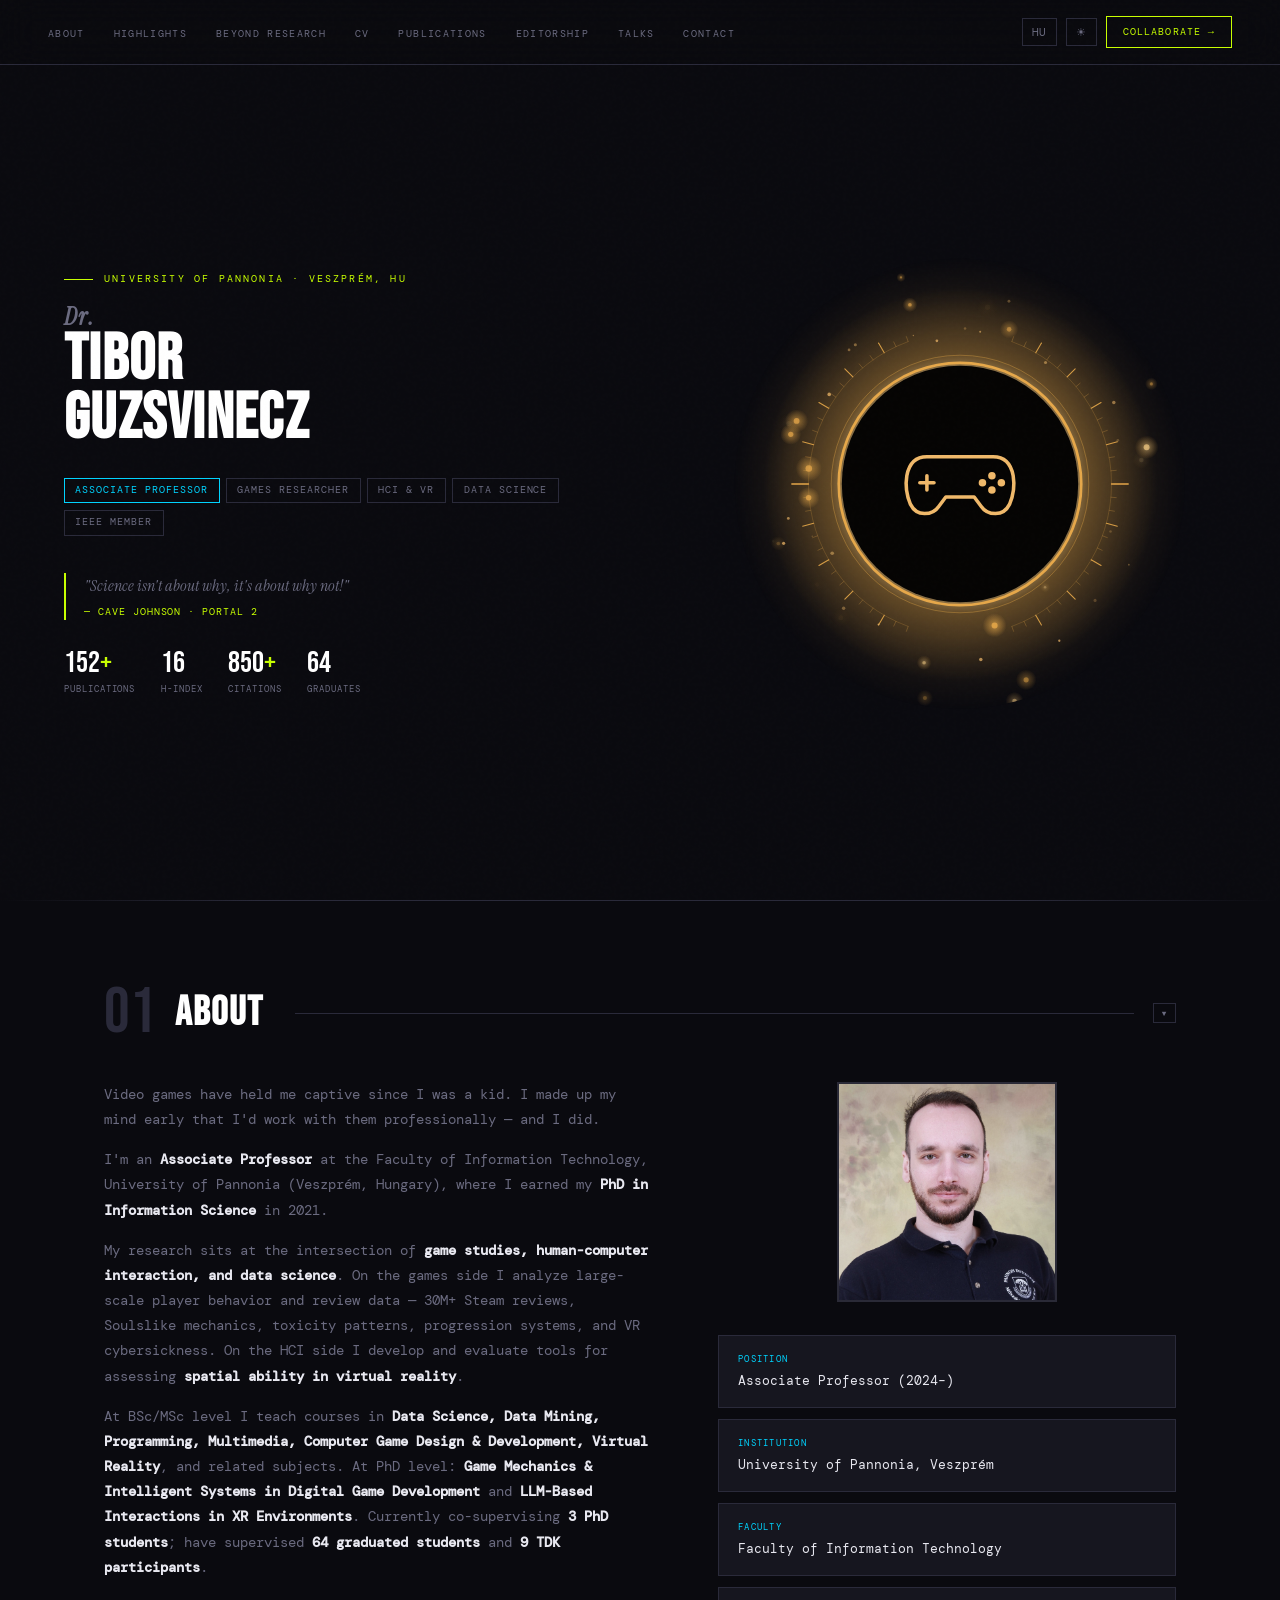
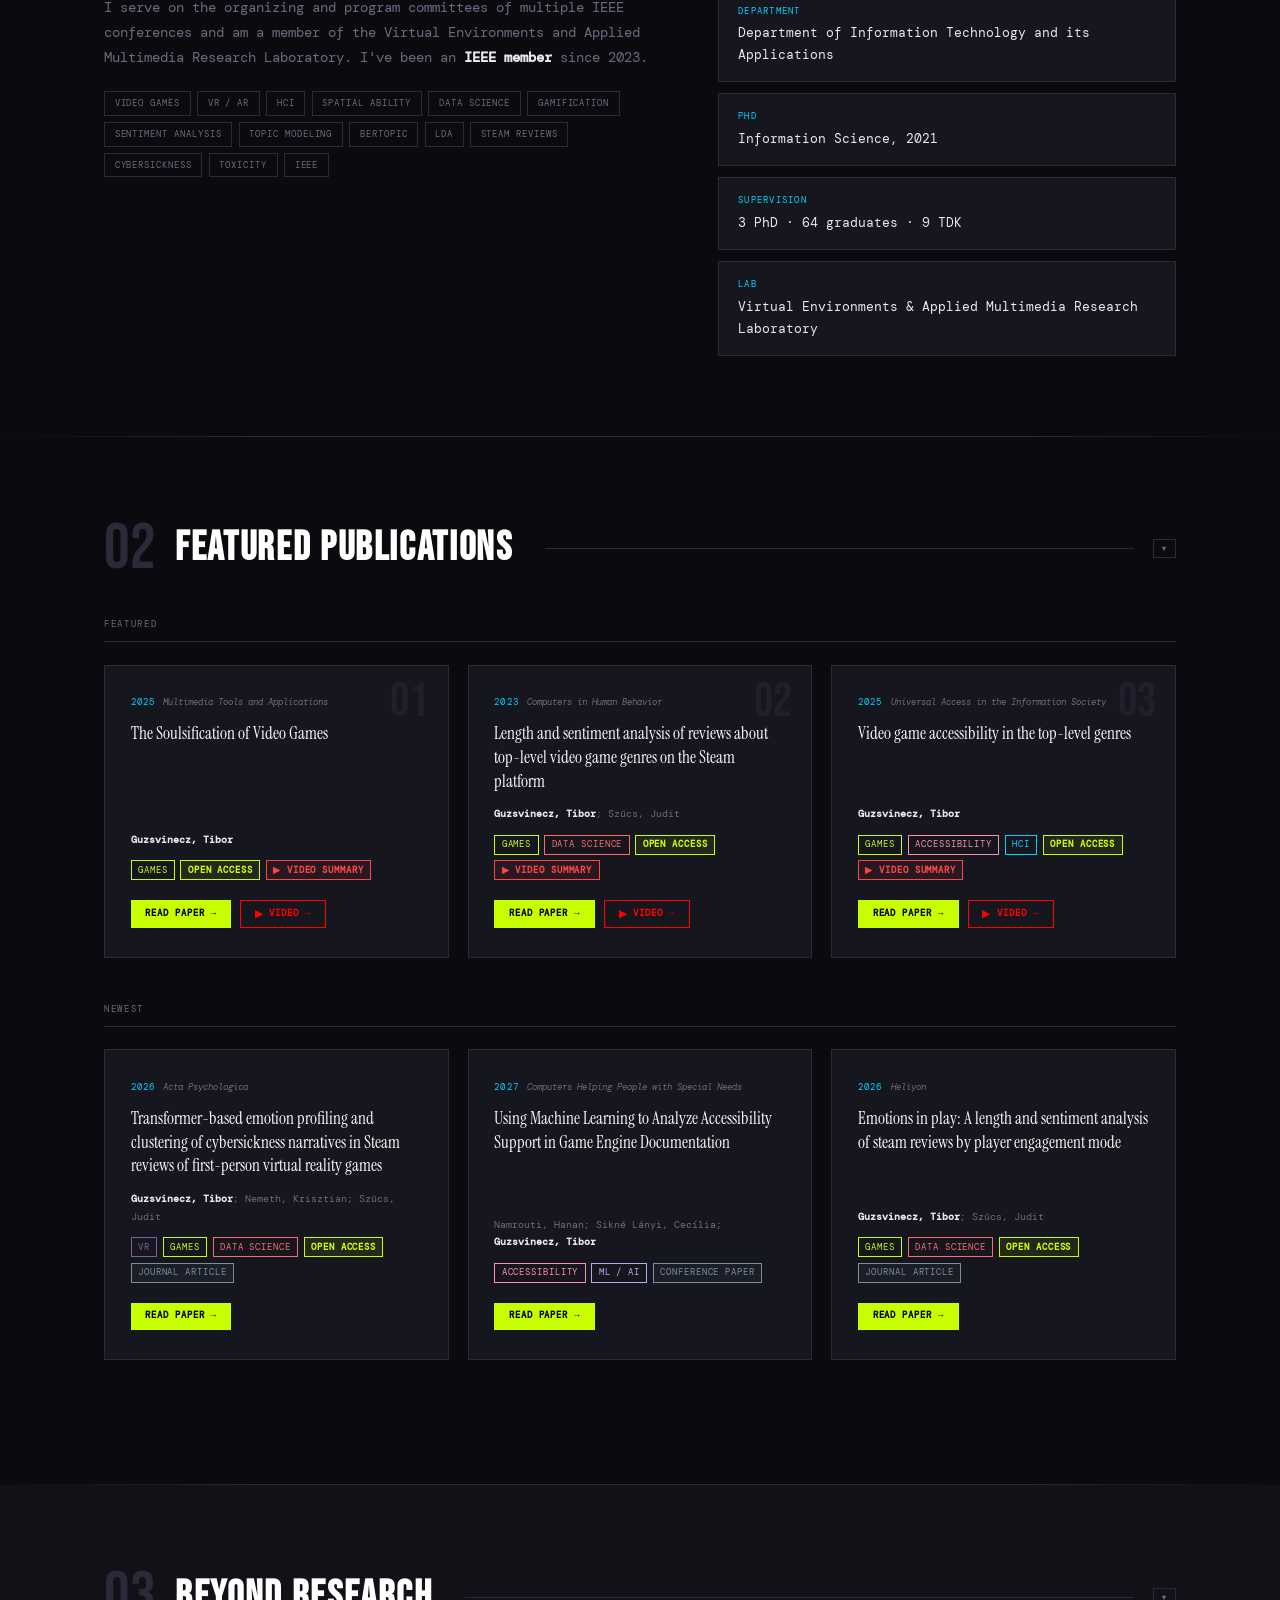
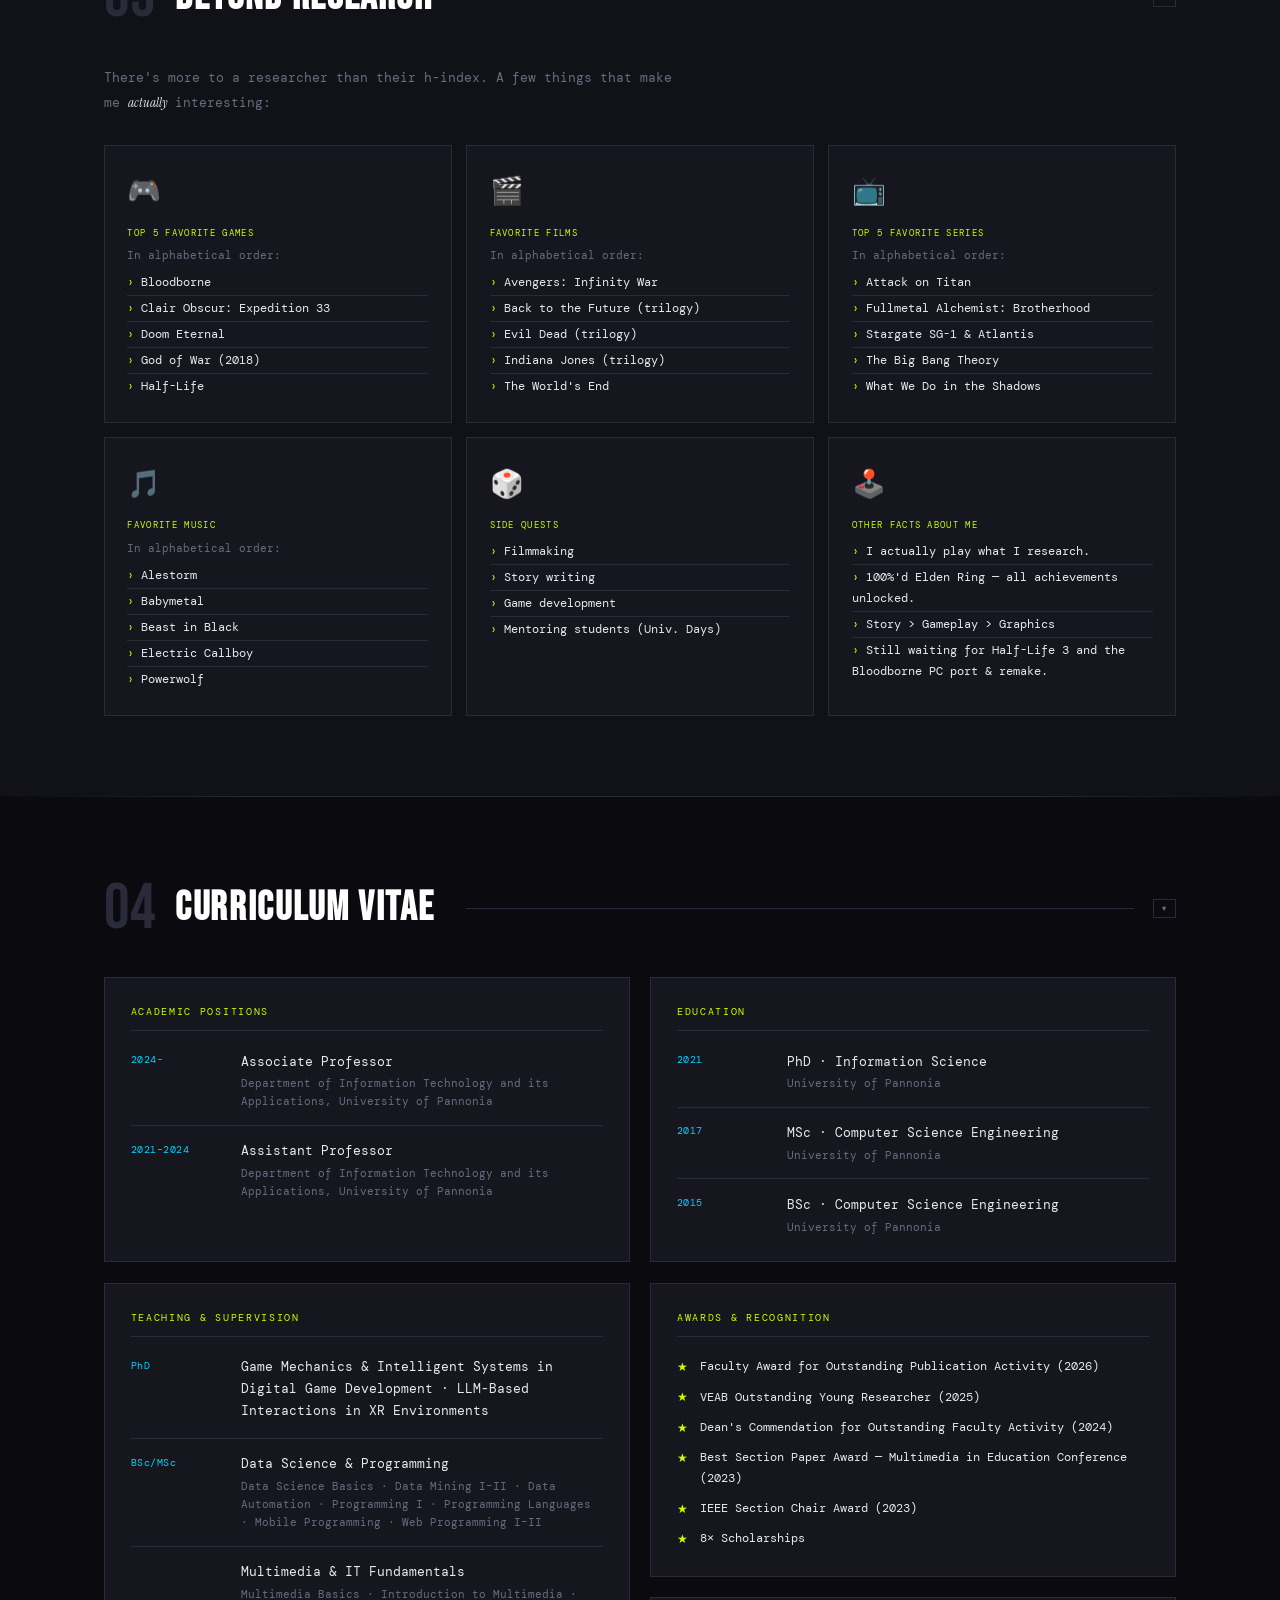
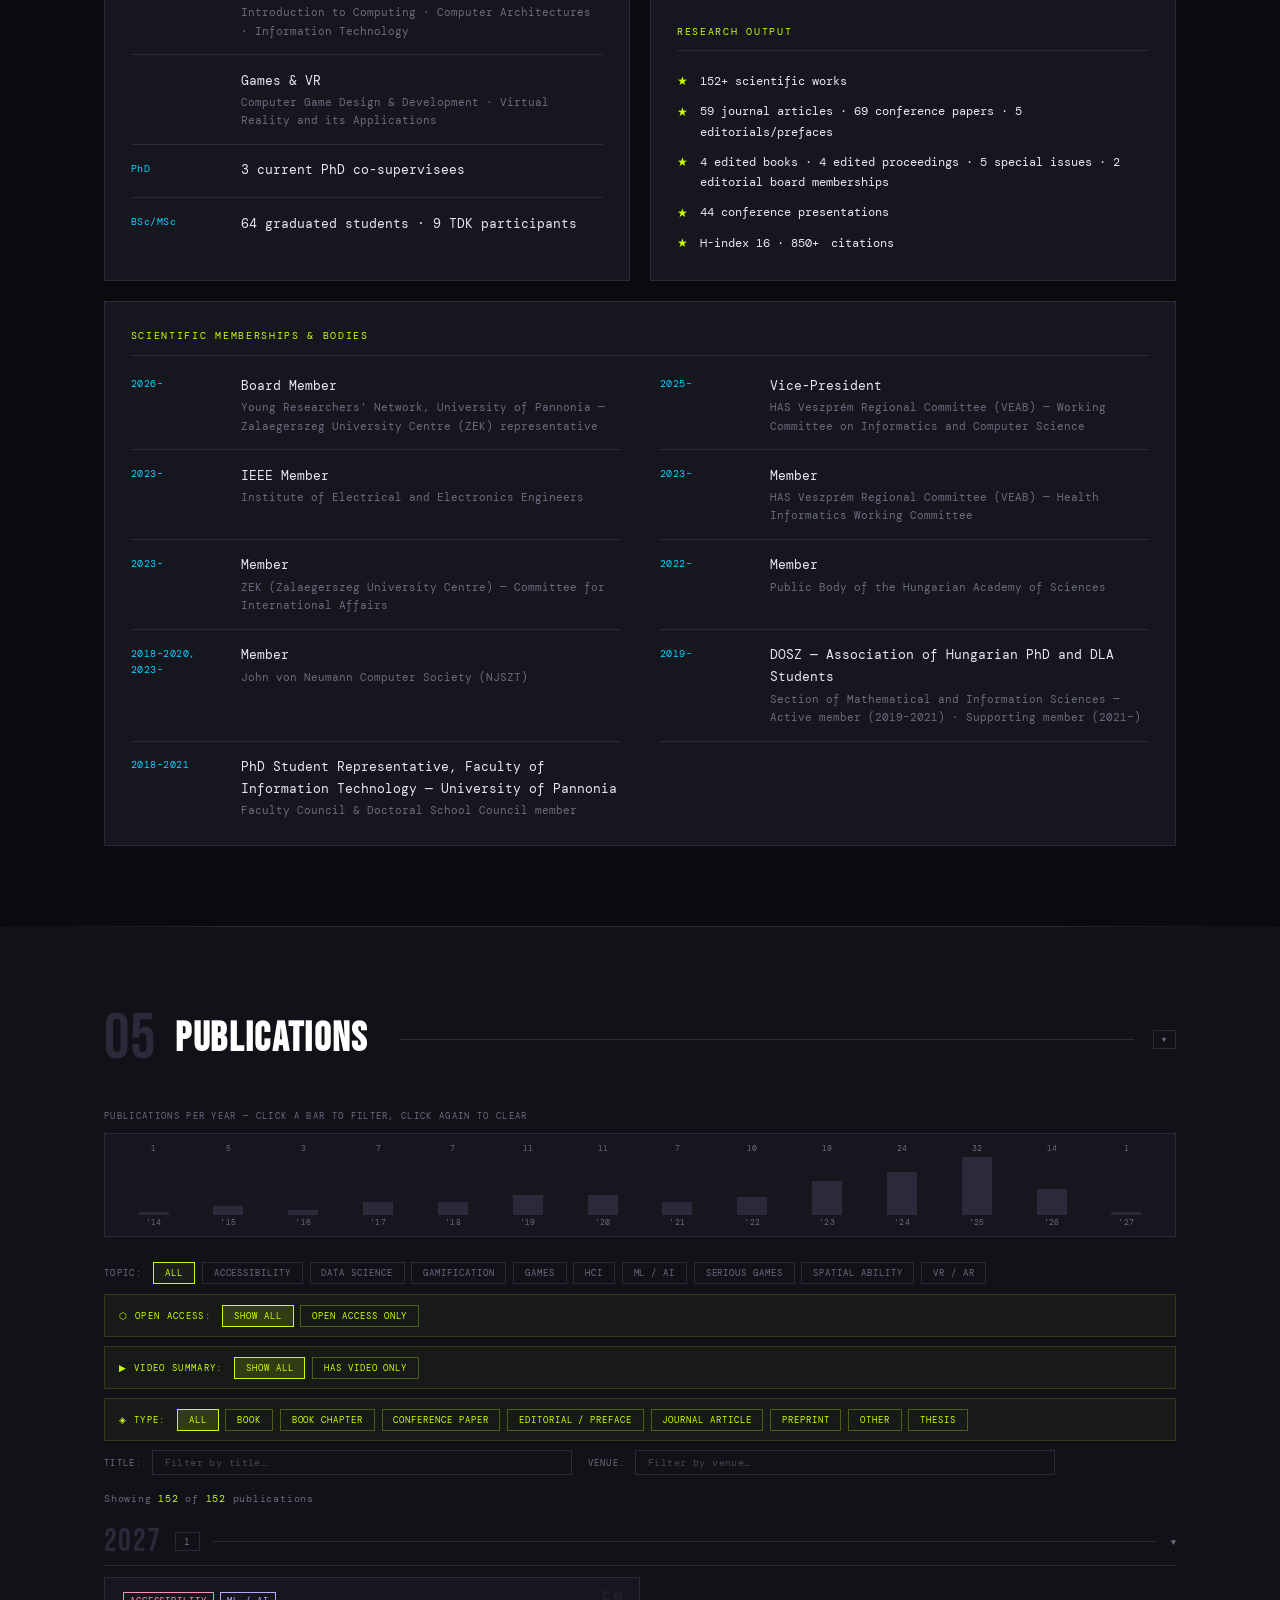
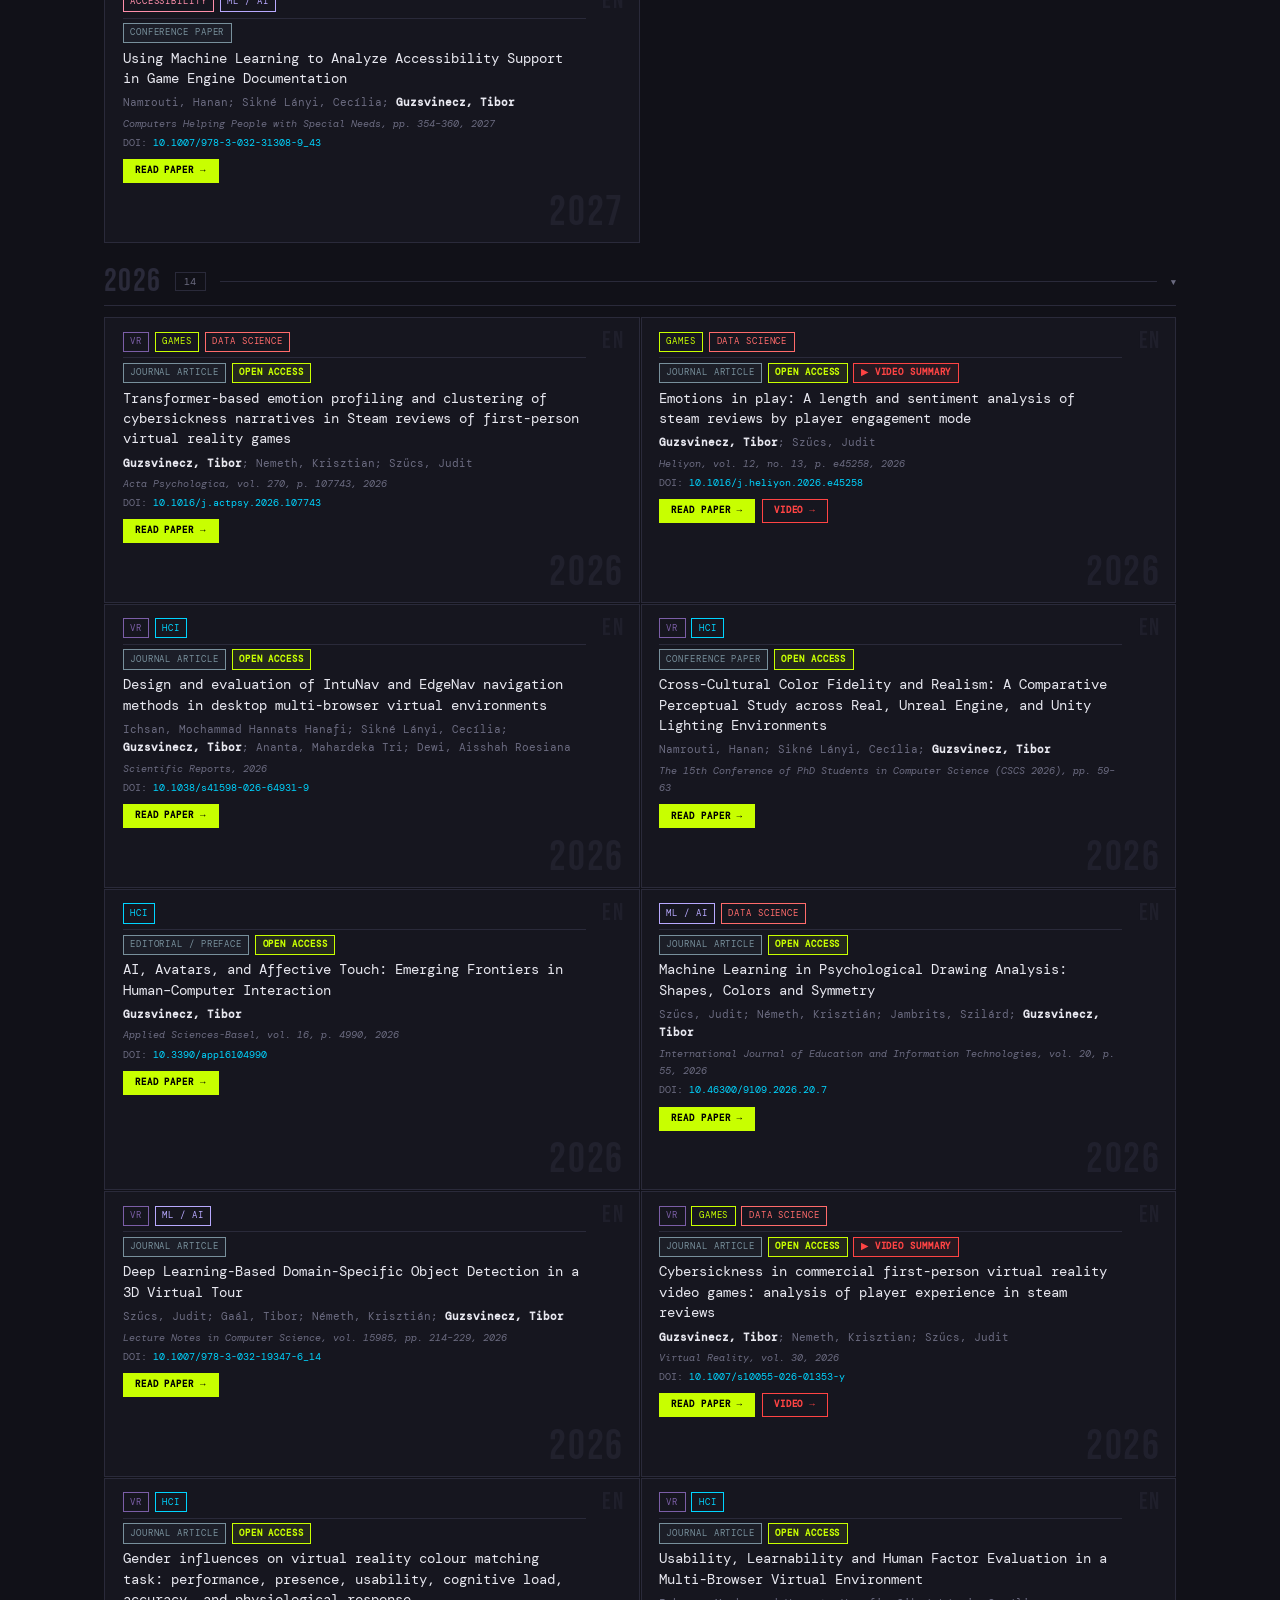
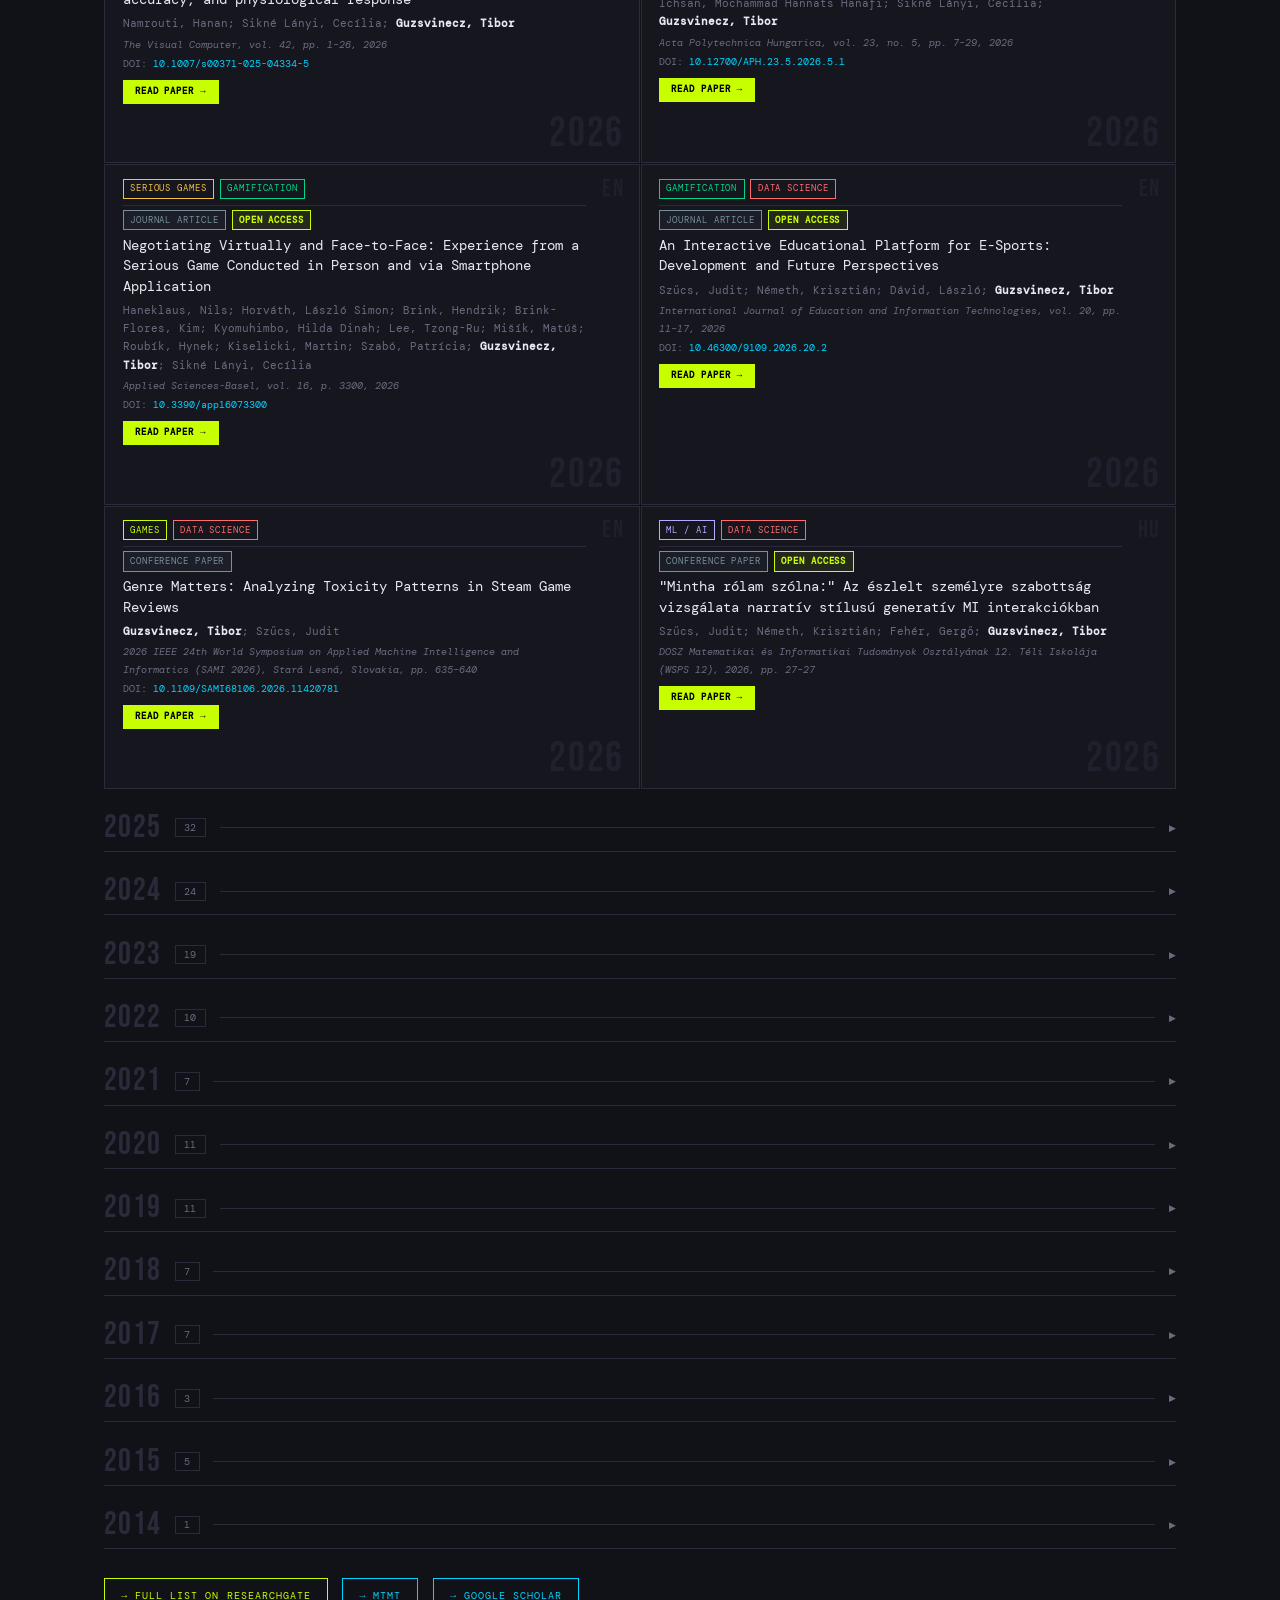
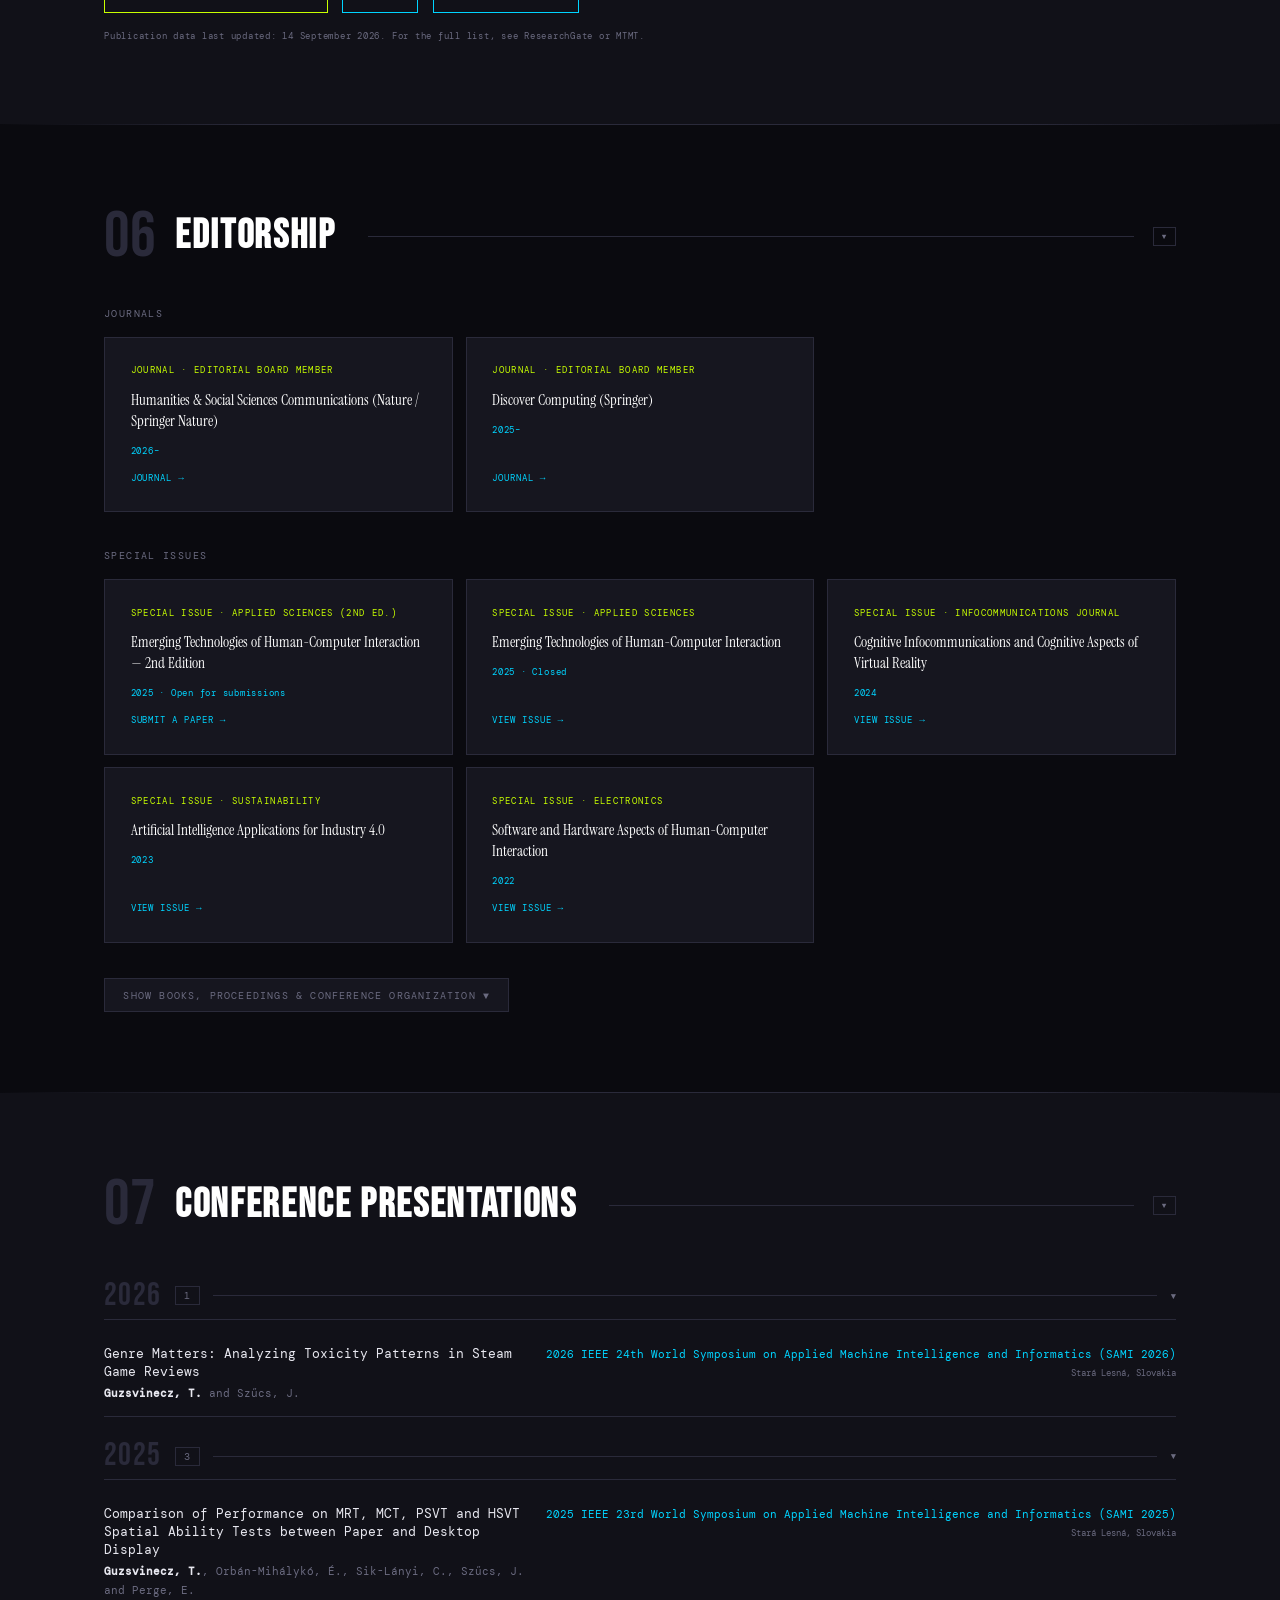
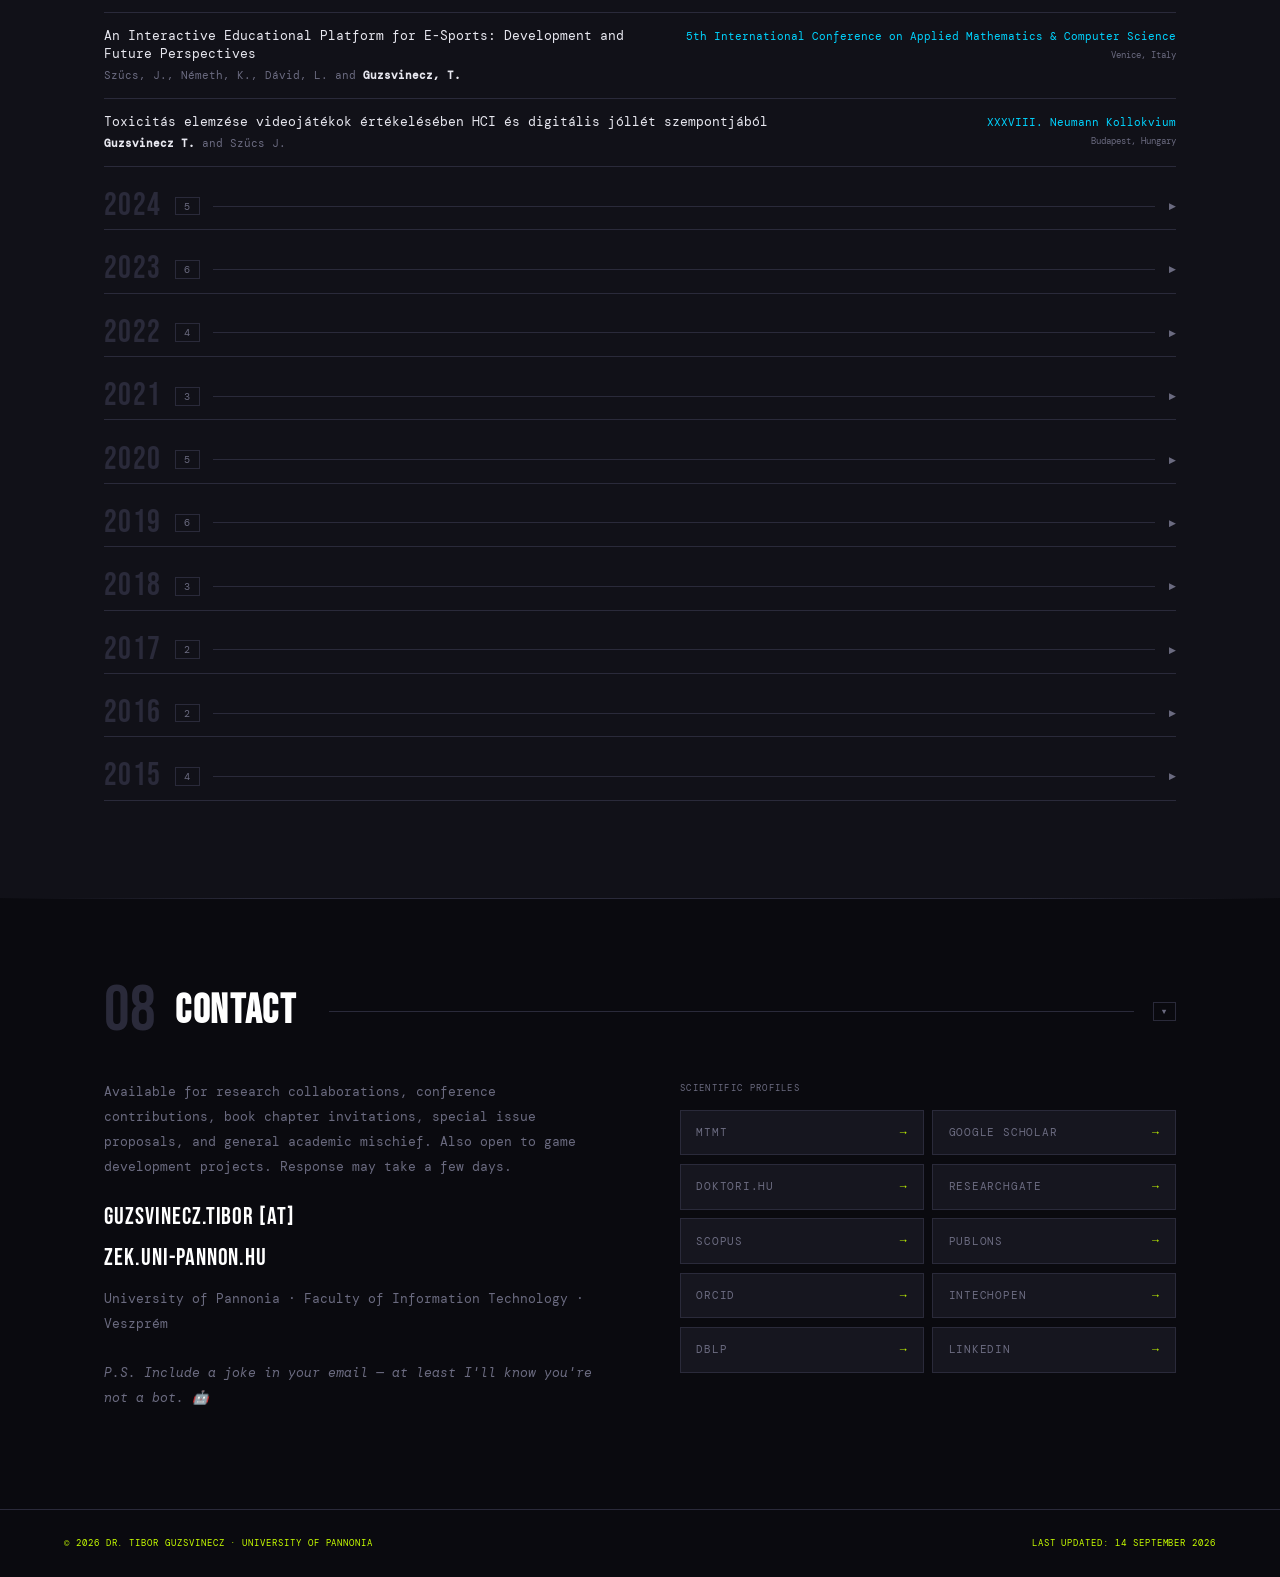
==== index.html @ 0a6af09b "Add files via upload" ====
<!DOCTYPE html>
<html lang="en" data-theme="dark" data-lang="en">
<head>
  <meta charset="UTF-8"/>
  <meta name="viewport" content="width=device-width,initial-scale=1.0"/>
  <meta name="description" content="Dr. Tibor Guzsvinecz — Associate Professor, University of Pannonia. Researcher in game studies, HCI, VR, and data science."/>
  <meta name="google-site-verification" content="VYPgA3GGvtpWsgCemNUv4t1YVIuUIQu7Yn3-zF-Onvo" />
  <link rel="canonical" href="https://guzsvinecz.com/"/>
  <meta property="og:type" content="profile"/>
  <meta property="og:title" content="Dr. Tibor Guzsvinecz — Games Researcher · HCI &amp; VR · Data Science"/>
  <meta property="og:description" content="Associate Professor, University of Pannonia. Researcher in game studies, HCI, VR, and data science."/>
  <meta property="og:url" content="https://guzsvinecz.com/"/>
  <meta property="og:image" content="https://guzsvinecz.com/GT.jpg"/>
  <meta name="twitter:card" content="summary"/>
  <meta name="twitter:title" content="Dr. Tibor Guzsvinecz — Games Researcher · HCI &amp; VR · Data Science"/>
  <meta name="twitter:description" content="Associate Professor, University of Pannonia. Researcher in game studies, HCI, VR, and data science."/>
  <meta name="twitter:image" content="https://guzsvinecz.com/GT.jpg"/>
  <script type="application/ld+json">
  {
    "@context": "https://schema.org",
    "@type": "Person",
    "name": "Tibor Guzsvinecz",
    "honorificPrefix": "Dr.",
    "jobTitle": "Associate Professor",
    "url": "https://guzsvinecz.com/",
    "image": "https://guzsvinecz.com/GT.jpg",
    "worksFor": {
      "@type": "CollegeOrUniversity",
      "name": "University of Pannonia",
      "department": "Faculty of Information Technology"
    },
    "alumniOf": {
      "@type": "CollegeOrUniversity",
      "name": "University of Pannonia"
    },
    "knowsAbout": ["game studies", "human-computer interaction", "virtual reality", "data science", "spatial ability", "video game accessibility", "sentiment analysis"],
    "sameAs": [
      "https://orcid.org/0000-0003-3273-313X",
      "https://scholar.google.com/citations?user=03Sg_PgAAAAJ",
      "https://www.scopus.com/authid/detail.uri?authorId=57024002200",
      "https://www.researchgate.net/profile/Tibor-Guzsvinecz",
      "https://dblp.org/pid/182/6084.html",
      "https://www.linkedin.com/in/tibor-guzsvinecz-3756172a2/",
      "https://m2.mtmt.hu/api/author/10060181",
      "https://doktori.hu/doktori-kepzes/szemelyek/24626/",
      "https://www.intechopen.com/profiles/530382",
      "https://publons.com/researcher/AAK-5708-2021"
    ]
  }
  </script>
  <title>Dr. Tibor Guzsvinecz</title>
  <link rel="preconnect" href="https://fonts.googleapis.com"/>
  <link rel="preconnect" href="https://fonts.gstatic.com" crossorigin/>
  <link href="https://fonts.googleapis.com/css2?family=Bebas+Neue&family=Cinzel:wght@600&family=DM+Mono:ital,wght@0,300;0,400;0,500;1,300&family=Instrument+Serif:ital@0;1&display=swap" rel="stylesheet"/>
  <link rel="stylesheet" href="style.css"/>
  <link rel="icon" href="favicon.svg" type="image/svg+xml"/>
  <script src="publications_data.js"></script>
</head>
<body>

<nav>
  <ul class="nav-links">
    <li><a href="#about"><span data-en>About</span><span data-hu>Rólam</span></a></li>
    <li><a href="#featured-pubs"><span data-en>Highlights</span><span data-hu>Kiemelt művek</span></a></li>
    <li><a href="#fun"><span data-en>Beyond Research</span><span data-hu>Kutatáson túl</span></a></li>
    <li><a href="#cv">CV</a></li>
    <li><a href="#publications"><span data-en>Publications</span><span data-hu>Publikációk</span></a></li>
    <li><a href="#editorship"><span data-en>Editorship</span><span data-hu>Szerkesztés</span></a></li>
    <li><a href="#talks"><span data-en>Talks</span><span data-hu>Előadások</span></a></li>
    <li><a href="#contact"><span data-en>Contact</span><span data-hu>Kapcsolat</span></a></li>
  </ul>
  <div class="nav-right">
    <button class="nav-hamburger" id="nav-hamburger" aria-label="Menu">☰</button>
    <button class="ctrl-btn" onclick="toggleLang()" id="lang-btn">HU</button>
    <button class="ctrl-btn" onclick="toggleTheme()" id="theme-btn">☀</button>
    <a class="nav-cta" href="#contact"><span data-en>Collaborate →</span><span data-hu>Együttműködés →</span></a>
  </div>
</nav>
<div class="nav-mobile-panel" id="nav-mobile-panel">
  <ul>
    <li><a href="#about" class="nav-mp-link"><span data-en>About</span><span data-hu>Rólam</span></a></li>
    <li><a href="#featured-pubs" class="nav-mp-link"><span data-en>Highlights</span><span data-hu>Kiemelt művek</span></a></li>
    <li><a href="#fun" class="nav-mp-link"><span data-en>Beyond Research</span><span data-hu>Kutatáson túl</span></a></li>
    <li><a href="#cv" class="nav-mp-link">CV</a></li>
    <li><a href="#publications" class="nav-mp-link"><span data-en>Publications</span><span data-hu>Publikációk</span></a></li>
    <li><a href="#editorship" class="nav-mp-link"><span data-en>Editorship</span><span data-hu>Szerkesztés</span></a></li>
    <li><a href="#talks" class="nav-mp-link"><span data-en>Talks</span><span data-hu>Előadások</span></a></li>
    <li><a href="#contact" class="nav-mp-link"><span data-en>Contact</span><span data-hu>Kapcsolat</span></a></li>
  </ul>
</div>

<!-- HERO -->
<section id="home">
  <div class="hero-left">
    <div class="hero-tag"><span data-en>University of Pannonia · Veszprém, HU</span><span data-hu>Pannon Egyetem · Veszprém</span></div>
    <h1 class="hero-name">
      <span class="dr">Dr.</span>
      <span data-en>TIBOR<br>GUZSVINECZ</span>
      <span data-hu>GUZSVINECZ<br>TIBOR</span>
    </h1>
    <div class="hero-roles">
      <span class="hero-role active"><span data-en>Associate Professor</span><span data-hu>Egyetemi docens</span></span>
      <span class="hero-role"><span data-en>Games Researcher</span><span data-hu>Játékkutató</span></span>
      <span class="hero-role">HCI &amp; VR</span>
      <span class="hero-role"><span data-en>Data Science</span><span data-hu>Adattudomány</span></span>
      <span class="hero-role">IEEE Member</span>
    </div>
    <blockquote class="hero-quote">"Science isn't about why, it's about why not!"<cite>— Cave Johnson · Portal 2</cite></blockquote>
    <div class="hero-stats">
      <div class="stat"><span class="stat-num" id="pub-stat-hero">—</span><span class="stat-label"><span data-en>Publications</span><span data-hu>Publikáció</span></span></div>
      <div class="stat"><span class="stat-num" id="stat-hindex">16</span><span class="stat-label">H-index</span></div>
      <div class="stat"><span class="stat-num" id="stat-cites">850<span>+</span></span><span class="stat-label"><span data-en>Citations</span><span data-hu>Hivatkozás</span></span></div>
      <div class="stat"><span class="stat-num" id="stat-grads">64</span><span class="stat-label"><span data-en>Graduates</span><span data-hu>Végzett hallg.</span></span></div>
    </div>
  </div>
  <div class="hero-right">
    <div class="hero-eclipse">
      <iframe src="eclipse_loop.html" loading="lazy" title="Dr. Guzsvinecz logo animation" allowtransparency="true"></iframe>
      <div class="hero-eclipse-label">HOMO · LUDENS · QUAERIT</div>
    </div>
  </div>
</section>

<div class="divider"></div>

<!-- ABOUT -->
<section id="about" class="sw">
  <div class="sh"><span class="sn">01</span><h2 class="st"><span data-en>ABOUT</span><span data-hu>RÓLAM</span></h2><div class="sl"></div></div>
  <div class="about-grid">
    <div class="ab">
      <span data-en>
        <p>Video games have held me captive since I was a kid. I made up my mind early that I'd work with them professionally — and I did.</p>
        <p>I'm an <strong>Associate Professor</strong> at the Faculty of Information Technology, University of Pannonia (Veszprém, Hungary), where I earned my <strong>PhD in Information Science</strong> in 2021.</p>
        <p>My research sits at the intersection of <strong>game studies, human-computer interaction, and data science</strong>. On the games side I analyze large-scale player behavior and review data — 30M+ Steam reviews, Soulslike mechanics, toxicity patterns, progression systems, and VR cybersickness. On the HCI side I develop and evaluate tools for assessing <strong>spatial ability in virtual reality</strong>.</p>
        <p>At BSc/MSc level I teach courses in <strong>Data Science, Data Mining, Programming, Multimedia, Computer Game Design &amp; Development, Virtual Reality</strong>, and related subjects. At PhD level: <strong>Game Mechanics &amp; Intelligent Systems in Digital Game Development</strong> and <strong>LLM-Based Interactions in XR Environments</strong>. Currently co-supervising <strong>3 PhD students</strong>; have supervised <strong>64 graduated students</strong> and <strong>9 TDK participants</strong>.</p>
        <p>I serve on the organizing and program committees of multiple IEEE conferences and am a member of the Virtual Environments and Applied Multimedia Research Laboratory. I've been an <strong>IEEE member</strong> since 2023.</p>
      </span>
      <span data-hu>
        <p>Gyerekkoromtól lekötöttek a videojátékok. Hamar eldöntöttem, hogy ezzel akarok foglalkozni professzionálisan — és sikerült.</p>
        <p>Egyetemi docens vagyok a Pannon Egyetem Műszaki Informatikai Karán (Veszprém), ahol 2021-ben szereztem <strong>a PhD fokozatom az informatikai tudományokból</strong>.</p>
        <p>Kutatásaim a <strong>játéktudomány, az ember-számítógép interakció és az adattudomány</strong> metszéspontján helyezkednek el. Játékok oldalán nagy adathalmazokat elemzek — 30M+ Steam értékelés, Soulslike mechanikák, toxicitásminták, progressziós rendszerek, VR cybersickness. HCI oldalán <strong>virtuális valóságban mért térbeli képességeket</strong> vizsgálok.</p>
        <p>Oktatott tárgyaim BSc/MSc szinten: <strong>Adattudomány, Adatbányászat, Programozás, Multimédia, Számítógépes játéktervezés és -fejlesztés, Virtuális valóság</strong> és kapcsolódó tárgyak. PhD szinten: <strong>Játékmechanikák és intelligens rendszerek a digitális játékfejlesztésben</strong> és <strong>LLM-alapú interakciók XR környezetben</strong>. Jelenleg <strong>3 PhD hallgató</strong> társtémavezetője vagyok; eddig <strong>64 végzett hallgatóm</strong> és <strong>9 TDK-zó hallgatóm</strong> volt.</p>
        <p>Több IEEE konferencia szervező- és programbizottságának tagja vagyok, és a Virtuális Környezetek és Alkalmazott Multimédia Kutatólaboratórium tagja. <strong>IEEE tag</strong>vagyok 2023 óta.</p>
      </span>
      <div class="tags">
        <span class="tag">Video Games</span><span class="tag">VR / AR</span><span class="tag">HCI</span><span class="tag">Spatial Ability</span><span class="tag">Data Science</span><span class="tag">Gamification</span><span class="tag">Sentiment Analysis</span><span class="tag">Topic Modeling</span><span class="tag">BERTopic</span><span class="tag">LDA</span><span class="tag">Steam Reviews</span><span class="tag">Cybersickness</span><span class="tag">Toxicity</span><span class="tag">IEEE</span>
      </div>
    </div>
    <div class="aside">
      <img class="about-photo" src="GT.jpg" alt="Dr. Tibor Guzsvinecz"/>
      <div class="ai"><div class="ai-l"><span data-en>Position</span><span data-hu>Beosztás</span></div><div class="ai-v"><span data-en>Associate Professor (2024–)</span><span data-hu>Egyetemi docens (2024–)</span></div></div>
      <div class="ai"><div class="ai-l"><span data-en>Institution</span><span data-hu>Intézmény</span></div><div class="ai-v"><span data-en>University of Pannonia, Veszprém</span><span data-hu>Pannon Egyetem, Veszprém</span></div></div>
      <div class="ai"><div class="ai-l"><span data-en>Faculty</span><span data-hu>Kar</span></div><div class="ai-v"><span data-en>Faculty of Information Technology</span><span data-hu>Műszaki Informatikai Kar</span></div></div>
      <div class="ai"><div class="ai-l"><span data-en>Department</span><span data-hu>Tanszék</span></div><div class="ai-v"><span data-en>Department of Information Technology and its Applications</span><span data-hu>Informatikai Rendszerek és Alkalmazásai Tanszék</span></div></div>
      <div class="ai"><div class="ai-l">PhD</div><div class="ai-v"><span data-en>Information Science, 2021</span><span data-hu>Informatikai tudományok, 2021</span></div></div>
      <div class="ai"><div class="ai-l"><span data-en>Supervision</span><span data-hu>Témavezetés</span></div><div class="ai-v" id="aside-supervision"><span data-en>3 PhD · 64 graduates · 9 TDK</span><span data-hu>3 PhD · 64 végzett · 9 TDK</span></div></div>
      <div class="ai"><div class="ai-l">Lab</div><div class="ai-v"><span data-en>Virtual Environments &amp; Applied Multimedia Research Laboratory</span><span data-hu>Virtuális Környezetek és Alkalmazott Multimédia Kutatólaboratórium</span></div></div>
    </div>
  </div>
</section>

<div class="divider"></div>

<!-- FEATURED PUBLICATIONS -->
<section id="featured-pubs" class="sw">
  <div class="sh"><span class="sn">02</span><h2 class="st"><span data-en>FEATURED PUBLICATIONS</span><span data-hu>KIEMELT PUBLIKÁCIÓK</span></h2><div class="sl"></div></div>
  <div class="fp-sublabel"><span data-en>Featured</span><span data-hu>Kiemelt</span></div>
  <div class="fp-grid">

    <div class="fp-card">
      <span class="fp-number">01</span>
      <div class="fp-meta">
        <span class="fp-year">2025</span>
        <span class="fp-venue">Multimedia Tools and Applications</span>
      </div>
      <div class="fp-title">The Soulsification of Video Games</div>
      <div class="fp-authors"><strong>Guzsvinecz, Tibor</strong></div>
      <div class="fp-tags">
        <span class="pt games">Games</span>
        <span class="pt oa">Open Access</span>
        <span class="pt vs">▶ Video Summary</span>
      </div>
      <div class="fp-actions">
        <a class="fp-read" href="https://doi.org/10.1007/s11042-024-19628-4" target="_blank"><span data-en>Read Paper →</span><span data-hu>Cikk olvasása →</span></a>
        <a class="fp-yt" href="https://youtu.be/UKjXXJNndeM">Video →</a>
      </div>
    </div>

    <div class="fp-card">
      <span class="fp-number">02</span>
      <div class="fp-meta">
        <span class="fp-year">2023</span>
        <span class="fp-venue">Computers in Human Behavior</span>
      </div>
      <div class="fp-title">Length and sentiment analysis of reviews about top-level video game genres on the Steam platform</div>
      <div class="fp-authors"><strong>Guzsvinecz, Tibor</strong>; Szűcs, Judit</div>
      <div class="fp-tags">
        <span class="pt games">Games</span>
        <span class="pt data">Data Science</span>
        <span class="pt oa">Open Access</span>
        <span class="pt vs">▶ Video Summary</span>
      </div>
      <div class="fp-actions">
        <a class="fp-read" href="https://doi.org/10.1016/j.chb.2023.107955" target="_blank"><span data-en>Read Paper →</span><span data-hu>Cikk olvasása →</span></a>
        <a class="fp-yt" href="https://youtu.be/QFf3oisQnmM">Video →</a>
      </div>
    </div>

    <div class="fp-card">
      <span class="fp-number">03</span>
      <div class="fp-meta">
        <span class="fp-year">2025</span>
        <span class="fp-venue">Universal Access in the Information Society</span>
      </div>
      <div class="fp-title">Video game accessibility in the top-level genres</div>
      <div class="fp-authors"><strong>Guzsvinecz, Tibor</strong></div>
      <div class="fp-tags">
        <span class="pt games">Games</span>
        <span class="pt accessibility">Accessibility</span>
        <span class="pt hci">HCI</span>
        <span class="pt oa">Open Access</span>
        <span class="pt vs">▶ Video Summary</span>
      </div>
      <div class="fp-actions">
        <a class="fp-read" href="https://link.springer.com/article/10.1007/s10209-024-01154-7" target="_blank"><span data-en>Read Paper →</span><span data-hu>Cikk olvasása →</span></a>
        <a class="fp-yt" href="https://youtu.be/GNatiTuoQNI">Video →</a>
      </div>
    </div>

  </div>
  <div class="fp-sublabel"><span data-en>Newest</span><span data-hu>Legújabb</span></div>
  <div class="fp-grid" id="newest-pub-list"></div>
</section>

<div class="divider"></div>

<!-- BEYOND RESEARCH -->
<div id="fun" class="swf"><div class="inner">
  <div class="sh"><span class="sn">03</span><h2 class="st"><span data-en>BEYOND RESEARCH</span><span data-hu>KUTATÁSON TÚL</span></h2><div class="sl"></div></div>
  <p style="color:var(--muted);font-size:.84rem;max-width:580px;margin-bottom:1.8rem;line-height:1.85">
    <span data-en>There's more to a researcher than their h-index. A few things that make me <em style="font-family:'Instrument Serif',serif;color:var(--text)">actually</em> interesting:</span>
    <span data-hu>Egy kutatónál több van, mint az h-indexe. Néhány dolog, ami <em style="font-family:'Instrument Serif',serif;color:var(--text)">valóban</em> érdekessé tesz:</span>
  </p>
  <div class="fun-grid">
    <div class="fun-card">
      <div class="fun-icon">🎮</div>
      <div class="fun-label"><span data-en>Top 5 Favorite Games</span><span data-hu>Top 5 kedvenc játék</span></div>
      <div class="fun-sub"><span data-en>In alphabetical order:</span><span data-hu>ABC sorrendben:</span></div>
      <ul class="fun-list"><li>Bloodborne</li><li>Clair Obscur: Expedition 33</li><li>Doom Eternal</li><li>God of War (2018)</li><li>Half-Life</li></ul>
    </div>
    <div class="fun-card">
      <div class="fun-icon">🎬</div>
      <div class="fun-label"><span data-en>Favorite Films</span><span data-hu>Kedvenc filmek</span></div>
      <div class="fun-sub"><span data-en>In alphabetical order:</span><span data-hu>ABC sorrendben:</span></div>
      <ul class="fun-list"><li>Avengers: Infinity War</li><li>Back to the Future (trilogy)</li><li>Evil Dead (trilogy)</li><li>Indiana Jones (trilogy)</li><li>The World's End</li></ul>
    </div>
    <div class="fun-card">
      <div class="fun-icon">📺</div>
      <div class="fun-label"><span data-en>Top 5 Favorite Series</span><span data-hu>Top 5 kedvenc sorozat</span></div>
      <div class="fun-sub"><span data-en>In alphabetical order:</span><span data-hu>ABC sorrendben:</span></div>
      <ul class="fun-list"><li>Attack on Titan</li><li>Fullmetal Alchemist: Brotherhood</li><li>Stargate SG-1 &amp; Atlantis</li><li>The Big Bang Theory</li><li>What We Do in the Shadows</li></ul>
    </div>
    <div class="fun-card">
      <div class="fun-icon">🎵</div>
      <div class="fun-label"><span data-en>Favorite Music</span><span data-hu>Kedvenc zene</span></div>
      <div class="fun-sub"><span data-en>In alphabetical order:</span><span data-hu>ABC sorrendben:</span></div>
      <ul class="fun-list"><li>Alestorm</li><li>Babymetal</li><li>Beast in Black</li><li>Electric Callboy</li><li>Powerwolf</li></ul>
    </div>
    <div class="fun-card">
      <div class="fun-icon">🎲</div>
      <div class="fun-label"><span data-en>Side Quests</span><span data-hu>Melléküldetések</span></div>
      <ul class="fun-list">
        <li><span data-en>Filmmaking</span><span data-hu>Filmkészítés</span></li>
        <li><span data-en>Story writing</span><span data-hu>Történetírás</span></li>
        <li><span data-en>Game development</span><span data-hu>Játékfejlesztés</span></li>
        <li><span data-en>Mentoring students (Univ. Days)</span><span data-hu>Hallgatók mentorálása (Egyetemi Napok)</span></li>
      </ul>
    </div>
    <div class="fun-card">
      <div class="fun-icon">🕹️</div>
      <div class="fun-label"><span data-en>Other facts about me</span><span data-hu>Más tények rólam</span></div>
      <ul class="fun-list">
        <li><span data-en>I actually play what I research.</span><span data-hu>Valójában játszom azokkal, amiket kutatok.</span></li>
        <li><span data-en>100%'d Elden Ring — all achievements unlocked.</span><span data-hu>100%-os Elden Ring — minden achievement megszerezve.</span></li>
        <li>Story &gt; Gameplay &gt; Graphics</li>
        <li><span data-en>Still waiting for Half-Life 3 and the Bloodborne PC port &amp; remake.</span><span data-hu>Még mindig várok a Half-Life 3-ra és a Bloodborne PC portra &amp; remake-re.</span></li>
      </ul>
    </div>
  </div>
</div></div>

<div class="divider"></div>

<!-- CV -->
<section id="cv" class="sw">
  <div class="sh"><span class="sn">04</span><h2 class="st"><span data-en>CURRICULUM VITAE</span><span data-hu>ÖNÉLETRAJZ</span></h2><div class="sl"></div></div>
  <div class="cv-grid">
    <div class="cv-block">
      <div class="cv-bt"><span data-en>Academic Positions</span><span data-hu>Akadémiai pozíciók</span></div>
      <div class="cv-e"><div class="cv-y">2024–</div><div><div class="cv-et"><span data-en>Associate Professor</span><span data-hu>Egyetemi docens</span></div><div class="cv-es"><span data-en>Department of Information Technology and its Applications, University of Pannonia</span><span data-hu>Informatikai Rendszerek és Alkalmazásai Tanszék, Pannon Egyetem</span></div></div></div>
      <div class="cv-e"><div class="cv-y">2021–2024</div><div><div class="cv-et"><span data-en>Assistant Professor</span><span data-hu>Adjunktus</span></div><div class="cv-es"><span data-en>Department of Information Technology and its Applications, University of Pannonia</span><span data-hu>Informatikai Rendszerek és Alkalmazásai Tanszék, Pannon Egyetem</span></div></div></div>
    </div>
    <div class="cv-block">
      <div class="cv-bt"><span data-en>Education</span><span data-hu>Végzettség</span></div>
      <div class="cv-e"><div class="cv-y">2021</div><div><div class="cv-et">PhD · <span data-en>Information Science</span><span data-hu>Informatikai tudományok</span></div><div class="cv-es"><span data-en>University of Pannonia</span><span data-hu>Pannon Egyetem</span></div></div></div>
	  <div class="cv-e"><div class="cv-y">2017</div><div><div class="cv-et">MSc · <span data-en>Computer Science Engineering</span><span data-hu>Okleveles mérnökinformatikus</span></div><div class="cv-es"><span data-en>University of Pannonia</span><span data-hu>Pannon Egyetem</span></div></div></div>
	  <div class="cv-e"><div class="cv-y">2015</div><div><div class="cv-et">BSc · <span data-en>Computer Science Engineering</span><span data-hu>Mérnökinformatikus</span></div><div class="cv-es"><span data-en>University of Pannonia</span><span data-hu>Pannon Egyetem</span></div></div></div>
    </div>
    <div class="cv-block">
      <div class="cv-bt"><span data-en>Teaching &amp; Supervision</span><span data-hu>Oktatás &amp; témavezetés</span></div>
      <div class="cv-e"><div class="cv-y">PhD</div><div><div class="cv-et"><span data-en>Game Mechanics &amp; Intelligent Systems in Digital Game Development · LLM-Based Interactions in XR Environments</span><span data-hu>Játékmechanikák és intelligens rendszerek a digitális játékfejlesztésben · LLM-alapú interakciók XR környezetben</span></div></div></div>
      <div class="cv-e"><div class="cv-y">BSc/MSc</div><div><div class="cv-et"><span data-en>Data Science &amp; Programming</span><span data-hu>Adattudomány &amp; programozás</span></div><div class="cv-es"><span data-en>Data Science Basics · Data Mining I–II · Data Automation · Programming I · Programming Languages · Mobile Programming · Web Programming I–II</span><span data-hu>A Data Science Alapjai · Adatbányászat I–II. · Adatautomatizálás · Programozás I. · Programozási nyelvek · Mobil programozás · Web programozás I–II.</span></div></div></div>
      <div class="cv-e"><div class="cv-y"></div><div><div class="cv-et"><span data-en>Multimedia &amp; IT Fundamentals</span><span data-hu>Multimédia &amp; IT alapok</span></div><div class="cv-es"><span data-en>Multimedia Basics · Introduction to Multimedia · Introduction to Computing · Computer Architectures · Information Technology</span><span data-hu>A multimédia alapjai · Bevezetés a multimédiába · Bevezetés a számítástechnikába · Számítógép-architektúrák · Információs Technológia</span></div></div></div>
      <div class="cv-e"><div class="cv-y"></div><div><div class="cv-et"><span data-en>Games &amp; VR</span><span data-hu>Játékok &amp; VR</span></div><div class="cv-es"><span data-en>Computer Game Design &amp; Development · Virtual Reality and its Applications</span><span data-hu>Számítógépes játéktervezés és -fejlesztés · Virtuális valóság és alkalmazásai</span></div></div></div>
      <div class="cv-e"><div class="cv-y">PhD</div><div><div class="cv-et" id="cv-phd-line"><span data-en>3 current PhD co-supervisees</span><span data-hu>3 aktív PhD társtémavezetett</span></div></div></div>
      <div class="cv-e"><div class="cv-y">BSc/MSc</div><div><div class="cv-et" id="cv-grad-line"><span data-en>64 graduated students · 9 TDK participants</span><span data-hu>64 végzett hallgató · 9 TDK-zó</span></div></div></div>
    </div>
    <div style="display:flex;flex-direction:column;gap:1.3rem">
      <div class="cv-block">
        <div class="cv-bt"><span data-en>Awards &amp; Recognition</span><span data-hu>Díjak &amp; elismerések</span></div>
        <div class="cv-aw">
          <div class="cv-aw-i"><span data-en>Faculty Award for Outstanding Publication Activity (2026)</span><span data-hu>Kari Publikációs Díj Kimagasló Publikációs Tevékenységért (2026)</span></div>
          <div class="cv-aw-i"><span data-en>VEAB Outstanding Young Researcher (2025)</span><span data-hu>VEAB Kiemelkedő Ifjú Kutatója (2025)</span></div>
          <div class="cv-aw-i"><span data-en>Dean's Commendation for Outstanding Faculty Activity (2024)</span><span data-hu>Dékáni dicséret kiemelkedő kari tevékenységéért (2024)</span></div>
          <div class="cv-aw-i"><span data-en>Best Section Paper Award — Multimedia in Education Conference (2023)</span><span data-hu>Legjobb szekciócikk díj — Multimédia az Oktatásban Konferencia (2023)</span></div>
          <div class="cv-aw-i"><span data-en>IEEE Section Chair Award (2023)</span><span data-hu>IEEE Section Chair Award (2023)</span></div>
          <div class="cv-aw-i"><span data-en>8× Scholarships</span><span data-hu>8× Ösztöndíj</span></div>
        </div>
      </div>
      <div class="cv-block">
        <div class="cv-bt"><span data-en>Research Output</span><span data-hu>Tudományos teljesítmény</span></div>
        <div class="cv-aw">
          <div class="cv-aw-i" id="cv-sci-works"><span data-en>— scientific works</span><span data-hu>— tudományos mű</span></div>
          <div class="cv-aw-i" id="cv-pub-breakdown"><span data-en>— journal articles · — conference papers · — editorials</span><span data-hu>— folyóiratcikk · — konferenciacikk · — szerkesztői</span></div>
          <div class="cv-aw-i" id="cv-edited-works"><span data-en>— edited books · — proceedings · — special issues</span><span data-hu>— szerk. könyv · — konferenciakötet · — különszám</span></div>
          <div class="cv-aw-i" id="cv-talks-count"><span data-en>— conference presentations</span><span data-hu>— konferencia-előadás</span></div>
          <div class="cv-aw-i" id="cv-hindex-line">H-index 16 · 850+ <span data-en>citations</span><span data-hu>hivatkozás</span></div>
        </div>
      </div>
    </div>
    <div class="cv-block cv-block-wide">
      <div class="cv-bt"><span data-en>Scientific Memberships &amp; Bodies</span><span data-hu>Tudományos testületek &amp; tagságok</span></div>
      <div class="cv-two-col">
        <div class="cv-e"><div class="cv-y">2026–</div><div><div class="cv-et"><span data-en>Board Member</span><span data-hu>Vezetőségi tag</span></div><div class="cv-es"><span data-en>Young Researchers&rsquo; Network, University of Pannonia — Zalaegerszeg University Centre (ZEK) representative</span><span data-hu>Pannon Egyetem Fiatal Kutatói Hálózat — a Zalaegerszegi Egyetemi Központ (ZEK) képviselője</span></div></div></div>
        <div class="cv-e"><div class="cv-y">2025–</div><div><div class="cv-et"><span data-en>Vice-President</span><span data-hu>Alelnök</span></div><div class="cv-es"><span data-en>HAS Veszprém Regional Committee (VEAB) — Working Committee on Informatics and Computer Science</span><span data-hu>MTA VEAB Informatikai és Számítástudományi Munkabizottság</span></div></div></div>
        <div class="cv-e"><div class="cv-y">2023–</div><div><div class="cv-et">IEEE Member</div><div class="cv-es">Institute of Electrical and Electronics Engineers</div></div></div>
        <div class="cv-e"><div class="cv-y">2023–</div><div><div class="cv-et"><span data-en>Member</span><span data-hu>Tag</span></div><div class="cv-es"><span data-en>HAS Veszprém Regional Committee (VEAB) — Health Informatics Working Committee</span><span data-hu>MTA VEAB Egészségügyi Informatika Munkabizottság</span></div></div></div>
        <div class="cv-e"><div class="cv-y">2023–</div><div><div class="cv-et"><span data-en>Member</span><span data-hu>Tag</span></div><div class="cv-es"><span data-en>ZEK (Zalaegerszeg University Centre) — Committee for International Affairs</span><span data-hu>ZEK Külügyi és Nemzetközi Bizottság</span></div></div></div>
        <div class="cv-e"><div class="cv-y">2022–</div><div><div class="cv-et"><span data-en>Member</span><span data-hu>Köztestületi tag</span></div><div class="cv-es"><span data-en>Public Body of the Hungarian Academy of Sciences</span><span data-hu>MTA</span></div></div></div>
        <div class="cv-e"><div class="cv-y">2018–2020, 2023–</div><div><div class="cv-et"><span data-en>Member</span><span data-hu>Tag</span></div><div class="cv-es"><span data-en>John von Neumann Computer Society (NJSZT)</span><span data-hu>Neumann János Számítógéptudományi Társaság (NJSZT)</span></div></div></div>
        <div class="cv-e"><div class="cv-y">2019–</div><div><div class="cv-et">DOSZ <span data-en>— Association of Hungarian PhD and DLA Students</span><span data-hu>Doktoranduszok Országos Szövetsége</span></div><div class="cv-es"><span data-en>Section of Mathematical and Information Sciences — Active member (2019–2021) · Supporting member (2021–)</span><span data-hu>Matematikai és Informatikai Tudományok Osztálya – aktív tag (2019–2021), pártoló tag (2021–)</span></div></div></div>
        <div class="cv-e"><div class="cv-y">2018–2021</div><div><div class="cv-et"><span data-en>PhD Student Representative, Faculty of Information Technology — University of Pannonia</span><span data-hu>MIK PhD képviselő — Pannon Egyetem Doktorandusz Önkormányzat</span></div><div class="cv-es"><span data-en>Faculty Council &amp; Doctoral School Council member</span><span data-hu>Kari Tanács és Doktori Iskola Tanács tagja</span></div></div></div>
      </div>
    </div>
  </div>
</section>

<div class="divider"></div>

<!-- PUBLICATIONS (rendered by JS from publications.json) -->
<div id="publications" class="swf"><div class="inner">
  <div class="sh"><span class="sn">05</span><h2 class="st"><span data-en>PUBLICATIONS</span><span data-hu>PUBLIKÁCIÓK</span></h2><div class="sl"></div></div>

  <div class="pub-chart-label"><span data-en>Publications per year — click a bar to filter, click again to clear</span><span data-hu>Publikációk évente — kattints egy oszlopra a szűréshez, újra kattintva törlöd</span></div>
  <div class="pub-chart" id="pub-chart"></div>

  <div class="pub-bar" id="bar-topic">
    <span class="pb-label"><span data-en>Topic:</span><span data-hu>Téma:</span></span>
    <button class="fb active" data-ft="all"><span data-en>All</span><span data-hu>Összes</span></button>
    <button class="fb" data-ft="accessibility"><span data-en>Accessibility</span><span data-hu>Akadálymentesség</span></button>
    <button class="fb" data-ft="data"><span data-en>Data Science</span><span data-hu>Adattudomány</span></button>
    <button class="fb" data-ft="gamification">Gamification</button>
    <button class="fb" data-ft="games"><span data-en>Games</span><span data-hu>Játékok</span></button>
    <button class="fb" data-ft="hci">HCI</button>
    <button class="fb" data-ft="ml">ML / AI</button>
    <button class="fb" data-ft="sg"><span data-en>Serious Games</span><span data-hu>Fejlesztő játékok</span></button>
    <button class="fb" data-ft="spatial"><span data-en>Spatial Ability</span><span data-hu>Térbeli képesség</span></button>
    <button class="fb" data-ft="vr">VR / AR</button>
  </div>

  <div class="pub-bar-oa">
    <span class="pb-label-oa">⬡ Open Access:</span>
    <button class="fb oa-btn active" data-fo="all"><span data-en>Show all</span><span data-hu>Összes</span></button>
    <button class="fb oa-btn" data-fo="oa"><span data-en>Open Access only</span><span data-hu>Csak Open Access</span></button>
  </div>
  <div class="pub-bar-oa">
    <span class="pb-label-oa">▶ Video Summary:</span>
    <button class="fb oa-btn active" data-fv="all"><span data-en>Show all</span><span data-hu>Összes</span></button>
    <button class="fb oa-btn" data-fv="vs"><span data-en>Has video only</span><span data-hu>Csak videóval</span></button>
  </div>
  <div class="pub-bar-oa">
    <span class="pb-label-oa">◈ <span data-en>Type:</span><span data-hu>Típus:</span></span>
    <button class="fb oa-btn active" data-ftype="all"><span data-en>All</span><span data-hu>Összes</span></button>
    <button class="fb oa-btn" data-ftype="book"><span data-en>Book</span><span data-hu>Könyv</span></button>
    <button class="fb oa-btn" data-ftype="incollection"><span data-en>Book Chapter</span><span data-hu>Könyvfejezet</span></button>
    <button class="fb oa-btn" data-ftype="inproceedings"><span data-en>Conference Paper</span><span data-hu>Konferenciaközlemény</span></button>
    <button class="fb oa-btn" data-ftype="editorial"><span data-en>Editorial / Preface</span><span data-hu>Szerkesztői Cikk / Előszó</span></button>
    <button class="fb oa-btn" data-ftype="article"><span data-en>Journal Article</span><span data-hu>Folyóiratcikk</span></button>
    <button class="fb oa-btn" data-ftype="preprint"><span data-en>Preprint</span><span data-hu>Preprint</span></button>
    <button class="fb oa-btn" data-ftype="misc"><span data-en>Other</span><span data-hu>Egyéb</span></button>
    <button class="fb oa-btn" data-ftype="mastersthesis"><span data-en>Thesis</span><span data-hu>Dolgozat</span></button>
  </div>

  <div class="pub-search-wrap">
    <label for="pub-search"><span data-en>Title:</span><span data-hu>Cím:</span></label>
    <input class="pub-search" id="pub-search" type="search" placeholder="Filter by title…" autocomplete="off" spellcheck="false"/>
    <button class="pub-search-clear" id="pub-search-clear" aria-label="Clear search">✕</button>
    <label for="pub-venue-search" style="margin-left:.4rem"><span data-en>Venue:</span><span data-hu>Folyóirat / Konf.:</span></label>
    <input class="pub-search" id="pub-venue-search" type="search" placeholder="Filter by venue…" autocomplete="off" spellcheck="false"/>
    <button class="pub-search-clear" id="pub-venue-clear" aria-label="Clear venue search">✕</button>
  </div>
  <div class="pub-count" id="pub-count"></div>
  <div class="pub-list" id="pub-list"><p style="color:var(--muted);padding:1rem">Loading publications…</p></div>

  <div class="pub-footer">
    <a class="pfl" href="https://www.researchgate.net/profile/Tibor-Guzsvinecz" target="_blank">→ Full list on ResearchGate</a>
    <a class="pfl alt" href="https://m2.mtmt.hu/api/author/10060181" target="_blank">→ MTMT</a>
    <a class="pfl alt" href="https://scholar.google.com/citations?user=03Sg_PgAAAAJ" target="_blank">→ Google Scholar</a>
  </div>
  <div class="updated">
    <span data-en>Publication data last updated: 14 September 2026. For the full list, see ResearchGate or MTMT.</span>
    <span data-hu>A publikációs adatok utolsó frissítése: 2026. szeptember 14. A teljes listáért lásd a ResearchGate-et vagy az MTMT-t.</span>
  </div>
</div></div>

<div class="divider"></div>

<!-- EDITORSHIP -->
<section id="editorship" class="sw">
  <div class="sh"><span class="sn">06</span><h2 class="st"><span data-en>EDITORSHIP</span><span data-hu>SZERKESZTŐI TEVÉKENYSÉG</span></h2><div class="sl"></div></div>
  <div class="eseclabel"><span data-en>Journals</span><span data-hu>Folyóiratok</span></div>
  <div class="edit-grid">
    <div class="ec"><div class="etype"><span data-en>Journal · Editorial Board Member</span><span data-hu>Folyóirat · Szerkesztőbizottsági tag</span></div><div class="etitle">Humanities &amp; Social Sciences Communications (Nature / Springer Nature)</div><div class="eyear">2026–</div><a class="elink" href="https://www.nature.com/palcomms/" target="_blank">Journal →</a></div>
    <div class="ec"><div class="etype"><span data-en>Journal · Editorial Board Member</span><span data-hu>Folyóirat · Szerkesztőbizottsági tag</span></div><div class="etitle">Discover Computing (Springer)</div><div class="eyear">2025–</div><a class="elink" href="https://link.springer.com/journal/10791" target="_blank">Journal →</a></div>
  </div>
  <div class="eseclabel" style="margin-top:2.2rem"><span data-en>Special Issues</span><span data-hu>Különszámok</span></div>
  <div class="edit-grid">
    <div class="ec"><div class="etype">Special Issue · Applied Sciences (2nd Ed.)</div><div class="etitle">Emerging Technologies of Human-Computer Interaction — 2nd Edition</div><div class="eyear">2025 · <span data-en>Open for submissions</span><span data-hu>Beküldés nyitva</span></div><a class="elink" href="https://www.mdpi.com/journal/applsci/special_issues/77U210K264" target="_blank">Submit a paper →</a></div>
    <div class="ec"><div class="etype">Special Issue · Applied Sciences</div><div class="etitle">Emerging Technologies of Human-Computer Interaction</div><div class="eyear">2025 · <span data-en>Closed</span><span data-hu>Lezárva</span></div><a class="elink" href="https://www.mdpi.com/journal/applsci/special_issues/627T226B9S" target="_blank">View issue →</a></div>
    <div class="ec"><div class="etype">Special Issue · Infocommunications Journal</div><div class="etitle">Cognitive Infocommunications and Cognitive Aspects of Virtual Reality</div><div class="eyear">2024</div><a class="elink" href="https://www.infocommunications.hu/special-issue" target="_blank">View issue →</a></div>
    <div class="ec"><div class="etype">Special Issue · Sustainability</div><div class="etitle">Artificial Intelligence Applications for Industry 4.0</div><div class="eyear">2023</div><a class="elink" href="https://www.mdpi.com/journal/sustainability/special_issues/DX549NE43W" target="_blank">View issue →</a></div>
    <div class="ec"><div class="etype">Special Issue · Electronics</div><div class="etitle">Software and Hardware Aspects of Human-Computer Interaction</div><div class="eyear">2022</div><a class="elink" href="https://www.mdpi.com/journal/electronics/special_issues/HCI_electronics" target="_blank">View issue →</a></div>
  </div>
  <button class="ed-more-btn" id="ed-more-btn" type="button">
    <span class="edm-closed"><span data-en>Show books, proceedings &amp; conference organization ▼</span><span data-hu>Könyvek, kötetek &amp; konferenciaszervezés megjelenítése ▼</span></span>
    <span class="edm-open"><span data-en>Hide books, proceedings &amp; conference organization ▲</span><span data-hu>Könyvek, kötetek &amp; konferenciaszervezés elrejtése ▲</span></span>
  </button>
  <div id="editorship-more">
  <div class="eseclabel" style="margin-top:2.2rem"><span data-en>Books &amp; Proceedings</span><span data-hu>Könyvek &amp; konferenciakötetetek</span></div>
  <div class="edit-grid">
    <div class="ec"><div class="etype">Book · IntechOpen</div><div class="etitle">Fundamentals and Future Trends of Image and Video Coding</div><div class="eyear">2026 · <span data-en>In preparation</span><span data-hu>Előkészületben</span></div><a class="elink" href="https://www.intechopen.com/welcome/1005629" target="_blank"><span data-en>Call for Chapters →</span><span data-hu>Fejezetek várhatók →</span></a></div>
    <div class="ec"><div class="etype">Book · IntechOpen</div><div class="etitle">From Pixels to Play — The Art and Science of Video Games</div><div class="eyear">2026</div><a class="elink" href="https://www.intechopen.com/books/1004656" target="_blank">Open Access →</a></div>
    <div class="ec"><div class="etype">Book · IntechOpen</div><div class="etitle">Game Theory — Computational Aspects and Applications</div><div class="eyear">2025</div><a class="elink" href="https://www.intechopen.com/books/1003417" target="_blank">View book →</a></div>
    <div class="ec"><div class="etype">Book · IntechOpen</div><div class="etitle">Level Up! Exploring Gamification's Impact on Research and Innovation</div><div class="eyear">2024</div><a class="elink" href="https://www.intechopen.com/books/1003441" target="_blank">Open Access →</a></div>
    <div class="ec"><div class="etype"><span data-en>Proceedings</span><span data-hu>Konferenciakötet</span></div><div class="etitle">WSPS 12 — 12th Winter School of PhD Students in Informatics and Mathematics</div><div class="eyear">2026</div><a class="elink" href="https://www.doszmito.hu/wp-content/uploads/2026/02/WSPS_12_online.pdf" target="_blank">Download PDF →</a></div>
    <div class="ec"><div class="etype"><span data-en>Proceedings</span><span data-hu>Konferenciakötet</span></div><div class="etitle">WSPS 11 — 11th Winter School of PhD Students in Informatics and Mathematics</div><div class="eyear">2025</div><a class="elink" href="http://doszmito.hu/wsps11.pdf" target="_blank">Download PDF →</a></div>
    <div class="ec"><div class="etype"><span data-en>Proceedings</span><span data-hu>Konferenciakötet</span></div><div class="etitle">WSPS 10 — 10th Winter School of PhD Students in Informatics and Mathematics</div><div class="eyear">2024</div><a class="elink" href="https://www.doszmito.hu/wp-content/uploads/2024/03/WSPS_X_online.pdf" target="_blank">Download PDF →</a></div>
    <div class="ec"><div class="etype"><span data-en>Proceedings</span><span data-hu>Konferenciakötet</span></div><div class="etitle">2nd PE-ZEK Professional E-Sports Days</div><div class="evenue">University of Pannonia, Zalaegerszeg</div><div class="eyear">2023</div><a class="elink" href="https://zek.uni-pannon.hu/images/doku_zek/pe_zek_esport_szakmai_napok_kiadvany_2023.pdf" target="_blank">Download PDF →</a></div>
  </div>
  <div class="eseclabel" style="margin-top:2.2rem"><span data-en>Conference Organization</span><span data-hu>Konferenciaszervezés</span></div>
  <div class="conf-list">
    <div class="ci"><div><div class="ci-name">17th IEEE International Conference on Cognitive Infocommunications (CogInfoCom 2026)</div><div class="ci-role"><span data-en>Organizing &amp; Program Committee</span><span data-hu>Szervező- és programbizottsági tag</span></div><a class="ci-link" href="https://scitope.com/coginfocom26/?page_id=32" target="_blank">Conference →</a></div><div class="ci-year">2026</div></div>
    <div class="ci"><div><div class="ci-name">16th IEEE International Conference on Cognitive Infocommunications (CogInfoCom 2025)</div><div class="ci-role"><span data-en>Organizing &amp; Program Committee</span><span data-hu>Szervező- és programbizottsági tag</span></div><a class="ci-link" href="https://scitope.com/coginfocom25/?page_id=32" target="_blank">Conference →</a></div><div class="ci-year">2025</div></div>
    <div class="ci"><div><div class="ci-name">15th IEEE International Conference on Cognitive Infocommunications (CogInfoCom 2024)</div><div class="ci-role"><span data-en>Organizing &amp; Program Committee</span><span data-hu>Szervező- és programbizottsági tag</span></div><a class="ci-link" href="https://scitope.com/coginfocom24/?page_id=32" target="_blank">Conference →</a></div><div class="ci-year">2024</div></div>
    <div class="ci"><div><div class="ci-name">Applied Information Science Conference (AINF 2023)</div><div class="ci-role"><span data-en>Program Committee</span><span data-hu>Programbizottsági tag</span></div><a class="ci-link" href="https://www.uniduna.hu/2-uncategorised/3217-applied_information_science" target="_blank">Conference →</a></div><div class="ci-year">2023</div></div>
    <div class="ci"><div><div class="ci-name">2nd IEEE International Conference on Cognitive Aspects of Virtual Reality (CVR 2023)</div><div class="ci-role"><span data-en>Organizing Committee</span><span data-hu>Szervezőbizottsági tag</span></div><a class="ci-link" href="https://scitope.com/cvr23/" target="_blank">Conference →</a></div><div class="ci-year">2023</div></div>
    <div class="ci"><div><div class="ci-name">II. PE-ZEK E-sport Szakmai Napok</div><div class="ci-role"><span data-en>Co-organizer · University of Pannonia, Zalaegerszeg</span><span data-hu>Társszervező · Pannon Egyetem ZEK</span></div></div><div class="ci-year">2023</div></div>
    <div class="ci"><div><div class="ci-name">14th IEEE International Conference on Cognitive Infocommunications (CogInfoCom 2023)</div><div class="ci-role"><span data-en>Organizing &amp; Program Committee</span><span data-hu>Szervező- és programbizottsági tag</span></div><a class="ci-link" href="https://scitope.com/coginfocom23/" target="_blank">Conference →</a></div><div class="ci-year">2023</div></div>
    <div class="ci"><div><div class="ci-name">13th IEEE International Conference on Cognitive Infocommunications (CogInfoCom 2022)</div><div class="ci-role"><span data-en>Organizing &amp; Program Committee</span><span data-hu>Szervező- és programbizottsági tag</span></div><a class="ci-link" href="https://scitope.com/coginfocom22/" target="_blank">Conference →</a></div><div class="ci-year">2022</div></div>
    <div class="ci"><div><div class="ci-name">1st IEEE International Conference on Internet of Digital Reality (IOD 2022)</div><div class="ci-role"><span data-en>Organizing Committee</span><span data-hu>Szervezőbizottsági tag</span></div><a class="ci-link" href="https://scitope.com/iod22/" target="_blank">Conference →</a></div><div class="ci-year">2022</div></div>
    <div class="ci"><div><div class="ci-name">7th Winter School of PhD Students in Informatics and Mathematics (WSPS 7)</div><div class="ci-role"><span data-en>Organization support</span><span data-hu>Szervezésben való közreműködés</span></div><a class="ci-link" href="https://www.doszmito.hu/wsps-7/" target="_blank">Event →</a></div><div class="ci-year">2021</div></div>
  </div>
  </div>
</section>

<div class="divider"></div>

<!-- TALKS -->
<div id="talks" class="swf"><div class="inner">
  <div class="sh"><span class="sn">07</span><h2 class="st"><span data-en>CONFERENCE PRESENTATIONS</span><span data-hu>KONFERENCIA-ELŐADÁSOK</span></h2><div class="sl"></div></div>
  <div id="talks-list"></div>
</div></div>

<div class="divider"></div>

<!-- CONTACT -->
<section id="contact" class="sw">
  <div class="sh"><span class="sn">08</span><h2 class="st"><span data-en>CONTACT</span><span data-hu>KAPCSOLAT</span></h2><div class="sl"></div></div>
  <div class="cg">
    <div class="cl">
      <p data-en>Available for research collaborations, conference contributions, book chapter invitations, special issue proposals, and general academic mischief. Also open to game development projects. Response may take a few days.</p>
      <p data-hu>Kutatási együttműködések, konferenciabeküldések, könyvfejezet-meghívások, különszám-javaslatok és egyéb tudományos kalandok ügyében kereshetsz. Játékfejlesztési projektekre is nyitott vagyok. Valószínűleg csak néhány nap múlva válaszok a levelekre.</p>
      <a class="cem" id="contact-email" href="#">guzsvinecz.tibor [at]<br>zek.uni-pannon.hu</a>
      <p class="cnote" data-en>University of Pannonia · Faculty of Information Technology · Veszprém<br><br><em>P.S. Include a joke in your email — at least I'll know you're not a bot. 🤖</em></p>
      <p class="cnote" data-hu>Pannon Egyetem · Műszaki Informatikai Kar · Veszprém<br><br><em>U.i. Írj egy viccet az e-mailbe — legalább tudom, hogy nem spam. 🤖</em></p>
    </div>
    <div>
      <div style="font-size:.59rem;letter-spacing:.14em;text-transform:uppercase;color:var(--muted);margin-bottom:.85rem"><span data-en>Scientific Profiles</span><span data-hu>Tudományos profilok</span></div>
      <div class="pg">
        <a class="plink" href="https://m2.mtmt.hu/api/author/10060181" target="_blank">MTMT <span class="parr">→</span></a>
        <a class="plink" href="https://scholar.google.com/citations?user=03Sg_PgAAAAJ" target="_blank">Google Scholar <span class="parr">→</span></a>
        <a class="plink" href="https://doktori.hu/doktori-kepzes/szemelyek/24626/" target="_blank">Doktori.hu <span class="parr">→</span></a>
        <a class="plink" href="https://www.researchgate.net/profile/Tibor-Guzsvinecz" target="_blank">ResearchGate <span class="parr">→</span></a>
        <a class="plink" href="https://www.scopus.com/authid/detail.uri?authorId=57024002200" target="_blank">Scopus <span class="parr">→</span></a>
        <a class="plink" href="https://publons.com/researcher/AAK-5708-2021" target="_blank">Publons <span class="parr">→</span></a>
        <a class="plink" href="https://orcid.org/0000-0003-3273-313X" target="_blank">ORCID <span class="parr">→</span></a>
        <a class="plink" href="https://www.intechopen.com/profiles/530382" target="_blank">IntechOpen <span class="parr">→</span></a>
        <a class="plink" href="https://dblp.org/pid/182/6084.html" target="_blank">DBLP <span class="parr">→</span></a>
        <a class="plink" href="https://www.linkedin.com/in/tibor-guzsvinecz-3756172a2/" target="_blank">LinkedIn <span class="parr">→</span></a>
      </div>
    </div>
  </div>
</section>

<footer>
  <div class="fc"><span data-en>© 2026 Dr. Tibor Guzsvinecz <span>·</span> University of Pannonia</span><span data-hu>© 2026 Dr. Guzsvinecz Tibor <span>·</span> Pannon Egyetem</span></div>
  <div class="fc"><span data-en>Last updated: 14 September 2026</span><span data-hu>Utolsó frissítés: 2026. szeptember 14.</span></div>
</footer>

<script>
// ── THEME & LANG ──
function toggleTheme(){
  const r=document.documentElement,b=document.getElementById('theme-btn');
  r.getAttribute('data-theme')==='dark'?(r.setAttribute('data-theme','light'),b.textContent='☾'):(r.setAttribute('data-theme','dark'),b.textContent='☀');
}
function toggleLang(){
  const r=document.documentElement,b=document.getElementById('lang-btn');
  r.getAttribute('data-lang')==='en'?(r.setAttribute('data-lang','hu'),b.textContent='EN'):(r.setAttribute('data-lang','en'),b.textContent='HU');
}

// ── SITE-WIDE STATS — SINGLE SOURCE OF TRUTH (update these numbers HERE only) ──
const SITE_STATS={hIndex:16,citations:850,citationsPlus:true,graduates:64,tdk:9,phdStudents:3};
function fillStats(){
  const S=SITE_STATS, plus=S.citationsPlus?'+':'';
  const put=(id,html)=>{const el=document.getElementById(id);if(el)el.innerHTML=html;};
  put('stat-hindex',String(S.hIndex));
  put('stat-cites',`${S.citations}<span>${plus}</span>`);
  put('stat-grads',String(S.graduates));
  put('aside-supervision',`<span data-en>${S.phdStudents} PhD · ${S.graduates} graduates · ${S.tdk} TDK</span><span data-hu>${S.phdStudents} PhD · ${S.graduates} végzett · ${S.tdk} TDK</span>`);
  put('cv-phd-line',`<span data-en>${S.phdStudents} current PhD co-supervisees</span><span data-hu>${S.phdStudents} aktív PhD társtémavezetett</span>`);
  put('cv-grad-line',`<span data-en>${S.graduates} graduated students · ${S.tdk} TDK participants</span><span data-hu>${S.graduates} végzett hallgató · ${S.tdk} TDK-zó</span>`);
  put('cv-hindex-line',`H-index ${S.hIndex} · ${S.citations}${plus} <span data-en>citations</span><span data-hu>hivatkozás</span>`);
}

// ── TAG LABELS ──
const TAG_LABEL={vr:'VR',games:'Games',hci:'HCI',data:'Data Science',spatial:'Spatial Ability',
  gamification:'Gamification',accessibility:'Accessibility',ml:'ML / AI',sg:'Serious Games',editorial:'Editorial'};
const TAG_CLASS={vr:'vr',games:'games',hci:'hci',data:'data',spatial:'spatial',
  gamification:'gamification',accessibility:'accessibility',ml:'ml',sg:'sg',editorial:'editorial'};

// ── PUB TYPE LABELS ──
const TYPE_LABEL={
  article:'Journal Article', inproceedings:'Conference Paper',
  incollection:'Book Chapter', book:'Book', chapter:'Book Chapter',
  misc:'Other', mastersthesis:'Thesis', other:'Other', preprint:'Preprint'
};
const TYPE_LABEL_HU={
  article:'Folyóiratcikk', inproceedings:'Konferenciaközlemény',
  incollection:'Könyvfejezet', book:'Könyv', chapter:'Könyvfejezet',
  misc:'Egyéb', mastersthesis:'Dolgozat', other:'Egyéb', preprint:'Preprint'
};


// ── HIGHLIGHT AUTHOR ──
function hilite(s){
  return s.replace(/Guzsvinecz, Tibor/g,'<strong>Guzsvinecz, Tibor</strong>');
}

// ── BUILD PUBLICATION HTML ──
function buildPub(p){
  const tags = (p.tags||[]).filter(t=>t!=='editorial').map(t=>`<span class="pt ${TAG_CLASS[t]||''}">${TAG_LABEL[t]||t}</span>`).join('');
  const oa = p.oa ? '<span class="pt oa">Open Access</span>' : '';
  const vs = p.video_summary ? '<span class="pt vs">▶ Video Summary</span>' : '';
  const isEditorial = (p.tags||[]).includes('editorial');
  const typeLabelEn = isEditorial ? 'Editorial / Preface' : (TYPE_LABEL[p.type] || p.type);
  const typeLabelHu = isEditorial ? 'Szerkesztői Cikk / Előszó' : (TYPE_LABEL_HU[p.type] || p.type);
  const typeBadge = `<span class="pt tbadge${p.type==='preprint'?' preprint':''}"><span data-en>${typeLabelEn}</span><span data-hu>${typeLabelHu}</span></span>`;
  const badges = [typeBadge, oa, vs].filter(Boolean).join('');
  const badgesRow = badges ? `<div class="pm pm-badges">${badges}</div>` : '';
  const doi = p.doi ? `<div class="pdoi">DOI: <a href="https://doi.org/${p.doi}" target="_blank">${p.doi}</a></div>` : '';
  const url = p.read_url || (p.doi ? `https://doi.org/${p.doi}` : null);
  const btn = url ? `<a class="pl" href="${url}" target="_blank"><span data-en>Read Paper →</span><span data-hu>Cikk olvasása →</span></a>` : '';
  const ytBtn = p.video_summary ? `<a class="pl" href="${p.video_summary}" target="_blank" style="background:transparent;color:#ff4444;border-color:#ff4444;margin-left:.4rem">Video →</a>` : '';
  const reviewedBtn = p.reviewed_url ? `<a class="pl reviewed" href="${p.reviewed_url}" target="_blank"><span data-en>Reviewed Version →</span><span data-hu>Lektorált verzió →</span></a>` : '';
  const ptype = (p.tags||[]).includes('editorial') ? 'editorial' :
    p.type==='article'       ? 'article' :
    p.type==='inproceedings' ? 'inproceedings' :
    (p.type==='incollection'||p.type==='chapter') ? 'incollection' :
    p.type==='book'          ? 'book' :
    p.type==='mastersthesis' ? 'mastersthesis' :
    p.type==='preprint'      ? 'preprint' : 'misc';
  const lang = (p.lang||'en').toUpperCase();
  const venLower = (p.venue||'').toLowerCase();
  return `<div class="pub-item" data-t="${(p.tags||[]).join(' ')}" data-y="${p.year}" data-ptype="${ptype}" data-lang="${lang}" data-ven="${venLower}" ${p.oa?'data-oa="1"':''} ${p.video_summary?'data-vs="1"':''}>
  <div class="pub-lang">${lang}</div>
  <div class="pub-item-inner">
  <div class="pm">${tags}</div>
  ${badgesRow}
  <div class="ptitle">${p.title}</div>
  <div class="pauth">${hilite(p.authors)}</div>
  <div class="pven">${p.venue}</div>
  ${doi}
  ${btn}${reviewedBtn}${ytBtn}
  </div>
  <div class="pyr">${p.year}</div>
</div>`;
}

// ── YEAR-GROUPED RENDERING ──
function renderPubGroups(pubs){
  const byYear={};
  pubs.forEach(p=>{(byYear[p.year]=byYear[p.year]||[]).push(p);});
  const years=Object.keys(byYear).map(Number).sort((a,b)=>b-a);
  const openYears=years.slice(0,2); // newest 2 years expanded by default
  document.getElementById('pub-list').innerHTML=years.map(y=>{
    const open=openYears.includes(y);
    return `<div class="pyg${open?'':' pyg-collapsed'}" data-year="${y}">
      <button class="pyg-head" type="button" aria-expanded="${open}">
        <span class="pyg-year">${y}</span>
        <span class="pyg-count" data-total="${byYear[y].length}">${byYear[y].length}</span>
        <span class="pyg-line"></span>
        <span class="pyg-arrow">${open?'▼':'▶'}</span>
      </button>
      <div class="pyg-body">${byYear[y].map(buildPub).join('')}</div>
    </div>`;
  }).join('');
  wirePygHeads(document.getElementById('pub-list'));
}

// ── SHARED COLLAPSE WIRING (pubs + talks) ──
function wirePygHeads(root){
  root.querySelectorAll('.pyg-head').forEach(h=>{
    if(h.dataset.wired) return;
    h.dataset.wired='1';
    h.addEventListener('click',()=>{
      const g=h.parentElement;
      const collapsed=g.classList.toggle('pyg-collapsed');
      h.setAttribute('aria-expanded',String(!collapsed));
      h.querySelector('.pyg-arrow').textContent=collapsed?'▶':'▼';
    });
  });
}

// ── PUBS-PER-YEAR CHART ──
function renderChart(){
  const el=document.getElementById('pub-chart');
  if(!el) return;
  const counts={};
  allPubs.forEach(p=>{counts[p.year]=(counts[p.year]||0)+1;});
  const years=Object.keys(counts).map(Number).sort((a,b)=>a-b);
  const max=Math.max(...years.map(y=>counts[y]));
  el.innerHTML=years.map(y=>{
    const h=Math.max(6,Math.round(counts[y]/max*100));
    return `<button class="pych-bar" type="button" data-year="${y}" title="${y}: ${counts[y]}">
      <span class="pych-n">${counts[y]}</span>
      <span class="pych-track"><span class="pych-fill" style="height:${h}%"></span></span>
      <span class="pych-y">'${String(y).slice(2)}</span>
    </button>`;
  }).join('');
  el.querySelectorAll('.pych-bar').forEach(b=>b.addEventListener('click',()=>{
    const y=b.dataset.year;
    aY=(aY===y)?'all':y; // click again = clear filter
    applyF();
  }));
}
function updateChart(){
  document.querySelectorAll('.pych-bar').forEach(b=>
    b.classList.toggle('active', aY!=='all' && b.dataset.year===aY));
}

// ── FILTER STATE ──
let aT=new Set(['all']), aY='all', aO='all', aV='all', aPt='all', aQ='', aVen='', allPubs=[];

function applyF(){
  let visible=0;
  document.querySelectorAll('.pub-item').forEach(el=>{
    const tOk = aT.has('all') ? true : Array.from(aT).some(t=>(el.dataset.t||'').split(' ').includes(t));
    const yOk = aY==='all'||el.dataset.y===aY;
    const oOk = aO==='all'||(aO==='oa'&&el.dataset.oa==='1');
    const vOk = aV==='all'||(aV==='vs'&&el.dataset.vs==='1');
    const ptOk = aPt==='all'||el.dataset.ptype===aPt;
    const qOk = aQ===''||(el.querySelector('.ptitle')||{textContent:''}).textContent.toLowerCase().includes(aQ);
    const venOk = aVen===''||(el.dataset.ven||'').includes(aVen);
    const show = tOk&&yOk&&oOk&&vOk&&ptOk&&qOk&&venOk;
    el.style.display = show?'':'none';
    if(show) visible++;
  });
  const tot=allPubs.length;
  document.getElementById('pub-count').innerHTML =
    `Showing <span>${visible}</span> of <span>${tot}</span> publications`;
  // Year groups: hide empty ones, update counts, force-open while filtering
  const filtersActive=!(aT.has('all')&&aY==='all'&&aO==='all'&&aV==='all'&&aPt==='all'&&aQ===''&&aVen==='');
  document.querySelectorAll('#pub-list .pyg').forEach(g=>{
    let vis=0;
    g.querySelectorAll('.pub-item').forEach(el=>{if(el.style.display!=='none')vis++;});
    const c=g.querySelector('.pyg-count');
    if(c) c.textContent = String(vis)===c.dataset.total ? c.dataset.total : `${vis}/${c.dataset.total}`;
    g.style.display = vis===0?'none':'';
    g.classList.toggle('pyg-open-forced', filtersActive&&vis>0);
  });
  updateChart();
}

// ── WIRE FILTERS ──
function wireFilters(){
  // Topic: multi-select
  document.querySelectorAll('[data-ft]').forEach(btn=>{
    btn.addEventListener('click',()=>{
      const val=btn.dataset.ft;
      if(val==='all'){
        aT=new Set(['all']);
        document.querySelectorAll('[data-ft]').forEach(b=>b.classList.remove('active'));
        btn.classList.add('active');
      } else {
        aT.delete('all');
        document.querySelector('[data-ft="all"]').classList.remove('active');
        if(aT.has(val)){aT.delete(val);btn.classList.remove('active');}
        else{aT.add(val);btn.classList.add('active');}
        if(aT.size===0){aT=new Set(['all']);document.querySelector('[data-ft="all"]').classList.add('active');}
      }
      applyF();
    });
  });
  // Open Access: single select
  document.querySelectorAll('[data-fo]').forEach(btn=>{
    btn.addEventListener('click',()=>{
      document.querySelectorAll('[data-fo]').forEach(b=>b.classList.remove('active'));
      btn.classList.add('active'); aO=btn.dataset.fo; applyF();
    });
  });
  // Video Summary: single select
  document.querySelectorAll('[data-fv]').forEach(btn=>{
    btn.addEventListener('click',()=>{
      document.querySelectorAll('[data-fv]').forEach(b=>b.classList.remove('active'));
      btn.classList.add('active'); aV=btn.dataset.fv; applyF();
    });
  });
  // Type: single select
  document.querySelectorAll('[data-ftype]').forEach(btn=>{
    btn.addEventListener('click',()=>{
      document.querySelectorAll('[data-ftype]').forEach(b=>b.classList.remove('active'));
      btn.classList.add('active'); aPt=btn.dataset.ftype; applyF();
    });
  });
  // Search by title
  const searchEl=document.getElementById('pub-search');
  const clearBtn=document.getElementById('pub-search-clear');
  if(searchEl){
    searchEl.addEventListener('input',()=>{
      aQ=searchEl.value.trim().toLowerCase();
      clearBtn.classList.toggle('visible',aQ!=='');
      applyF();
    });
    clearBtn.addEventListener('click',()=>{
      searchEl.value=''; aQ='';
      clearBtn.classList.remove('visible');
      applyF();
    });
  }
  // Search by venue
  const venEl=document.getElementById('pub-venue-search');
  const venClear=document.getElementById('pub-venue-clear');
  if(venEl){
    venEl.addEventListener('input',()=>{
      aVen=venEl.value.trim().toLowerCase();
      venClear.classList.toggle('visible',aVen!=='');
      applyF();
    });
    venClear.addEventListener('click',()=>{
      venEl.value=''; aVen='';
      venClear.classList.remove('visible');
      applyF();
    });
  }
}

// ── TALKS DATA ──
const talks = [
  {yr:2026, items:[
    {t:"Genre Matters: Analyzing Toxicity Patterns in Steam Game Reviews",a:"<strong>Guzsvinecz, T.</strong> and Szűcs, J.",c:"2026 IEEE 24th World Symposium on Applied Machine Intelligence and Informatics (SAMI 2026)",l:"Stará Lesná, Slovakia"},
  ]},
  {yr:2025, items:[
    {t:"Comparison of Performance on MRT, MCT, PSVT and HSVT Spatial Ability Tests between Paper and Desktop Display",a:"<strong>Guzsvinecz, T.</strong>, Orbán-Mihálykó, É., Sik-Lányi, C., Szűcs, J. and Perge, E.",c:"2025 IEEE 23rd World Symposium on Applied Machine Intelligence and Informatics (SAMI 2025)",l:"Stará Lesná, Slovakia"},
    {t:"An Interactive Educational Platform for E-Sports: Development and Future Perspectives",a:"Szűcs, J., Németh, K., Dávid, L. and <strong>Guzsvinecz, T.</strong>",c:"5th International Conference on Applied Mathematics &amp; Computer Science",l:"Venice, Italy"},
	{t:"Toxicitás elemzése videojátékok értékelésében HCI és digitális jóllét szempontjából",a:"<strong>Guzsvinecz T.</strong> and Szűcs J.",c:"XXXVIII. Neumann Kollokvium",l:"Budapest, Hungary"},
  ]},
  {yr:2024, items:[
    {t:"Development of a Virtual Reality Application for Neck Exercises",a:"Kertész, D., Szűcs, J. and <strong>Guzsvinecz, T.</strong>",c:"2024 IEEE 7th Cando-EPE",l:"Budapest, Hungary"},
    {t:"Investigation of Sentiments in Virtual Reality Game Reviews",a:"<strong>Guzsvinecz, T.</strong> and Szűcs, J.",c:"15th IEEE International Conference on Cognitive Infocommunications (CogInfoCom 2024)",l:"Tokyo, Japan"},
    {t:"Towards Understanding Player Experience between Classic and Unfair 2D Platform Video Games",a:"Csali, T., Szűcs, J. and <strong>Guzsvinecz, T.</strong>",c:"15th IEEE International Conference on Cognitive Infocommunications (CogInfoCom 2024)",l:"Tokyo, Japan"},
    {t:"A Preliminary Analysis of E-sports Game Reviews",a:"Szűcs, J. and <strong>Guzsvinecz, T.</strong>",c:"18th IEEE International Symposium on Applied Computational Intelligence and Informatics (SACI 2024)",l:"Timisoara, Romania"},
    {t:"Towards Understanding Exocentric Distance Estimation Skills of University Students in VR",a:"<strong>Guzsvinecz, T.</strong>, Szűcs, J. and Perge, E.",c:"2024 IEEE 22nd World Symposium on Applied Machine Intelligence and Informatics (SAMI 2024)",l:"Stará Lesná, Slovakia"},
  ]},
  {yr:2023, items:[
    {t:"Egocentrikus és Exocentrikus Távolságok Vizsgálata Virtuális Környezetben",a:"<strong>Guzsvinecz T.</strong>, Szűcs J., Perge E.",c:"XXXVI. Neumann Kollokvium",l:"Veszprém, Hungary"},
    {t:"Virtuális Valóság Alapú Játék Fejlesztése Nyakrehabilitációs Célra",a:"Kertész D., Szűcs J., <strong>Guzsvinecz T.</strong>",c:"XXXVI. Neumann Kollokvium",l:"Veszprém, Hungary"},
    {t:"Hanghatás Alapú Akadálymentesítési Vizsgálat Virtuális Környezetben",a:"Szelinger A., <strong>Guzsvinecz T.</strong>",c:"XXXVI. Neumann Kollokvium",l:"Veszprém, Hungary"},
    {t:"How Egocentric Distance Estimation Changes in VR by Using a Desktop Display or the Gear VR",a:"<strong>Guzsvinecz, T.</strong>, Szűcs, J. and Perge, E.",c:"12th International Conference on Applied Informatics (ICAI 2023)",l:"Eger, Hungary"},
    {t:"An Overview of Display Parameters and Devices that Affect Egocentric Distance Estimation in VR",a:"<strong>Guzsvinecz, T.</strong>, Szűcs, J. and Perge, E.",c:"9th Winter School for PhD Students in Informatics and Mathematics (WSPS IX)",l:"Zalaegerszeg, Hungary"},
	{t:"Az egocentrikus és exocentrikus távolságok kapcsolata az e-sporttal",a:"<strong>Guzsvinecz T.</strong> and Szűcs J.",c:"II. PE ZEK E-Sport Szakmai Napok",l:"Zalaegerszeg, Hungary"},
  ]},
  {yr:2022, items:[
    {t:"Psychophysical Examination of Memory Colors using a Web Application — A Pilot Study",a:"Sik-Lanyi, C., Domotor, A., Halmosi, B., Szűcs, J. and <strong>Guzsvinecz, T.</strong>",c:"2022 13th IEEE International Conference on Cognitive Infocommunications (CogInfoCom 2022)",l:"Online"},
    {t:"An Overview of Received Results on MRT, MCT, and PSVT Spatial Ability Tests in Virtual Environments",a:"<strong>Guzsvinecz, T.</strong>, Orbán-Mihálykó, É., Sik-Lanyi, C. and Perge, E.",c:"2022 IEEE 1st International Conference on Internet of Digital Reality (IoD 2022)",l:"Online"},
    {t:"Development of a Negotiation-based Serious Game in VR to Help Teach Responsible Consumption and Production",a:"Gyetvai, L. et al. (incl. <strong>Guzsvinecz, T.</strong>)",c:"2022 1st IEEE International Conference on Cognitive Aspects of Virtual Reality (CVR 2022)",l:"Online"},
	{t:"Affecting Spatial Skills with Virtual Environments and Display Devices",a:"<strong>Guzsvinecz, T.</strong>, Orban-Mihalyko, E., Perge, E., Sik-Lanyi, C. and Szucs, J.",c:"14th International Conference on Disability, Virtual Reality & Associated Technologies (ICDVRAT 2022)",l:"Ponta Delgada, Azores, Portugal"},
  ]},
  {yr:2021, items:[
    {t:"The Virtual Reality Sound-based Spatial Orientation Project",a:"<strong>Guzsvinecz, T.</strong>, Szabó, M., Halmosi, B. and Sikné Lányi, C.",c:"12th IEEE International Conference on Cognitive Infocommunications (CogInfoCom 2021)",l:"Online"},
    {t:"Overtaker — A VR-Based Serious Game for Practicing Distance Estimation",a:"Rethalmi, D., Elgendy, M., Sik-Lanyi, C. and <strong>Guzsvinecz, T.</strong>",c:"12th IEEE International Conference on Cognitive Infocommunications (CogInfoCom 2021)",l:"Online"},
    {t:"A térbeli készséget fejlesztő virtuális valóság alapú teszteken töltött idők meghatározása",a:"<strong>Guzsvinecz T.</strong>, Orbán-Mihálykó É., Sikné Lányi C., Perge E.",c:"XXXIV. Neumann Kollokvium",l:"Online"},
  ]},
  {yr:2020, items:[
    {t:"Preliminary Results of Evaluating a Prediction-Based Algorithm for Movement Pattern Recognition and Classification",a:"<strong>Guzsvinecz, T.</strong>, Szűcs, V. and Magyar, A.",c:"2020 11th IEEE International Conference on Cognitive Infocommunications (CogInfoCom 2020)",l:"Online"},
    {t:"Test Software Development of Size and Contrast Effect Research",a:"Sik-Lanyi, C., <strong>Guzsvinecz, T.</strong>, Doszkocs, N., Meszaros, I. M. and Somogyi, G. L.",c:"2020 11th IEEE International Conference on Cognitive Infocommunications (CogInfoCom 2020)",l:"Online"},
    {t:"Háromdimenziós virtuális környezet fejlesztése hanghatás alapú HCI és akadálymentesítési vizsgálatra",a:"<strong>Guzsvinecz T.</strong>, Szabó M., Sikné Lányi C.",c:"XXXIII. Neumann Kollokvium",l:"Online"},
    {t:"Comparing the Reflection and Refraction of Light Phenomena in Reality to their Counterparts in a VR Environment Rendered by Cycles",a:"<strong>Guzsvinecz, T.</strong> and Medvegy, T.",c:"Pannonian Conference on Advances in Information Technology (PCIT 2020)",l:"Veszprém, Hungary"},
    {t:"Improvements on Spatial Ability Tests Using Virtual Reality",a:"<strong>Guzsvinecz, T.</strong>, Sikné Lányi, C., Orbán-Mihálykó, É. and Perge, E.",c:"7th Winter School of PhD Students in Informatics and Mathematics (WSPS 7)",l:"Veszprém, Hungary"},
  ]},
  {yr:2019, items:[
    {t:"Indoor Navigation for People with Visual Impairment using Augmented Reality Markers",a:"Elgendy, M., Herperger, M., <strong>Guzsvinecz, T.</strong> and Sikné Lányi, C.",c:"2019 10th IEEE International Conference on Cognitive Infocommunications (CogInfoCom 2019)",l:"Naples, Italy"},
    {t:"Preparing Spatial Ability Tests in a Virtual Reality Application",a:"<strong>Guzsvinecz, T.</strong>, Szeles, M., Perge, E. and Sik-Lanyi, C.",c:"2019 10th IEEE International Conference on Cognitive Infocommunications (CogInfoCom 2019)",l:"Naples, Italy"},
    {t:"Development of Colour Vision Test Game for Android Devices",a:"Szűcs, V., <strong>Guzsvinecz, T.</strong>, Bor, D. and Sik-Lanyi, C.",c:"12th International Conference on Disability, Virtual Reality and Associated Technologies with ITAG (ICCHP/ITAG 2019)",l:"Nottingham, UK"},
    {t:"Open World Memory Game",a:"<strong>Guzsvinecz, T.</strong>, Ruzsonyi, B., Szűcs, V. and Sikné Lányi, C.",c:"12th International Conference on Disability, Virtual Reality and Associated Technologies with ITAG (ICCHP/ITAG 2019)",l:"Nottingham, UK"},
    {t:"Designing Gamified Virtual Reality Applications with Sensors — A Gamification Study",a:"<strong>Guzsvinecz, T.</strong>, Szűcs, V. and Sik-Lanyi, C.",c:"Pannonian Conference on Advances in Information Technology (PCIT 2019)",l:"Veszprém, Hungary"},
    {t:"A Brief Review on the Challenges of Internet of Things and their Solutions",a:"<strong>Guzsvinecz, T.</strong>, Medvegy, T. and Szűcs, V.",c:"Pannonian Conference on Advances in Information Technology (PCIT 2019)",l:"Veszprém, Hungary"},
  ]},
  {yr:2018, items:[
    {t:"Developing a Virtual Reality Application for the Improvement of Depth Perception",a:"<strong>Guzsvinecz, T.</strong>, Kovacs, C., Reich, D., Szucs, V. and Sik-Lanyi, C.",c:"2018 IEEE 9th International Conference on Cognitive Infocommunications (CogInfoCom 2018)",l:"Budapest, Hungary"},
    {t:"Development of a Wingsuit-style Gamified Application",a:"<strong>Guzsvinecz, T.</strong>, Jandas, B., Szucs, V. and Sik-Lanyi, C.",c:"XXXI. Neumann Kollokvium",l:"Szeged, Hungary"},
    {t:"Serious Games in Movement Rehabilitation and in the Diagnosis of Visual Problems",a:"<strong>Guzsvinecz, T.</strong>, Szucs, V., Elgendy, M. and Sik-Lanyi, C.",c:"5th Winter School of PhD Students in Informatics and Mathematics (WSPS 5)",l:"Debrecen, Hungary"},
  ]},
  {yr:2017, items:[
    {t:'"Sliders" Android Game — Improving Logical Skills of People with Disabilities',a:"<strong>Guzsvinecz, T.</strong>, Koszegi-Vigh, D., Szucs, V. and Sik-Lanyi, C.",c:"14th Association for the Advancement of Assistive Technology in Europe (AAATE) Conference",l:"Sheffield, UK"},
    {t:"Development of Mathematical Skills Developing Game Software",a:"Hajdics, G., <strong>Guzsvinecz, T.</strong>, Szucs, V. and Sik-Lanyi, C.",c:"14th Association for the Advancement of Assistive Technology in Europe (AAATE) Conference",l:"Sheffield, UK",l:"Sheffield, UK"},
  ]},
  {yr:2016, items:[
    {t:"Android Games for Developing Fine Coordination of Movement Skills",a:"<strong>Guzsvinecz, T.</strong>, Szucs, V., Paxian, S. and Sik-Lanyi, C.",c:"International Conference on Computers Helping People with Special Needs (ICCHP 2016)",l:"Linz, Austria"},
    {t:"Adaptív szabályozó interfész tervezése Kinect szenzoros mozgásrehabilitációs alkalmazáshoz",a:"<strong>Guzsvinecz T.</strong>, Magyar A., Sikné Lányi C., Szücs V.",c:"XXIX. Neumann Kollokvium",l:"Szeged, Hungary"},
  ]},
  {yr:2015, items:[
    {t:"Developing Movement Recognition Application with the Use of Shimmer Sensor and Microsoft Kinect Sensor",a:"<strong>Guzsvinecz, T.</strong>, Szücs, V. and Sikné Lányi, C.",c:"13th Association for the Advancement of Assistive Technology in Europe (AAATE) Conference",l:"Budapest, Hungary"},
    {t:"Developing Algorithmic Thinking — Learning Techniques via Visualization Methods",a:"<strong>Guzsvinecz, T.</strong>, Galgoczy, A. and Szücs, V.",c:"TIIKM 1st Annual International Conference on Education",l:"Beijing, China"},
    {t:"Mozgásfelismerő alkalmazás Shimmer- és Microsoft Kinect szenzor vezérléssel",a:"Szücs V., <strong>Guzsvinecz T.</strong>, Paxián Sz., Sikné Lányi C.",c:"XXVIII. Neumann Kollokvium",l:"Veszprém, Hungary"},
    {t:"Világítástechnikai kutatások és fejlesztések a támogató technológiákban",a:"<strong>Guzsvinecz T.</strong>, Szücs V., Sikné Lányi C.",c:"XIV. Lux et Color Vesprimiensis Szimpózium",l:"Veszprém, Hungary"},
  ]},
];

// ── RENDER TALKS ──
function renderTalks(){
  const container = document.getElementById('talks-list');
  container.innerHTML = talks.map(({yr,items},i)=>{
    const open=i<2; // newest 2 years expanded by default
    return `<div class="pyg pyg--list${open?'':' pyg-collapsed'}" data-year="${yr}">
      <button class="pyg-head" type="button" aria-expanded="${open}">
        <span class="pyg-year">${yr}</span>
        <span class="pyg-count">${items.length}</span>
        <span class="pyg-line"></span>
        <span class="pyg-arrow">${open?'▼':'▶'}</span>
      </button>
      <div class="pyg-body">${items.map(({t,a,c,l})=>`
      <div class="ti">
        <div><div class="ti-t">${t}</div><div class="ti-a">${a}</div></div>
        <div class="ti-vw"><div class="ti-c">${c}</div><div class="ti-l">${l}</div></div>
      </div>`).join('')}</div>
    </div>`;
  }).join('');
  wirePygHeads(container);
}

// ── CV DYNAMIC STATS ──
function updateCVStats(){
  const nArticles    = allPubs.filter(p=>p.type==='article').length;
  const nProceedings = allPubs.filter(p=>p.type==='inproceedings').length;
  const nEditorial   = allPubs.filter(p=>(p.tags||[]).includes('editorial')).length;

  // Count from editorship DOM (pattern-based, order-independent)
  let nBooks=0, nEProcs=0, nSpecialIssues=0, nEditorialBoards=0;
  document.querySelectorAll('.edit-grid .ec').forEach(ec=>{
    const t = ec.querySelector('.etype')?.textContent||'';
    if(/Editorial Board/i.test(t)) nEditorialBoards++;
    else if(/Special Issue/i.test(t)) nSpecialIssues++;
    else if(/Book/i.test(t)) nBooks++;
    else if(/Proceedings|Konferenciakötet/i.test(t)) nEProcs++;
  });

  // Count talks
  const nTalks = talks.reduce((s,yr)=>s+yr.items.length, 0);

  const lang = document.documentElement.getAttribute('data-lang')||'en';
  const set = (id, en, hu) => {
    const el = document.getElementById(id);
    if(el) el.innerHTML = `<span data-en>${en}</span><span data-hu>${hu}</span>`;
  };

  set('cv-sci-works',
    `${allPubs.length}+ scientific works`,
    `${allPubs.length}+ tudományos mű`);
  set('cv-pub-breakdown',
    `${nArticles} journal articles · ${nProceedings} conference papers · ${nEditorial} editorials/prefaces`,
    `${nArticles} folyóiratcikk · ${nProceedings} konferenciacikk · ${nEditorial} szerkesztői/előszó`);
  set('cv-edited-works',
    `${nBooks} edited books · ${nEProcs} edited proceedings · ${nSpecialIssues} special issues · ${nEditorialBoards} editorial board memberships`,
    `${nBooks} szerk. könyv · ${nEProcs} konferenciakötet · ${nSpecialIssues} különszám · ${nEditorialBoards} szerkesztőbizottsági tagság`);
  set('cv-talks-count',
    `${nTalks} conference presentations`,
    `${nTalks} konferencia-előadás`);
}

// ── MAIN INIT ──
// ── EMAIL OBFUSCATION ──
(function(){
  const eU='guzsvinecz.tibor', eD='zek.uni-pannon.hu';
  const el=document.getElementById('contact-email');
  if(el){ el.href='mailto:'+eU+'@'+eD; }
})();

// ── NEWEST PUBLICATIONS ──
function buildNewestCard(p){
  const tags=(p.tags||[]).filter(t=>t!=='editorial').map(t=>`<span class="pt ${TAG_CLASS[t]||''}">${TAG_LABEL[t]||t}</span>`).join('');
  const oa=p.oa?'<span class="pt oa">Open Access</span>':'';
  const typeLabelEn=(p.tags||[]).includes('editorial')?'Editorial / Preface':(TYPE_LABEL[p.type]||p.type);
  const typeLabelHu=(p.tags||[]).includes('editorial')?'Szerkesztői Cikk / Előszó':(TYPE_LABEL_HU[p.type]||p.type);
  const typeBadge=`<span class="pt tbadge"><span data-en>${typeLabelEn}</span><span data-hu>${typeLabelHu}</span></span>`;
  const url=p.read_url||(p.doi?`https://doi.org/${p.doi}`:null);
  const auth=p.authors.replace(/Guzsvinecz, Tibor/g,'<strong>Guzsvinecz, Tibor</strong>');
  const venueShort=p.venue.split(',')[0];
  return `<div class="fp-card">
    <div class="fp-meta"><span class="fp-year">${p.year}</span><span class="fp-venue">${venueShort}</span></div>
    <div class="fp-title">${p.title}</div>
    <div class="fp-authors">${auth}</div>
    <div class="fp-tags">${tags}${oa}${typeBadge}</div>
    ${url?`<div class="fp-actions"><a class="fp-read" href="${url}" target="_blank"><span data-en>Read Paper →</span><span data-hu>Cikk olvasása →</span></a></div>`:''}
  </div>`;
}
function renderNewest(pubs){
  const el=document.getElementById('newest-pub-list');
  if(!el) return;
  el.innerHTML=pubs.slice(0,3).map(buildNewestCard).join('');
}

function renderAllPubs(){
  renderPubGroups(allPubs);
  renderChart();
  renderNewest(allPubs);
  applyF();
  document.getElementById('pub-stat-hero').innerHTML = allPubs.length+'<span>+</span>';
  updateCVStats();
}

async function init(){
  renderTalks();
  wireFilters();
  if(window.PUBS_DATA){
    allPubs = window.PUBS_DATA;
    renderAllPubs();
  } else {
    try {
      const res = await fetch('publications.json');
      allPubs = await res.json();
      renderAllPubs();
    } catch(e){
      document.getElementById('pub-list').innerHTML =
        '<p style="color:var(--muted);padding:1rem">Could not load publications. Make sure publications.json is in the same folder.</p>';
    }
  }
}

// ── EDITORSHIP SHOW MORE ──
(function(){
  const btn=document.getElementById('ed-more-btn');
  const more=document.getElementById('editorship-more');
  if(!btn||!more) return;
  btn.addEventListener('click',()=>{
    const open=btn.classList.toggle('open');
    more.classList.toggle('open',open);
  });
})();

// ── MOBILE MENU ──
(function(){
  const ham=document.getElementById('nav-hamburger');
  const panel=document.getElementById('nav-mobile-panel');
  if(!ham||!panel) return;
  ham.addEventListener('click',e=>{e.stopPropagation();panel.classList.toggle('open');ham.textContent=panel.classList.contains('open')?'✕':'☰';});
  document.querySelectorAll('.nav-mp-link').forEach(a=>a.addEventListener('click',()=>{panel.classList.remove('open');ham.textContent='☰';}));
  document.addEventListener('click',e=>{if(!panel.contains(e.target)&&e.target!==ham){panel.classList.remove('open');ham.textContent='☰';}});
})();

// ── COLLAPSIBLE SECTIONS ──
function initCollapsible(){
  document.querySelectorAll('.sh').forEach(sh=>{
    const btn=document.createElement('button');
    btn.className='collapse-btn';
    btn.setAttribute('aria-label','Toggle section');
    btn.textContent='▼';
    sh.appendChild(btn);
    btn.addEventListener('click',e=>{
      e.stopPropagation();
      const parent=sh.parentElement;
      const collapsed=parent.classList.toggle('sec-collapsed');
      btn.textContent=collapsed?'▶':'▼';
    });
  });
}

document.addEventListener('DOMContentLoaded', ()=>{fillStats();init();initCollapsible();});
</script>
</body>
</html>
---- style.css ----
/* ── TOKENS ── */
:root[data-theme="dark"]{--bg:#0a0a0f;--surface:#111118;--card:#16161f;--border:#2a2a3a;--accent:#c8ff00;--accent2:#00d4ff;--text:#e8e8f0;--muted:#6b6b80;--white:#ffffff;--nav-bg:rgba(10,10,15,.9)}
:root[data-theme="light"]{--bg:#f4f4ef;--surface:#eaeae4;--card:#ffffff;--border:#d0d0c8;--accent:#5a8a00;--accent2:#0077aa;--text:#1a1a2e;--muted:#6b6b80;--white:#1a1a2e;--nav-bg:rgba(244,244,239,.94)}

/* ── RESET ── */
*,*::before,*::after{box-sizing:border-box;margin:0;padding:0}
html{scroll-behavior:smooth;background:var(--bg)}
body{background:var(--bg);color:var(--text);font-family:'DM Mono',monospace;font-size:.9rem;line-height:1.7;overflow-x:hidden;transition:background .3s,color .3s}
a{color:inherit;text-decoration:none}
::selection{background:var(--accent);color:#000}
::-webkit-scrollbar{width:4px}::-webkit-scrollbar-track{background:var(--bg)}::-webkit-scrollbar-thumb{background:var(--border);border-radius:2px}
body::before{content:'';position:fixed;inset:0;background-image:url("data:image/svg+xml,%3Csvg viewBox='0 0 256 256' xmlns='http://www.w3.org/2000/svg'%3E%3Cfilter id='n'%3E%3CfeTurbulence type='fractalNoise' baseFrequency='0.9' numOctaves='4' stitchTiles='stitch'/%3E%3C/filter%3E%3Crect width='100%25' height='100%25' filter='url(%23n)' opacity='0.04'/%3E%3C/svg%3E");pointer-events:none;z-index:9999;opacity:.35}

/* ── NAV ── */
nav{position:fixed;top:0;left:0;right:0;z-index:100;display:flex;align-items:center;justify-content:space-between;padding:1rem 3rem;background:var(--nav-bg);backdrop-filter:blur(20px);border-bottom:1px solid var(--border)}
.nav-links{display:flex;gap:1.8rem;list-style:none}
.nav-links a{font-size:.65rem;letter-spacing:.13em;text-transform:uppercase;color:var(--muted);transition:color .2s;position:relative}
.nav-links a::after{content:'';position:absolute;bottom:-3px;left:0;width:0;height:1px;background:var(--accent);transition:width .3s cubic-bezier(.16,1,.3,1)}
.nav-links a:hover{color:var(--text)}.nav-links a:hover::after{width:100%}
.nav-right{display:flex;gap:.6rem;align-items:center}
.nav-hamburger{display:none;background:transparent;border:none;color:var(--muted);font-size:1.3rem;cursor:pointer;padding:.2rem .3rem;line-height:1;transition:color .2s}
.nav-hamburger:hover{color:var(--accent)}
.nav-mobile-panel{display:none;position:fixed;top:53px;left:0;right:0;z-index:99;background:var(--nav-bg);backdrop-filter:blur(20px);border-bottom:1px solid var(--border);padding:.8rem 1.5rem 1.2rem}
.nav-mobile-panel.open{display:block}
.nav-mobile-panel ul{list-style:none;display:flex;flex-direction:column;gap:.1rem}
.nav-mobile-panel ul li a{display:block;font-size:.7rem;letter-spacing:.13em;text-transform:uppercase;color:var(--muted);padding:.55rem 0;border-bottom:1px solid var(--border);transition:color .2s}
.nav-mobile-panel ul li:last-child a{border-bottom:none}
.nav-mobile-panel ul li a:hover{color:var(--accent)}
.nav-cta{font-size:.65rem;letter-spacing:.1em;text-transform:uppercase;padding:.4rem 1rem;border:1px solid var(--accent);color:var(--accent);transition:background .2s,color .2s;cursor:pointer;background:transparent;font-family:'DM Mono',monospace}
.nav-cta:hover{background:var(--accent);color:#000}
.ctrl-btn{font-size:.68rem;background:transparent;border:1px solid var(--border);color:var(--muted);cursor:pointer;padding:.36rem .58rem;transition:border-color .2s,color .2s;font-family:'DM Mono',monospace}
.ctrl-btn:hover{border-color:var(--accent);color:var(--accent)}

/* ── HERO ── */
#home{min-height:100vh;display:grid;grid-template-columns:minmax(0,880px) minmax(0,720px);justify-content:center;position:relative;padding-top:68px}
.hero-eclipse{aspect-ratio:1/1;width:min(510px,92%);position:relative;z-index:1;}
.hero-eclipse iframe{width:100%;height:100%;border:0;display:block;}
.hero-eclipse-label{position:absolute;bottom:10%;left:0;right:0;text-align:center;font-family:'Cinzel',Georgia,serif;font-size:clamp(.55rem,.75vw,.75rem);font-weight:600;letter-spacing:.42em;text-indent:.42em;color:#f0b96a;text-shadow:0 0 14px rgba(230,168,74,.55),0 0 28px rgba(230,168,74,.25);opacity:0;transition:opacity .55s ease;pointer-events:none;z-index:2;}
.hero-eclipse:hover .hero-eclipse-label{opacity:1;}
.hero-left{display:flex;flex-direction:column;justify-content:center;padding:4rem 3rem 4rem 4rem;z-index:1}
.hero-tag{font-size:.62rem;letter-spacing:.22em;text-transform:uppercase;color:var(--accent);margin-bottom:1.1rem;display:flex;align-items:center;gap:.7rem}
.hero-tag::before{content:'';width:1.8rem;height:1px;background:var(--accent)}
.hero-name{font-family:'Bebas Neue',sans-serif;font-size:clamp(2.8rem,5vw,5.5rem);line-height:.92;letter-spacing:.02em;color:var(--white);margin-bottom:.7rem}
.hero-name .dr{font-family:'Instrument Serif',serif;font-style:italic;font-size:.38em;color:var(--muted);display:block;margin-bottom:.12em}
.hero-roles{display:flex;flex-wrap:wrap;gap:.4rem;margin:1.1rem 0 1.3rem}
.hero-role{font-size:.62rem;letter-spacing:.1em;text-transform:uppercase;padding:.22rem .65rem;border:1px solid var(--border);color:var(--muted)}
.hero-role.active{border-color:var(--accent2);color:var(--accent2)}
.hero-quote{font-family:'Instrument Serif',serif;font-style:italic;font-size:1rem;color:var(--muted);margin:1rem 0 1.8rem;padding-left:1.1rem;border-left:2px solid var(--accent);max-width:380px;line-height:1.6}
.hero-quote cite{display:block;font-size:.62rem;font-style:normal;font-family:'DM Mono',monospace;letter-spacing:.1em;color:var(--accent);margin-top:.35rem;text-transform:uppercase}
.hero-stats{display:flex;gap:1.6rem}
.stat{display:flex;flex-direction:column}
.stat-num{font-family:'Bebas Neue',sans-serif;font-size:1.9rem;color:var(--white);line-height:1}
.stat-num span{color:var(--accent)}
.stat-label{font-size:.59rem;letter-spacing:.1em;text-transform:uppercase;color:var(--muted);margin-top:.12rem}
.hero-right{display:flex;align-items:center;justify-content:center;padding:4rem 3rem}
.about-photo{width:100%;max-width:220px;aspect-ratio:1;object-fit:cover;object-position:center top;border:2px solid var(--border);filter:grayscale(20%);display:block;margin:0 auto 1.4rem;transition:filter .4s}
.about-photo:hover{filter:grayscale(0%)}

/* ── LAYOUT ── */
.divider{width:100%;height:1px;background:linear-gradient(90deg,transparent,var(--border) 20%,var(--border) 80%,transparent)}
.sw{padding:5rem 4rem;max-width:1200px;margin:0 auto}
.swf{padding:5rem 0;background:var(--surface)}
.swf>.inner{max-width:1200px;margin:0 auto;padding:0 4rem}
.sh{display:flex;align-items:center;gap:1.2rem;margin-bottom:2.3rem}
.collapse-btn{background:transparent;border:1px solid var(--border);color:var(--muted);cursor:pointer;font-size:.48rem;padding:.2rem .5rem;margin-left:auto;flex-shrink:0;transition:all .2s;font-family:'DM Mono',monospace;letter-spacing:.08em;line-height:1.4}
.collapse-btn:hover{border-color:var(--accent);color:var(--accent)}
.sec-collapsed>*:not(.sh){display:none!important}
.sn{font-family:'Bebas Neue',sans-serif;font-size:4rem;color:var(--border);line-height:1;flex-shrink:0}
.st{font-family:'Bebas Neue',sans-serif;font-size:clamp(1.7rem,3.2vw,2.8rem);color:var(--white);letter-spacing:.04em;line-height:1}
.sl{flex:1;height:1px;background:var(--border);margin-left:.8rem}

/* ── ABOUT ── */
.about-grid{display:grid;grid-template-columns:1.2fr 1fr;gap:4rem;align-items:start}
.ab p{color:var(--muted);margin-bottom:.95rem;font-size:.85rem;line-height:1.85}
.ab p strong{color:var(--text)}
.tags{display:flex;flex-wrap:wrap;gap:.4rem;margin-top:1.3rem}
.tag{font-size:.59rem;letter-spacing:.1em;text-transform:uppercase;padding:.2rem .6rem;border:1px solid var(--border);color:var(--muted);transition:border-color .2s,color .2s;cursor:default}
.tag:hover{border-color:var(--accent);color:var(--accent)}
.aside{display:flex;flex-direction:column;gap:.7rem}
.ai{background:var(--card);border:1px solid var(--border);padding:.95rem 1.2rem;transition:border-color .3s}
.ai:hover{border-color:var(--accent2)}
.ai-l{font-size:.57rem;letter-spacing:.14em;text-transform:uppercase;color:var(--accent2);margin-bottom:.2rem}
.ai-v{font-size:.8rem;color:var(--text)}

/* ── FEATURED PUBLICATIONS ── */
.fp-grid{display:grid;grid-template-columns:repeat(3,1fr);gap:1.2rem;margin-top:.5rem}
.fp-card{background:var(--card);border:1px solid var(--border);padding:1.8rem 1.6rem;display:flex;flex-direction:column;gap:.75rem;position:relative;overflow:hidden;transition:border-color .3s,transform .3s}
.fp-card::before{content:'';position:absolute;top:0;left:0;right:0;height:3px;background:linear-gradient(90deg,var(--accent),var(--accent2));transform:scaleX(0);transform-origin:left;transition:transform .4s cubic-bezier(.16,1,.3,1)}
.fp-card:hover{border-color:var(--accent);transform:translateY(-4px)}.fp-card:hover::before{transform:scaleX(1)}
.fp-number{font-family:'Bebas Neue',sans-serif;font-size:3rem;color:var(--border);line-height:1;position:absolute;top:.8rem;right:1.2rem;opacity:.5}
.fp-meta{display:flex;flex-wrap:wrap;gap:.5rem;align-items:center}
.fp-year{font-size:.59rem;letter-spacing:.12em;text-transform:uppercase;color:var(--accent2);font-family:'DM Mono',monospace}
.fp-venue{font-size:.59rem;color:var(--muted);font-style:italic;flex:1}
.fp-title{font-family:'Instrument Serif',serif;font-size:1.05rem;color:var(--white);line-height:1.4;flex:1}
.fp-authors{font-size:.65rem;color:var(--muted)}
.fp-authors strong{color:var(--text)}
.fp-sublabel{font-size:.58rem;letter-spacing:.18em;text-transform:uppercase;color:var(--muted);margin-bottom:1.4rem;padding-bottom:.5rem;border-bottom:1px solid var(--border)}
.fp-sublabel+.fp-grid{margin-bottom:2.8rem}
.fp-tags{display:flex;flex-wrap:wrap;gap:.35rem}
.fp-actions{display:flex;flex-wrap:wrap;gap:.55rem;margin-top:auto;padding-top:.5rem}
.fp-read{display:inline-flex;align-items:center;gap:.3rem;font-size:.58rem;letter-spacing:.1em;text-transform:uppercase;color:#000;background:var(--accent);padding:.28rem .85rem;border:1px solid var(--accent);font-family:'DM Mono',monospace;font-weight:600;transition:background .2s,color .2s}
.fp-read:hover{background:transparent;color:var(--accent)}
.fp-yt{display:inline-flex;align-items:center;gap:.35rem;font-size:.58rem;letter-spacing:.1em;text-transform:uppercase;color:#ff0000;padding:.28rem .85rem;border:1px solid #ff0000;font-family:'DM Mono',monospace;font-weight:600;transition:background .2s,color .2s}
.fp-yt:hover{background:#ff0000;color:#fff}
.fp-yt::before{content:'▶';font-size:.6rem}
@media(max-width:900px){.fp-grid{grid-template-columns:1fr}}

/* ── FUN / BEYOND RESEARCH ── */
.fun-grid{display:grid;grid-template-columns:repeat(3,1fr);gap:.9rem}
.fun-card{background:var(--card);border:1px solid var(--border);padding:1.4rem;transition:border-color .3s,transform .3s;position:relative;overflow:hidden}
.fun-card::before{content:'';position:absolute;top:0;left:0;right:0;height:2px;background:linear-gradient(90deg,var(--accent),var(--accent2));transform:scaleX(0);transform-origin:left;transition:transform .4s cubic-bezier(.16,1,.3,1)}
.fun-card:hover{transform:translateY(-3px)}.fun-card:hover::before{transform:scaleX(1)}
.fun-icon{font-size:1.7rem;margin-bottom:.65rem}
.fun-label{font-size:.59rem;letter-spacing:.14em;text-transform:uppercase;color:var(--accent);margin-bottom:.35rem}
.fun-val{font-size:.83rem;color:var(--text);line-height:1.5}
.fun-sub{font-size:.68rem;color:var(--muted);margin-top:.25rem}
.fun-list{list-style:none;margin-top:.35rem}
.fun-list li{font-size:.78rem;color:var(--text);padding:.12rem 0;border-bottom:1px solid var(--border)}
.fun-list li:last-child{border-bottom:none}
.fun-list li::before{content:'› ';color:var(--accent)}

/* ── CV ── */
.cv-grid{display:grid;grid-template-columns:1fr 1fr;gap:1.3rem}
.cv-block{background:var(--card);border:1px solid var(--border);padding:1.6rem}
.cv-bt{font-size:.62rem;letter-spacing:.17em;text-transform:uppercase;color:var(--accent);margin-bottom:1.2rem;padding-bottom:.6rem;border-bottom:1px solid var(--border)}
.cv-e{display:grid;grid-template-columns:6rem 1fr;gap:.9rem;margin-bottom:.9rem;padding-bottom:.9rem;border-bottom:1px solid var(--border)}
.cv-e:last-child{border-bottom:none;margin-bottom:0;padding-bottom:0}
.cv-y{font-size:.62rem;color:var(--accent2);letter-spacing:.05em;padding-top:.08rem}
.cv-et{font-size:.8rem;color:var(--text);margin-bottom:.12rem}
.cv-es{font-size:.67rem;color:var(--muted)}
.cv-aw{display:flex;flex-direction:column;gap:.55rem}
.cv-aw-i{display:flex;align-items:flex-start;gap:.75rem;font-size:.77rem;color:var(--text)}
.cv-aw-i::before{content:'★';color:var(--accent);flex-shrink:0;margin-top:.04rem}
.cv-block-wide{grid-column:1/-1}
.cv-two-col{display:grid;grid-template-columns:1fr 1fr;gap:0 2.5rem}

/* ── PUBLICATIONS ── */
.pub-bar{display:flex;flex-wrap:wrap;gap:.42rem;margin-bottom:.6rem;align-items:center}
.pub-bar-oa{display:flex;flex-wrap:wrap;gap:.42rem;margin-bottom:.55rem;align-items:center;padding:.6rem .9rem;background:rgba(200,255,0,.04);border:1px solid rgba(200,255,0,.15)}
.pub-bar-oa:last-of-type{margin-bottom:1.2rem;background:rgba(255,68,68,.04);border-color:rgba(255,68,68,.2)}
.pub-bar-oa:last-of-type .pb-label-oa{color:#ff4444}
.pub-bar-oa:last-of-type .fb.oa-btn{border-color:rgba(255,68,68,.35);color:#ff4444}
.pub-bar-oa:last-of-type .fb.oa-btn.active,.pub-bar-oa:last-of-type .fb.oa-btn:hover{background:rgba(255,68,68,.13);border-color:#ff4444;color:#ff4444}
:root[data-theme="light"] .pub-bar-oa{background:rgba(90,138,0,.05);border-color:rgba(90,138,0,.2)}
:root[data-theme="light"] .pub-bar-oa:last-of-type{background:rgba(200,50,50,.05);border-color:rgba(200,50,50,.2)}
.pb-label{font-size:.59rem;letter-spacing:.14em;text-transform:uppercase;color:var(--muted);margin-right:.3rem;flex-shrink:0}
.pb-label-oa{font-size:.59rem;letter-spacing:.14em;text-transform:uppercase;color:var(--accent);margin-right:.3rem;flex-shrink:0}
.fb{font-family:'DM Mono',monospace;font-size:.59rem;letter-spacing:.1em;text-transform:uppercase;padding:.25rem .68rem;border:1px solid var(--border);background:transparent;color:var(--muted);cursor:pointer;transition:all .2s}
.fb:hover,.fb.active{border-color:var(--accent);color:var(--accent);background:rgba(200,255,0,.06)}
.fb.oa-btn{border-color:rgba(200,255,0,.3);color:var(--accent)}
.fb.oa-btn.active,.fb.oa-btn:hover{background:rgba(200,255,0,.15);border-color:var(--accent)}
:root[data-theme="light"] .fb.oa-btn{border-color:rgba(90,138,0,.4);color:var(--accent)}
.fsep{width:1px;height:1.3rem;background:var(--border);margin:0 .28rem;flex-shrink:0}
.pub-search-wrap{display:flex;align-items:center;gap:.6rem;margin-bottom:1rem}
.pub-search-wrap label{font-size:.59rem;letter-spacing:.14em;text-transform:uppercase;color:var(--muted);white-space:nowrap;flex-shrink:0}
.pub-search{font-family:'DM Mono',monospace;font-size:.65rem;padding:.32rem .75rem;border:1px solid var(--border);background:transparent;color:var(--fg);width:100%;max-width:420px;letter-spacing:.04em;transition:border-color .2s,box-shadow .2s;outline:none}
.pub-search::placeholder{color:var(--muted);opacity:.6}
.pub-search:focus{border-color:var(--accent);box-shadow:0 0 0 2px rgba(200,255,0,.08)}
.pub-search-clear{font-family:'DM Mono',monospace;font-size:.59rem;padding:.25rem .5rem;border:1px solid var(--border);background:transparent;color:var(--muted);cursor:pointer;transition:all .2s;flex-shrink:0;display:none}
.pub-search-clear.visible{display:block}
.pub-search-clear:hover{border-color:var(--accent);color:var(--accent)}
.pub-count{font-size:.6rem;color:var(--muted);margin-bottom:.8rem;letter-spacing:.08em}
.pub-count span{color:var(--accent)}
.pub-list{display:block}
/* ── YEAR GROUPS ── */
.pyg{margin-bottom:1.1rem}
.pyg-head{width:100%;display:flex;align-items:center;gap:.85rem;background:transparent;border:none;border-bottom:1px solid var(--border);padding:.35rem 0 .45rem;cursor:pointer;font-family:'DM Mono',monospace;margin-bottom:.7rem;text-align:left}
.pyg-year{font-family:'Bebas Neue',sans-serif;font-size:2rem;color:var(--border);line-height:1;letter-spacing:.04em;transition:color .2s}
.pyg-head:hover .pyg-year{color:var(--accent)}
.pyg-count{font-size:.6rem;color:var(--muted);border:1px solid var(--border);padding:.12rem .5rem;letter-spacing:.08em}
.pyg-line{flex:1;height:1px;background:var(--border)}
.pyg-arrow{font-size:.55rem;color:var(--muted)}
.pyg-head:hover .pyg-arrow{color:var(--accent)}
.pyg-body{display:grid;grid-template-columns:repeat(3,1fr);gap:1px;align-items:start}
.pyg-collapsed .pyg-body{display:none}
.pyg-open-forced .pyg-body{display:grid!important}
.pyg-open-forced .pyg-arrow{opacity:.35}
.pyg--list .pyg-body{display:block}
.pyg--list.pyg-collapsed .pyg-body{display:none}
/* ── PUBS/YEAR CHART ── */
.pub-chart-label{font-size:.59rem;letter-spacing:.14em;text-transform:uppercase;color:var(--muted);margin-bottom:.55rem}
.pub-chart{display:flex;align-items:stretch;gap:.4rem;height:104px;margin-bottom:1.6rem;padding:.7rem .9rem .55rem;background:var(--card);border:1px solid var(--border)}
.pych-bar{flex:1;display:flex;flex-direction:column;align-items:center;gap:.22rem;background:transparent;border:none;cursor:pointer;padding:0;font-family:'DM Mono',monospace;min-width:0}
.pych-track{flex:1;width:100%;display:flex;align-items:flex-end;justify-content:center}
.pych-fill{width:100%;max-width:30px;background:var(--border);transition:background .2s}
.pych-bar:hover .pych-fill,.pych-bar.active .pych-fill{background:var(--accent)}
.pych-n{font-size:.53rem;color:var(--muted);line-height:1}
.pych-y{font-size:.53rem;letter-spacing:.04em;color:var(--muted);line-height:1}
.pych-bar:hover .pych-n,.pych-bar.active .pych-n,.pych-bar:hover .pych-y,.pych-bar.active .pych-y{color:var(--accent)}
.pub-item{background:var(--card);border:1px solid var(--border);padding:.85rem 1.1rem;transition:background .2s;height:100%;position:relative;overflow:hidden}
.pub-item:hover{background:var(--surface)}
.pm{display:flex;gap:.36rem;margin-bottom:.35rem;flex-wrap:wrap}
.pt{font-size:.56rem;letter-spacing:.1em;text-transform:uppercase;padding:.09rem .4rem;border:1px solid var(--border);color:var(--muted)}
.pt.vr{border-color:#7b5ea7;color:#7b5ea7}
.pt.games{border-color:var(--accent);color:var(--accent)}
.pt.hci{border-color:var(--accent2);color:var(--accent2)}
.pt.data{border-color:#ff6b6b;color:#ff6b6b}
.pt.spatial{border-color:#ffa500;color:#ffa500}
.pt.gamification{border-color:#00d48a;color:#00d48a}
.pt.accessibility{border-color:#ff8fab;color:#ff8fab}
.pt.ml{border-color:#b8a9ff;color:#b8a9ff}
.pt.sg{border-color:#f0c040;color:#f0c040}
.pt.preprint{border-color:#ff9f43;color:#ff9f43;font-weight:600;background:rgba(255,159,67,.07)}
.pt.vs{border-color:#ff4444;color:#ff4444;font-weight:600;background:rgba(255,68,68,.07)}
.pt.oa{border-color:var(--accent);color:var(--accent);font-weight:600;background:rgba(200,255,0,.08)}
.pm-badges{display:flex;gap:.36rem;margin-top:.3rem;padding-top:.28rem;border-top:1px solid var(--border);flex-wrap:wrap}
:root[data-theme="light"] .pt.oa{background:rgba(90,138,0,.09)}
.ptitle{font-size:.85rem;color:var(--text);line-height:1.5;margin-bottom:.25rem}
.pauth{font-size:.67rem;color:var(--muted)}.pauth strong{color:var(--text)}
.pven{font-size:.65rem;color:var(--muted);font-style:italic;margin-top:.2rem}
.pdoi{font-size:.62rem;color:var(--muted);margin-top:.15rem}
.pdoi a{color:var(--accent2);transition:color .2s}.pdoi a:hover{color:var(--accent)}
.pyr{font-family:'Bebas Neue',sans-serif;font-size:2.6rem;color:var(--border);letter-spacing:.04em;line-height:1;position:absolute;bottom:.5rem;right:.9rem;opacity:.55;pointer-events:none}
.pub-lang{font-family:'Bebas Neue',sans-serif;font-size:1.5rem;color:var(--border);letter-spacing:.06em;line-height:1;position:absolute;top:.7rem;right:.9rem;opacity:.45;pointer-events:none}
.pub-item-inner{padding-bottom:2.8rem;padding-right:2.2rem}
.pl{display:inline-flex;align-items:center;gap:.3rem;font-size:.58rem;letter-spacing:.1em;text-transform:uppercase;color:#000;background:var(--accent);padding:.2rem .7rem;margin-top:.45rem;transition:background .2s,color .2s;border:1px solid var(--accent);font-family:'DM Mono',monospace;font-weight:600}
.pl:hover{background:transparent;color:var(--accent)}
.pl.reviewed{background:transparent;color:#00d4ff;border-color:#00d4ff}.pl.reviewed:hover{background:#00d4ff;color:#000}
.pub-footer{display:flex;gap:.9rem;flex-wrap:wrap;margin-top:1.8rem}
.pfl{display:inline-flex;align-items:center;gap:.45rem;font-size:.64rem;letter-spacing:.1em;text-transform:uppercase;color:var(--accent);padding:.5rem 1rem;border:1px solid var(--accent);transition:background .2s,color .2s}
.pfl:hover{background:var(--accent);color:#000}
.pfl.alt{color:var(--accent2);border-color:var(--accent2)}.pfl.alt:hover{background:var(--accent2);color:#000}
.updated{font-size:.59rem;color:var(--muted);letter-spacing:.08em;margin-top:.9rem}

/* ── EDITORSHIP ── */
.edit-grid{display:grid;grid-template-columns:repeat(3,1fr);gap:.8rem;margin-bottom:2.2rem}
.ec{background:var(--card);border:1px solid var(--border);padding:1.6rem;display:flex;flex-direction:column;gap:.7rem;transition:border-color .3s,transform .3s;position:relative;overflow:hidden}
.ec::before{content:'';position:absolute;top:0;left:0;right:0;height:2px;background:linear-gradient(90deg,var(--accent),var(--accent2));transform:scaleX(0);transform-origin:left;transition:transform .4s cubic-bezier(.16,1,.3,1)}
.ec:hover{transform:translateY(-3px)}.ec:hover::before{transform:scaleX(1)}
.etype{font-size:.56rem;letter-spacing:.15em;text-transform:uppercase;color:var(--accent)}
.etitle{font-family:'Instrument Serif',serif;font-size:.93rem;color:var(--white);line-height:1.4}
.evenue{font-size:.67rem;color:var(--muted)}
.eyear{font-size:.59rem;color:var(--accent2);letter-spacing:.08em}
.elink{font-size:.59rem;letter-spacing:.1em;text-transform:uppercase;color:var(--accent2);display:inline-flex;align-items:center;gap:.32rem;margin-top:auto;transition:gap .2s}
.elink:hover{gap:.55rem}
.eseclabel{font-size:.62rem;letter-spacing:.14em;text-transform:uppercase;color:var(--muted);margin-bottom:.9rem}
/* ── EDITORSHIP SHOW MORE ── */
#editorship-more{display:none}
#editorship-more.open{display:block}
.ed-more-btn{font-family:'DM Mono',monospace;font-size:.62rem;letter-spacing:.12em;text-transform:uppercase;padding:.6rem 1.15rem;border:1px solid var(--border);background:var(--card);color:var(--muted);cursor:pointer;transition:border-color .2s,color .2s;margin-top:.4rem;display:block}
.ed-more-btn:hover{border-color:var(--accent);color:var(--accent)}
.ed-more-btn .edm-open{display:none}
.ed-more-btn.open .edm-open{display:inline}
.ed-more-btn.open .edm-closed{display:none}

/* ── CONFERENCE ORGANIZATION ── */
.conf-list{display:flex;flex-direction:column;gap:.55rem}
.ci{background:var(--card);border:1px solid var(--border);padding:.95rem 1.4rem;display:grid;grid-template-columns:1fr auto;gap:1rem;align-items:center;transition:border-color .2s}
.ci:hover{border-color:var(--accent2)}
.ci-name{font-size:.82rem;color:var(--text)}
.ci-role{font-size:.62rem;color:var(--muted);margin-top:.18rem}
.ci-year{font-family:'Bebas Neue',sans-serif;font-size:1.15rem;color:var(--border)}
.ci-link{font-size:.59rem;letter-spacing:.1em;text-transform:uppercase;color:var(--accent2);display:inline-flex;gap:.28rem;margin-top:.28rem;transition:gap .2s}
.ci-link:hover{gap:.45rem}

/* ── TALKS ── */
.tyg{margin-bottom:2rem}
.tyl{font-family:'Bebas Neue',sans-serif;font-size:2.6rem;color:var(--border);margin-bottom:.55rem;line-height:1}
.ti{padding:.85rem 0;border-bottom:1px solid var(--border);display:grid;grid-template-columns:1fr auto;gap:1rem;align-items:start;transition:padding-left .2s}
.ti:hover{padding-left:.5rem}
.ti-t{font-size:.8rem;color:var(--text);margin-bottom:.22rem;line-height:1.4}
.ti-a{font-size:.67rem;color:var(--muted)}.ti-a strong{color:var(--text)}
.ti-vw{text-align:right;display:flex;flex-direction:column;gap:.12rem;align-items:flex-end;min-width:160px}
.ti-c{font-size:.67rem;color:var(--accent2)}
.ti-l{font-size:.59rem;color:var(--muted)}

/* ── CONTACT ── */
.cg{display:grid;grid-template-columns:1fr 1fr;gap:5rem;margin-top:.5rem}
.cl p{color:var(--muted);margin-bottom:1.1rem;line-height:1.85;font-size:.84rem}
.cem{font-family:'Bebas Neue',sans-serif;font-size:1.5rem;color:var(--white);letter-spacing:.04em;display:block;margin-bottom:1.4rem;transition:color .2s}
.cem:hover{color:var(--accent)}
.cnote{font-size:.7rem;color:var(--muted);margin-top:-.9rem}
.pg{display:grid;grid-template-columns:1fr 1fr;gap:.55rem}
.plink{display:flex;align-items:center;justify-content:space-between;padding:.75rem .95rem;background:var(--card);border:1px solid var(--border);font-size:.7rem;letter-spacing:.07em;color:var(--muted);text-transform:uppercase;transition:border-color .2s,color .2s}
.plink:hover{border-color:var(--accent);color:var(--white)}
.parr{color:var(--accent);font-size:.72rem}

/* ── FOOTER ── */
footer{padding:1.6rem 4rem;display:flex;justify-content:space-between;align-items:center;border-top:1px solid var(--border)}
.fc{font-size:.59rem;letter-spacing:.1em;text-transform:uppercase;color:var(--muted)}
.fc span{color:var(--accent)}

/* ── ANIMATIONS ── */
@keyframes fadeUp{from{opacity:0;transform:translateY(18px)}to{opacity:1;transform:translateY(0)}}
.hero-tag{animation:fadeUp .6s cubic-bezier(.16,1,.3,1) .1s both}
.hero-name{animation:fadeUp .6s cubic-bezier(.16,1,.3,1) .2s both}
.hero-roles{animation:fadeUp .6s cubic-bezier(.16,1,.3,1) .3s both}
.hero-quote{animation:fadeUp .6s cubic-bezier(.16,1,.3,1) .35s both}
.hero-stats{animation:fadeUp .6s cubic-bezier(.16,1,.3,1) .4s both}
.hero-right{animation:fadeUp .8s cubic-bezier(.16,1,.3,1) .25s both}

/* ── I18N ── */
[data-lang="en"] [data-hu]{display:none}
[data-lang="hu"] [data-en]{display:none}

/* ── TABLET ── */
@media(max-width:1300px) and (min-width:901px){
  .pyg-body{grid-template-columns:repeat(2,1fr)}
}

/* ── EDITORIAL TAG ── */
.pt.editorial{border-color:#80cbc4;color:#80cbc4}
/* ── TYPE BADGE ── */
.pt.tbadge{border-color:#78909c;color:#78909c;background:rgba(120,144,156,.07)}

/* ── PER-TAG ACTIVE COLORS (topic filter buttons match their tag colors) ── */
.fb[data-ft="accessibility"].active{border-color:#ff8fab;color:#ff8fab;background:rgba(255,143,171,.1)}
.fb[data-ft="data"].active{border-color:#ff6b6b;color:#ff6b6b;background:rgba(255,107,107,.1)}
.fb[data-ft="editorial"].active{border-color:#80cbc4;color:#80cbc4;background:rgba(128,203,196,.1)}
.fb[data-ft="gamification"].active{border-color:#00d48a;color:#00d48a;background:rgba(0,212,138,.08)}
.fb[data-ft="games"].active{border-color:var(--accent);color:var(--accent);background:rgba(200,255,0,.1)}
.fb[data-ft="hci"].active{border-color:var(--accent2);color:var(--accent2);background:rgba(0,212,255,.08)}
.fb[data-ft="ml"].active{border-color:#b8a9ff;color:#b8a9ff;background:rgba(184,169,255,.1)}
.fb[data-ft="sg"].active{border-color:#f0c040;color:#f0c040;background:rgba(240,192,64,.1)}
.fb[data-ft="spatial"].active{border-color:#ffa500;color:#ffa500;background:rgba(255,165,0,.1)}
.fb[data-ft="vr"].active{border-color:#7b5ea7;color:#7b5ea7;background:rgba(123,94,167,.1)}

/* ── MOBILE ── */
@media(max-width:900px){
  nav{padding:1rem 1.5rem}.nav-links{display:none}.nav-hamburger{display:block}
  #home{grid-template-columns:1fr;grid-template-rows:auto auto}.hero-right{display:flex;justify-content:center;padding:1rem 1.5rem 2rem;order:2}.hero-eclipse{width:min(220px,70%)!important}.hero-left{padding:3.5rem 1.5rem 1rem;order:1}
  .sw{padding:3.5rem 1.5rem}.swf>.inner{padding:0 1.5rem}
  .about-grid,.cv-grid,.cg,.fun-grid{grid-template-columns:1fr;gap:1.3rem}
  .cv-block-wide{grid-column:1}
  .cv-two-col{grid-template-columns:1fr}
  .edit-grid{grid-template-columns:1fr}
  .pyg-body{grid-template-columns:1fr}
  .pub-chart{gap:.18rem;padding:.6rem .5rem .45rem}.pych-n{font-size:.45rem}.pych-y{font-size:.45rem}
  footer{flex-direction:column;gap:.7rem;text-align:center;padding:1.4rem 1.5rem}
}
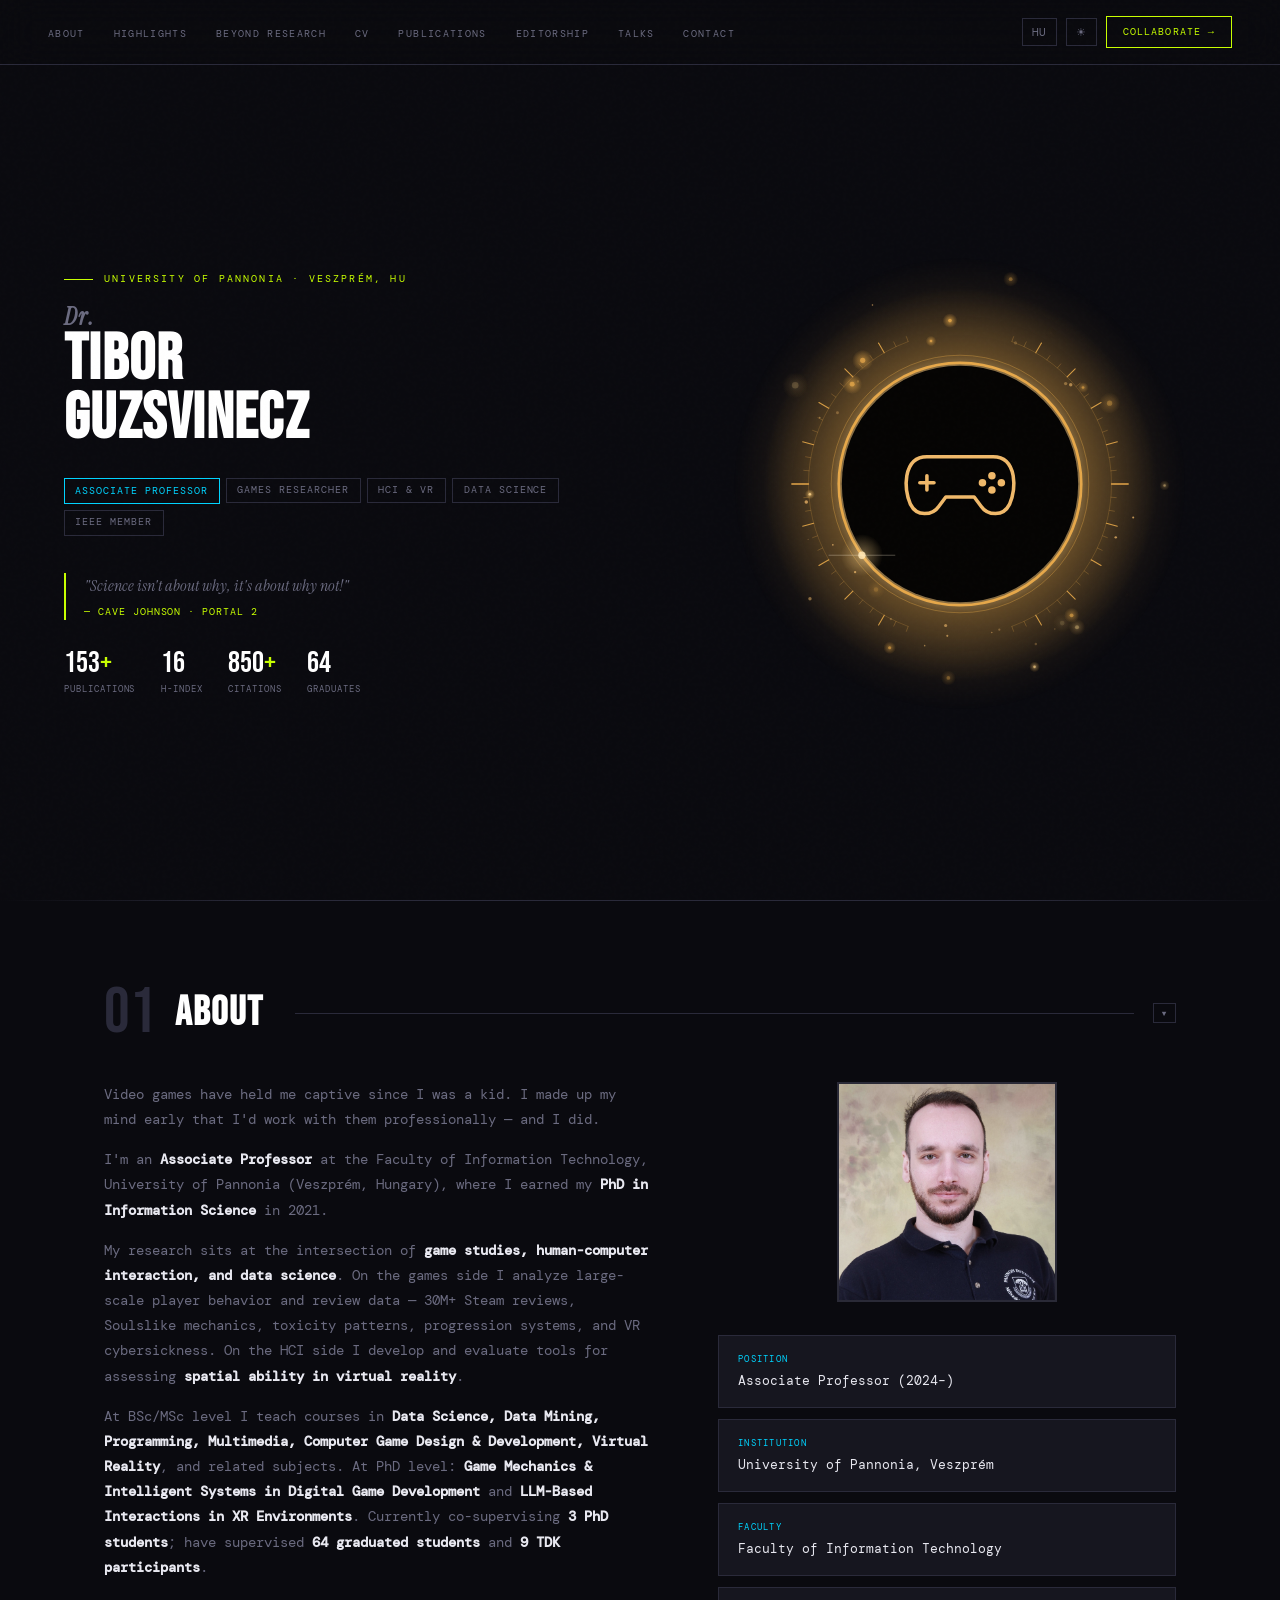
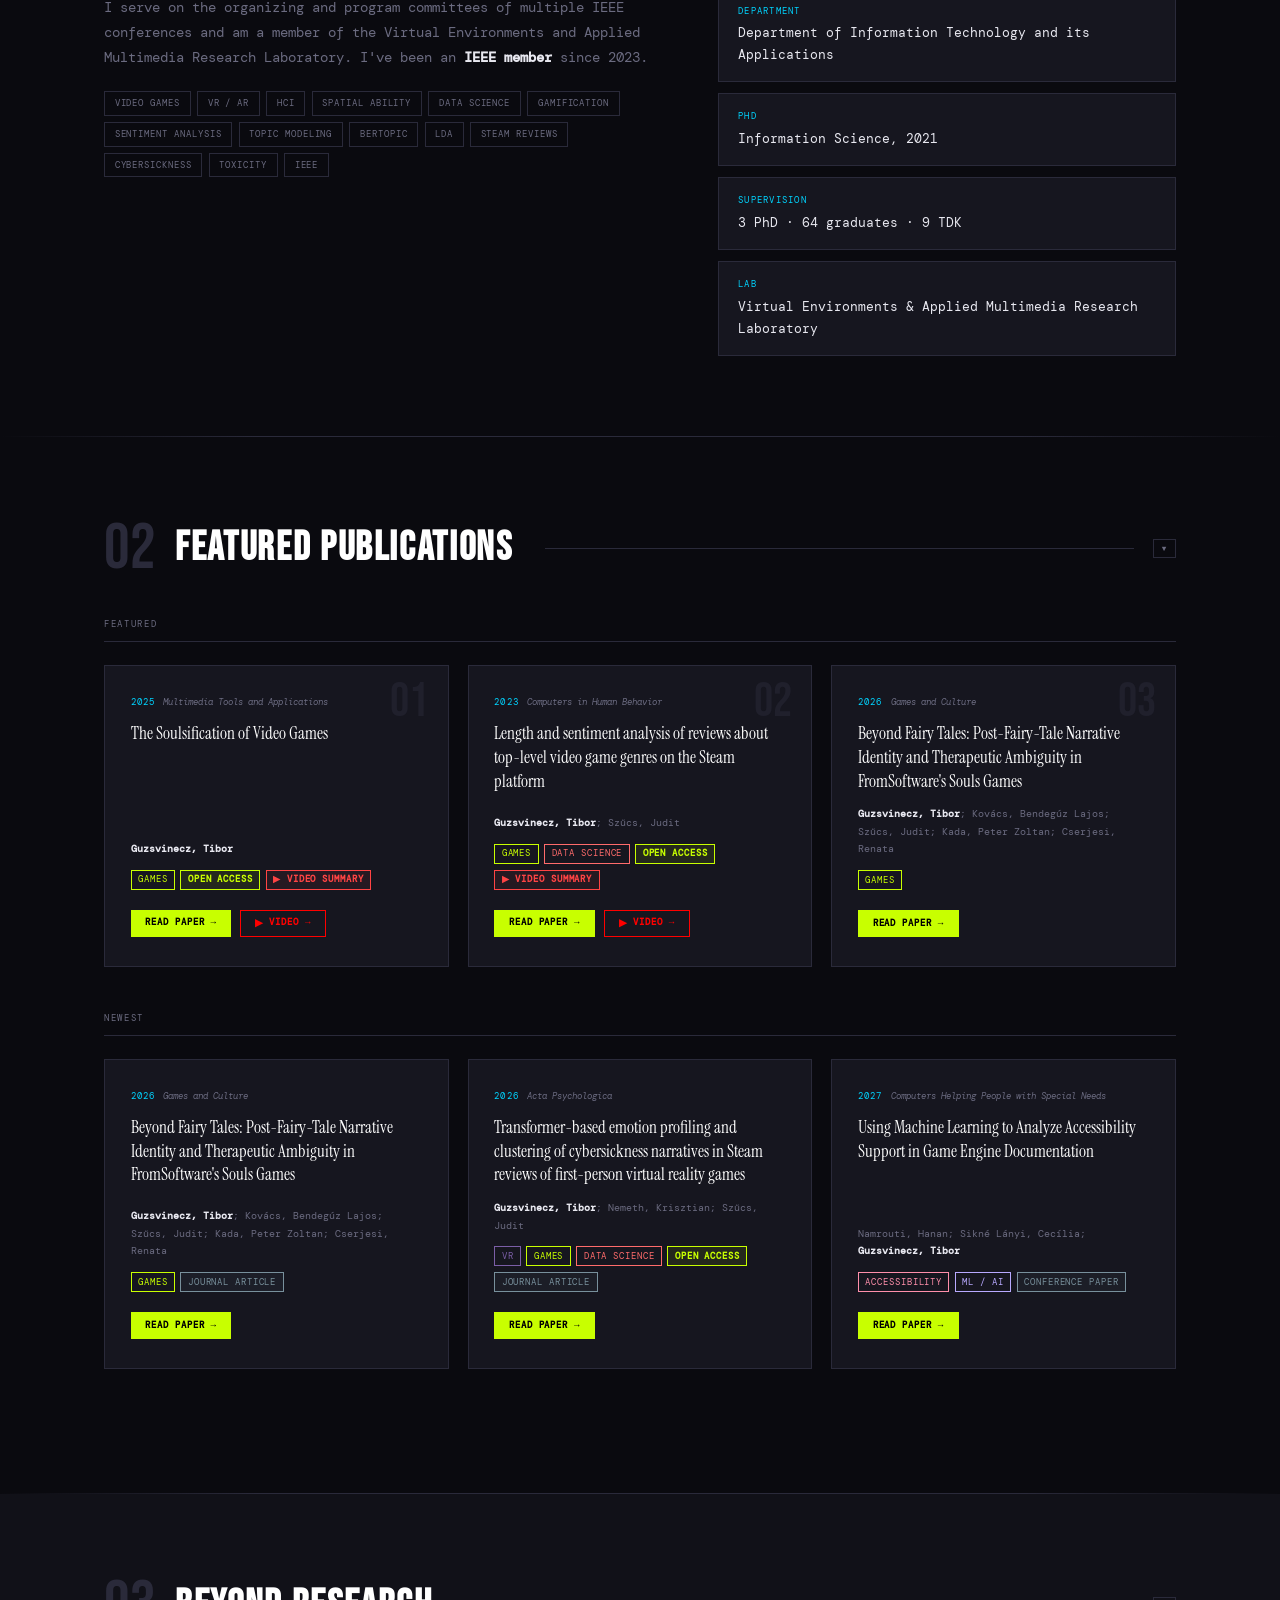
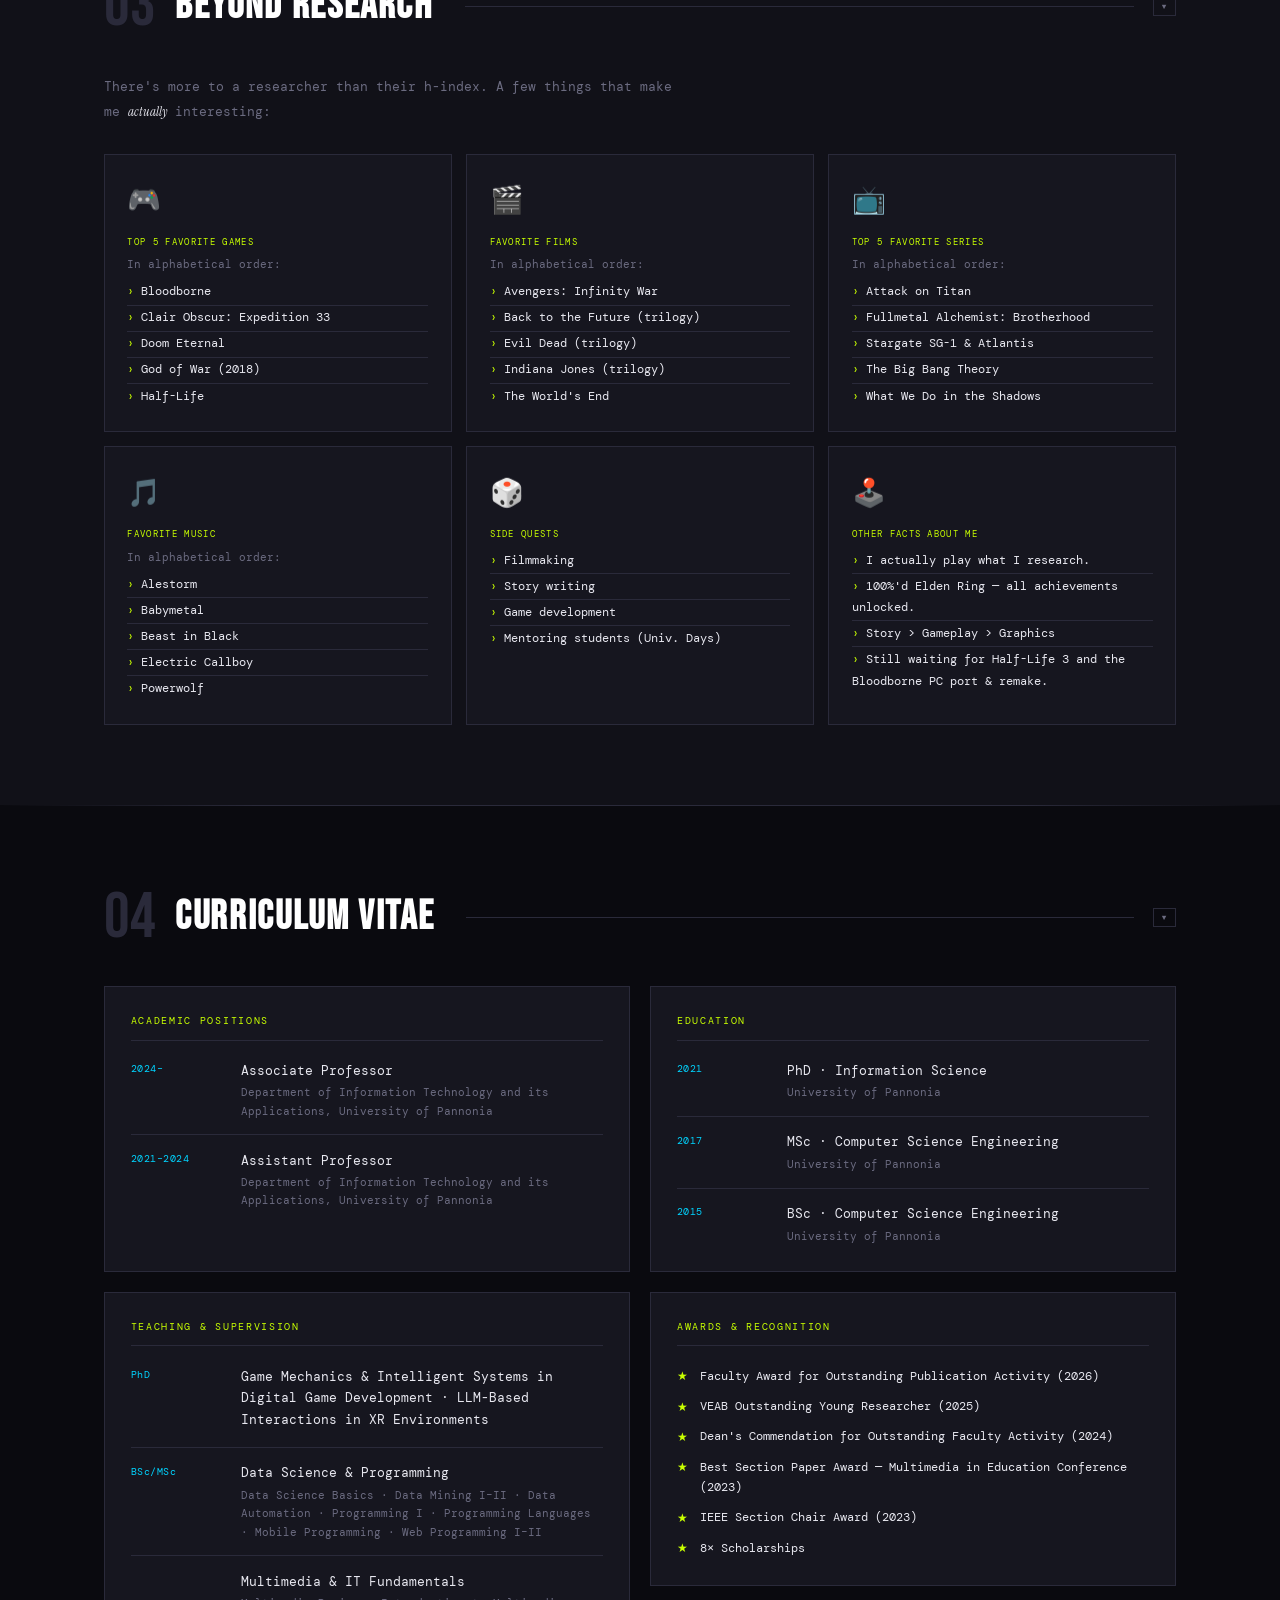
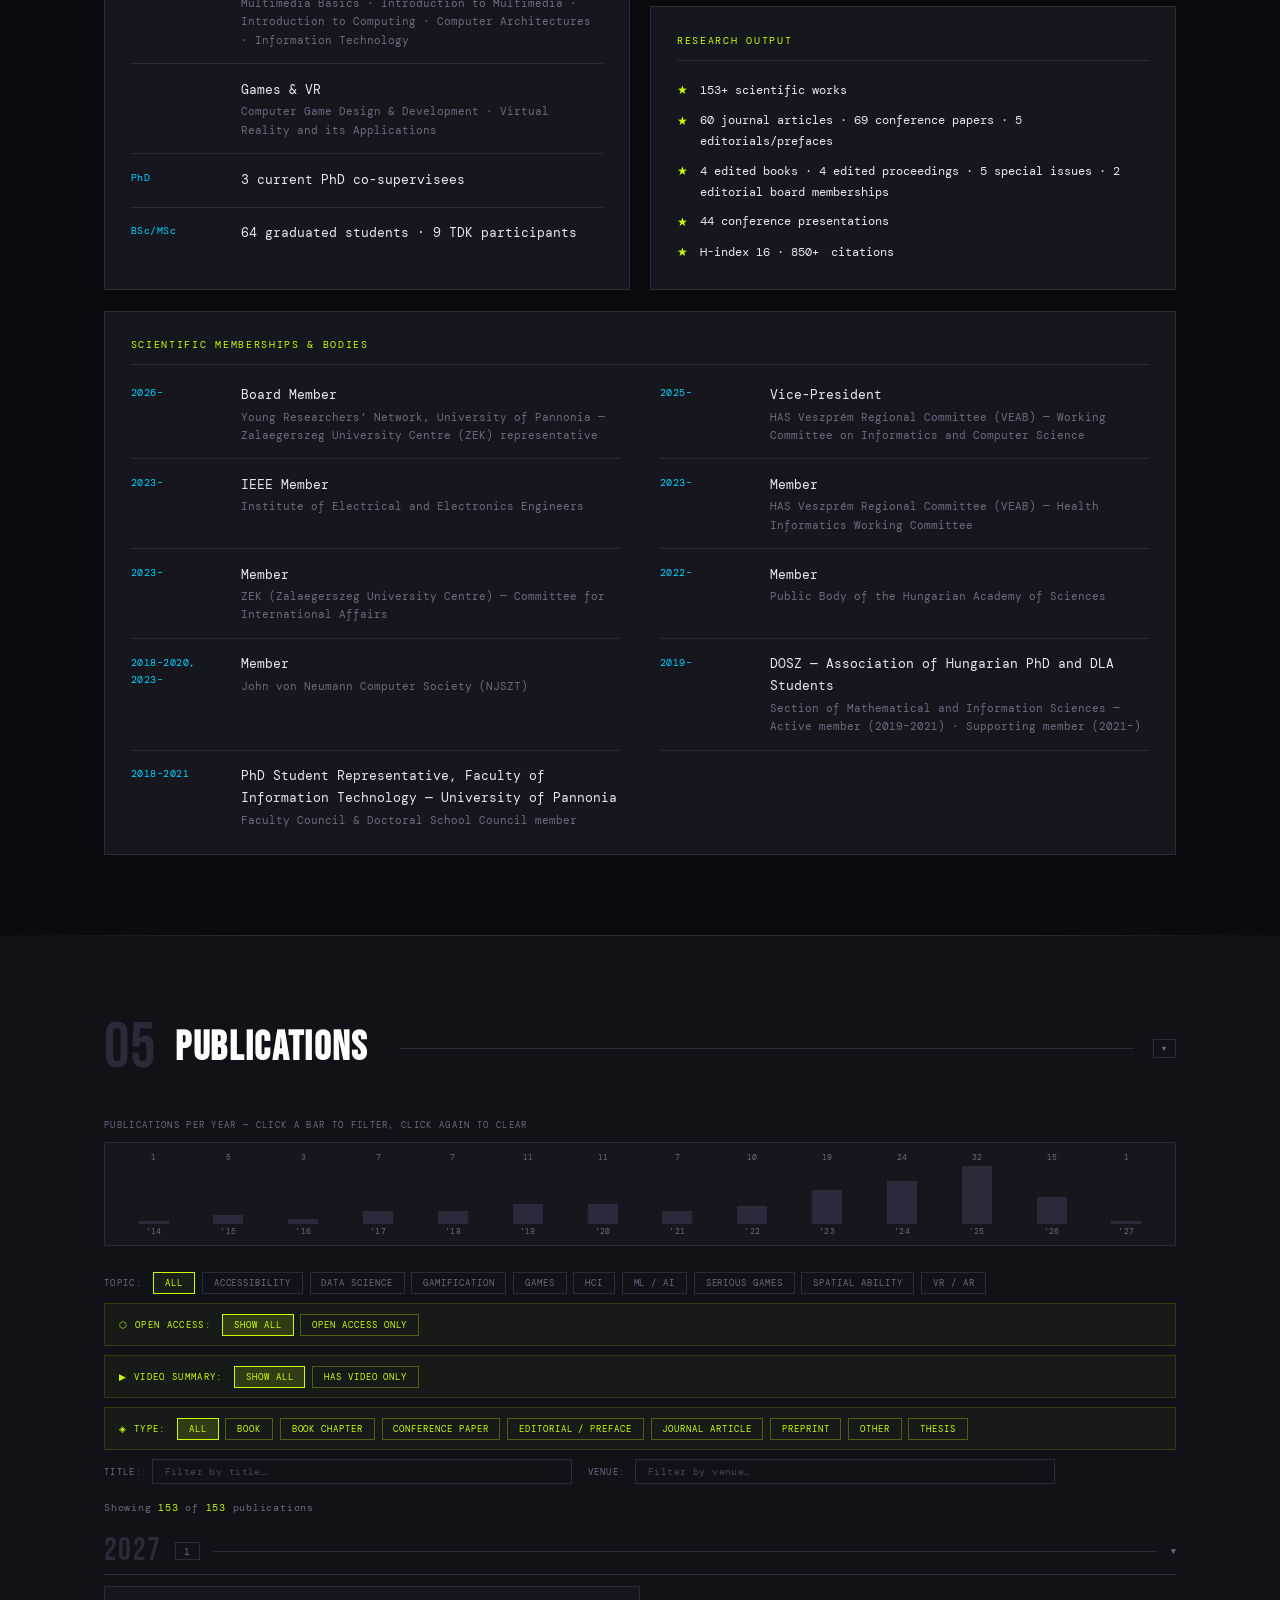
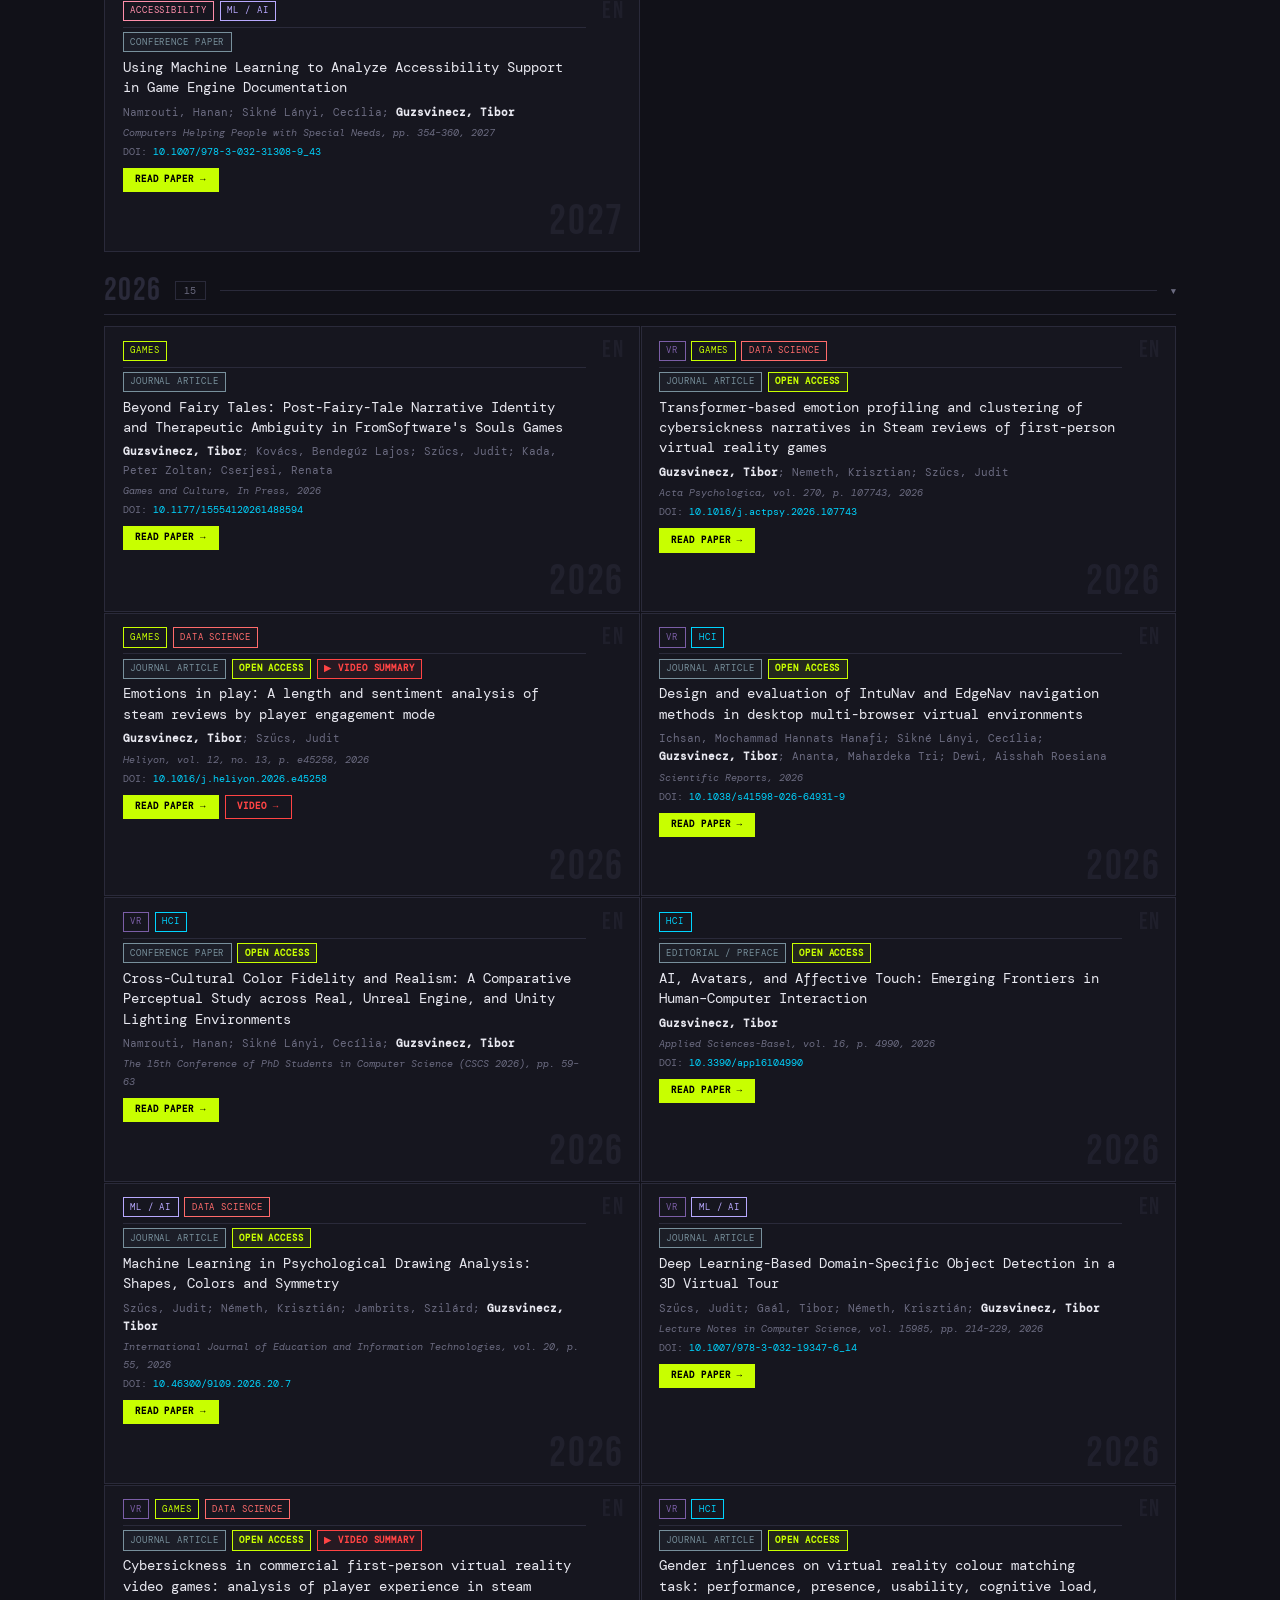
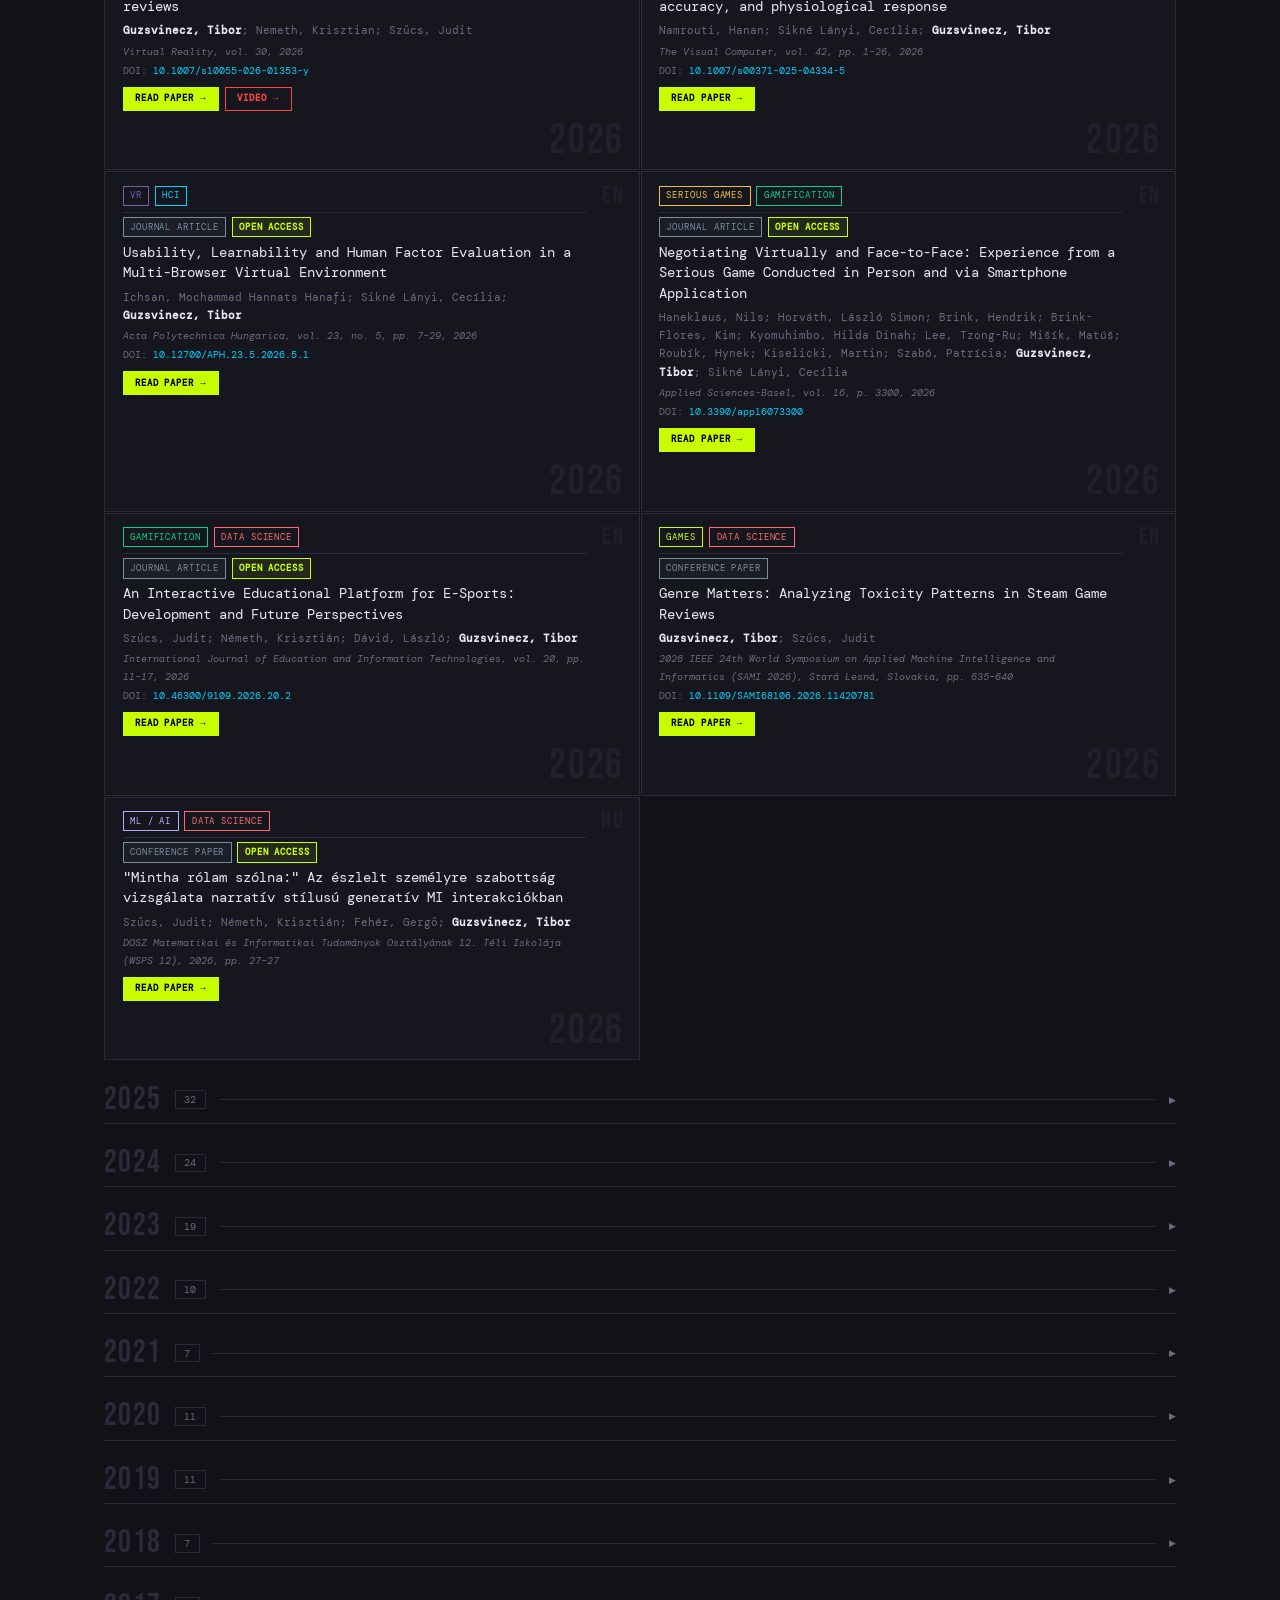
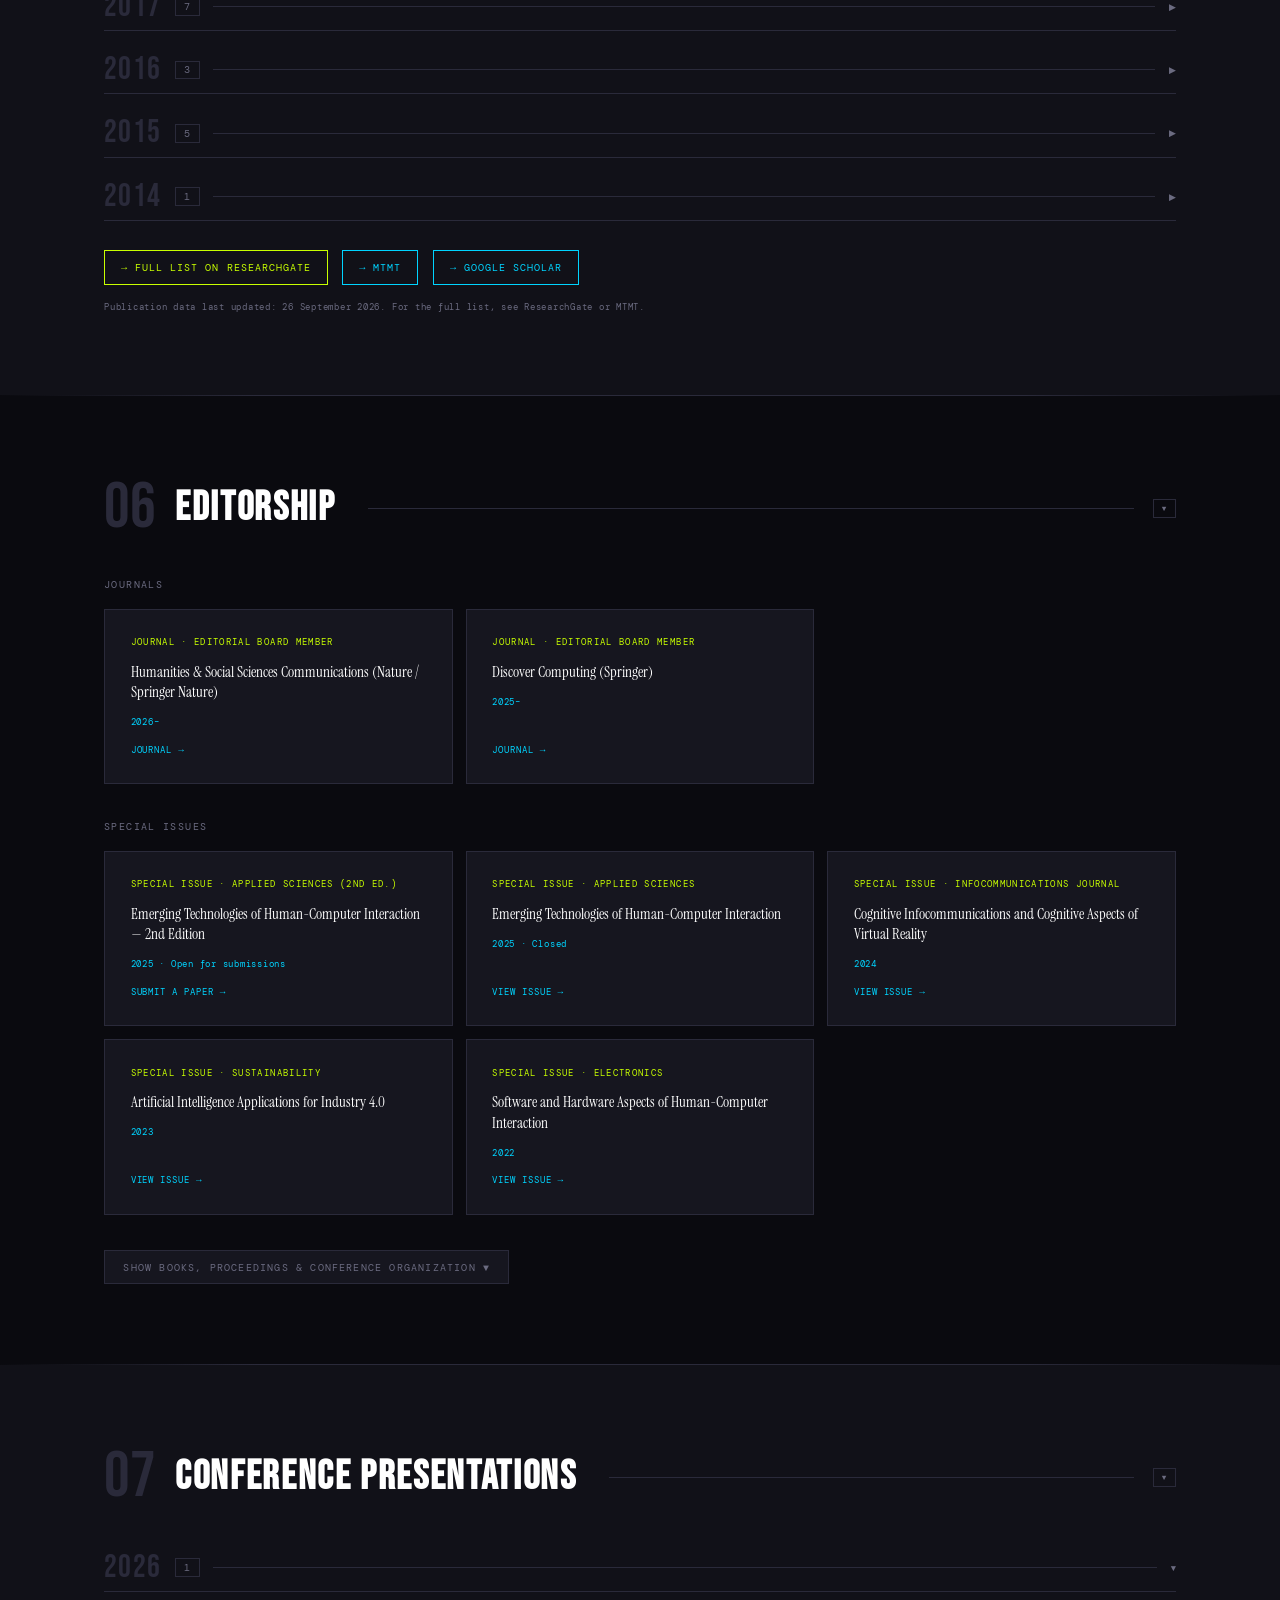
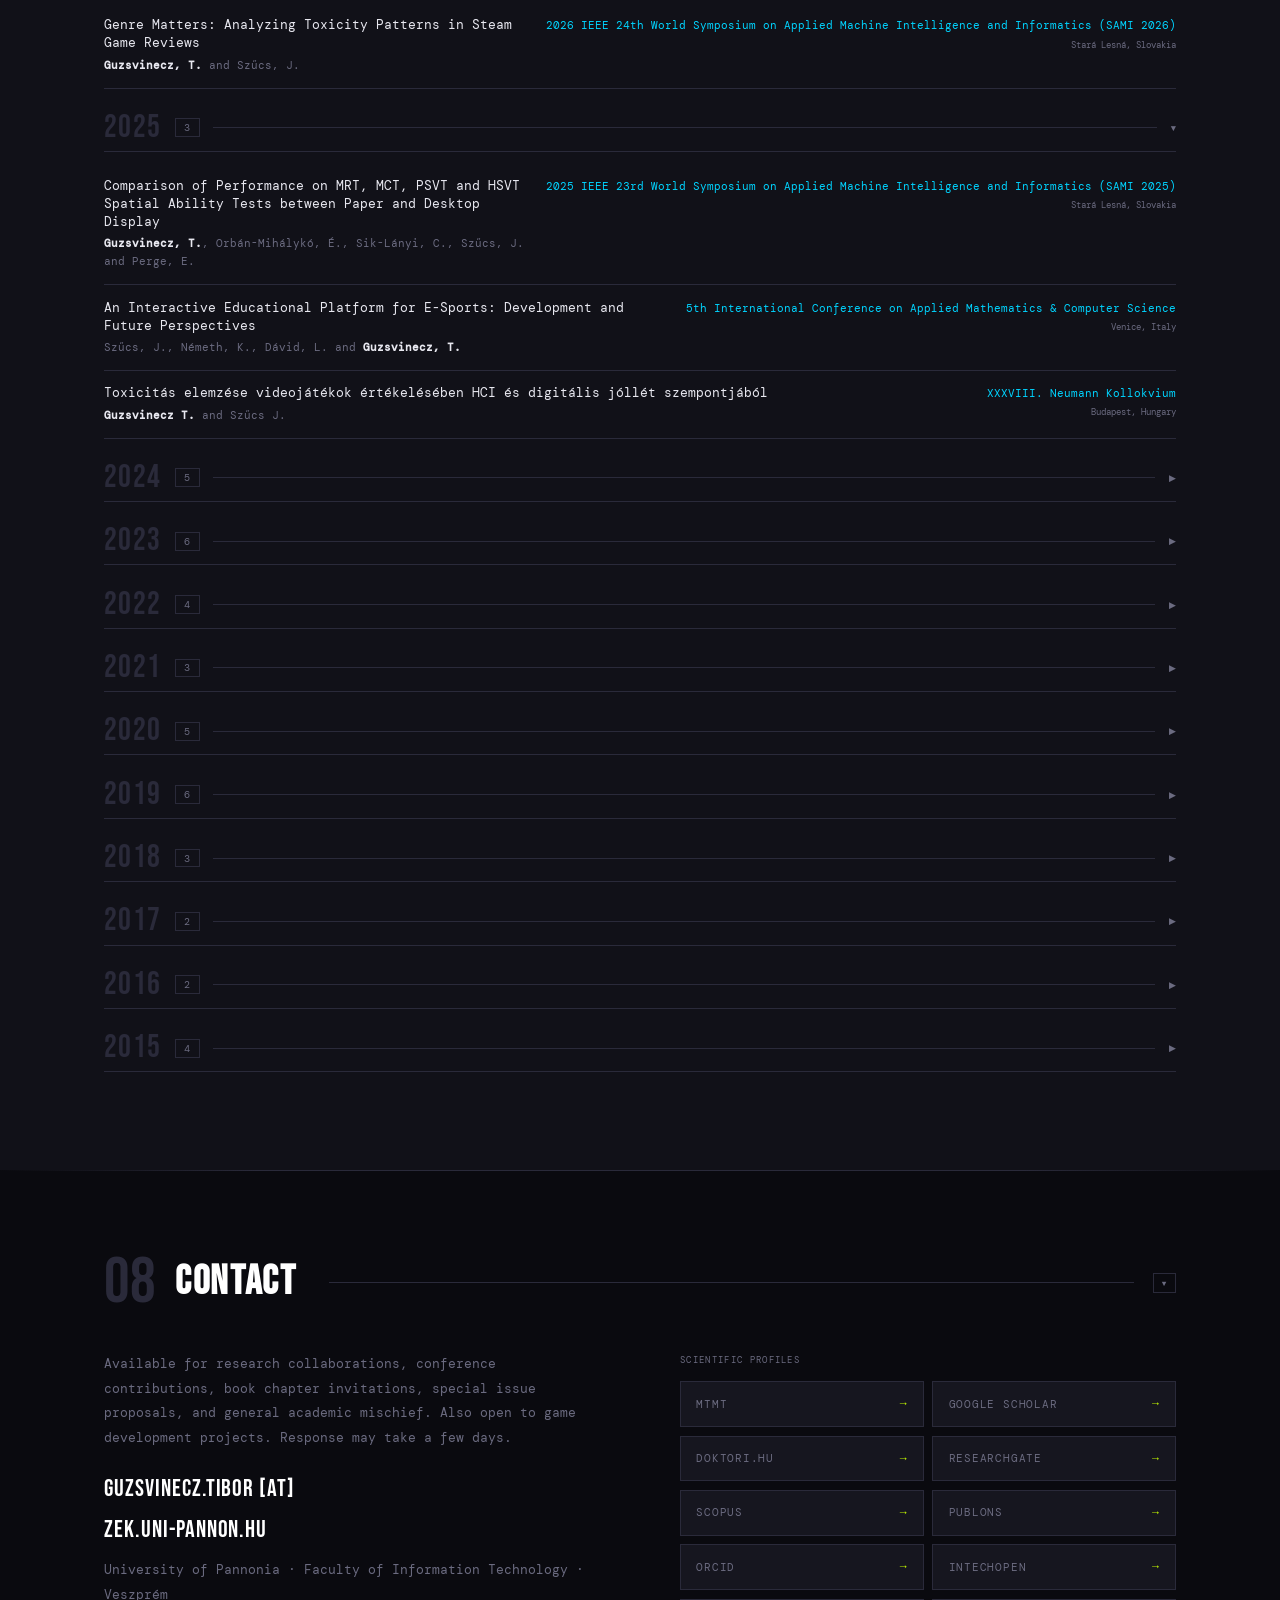
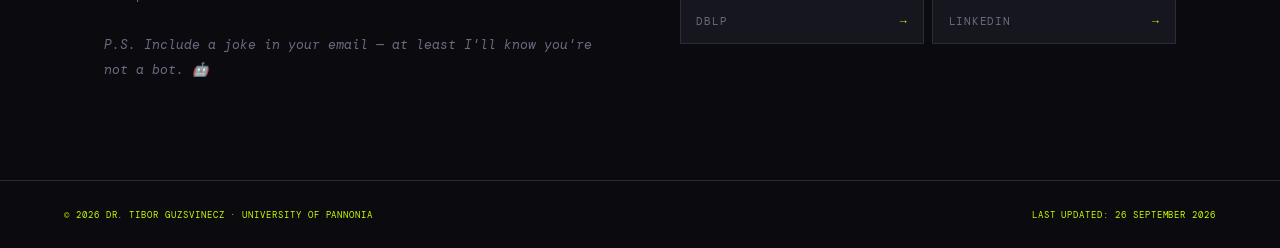
==== commit 5edbff48: "Add Beyond Fairy Tales (Games and Culture, in press); feature it in place of Video game accessibilit" ====
--- a/index.html
+++ b/index.html
@@ -209,21 +209,16 @@
     <div class="fp-card">
       <span class="fp-number">03</span>
       <div class="fp-meta">
-        <span class="fp-year">2025</span>
-        <span class="fp-venue">Universal Access in the Information Society</span>
-      </div>
-      <div class="fp-title">Video game accessibility in the top-level genres</div>
-      <div class="fp-authors"><strong>Guzsvinecz, Tibor</strong></div>
+        <span class="fp-year">2026</span>
+        <span class="fp-venue">Games and Culture</span>
+      </div>
+      <div class="fp-title">Beyond Fairy Tales: Post-Fairy-Tale Narrative Identity and Therapeutic Ambiguity in FromSoftware's Souls Games</div>
+      <div class="fp-authors"><strong>Guzsvinecz, Tibor</strong>; Kovács, Bendegúz Lajos; Szűcs, Judit; Kada, Peter Zoltan; Cserjesi, Renata</div>
       <div class="fp-tags">
         <span class="pt games">Games</span>
-        <span class="pt accessibility">Accessibility</span>
-        <span class="pt hci">HCI</span>
-        <span class="pt oa">Open Access</span>
-        <span class="pt vs">▶ Video Summary</span>
       </div>
       <div class="fp-actions">
-        <a class="fp-read" href="https://link.springer.com/article/10.1007/s10209-024-01154-7" target="_blank"><span data-en>Read Paper →</span><span data-hu>Cikk olvasása →</span></a>
-        <a class="fp-yt" href="https://youtu.be/GNatiTuoQNI">Video →</a>
+        <a class="fp-read" href="https://doi.org/10.1177/15554120261488594" target="_blank"><span data-en>Read Paper →</span><span data-hu>Cikk olvasása →</span></a>
       </div>
     </div>
 
@@ -418,8 +413,8 @@
     <a class="pfl alt" href="https://scholar.google.com/citations?user=03Sg_PgAAAAJ" target="_blank">→ Google Scholar</a>
   </div>
   <div class="updated">
-    <span data-en>Publication data last updated: 14 September 2026. For the full list, see ResearchGate or MTMT.</span>
-    <span data-hu>A publikációs adatok utolsó frissítése: 2026. szeptember 14. A teljes listáért lásd a ResearchGate-et vagy az MTMT-t.</span>
+    <span data-en>Publication data last updated: 26 September 2026. For the full list, see ResearchGate or MTMT.</span>
+    <span data-hu>A publikációs adatok utolsó frissítése: 2026. szeptember 26. A teljes listáért lásd a ResearchGate-et vagy az MTMT-t.</span>
   </div>
 </div></div>
 
@@ -514,7 +509,7 @@
 
 <footer>
   <div class="fc"><span data-en>© 2026 Dr. Tibor Guzsvinecz <span>·</span> University of Pannonia</span><span data-hu>© 2026 Dr. Guzsvinecz Tibor <span>·</span> Pannon Egyetem</span></div>
-  <div class="fc"><span data-en>Last updated: 14 September 2026</span><span data-hu>Utolsó frissítés: 2026. szeptember 14.</span></div>
+  <div class="fc"><span data-en>Last updated: 26 September 2026</span><span data-hu>Utolsó frissítés: 2026. szeptember 26.</span></div>
 </footer>
 
 <script>
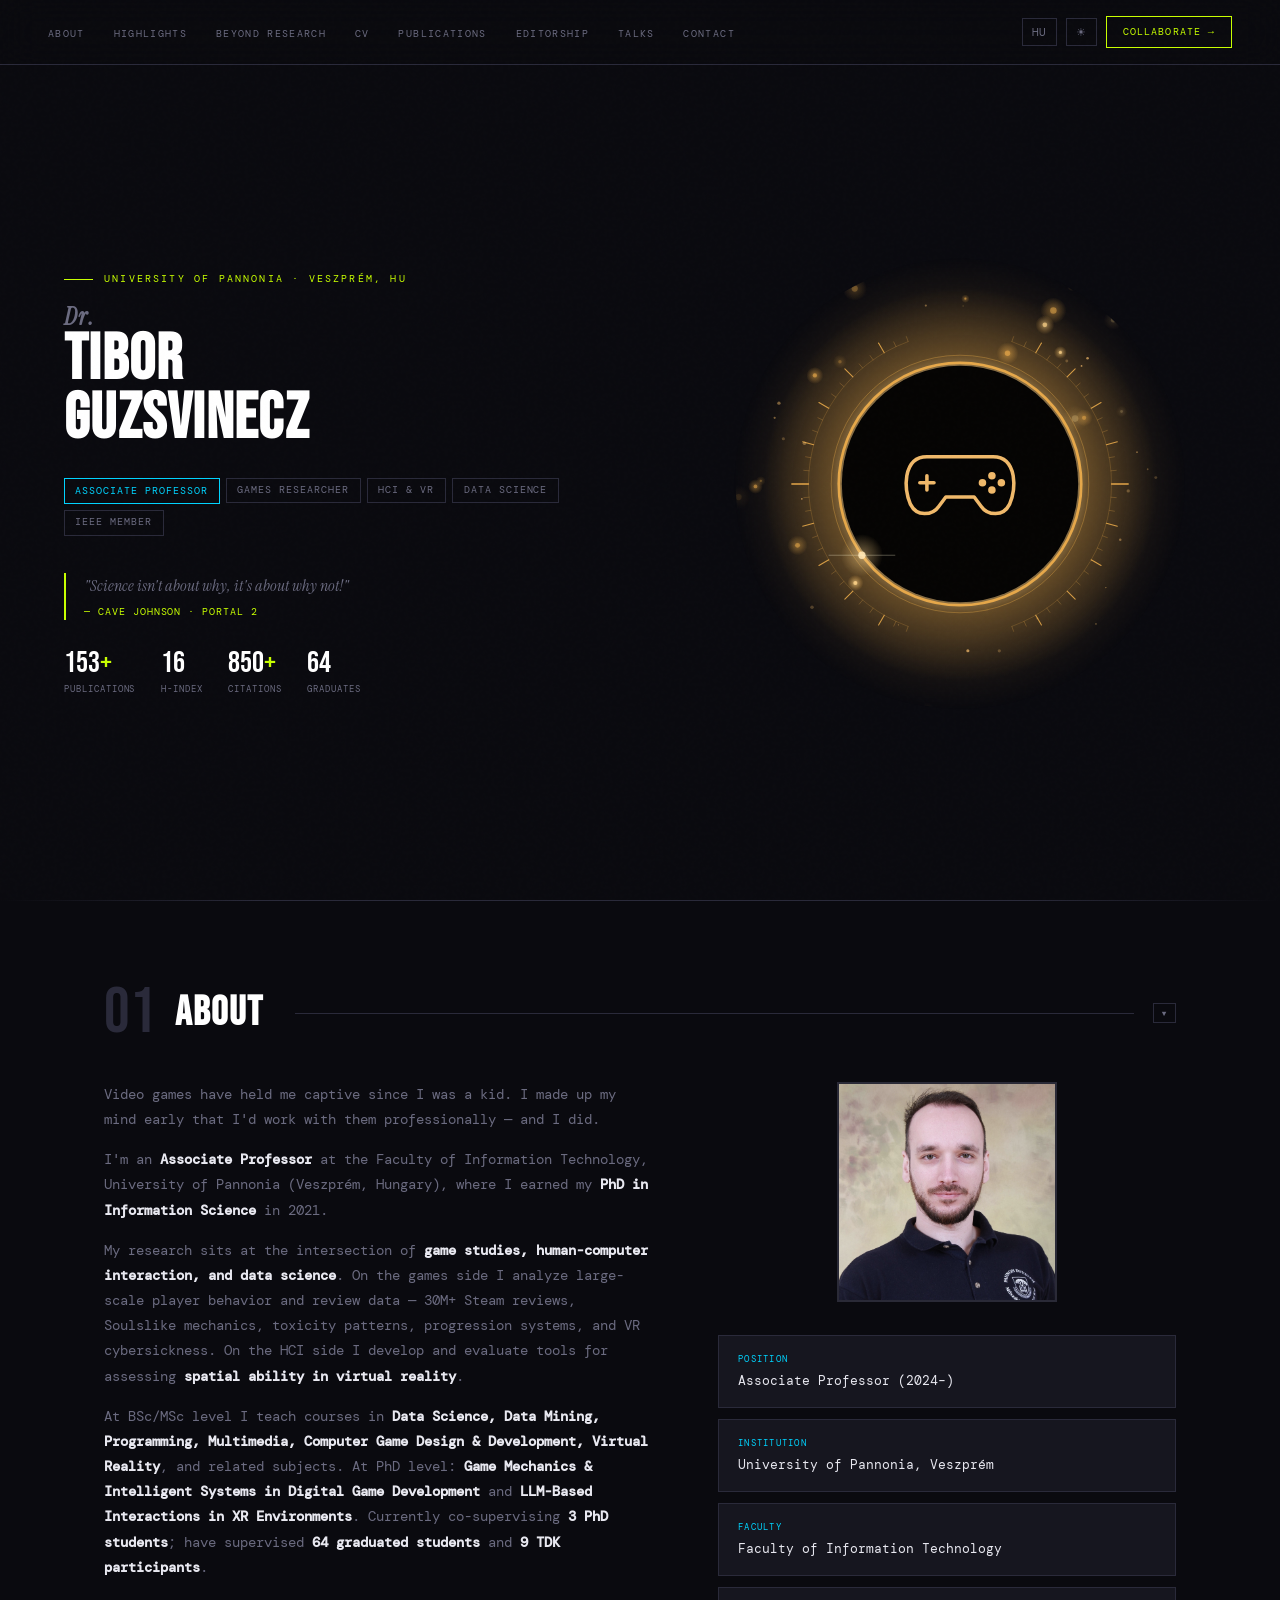
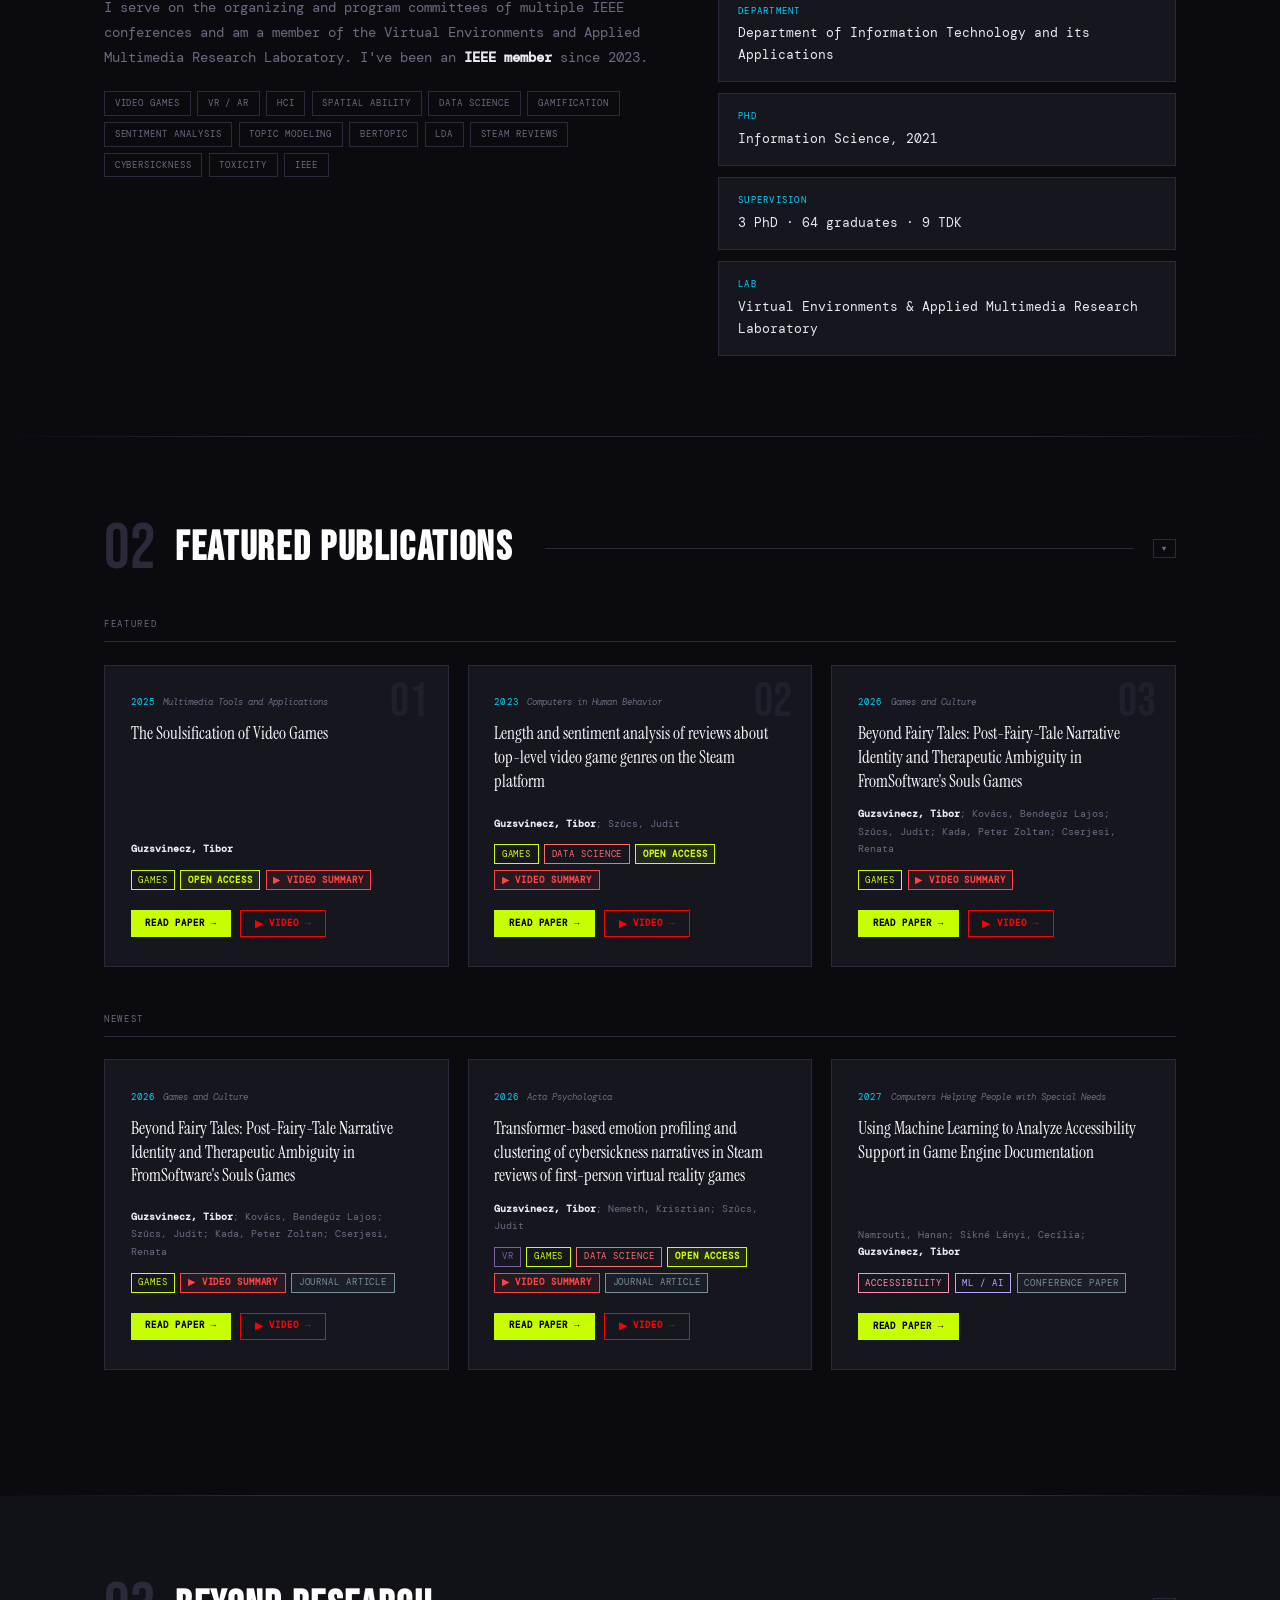
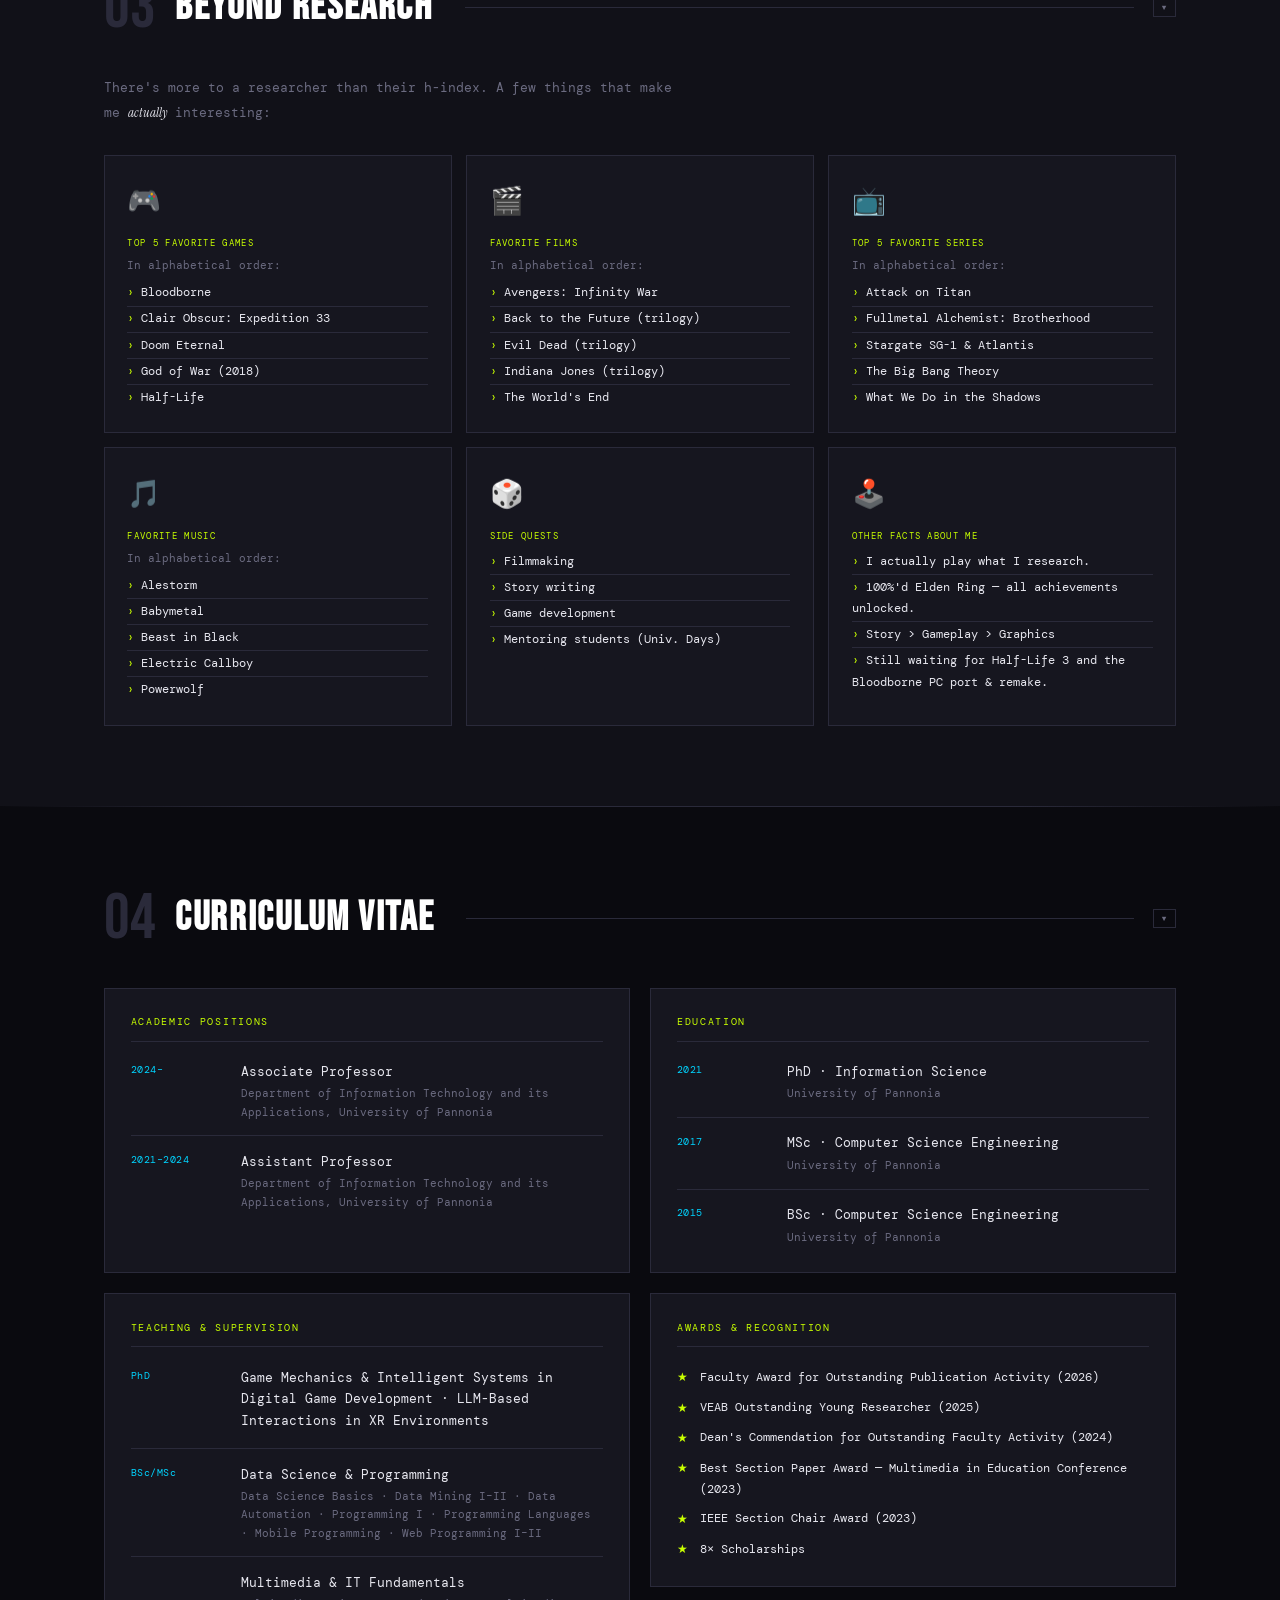
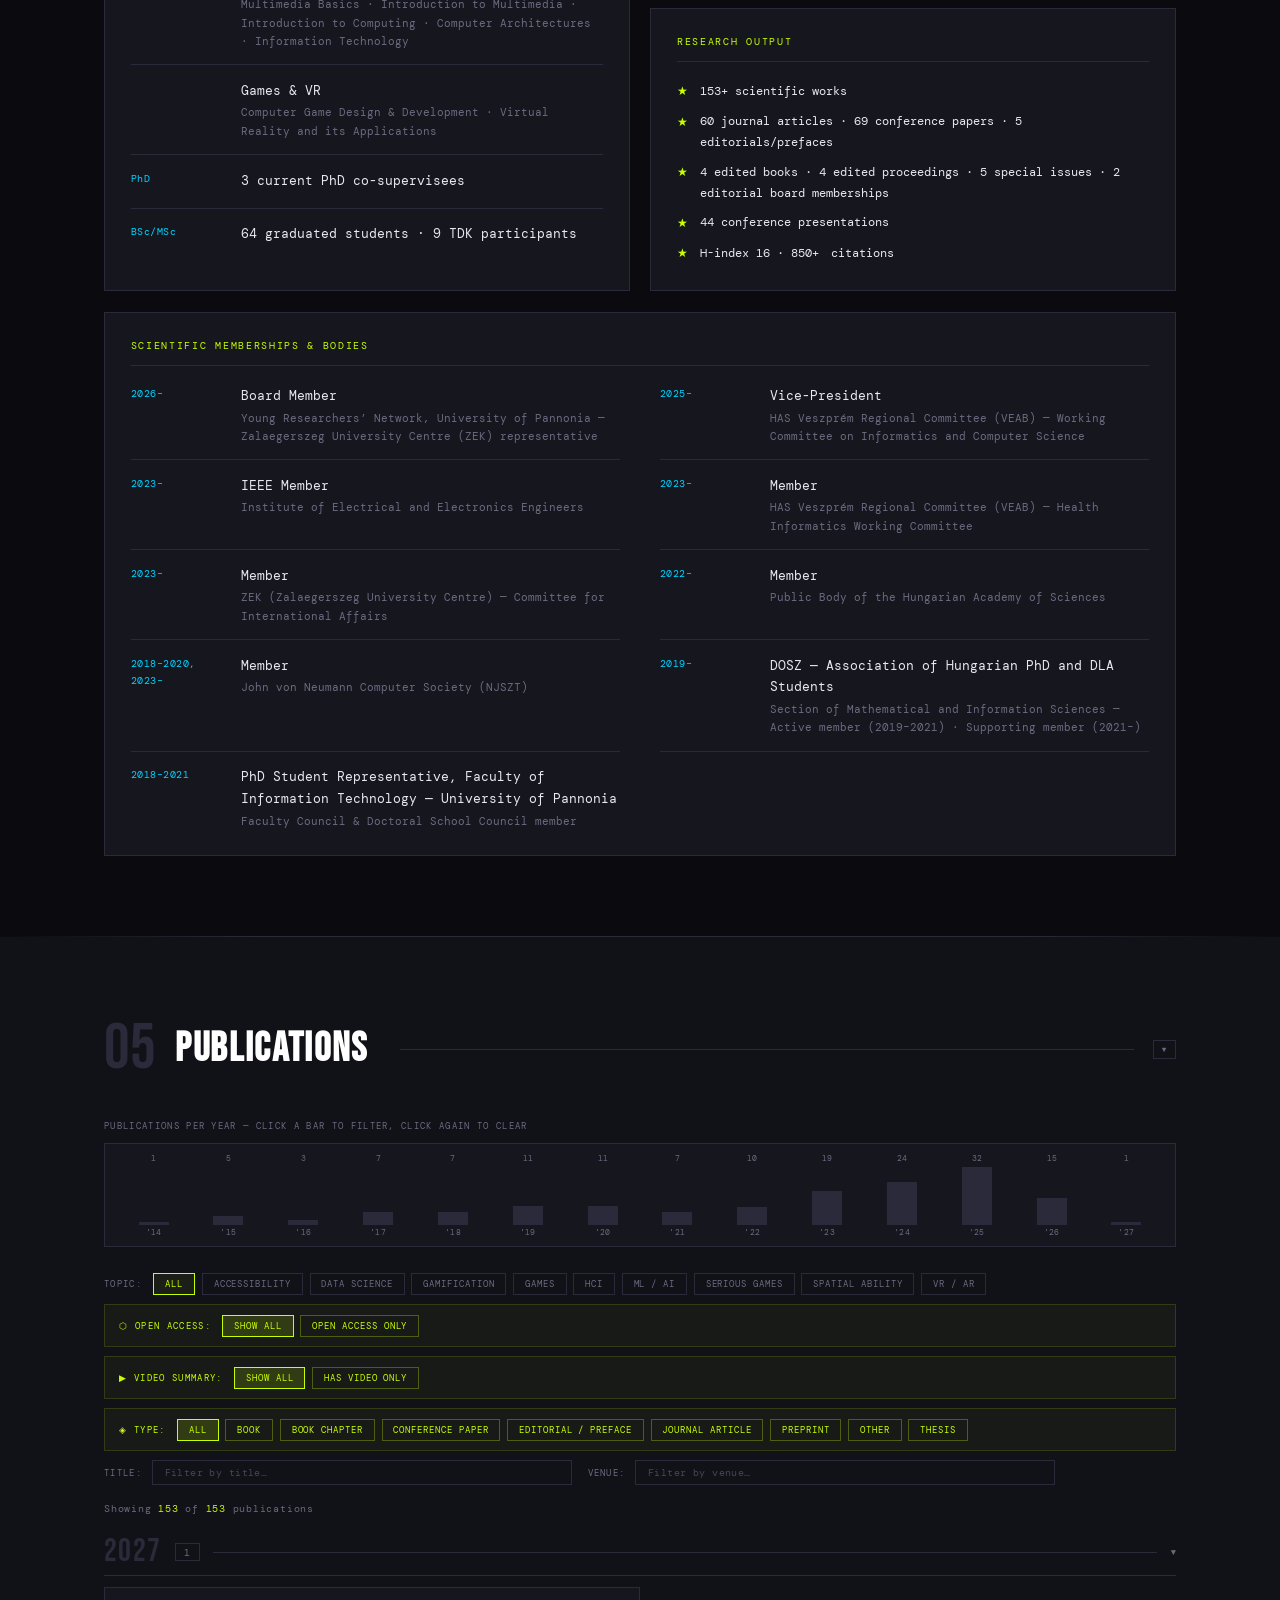
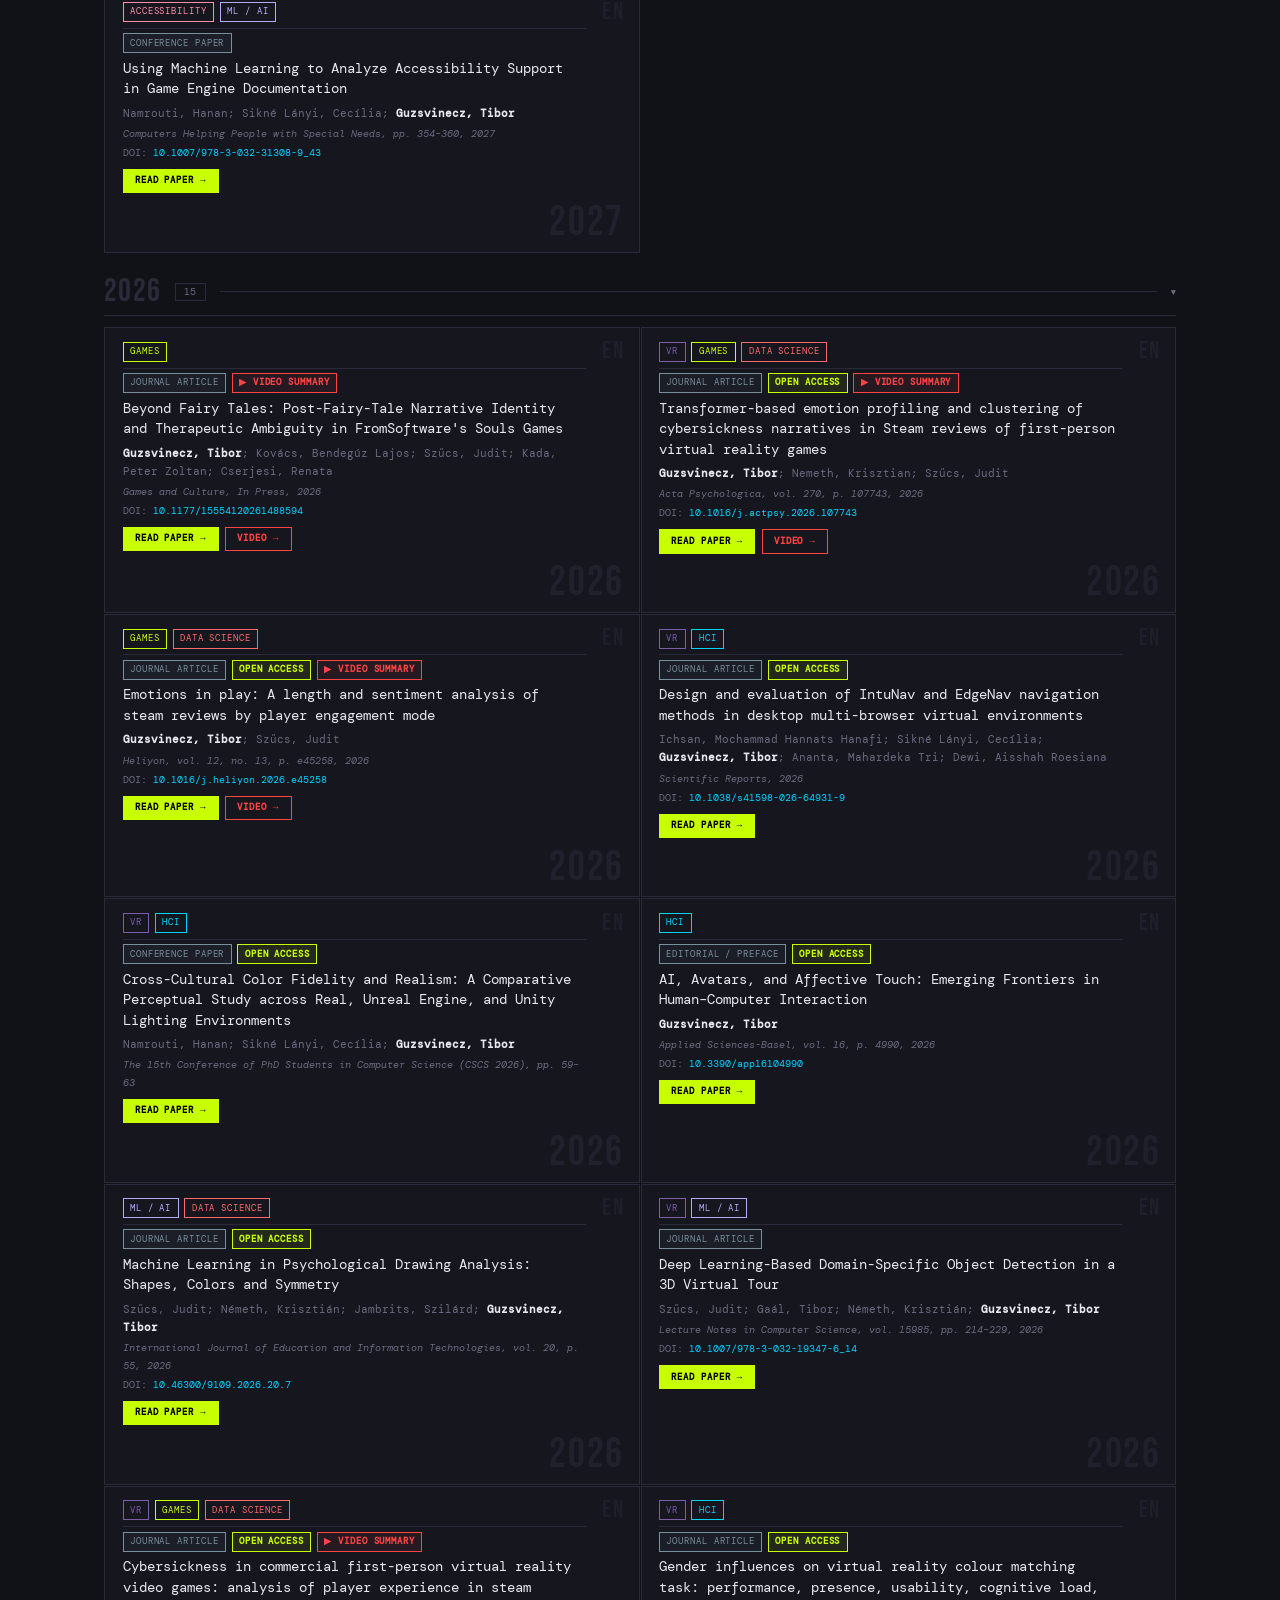
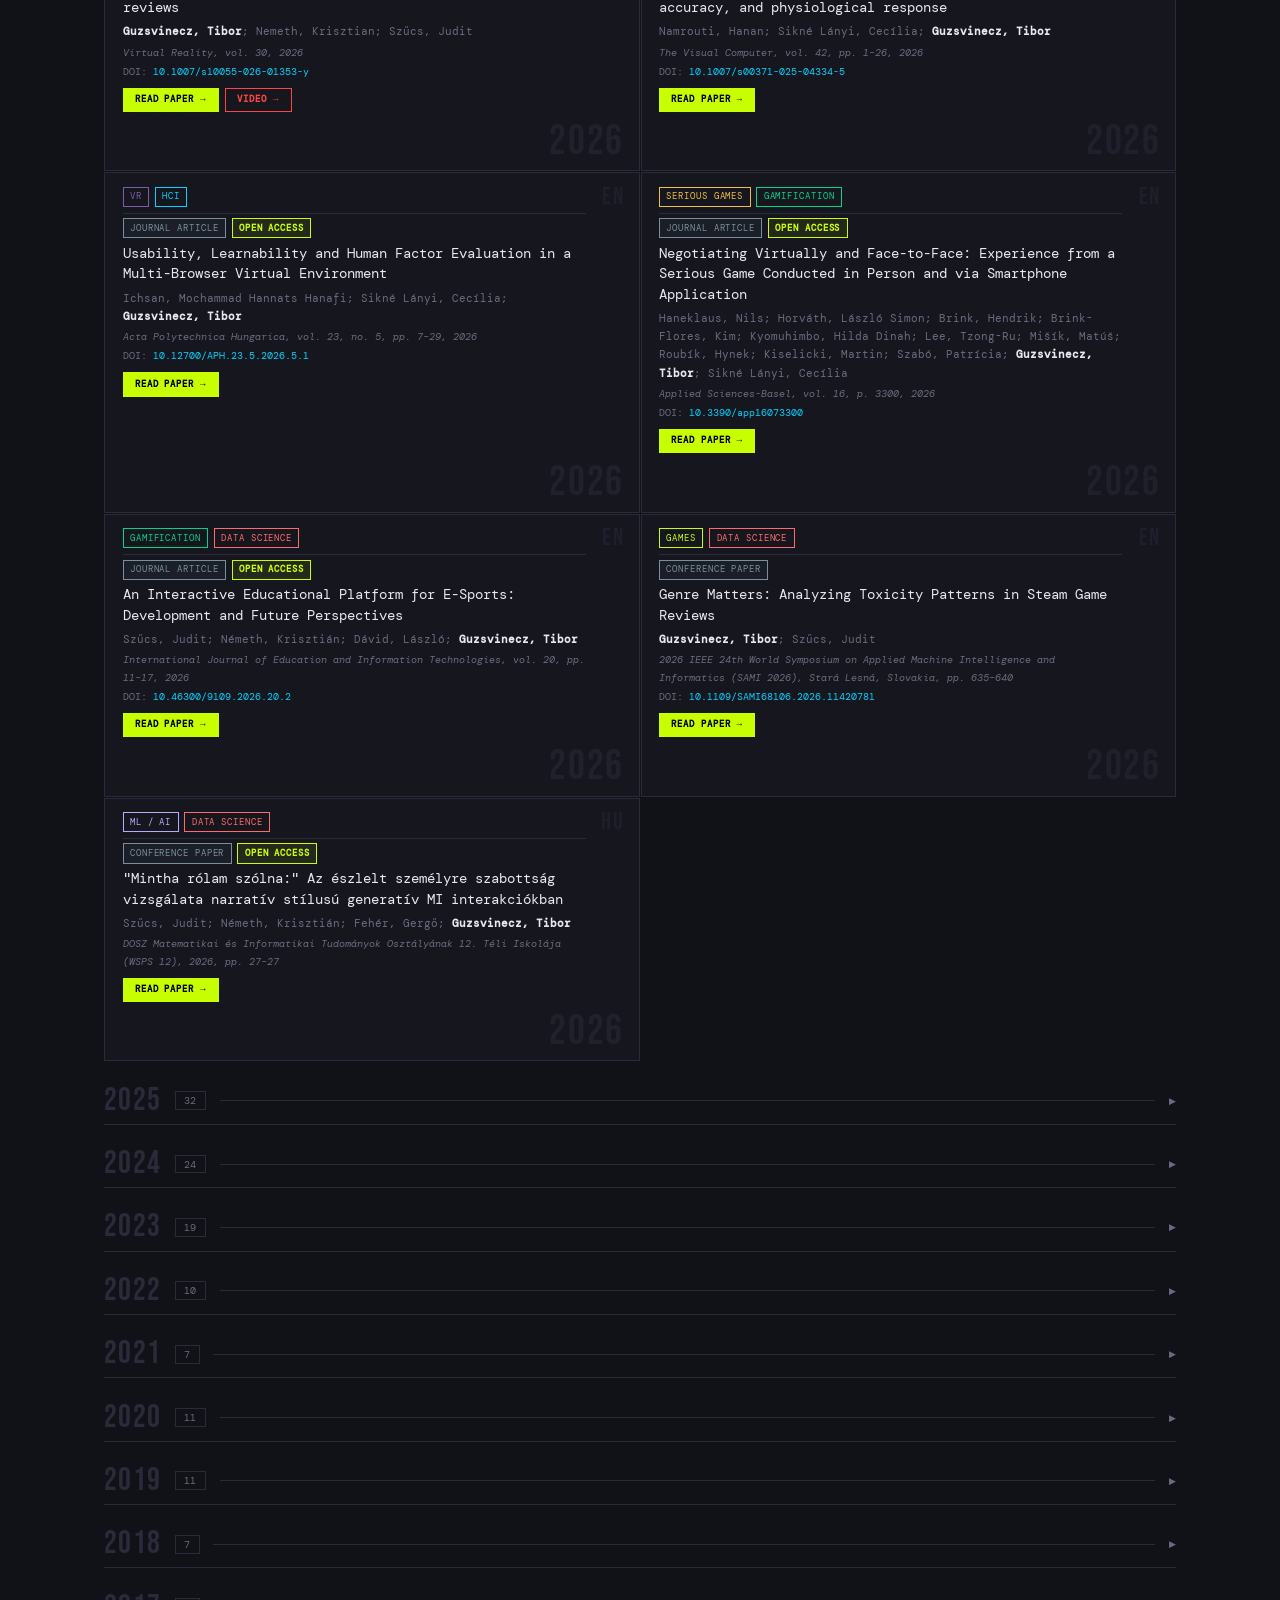
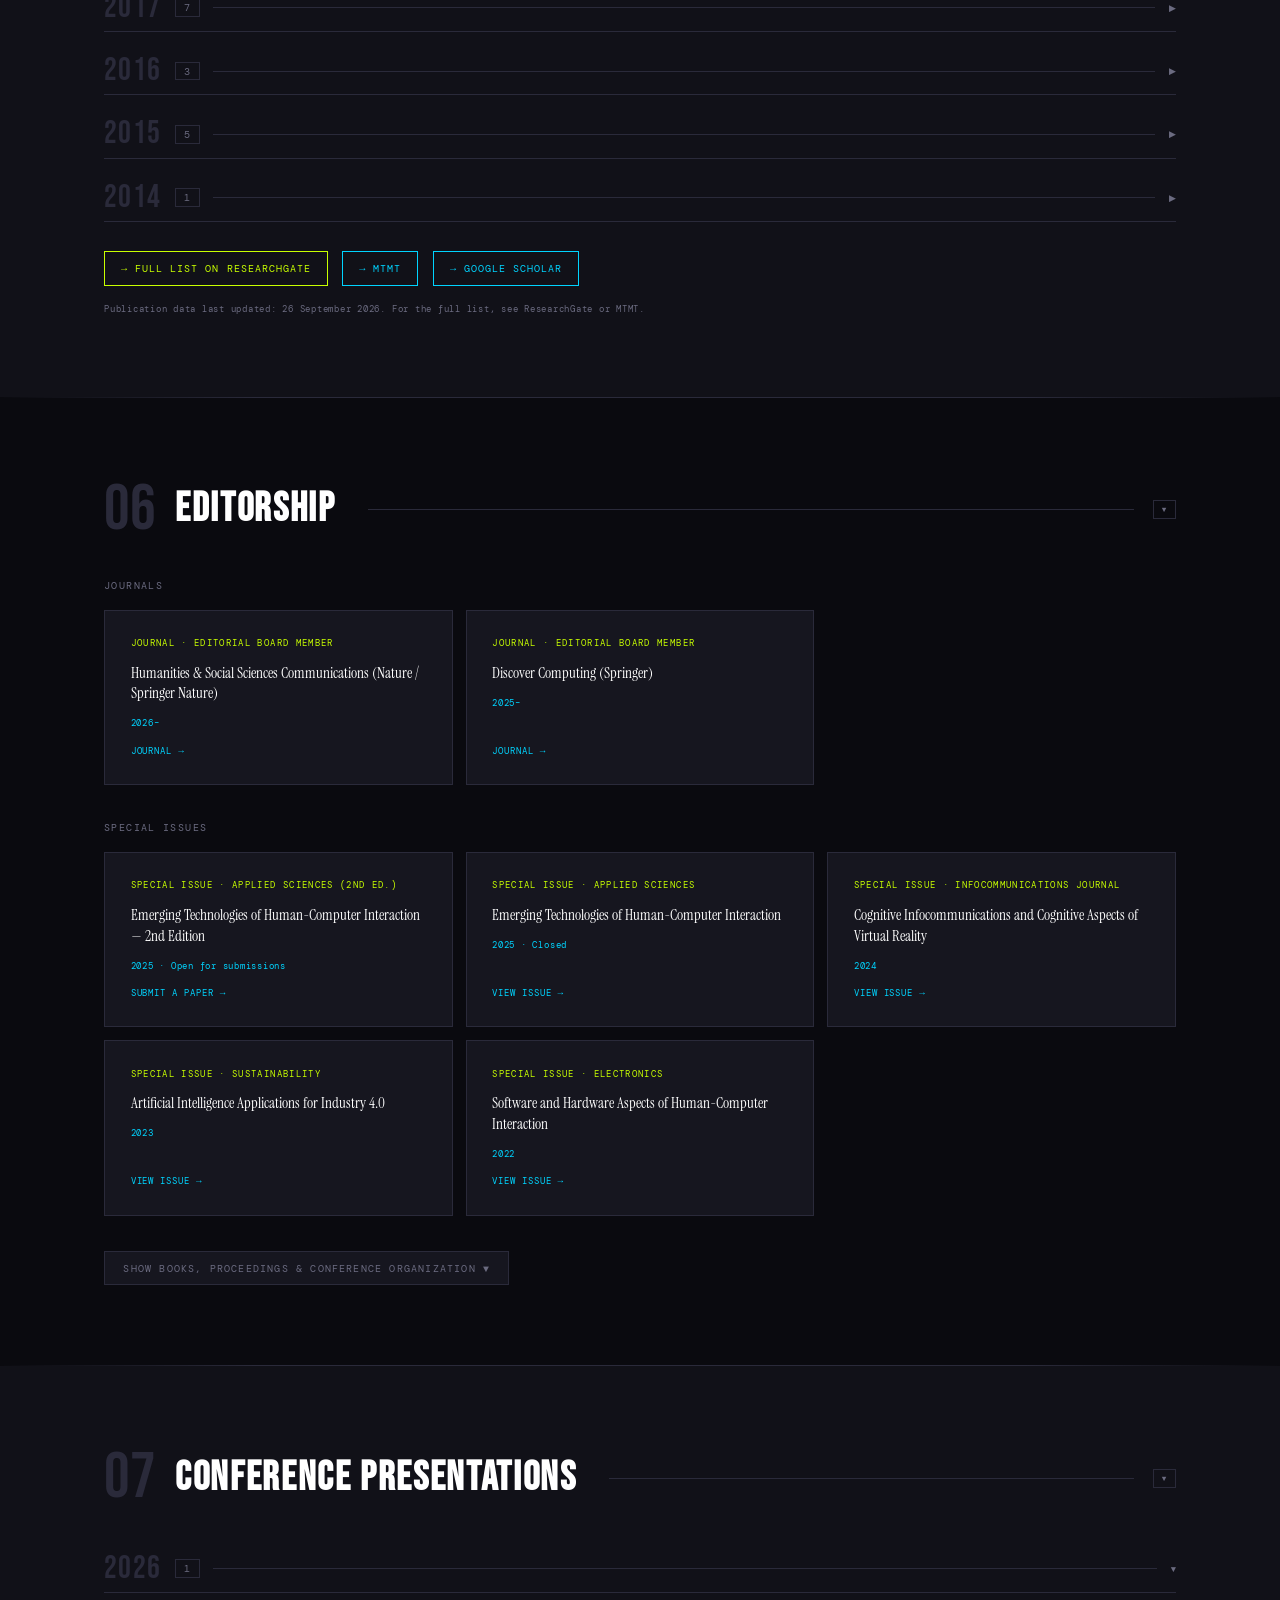
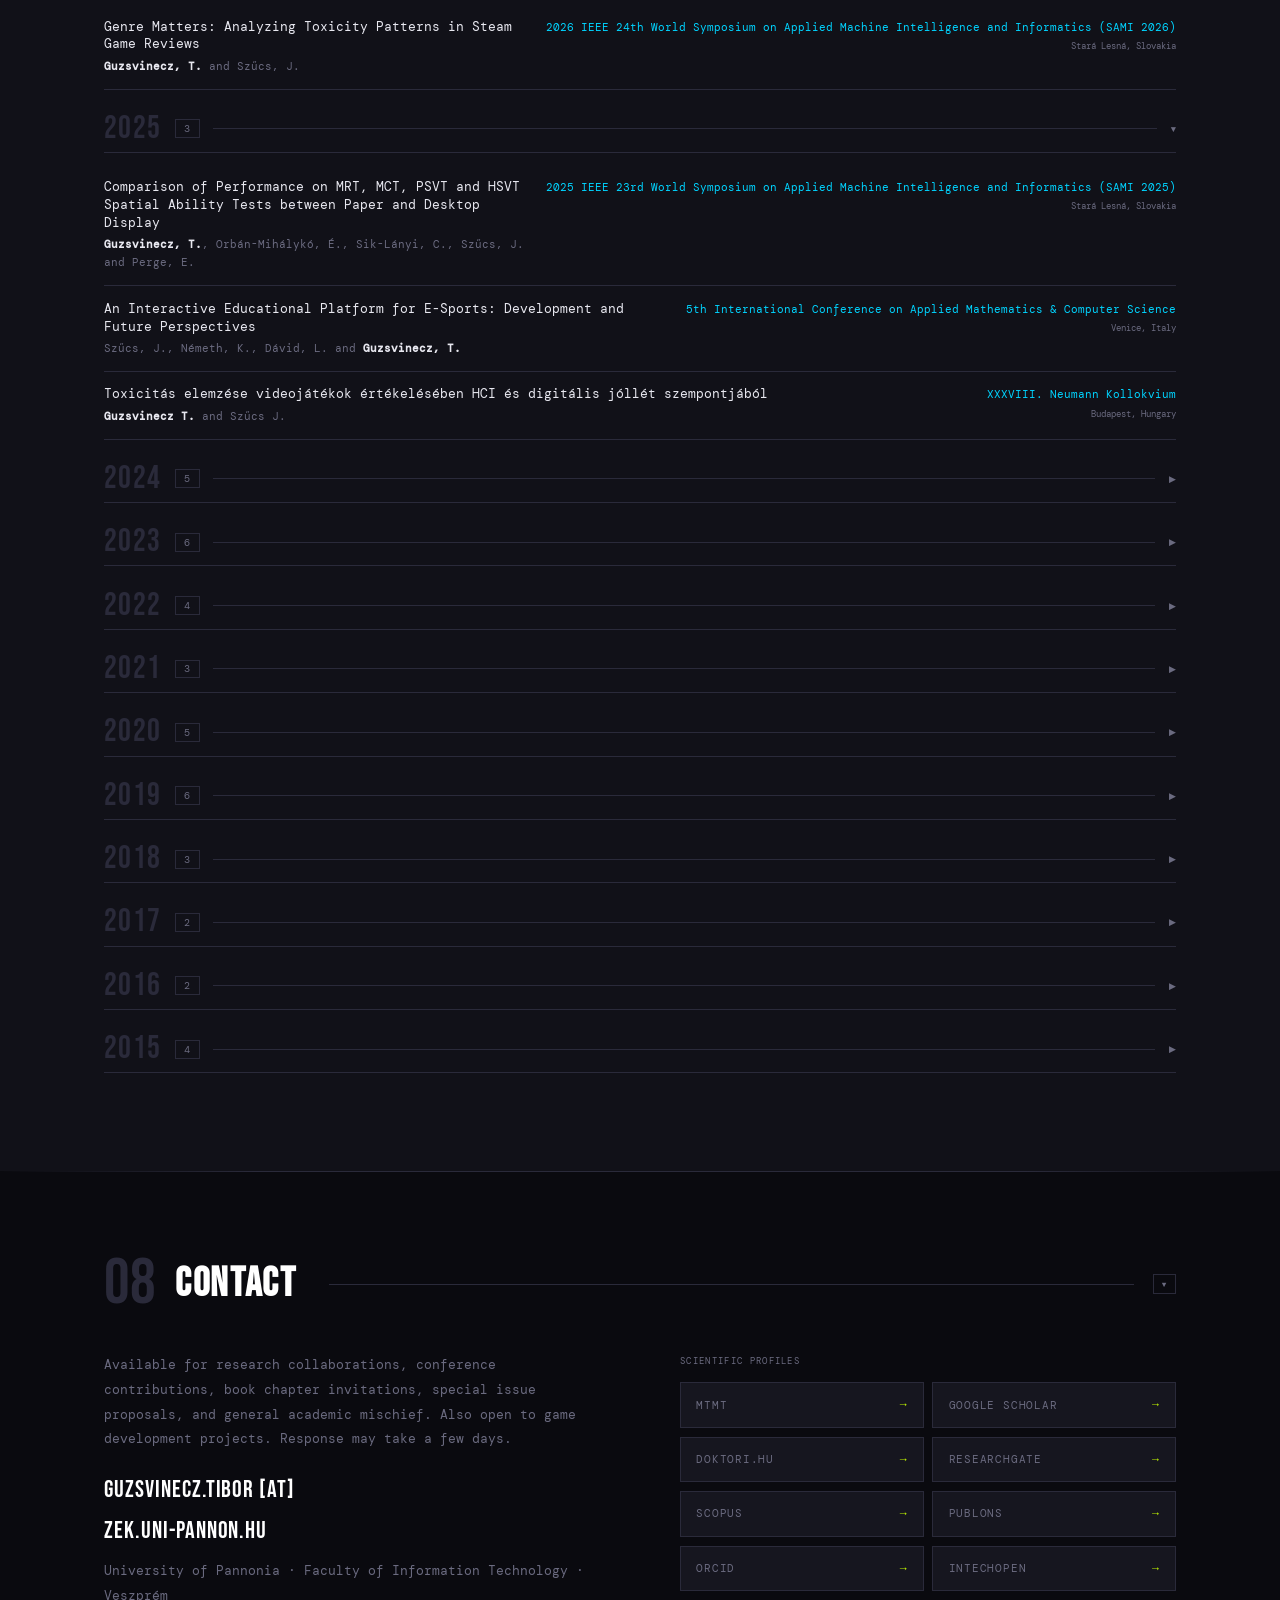
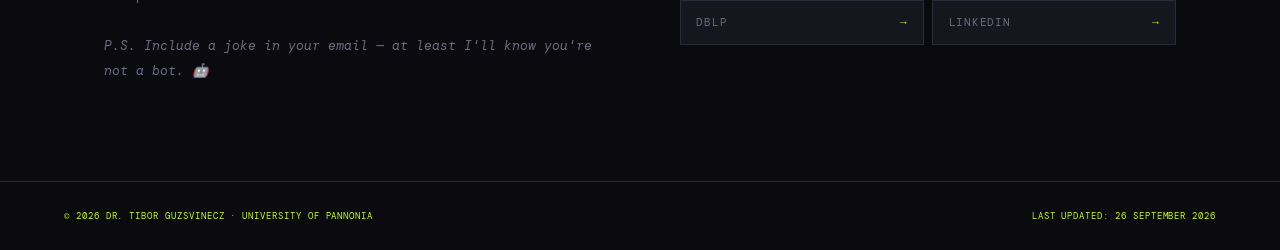
==== commit 3f67955e: "Add video summaries (Beyond Fairy Tales, Transformer cybersickness, Pathways to Mastery, Dark Souls " ====
--- a/index.html
+++ b/index.html
@@ -216,9 +216,11 @@
       <div class="fp-authors"><strong>Guzsvinecz, Tibor</strong>; Kovács, Bendegúz Lajos; Szűcs, Judit; Kada, Peter Zoltan; Cserjesi, Renata</div>
       <div class="fp-tags">
         <span class="pt games">Games</span>
+        <span class="pt vs">▶ Video Summary</span>
       </div>
       <div class="fp-actions">
         <a class="fp-read" href="https://doi.org/10.1177/15554120261488594" target="_blank"><span data-en>Read Paper →</span><span data-hu>Cikk olvasása →</span></a>
+        <a class="fp-yt" href="https://youtu.be/Z_q_afvXNTU">Video →</a>
       </div>
     </div>
 
@@ -924,8 +926,8 @@
     <div class="fp-meta"><span class="fp-year">${p.year}</span><span class="fp-venue">${venueShort}</span></div>
     <div class="fp-title">${p.title}</div>
     <div class="fp-authors">${auth}</div>
-    <div class="fp-tags">${tags}${oa}${typeBadge}</div>
-    ${url?`<div class="fp-actions"><a class="fp-read" href="${url}" target="_blank"><span data-en>Read Paper →</span><span data-hu>Cikk olvasása →</span></a></div>`:''}
+    <div class="fp-tags">${tags}${oa}${p.video_summary?'<span class="pt vs">▶ Video Summary</span>':''}${typeBadge}</div>
+    ${(url||p.video_summary)?`<div class="fp-actions">${url?`<a class="fp-read" href="${url}" target="_blank"><span data-en>Read Paper →</span><span data-hu>Cikk olvasása →</span></a>`:''}${p.video_summary?`<a class="fp-yt" href="${p.video_summary}" target="_blank">Video →</a>`:''}</div>`:''}
   </div>`;
 }
 function renderNewest(pubs){
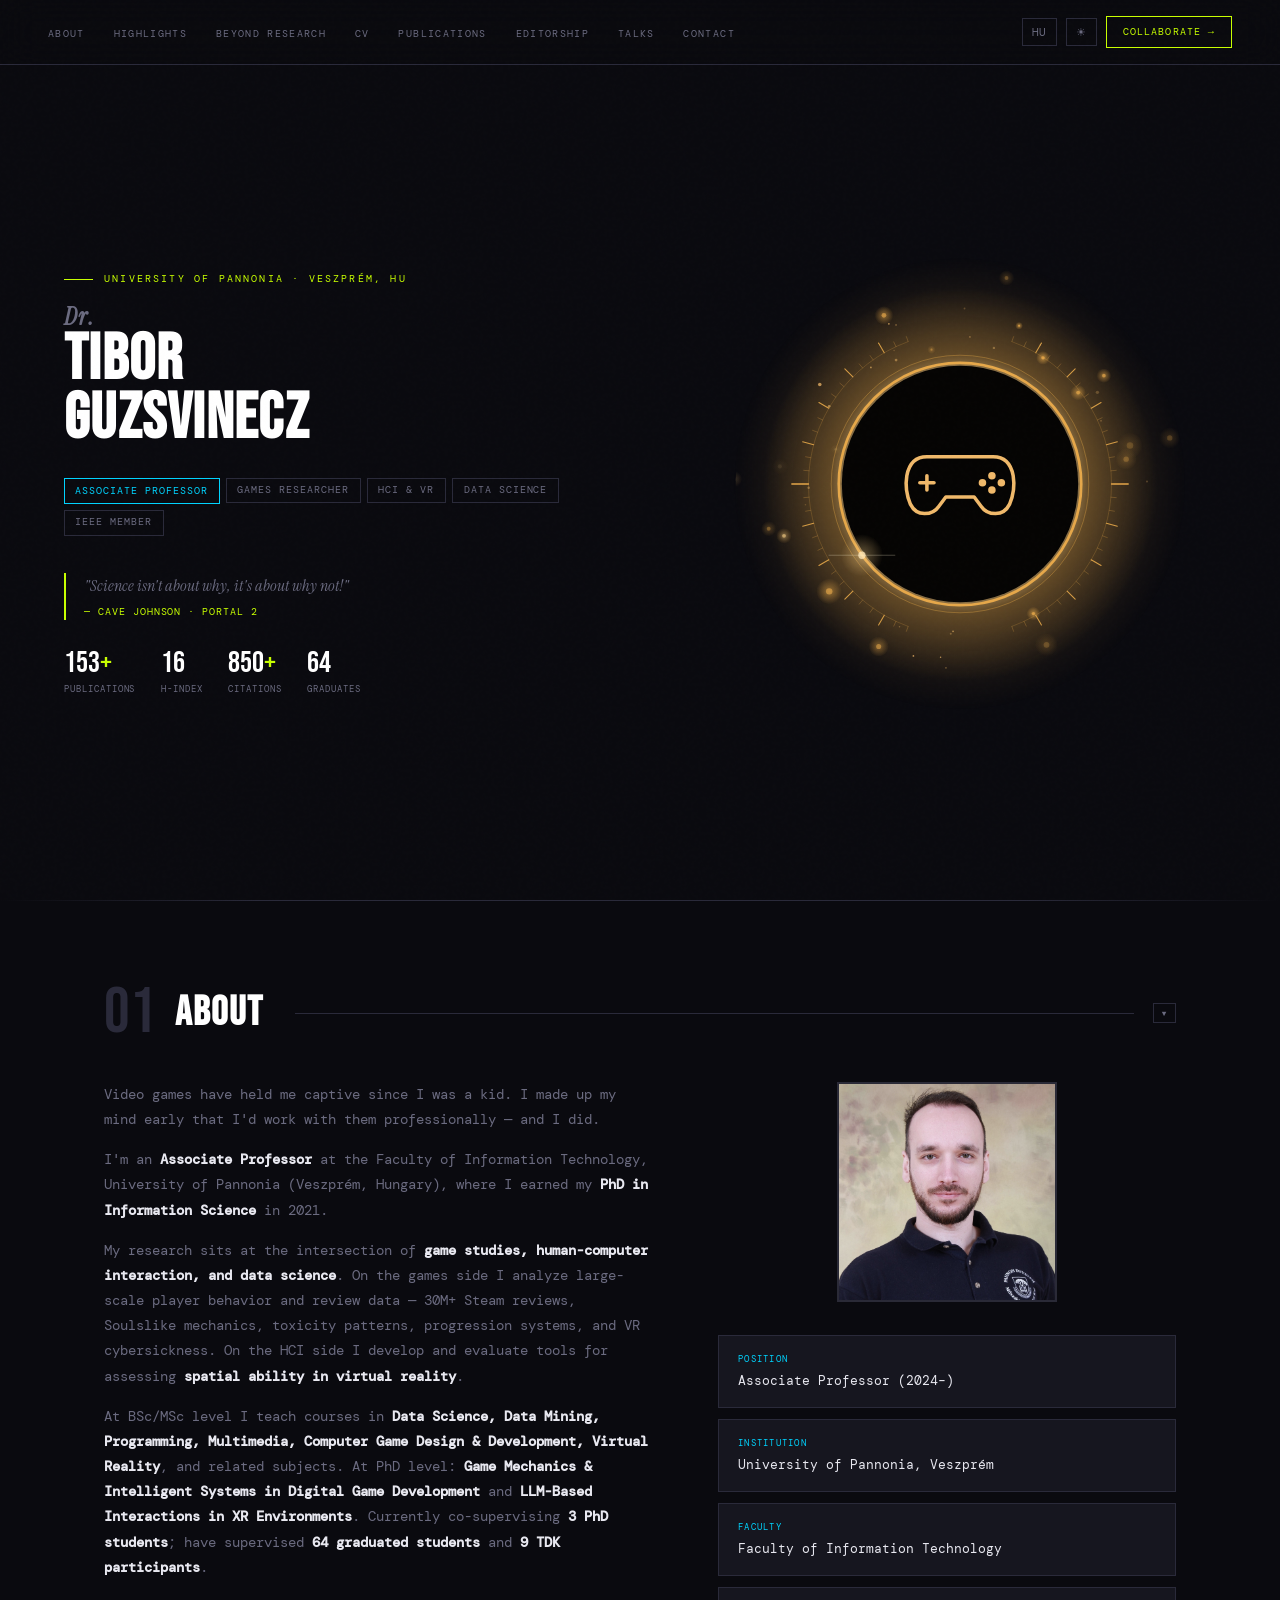
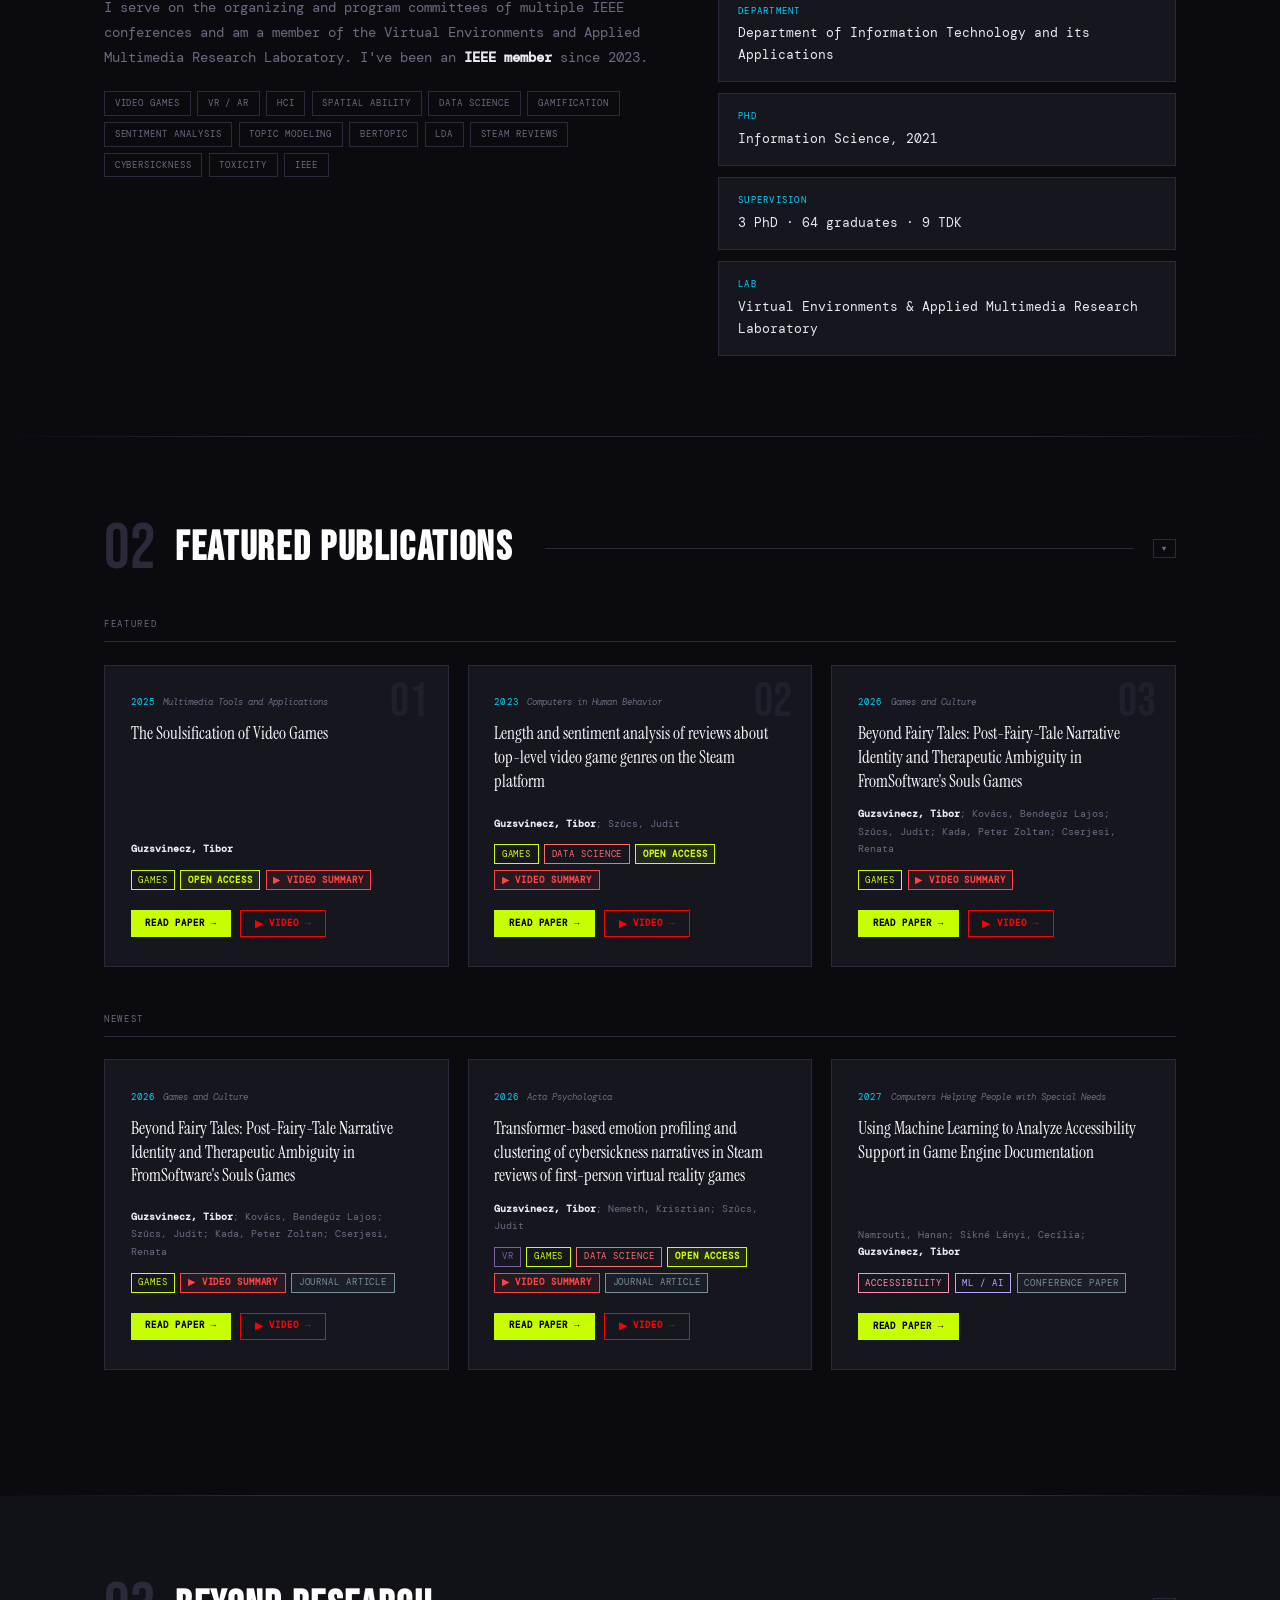
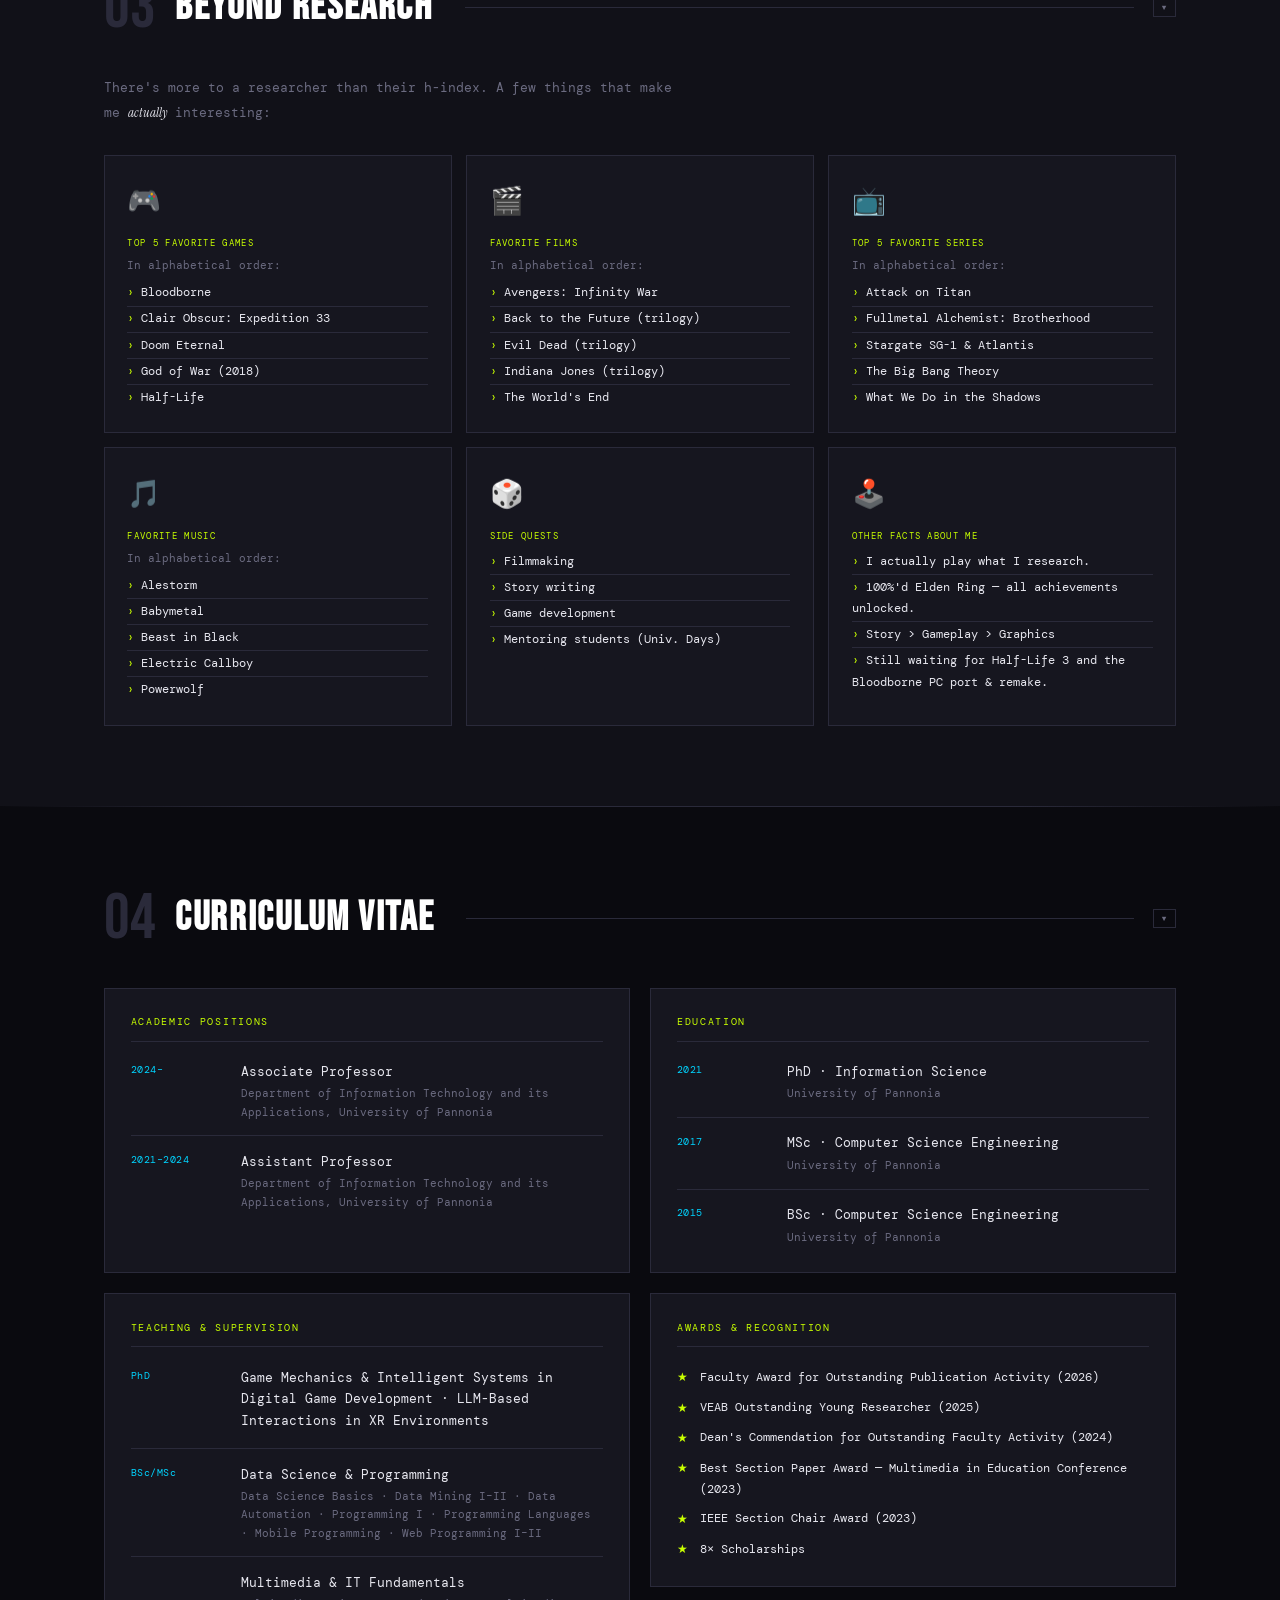
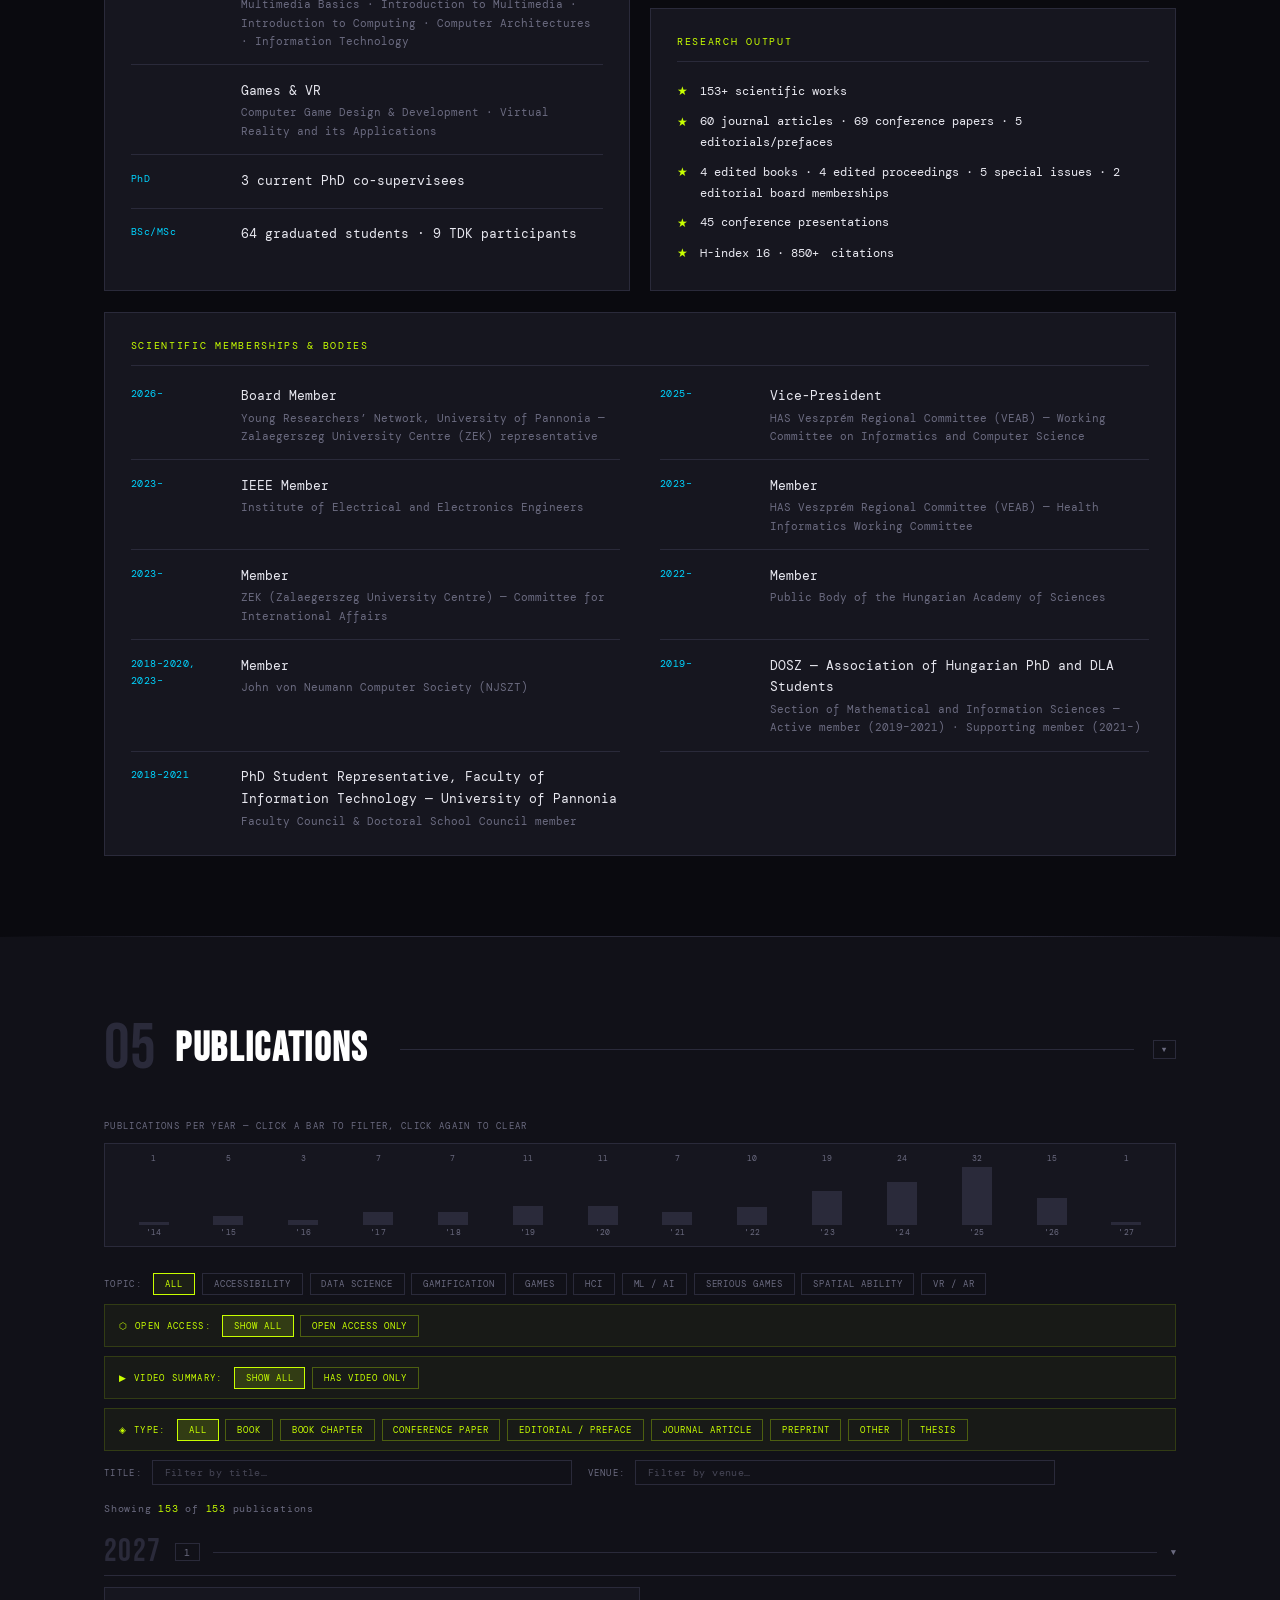
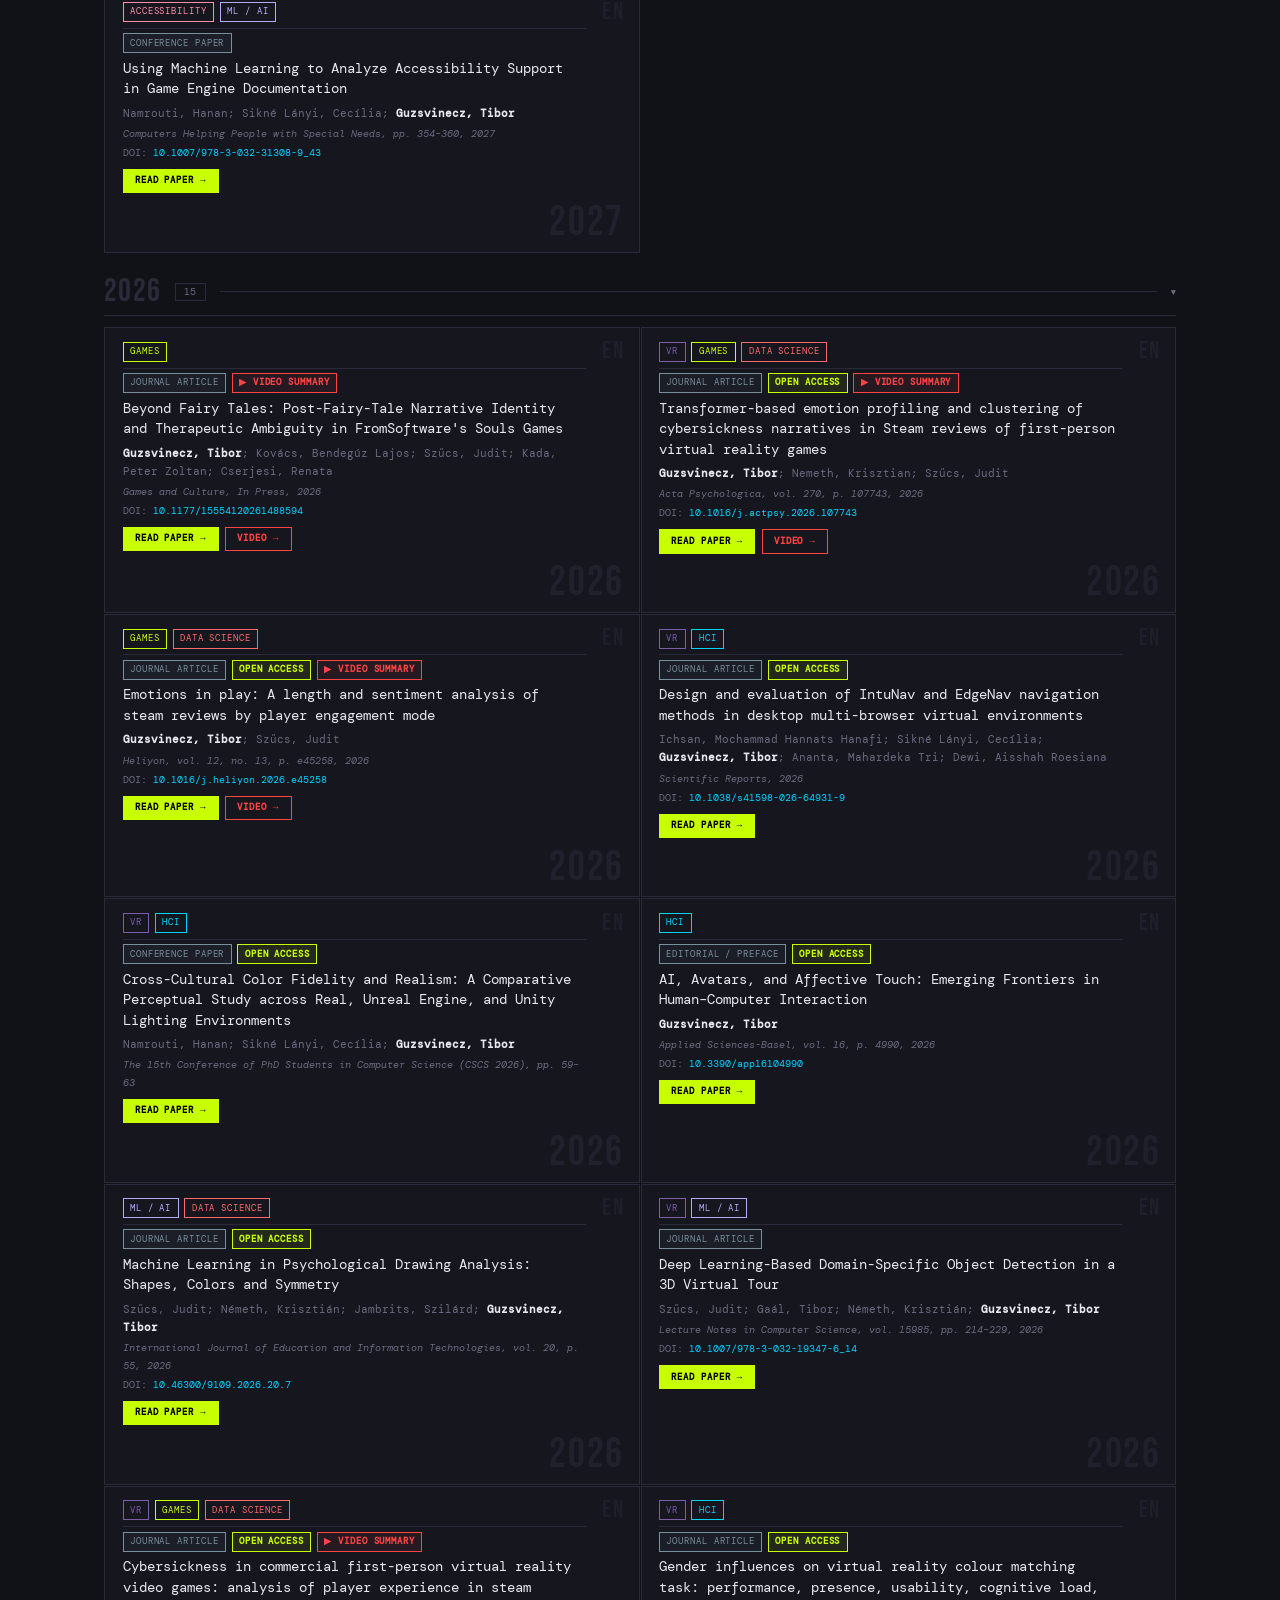
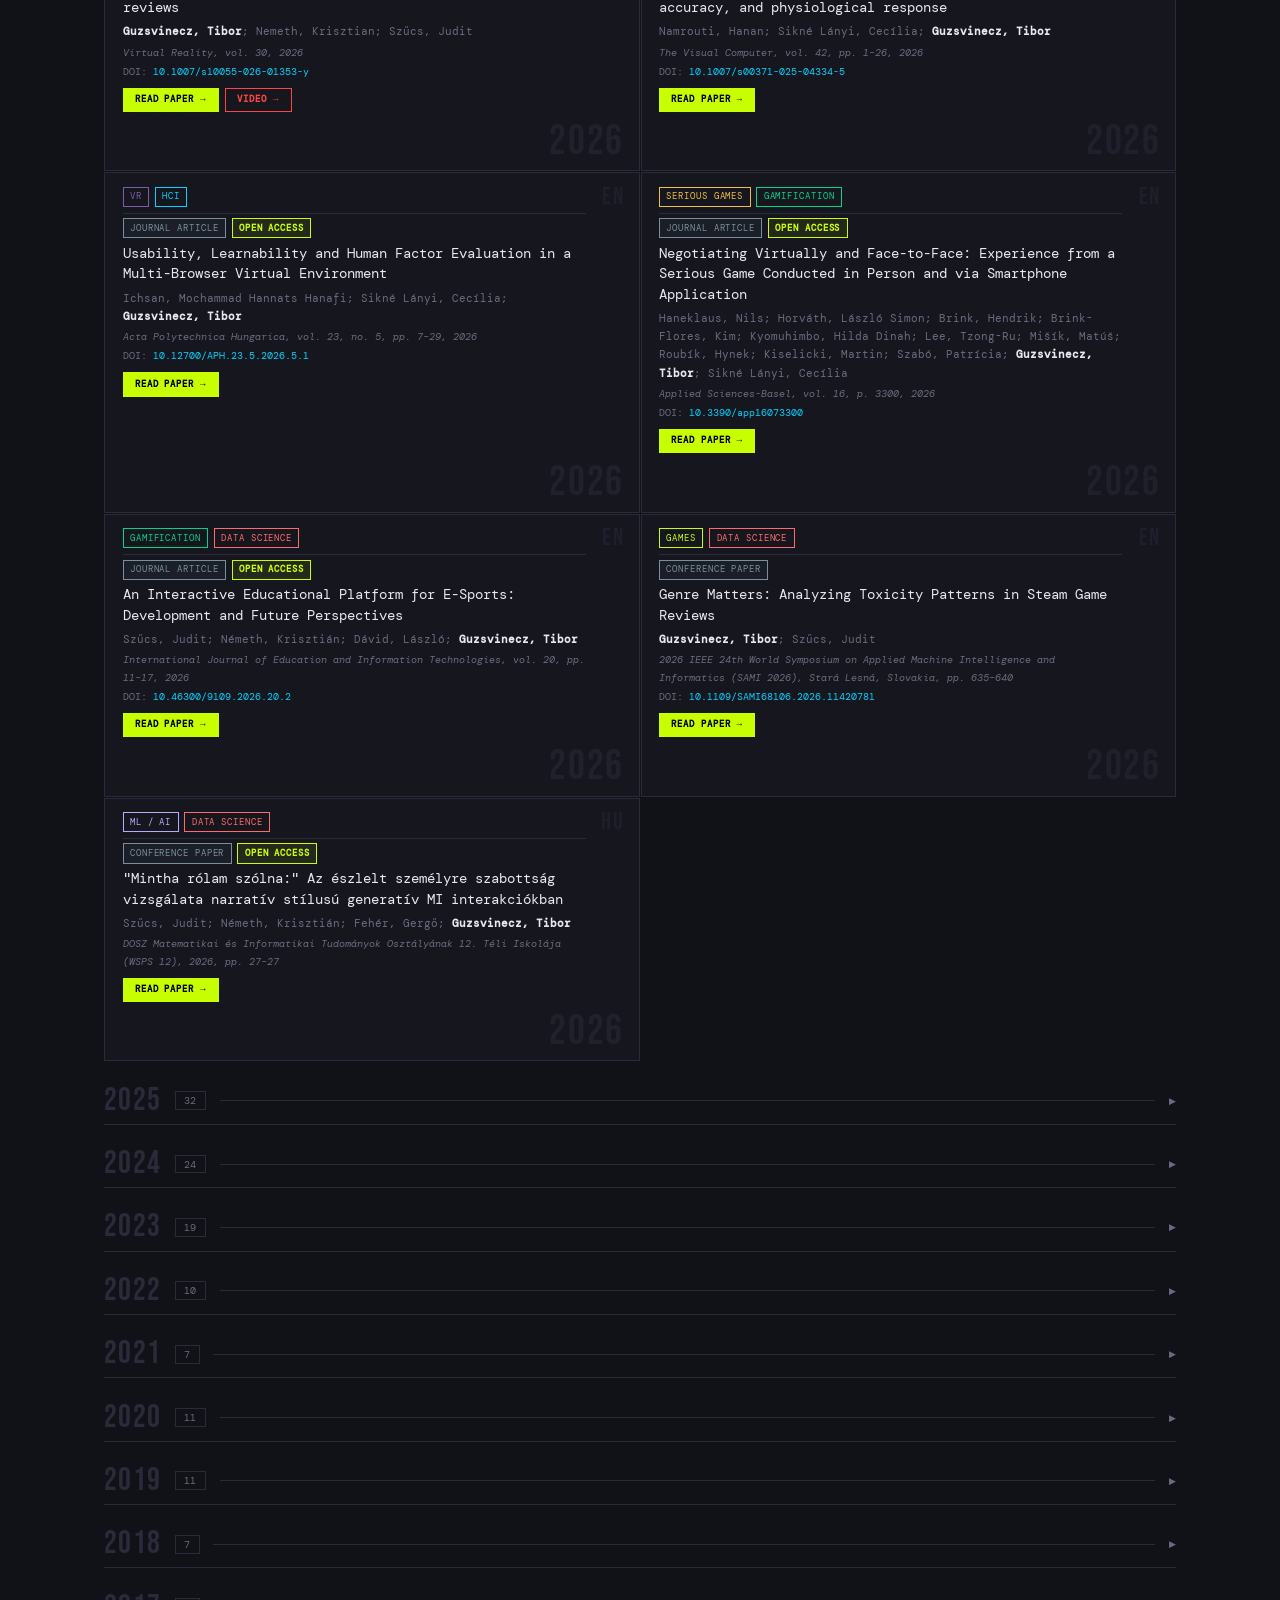
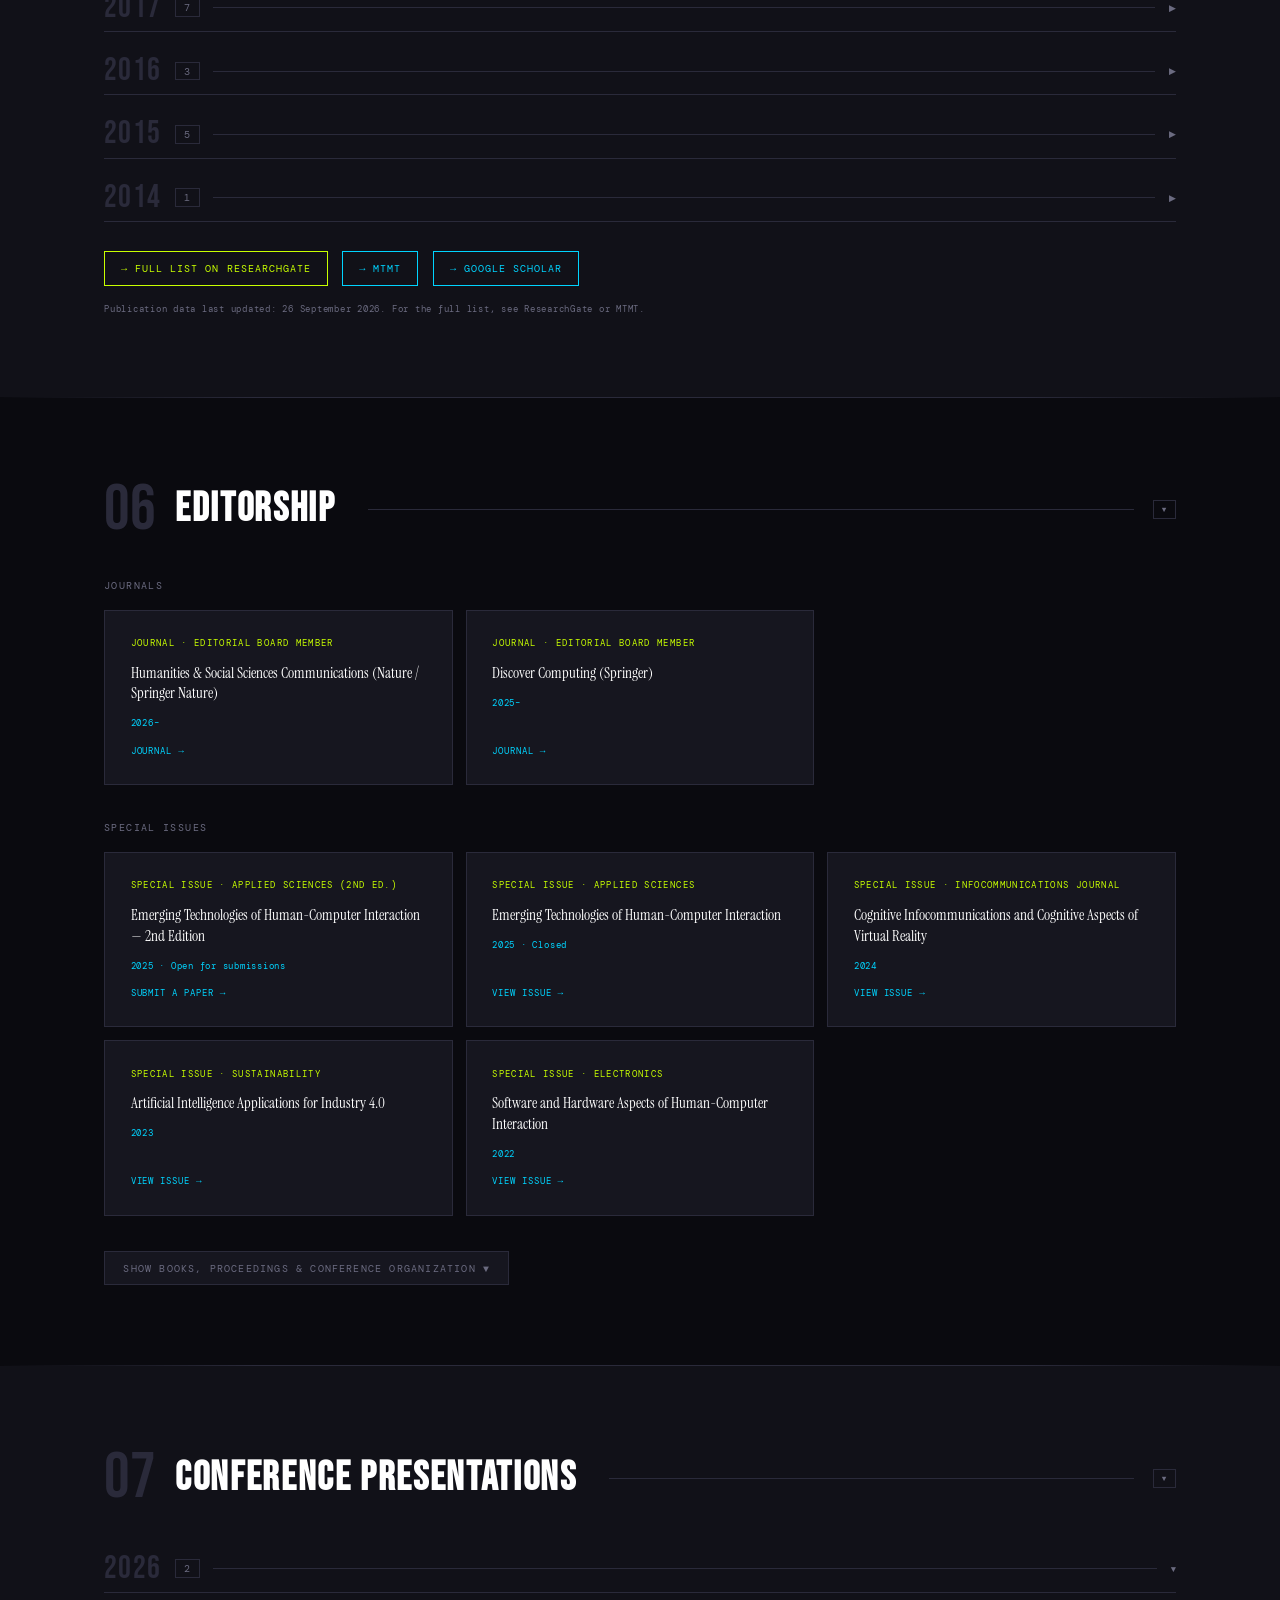
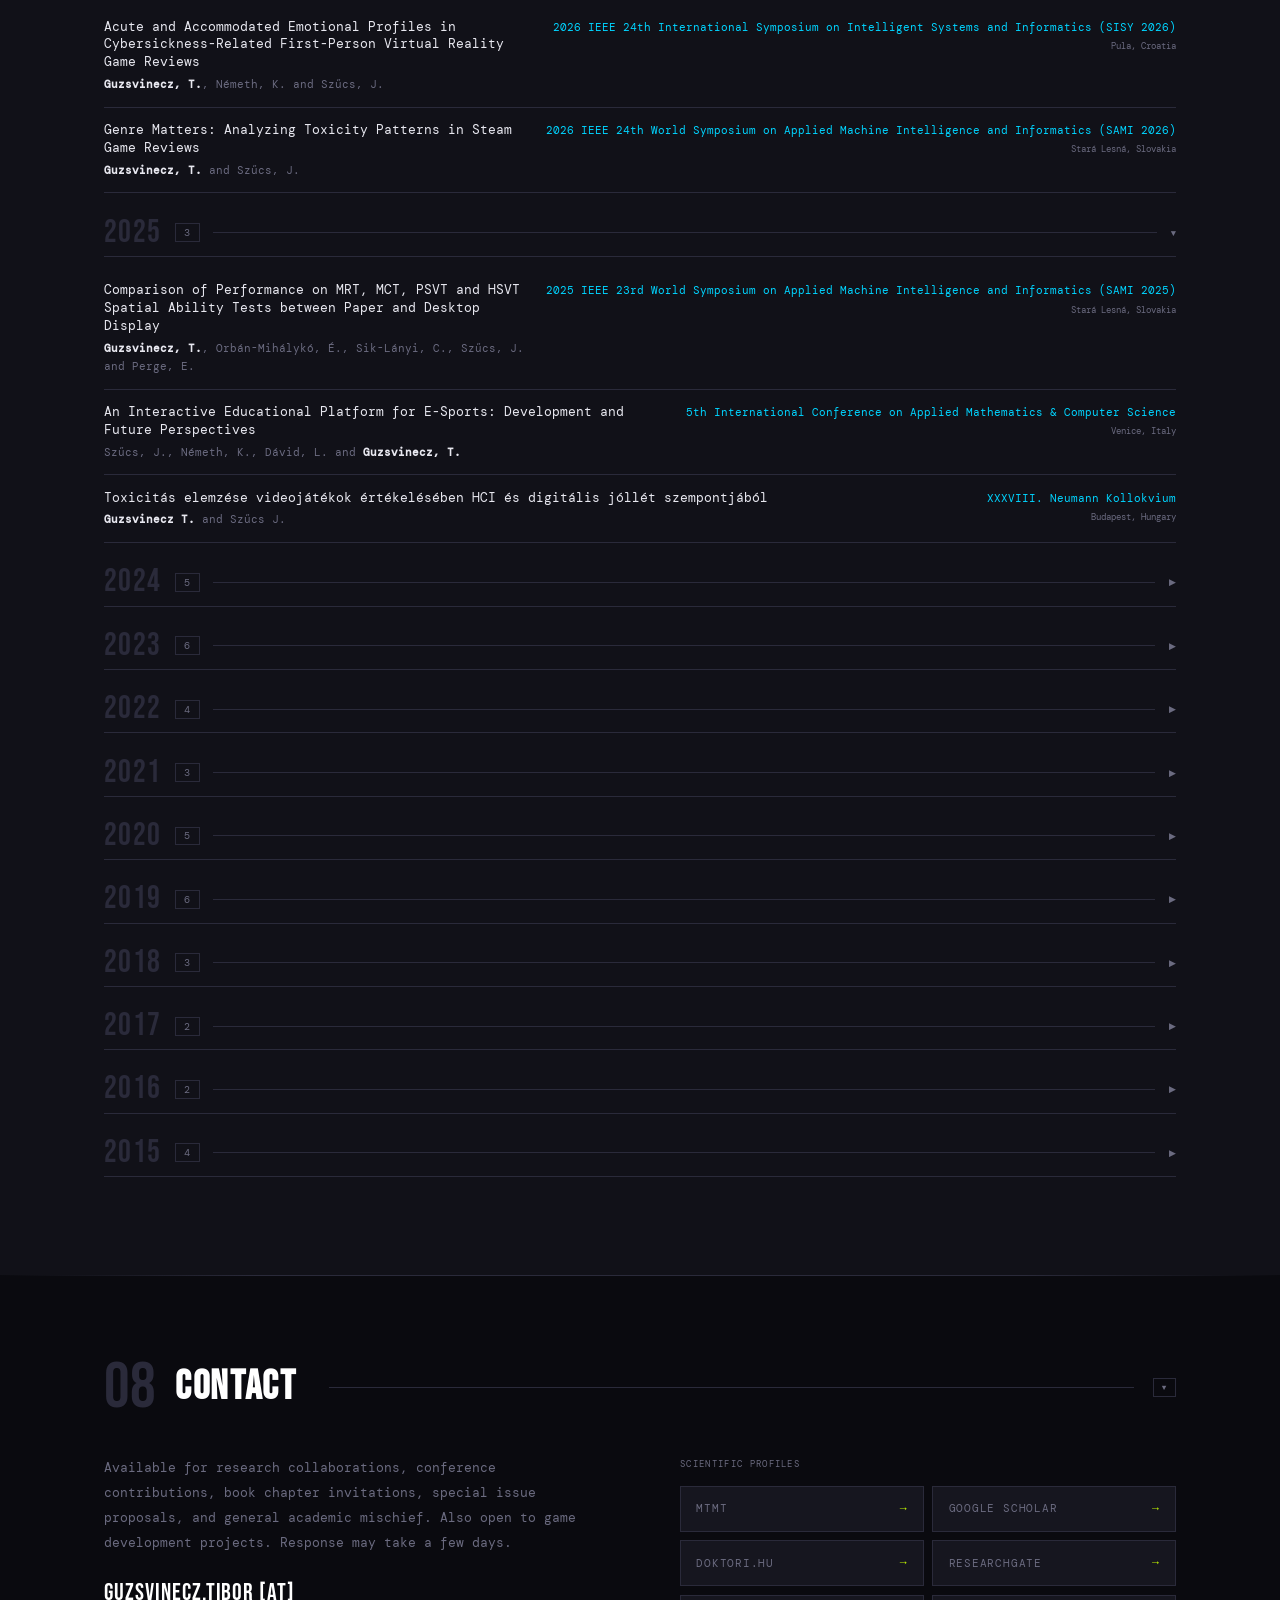
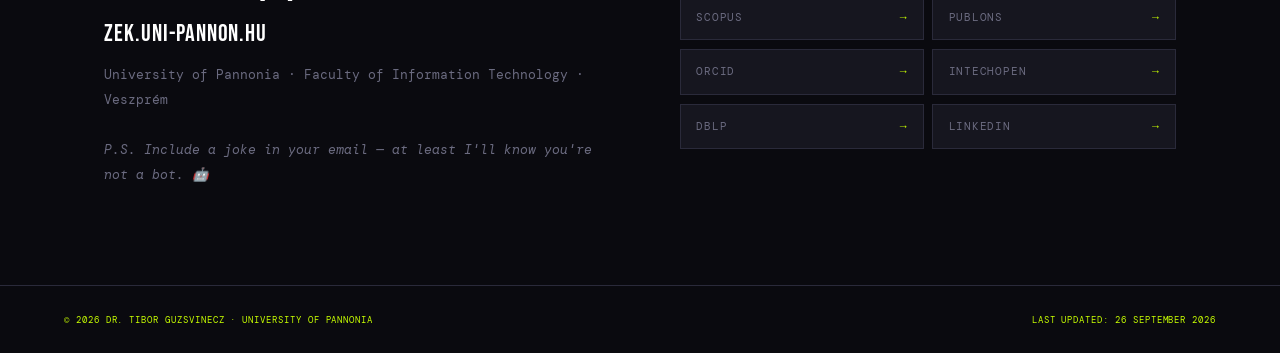
==== commit 14ce7044: "Add SISY 2026 talk (Pula, Croatia) Co-Authored-By: Claude Opus 5.5 <noreply@anthropic.com> Claude-Se" ====
--- a/index.html
+++ b/index.html
@@ -774,6 +774,7 @@
 // ── TALKS DATA ──
 const talks = [
   {yr:2026, items:[
+    {t:"Acute and Accommodated Emotional Profiles in Cybersickness-Related First-Person Virtual Reality Game Reviews",a:"<strong>Guzsvinecz, T.</strong>, Németh, K. and Szűcs, J.",c:"2026 IEEE 24th International Symposium on Intelligent Systems and Informatics (SISY 2026)",l:"Pula, Croatia"},
     {t:"Genre Matters: Analyzing Toxicity Patterns in Steam Game Reviews",a:"<strong>Guzsvinecz, T.</strong> and Szűcs, J.",c:"2026 IEEE 24th World Symposium on Applied Machine Intelligence and Informatics (SAMI 2026)",l:"Stará Lesná, Slovakia"},
   ]},
   {yr:2025, items:[
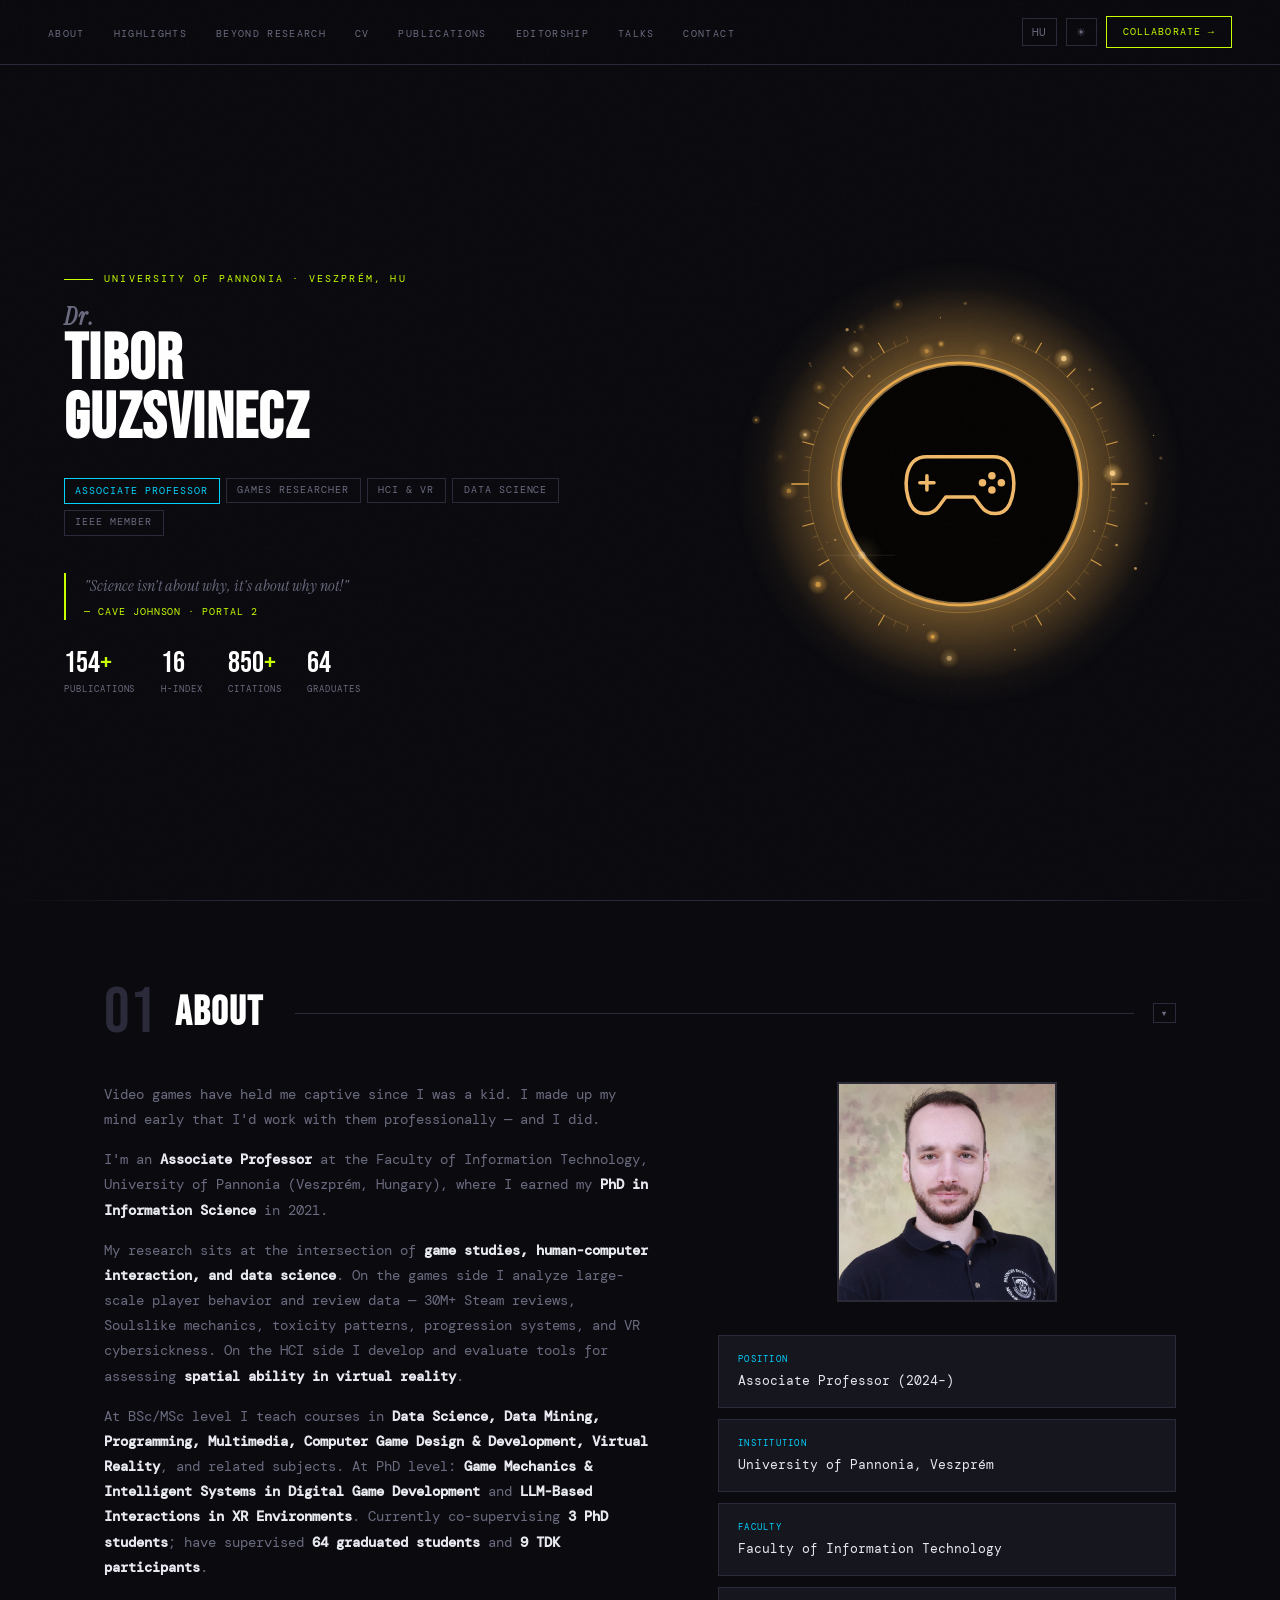
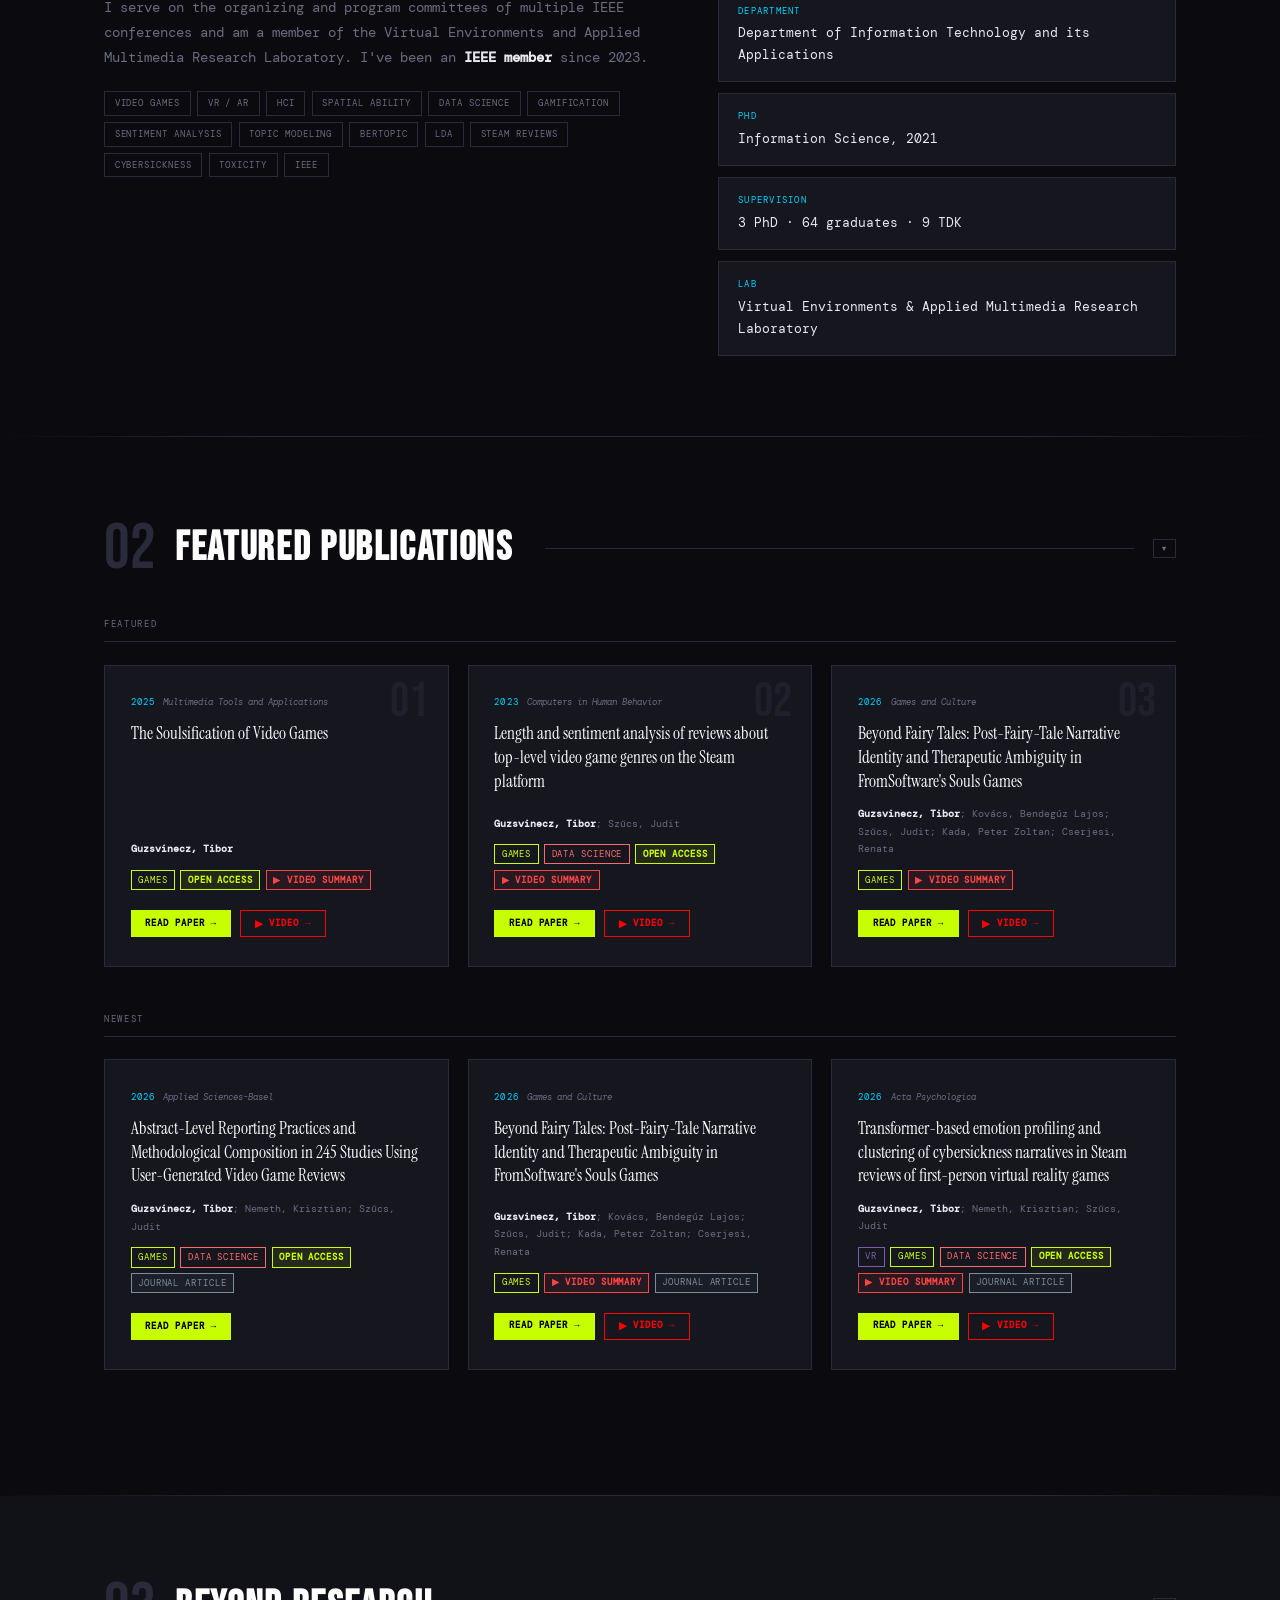
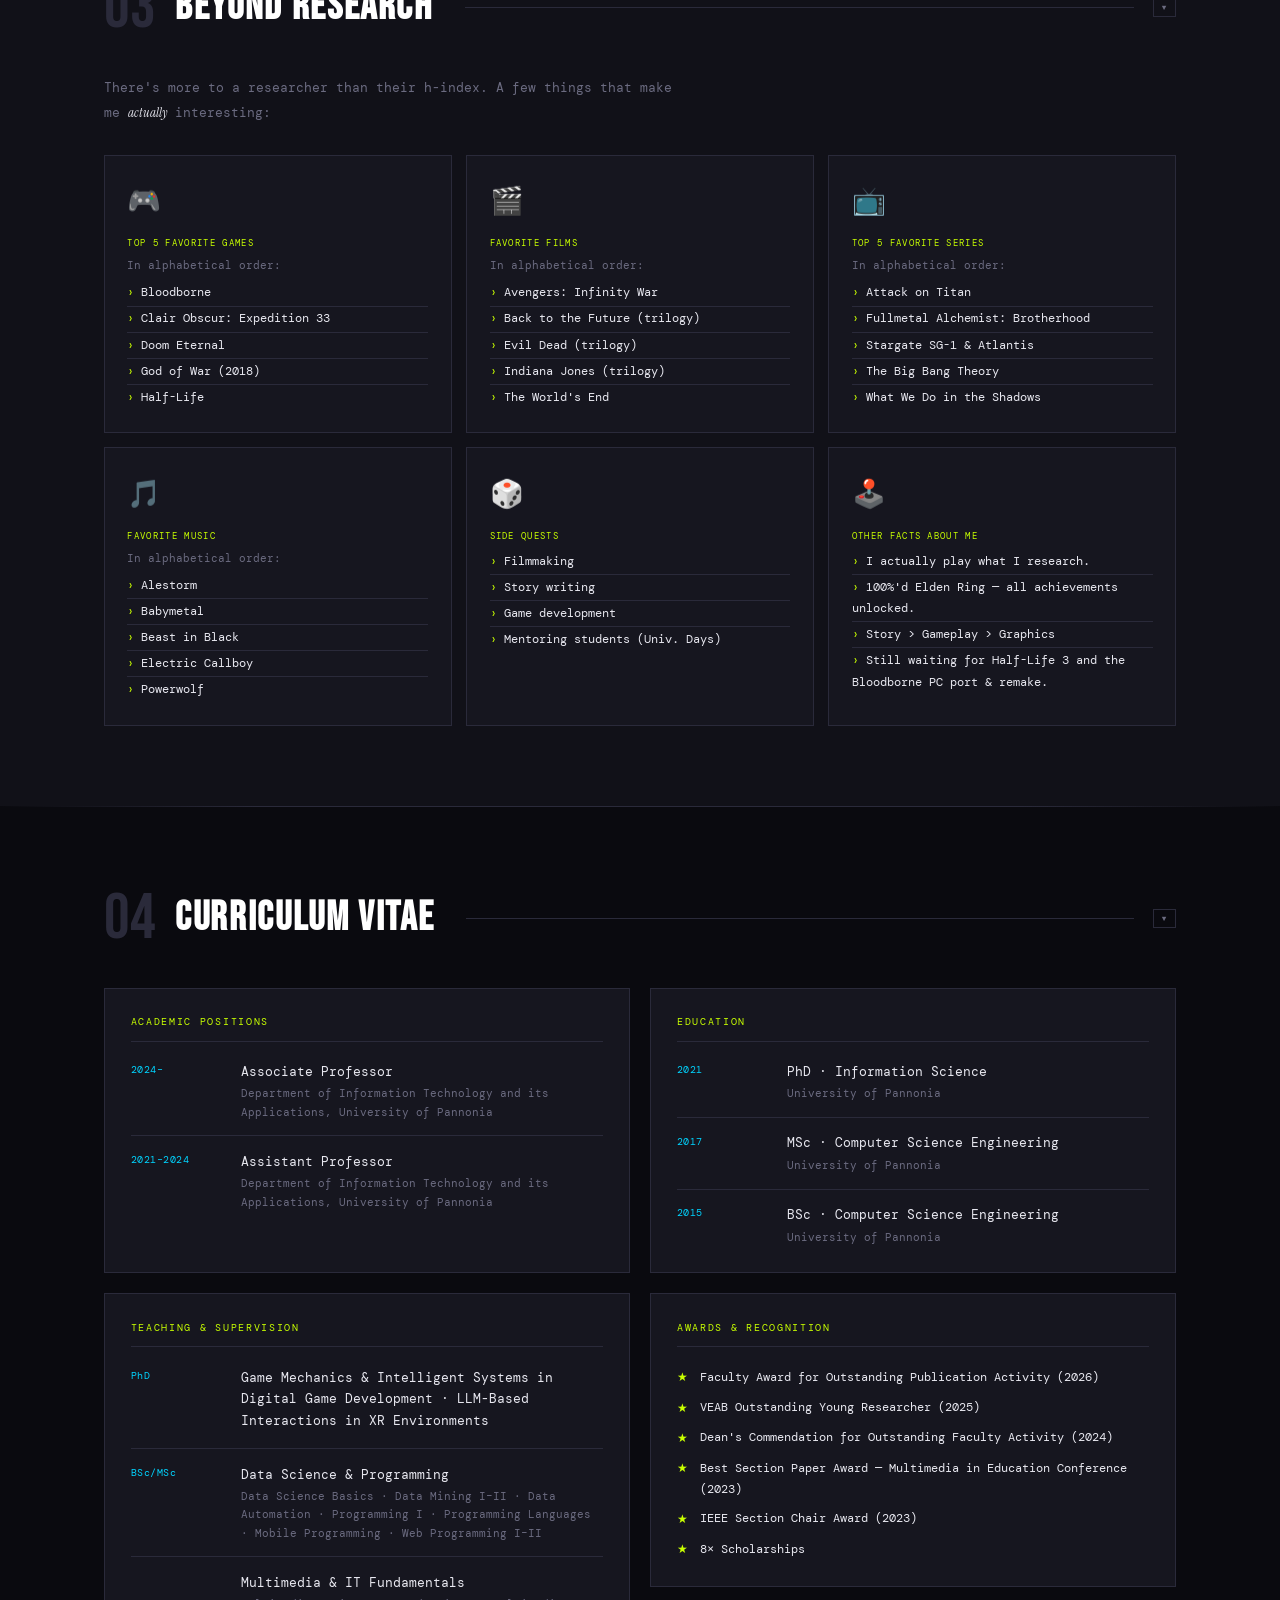
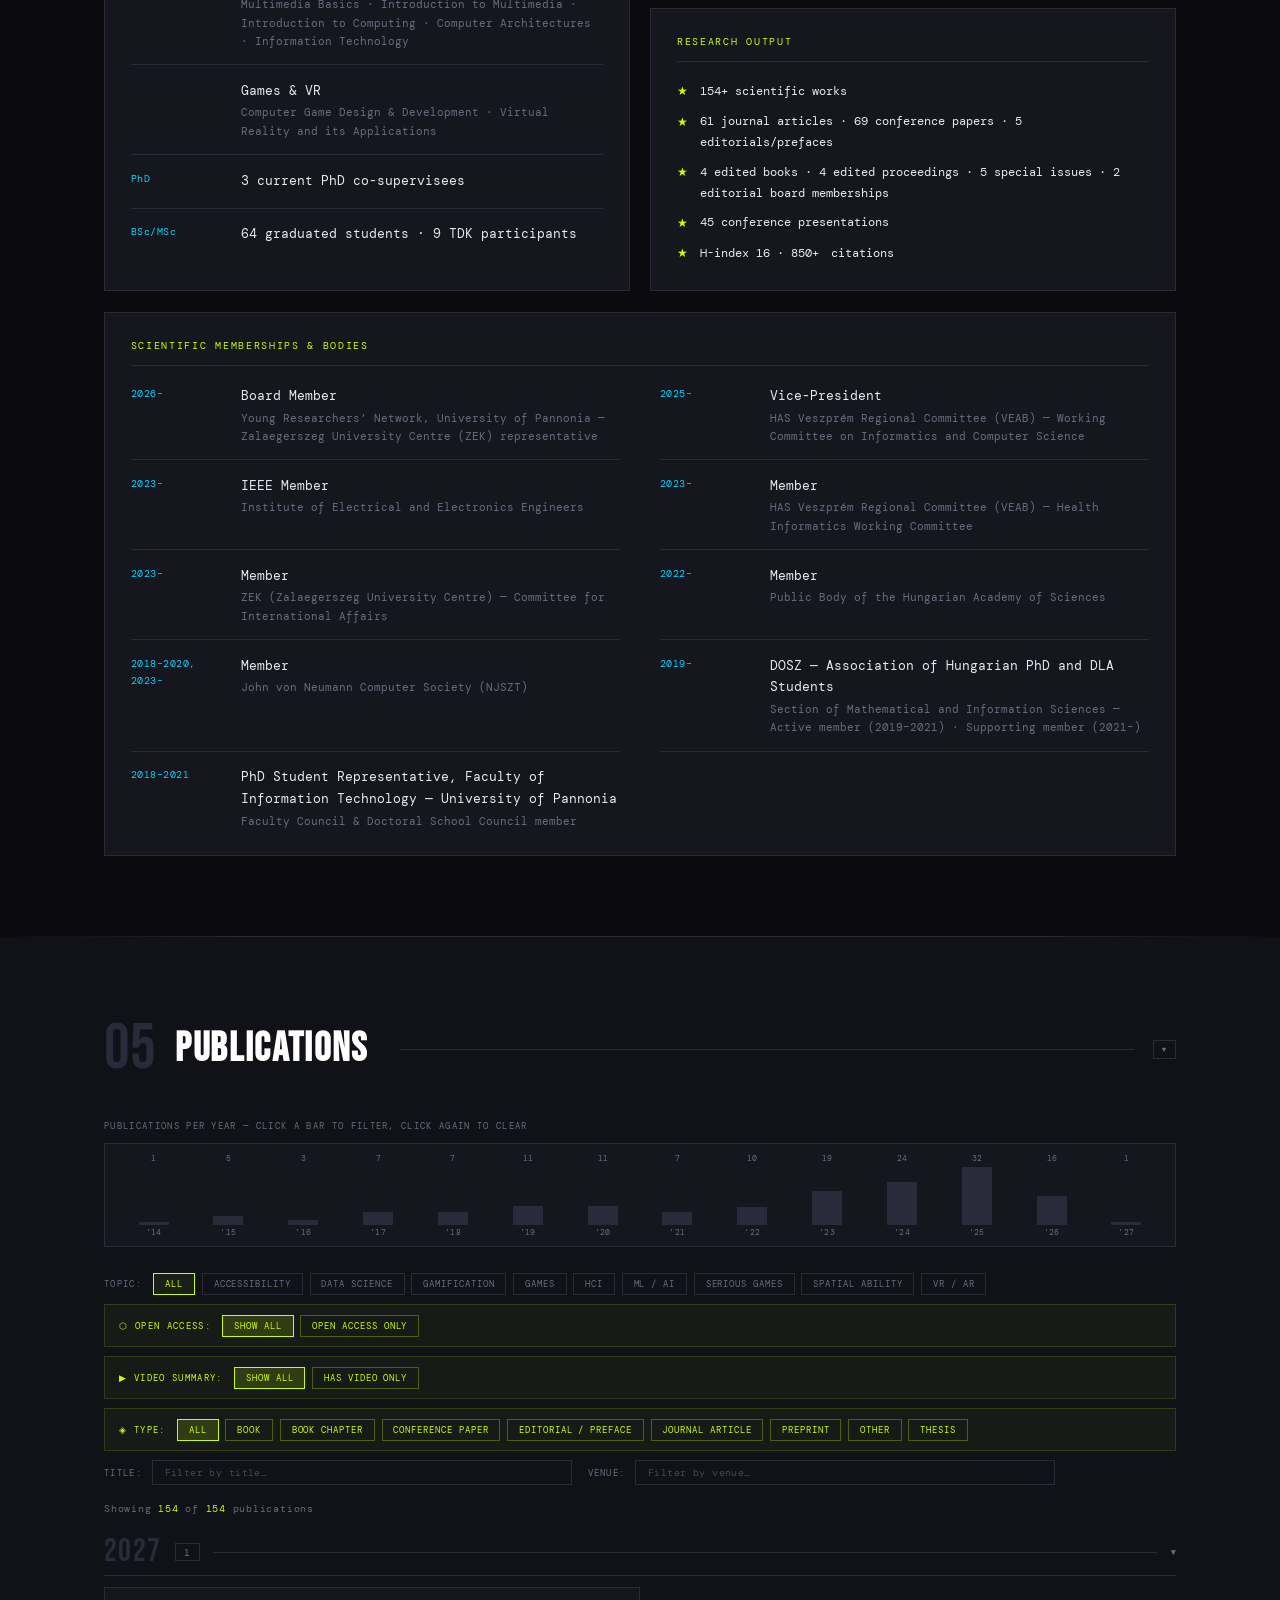
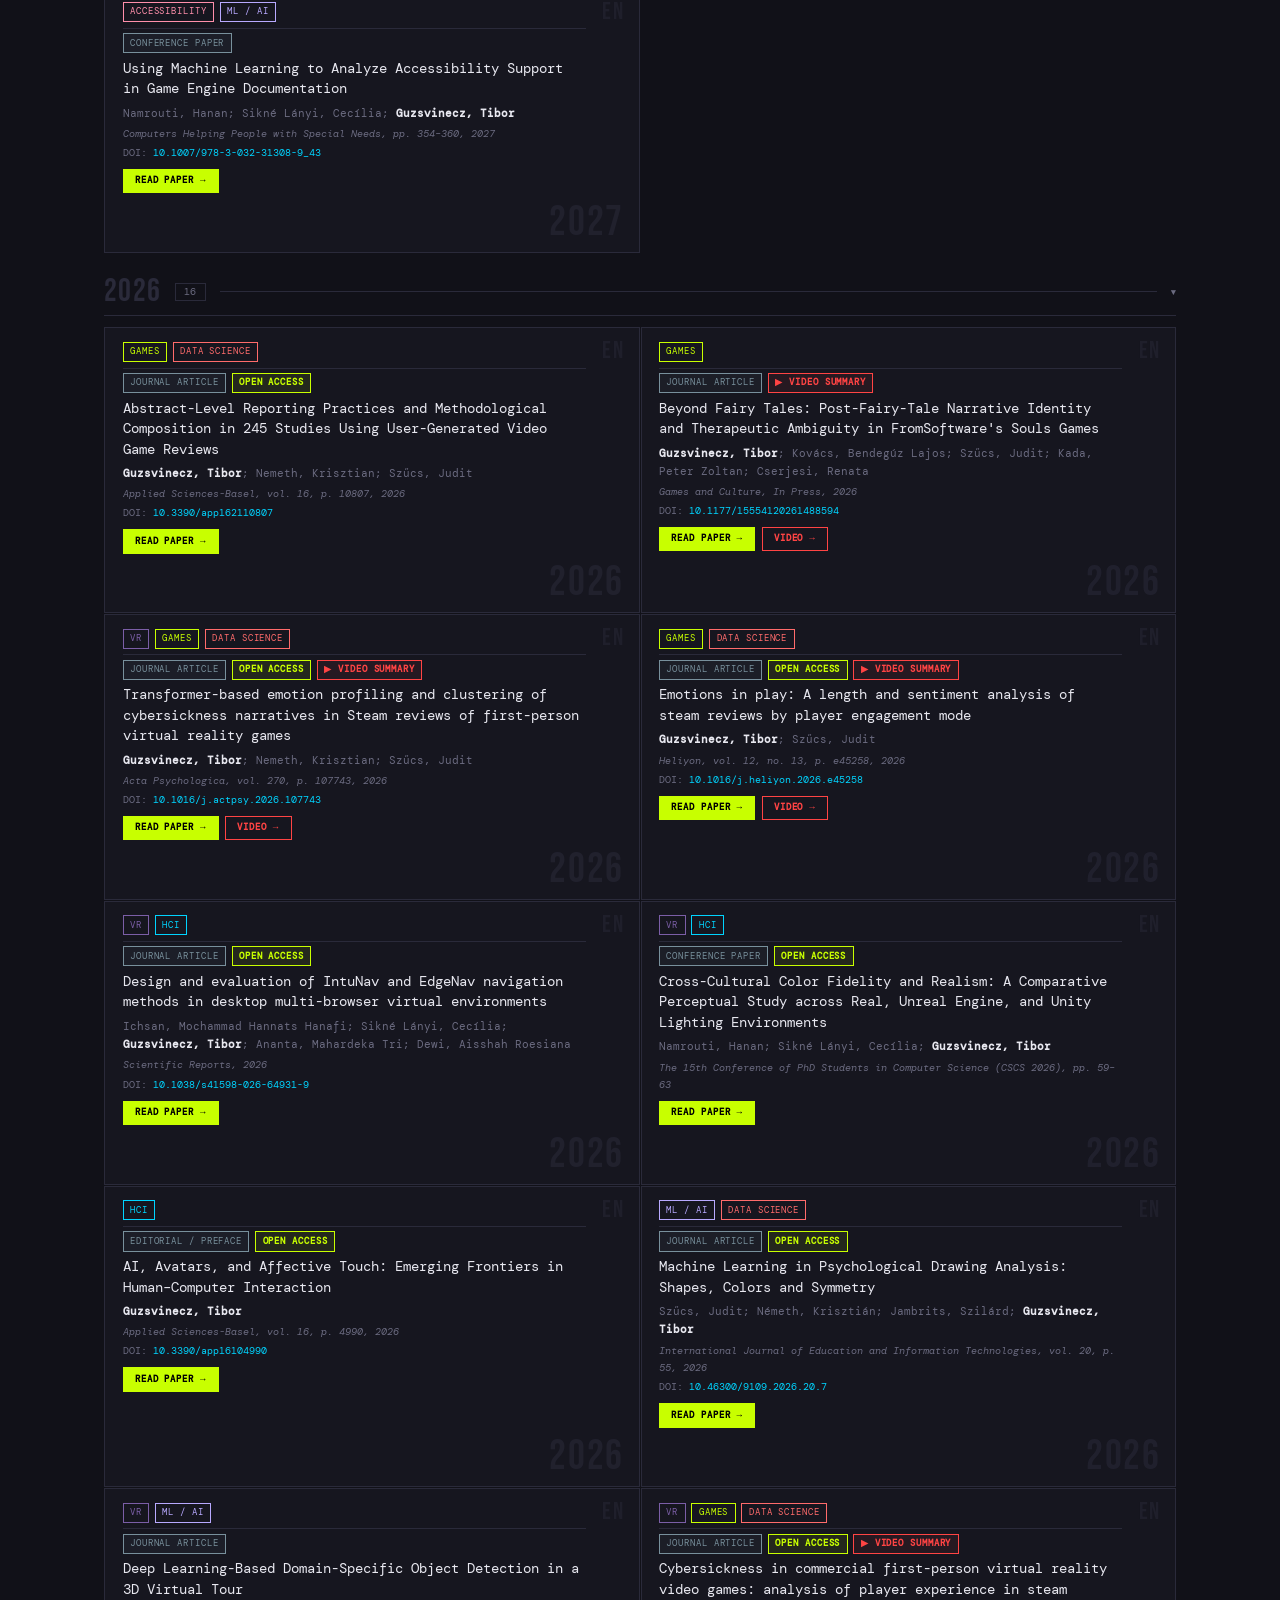
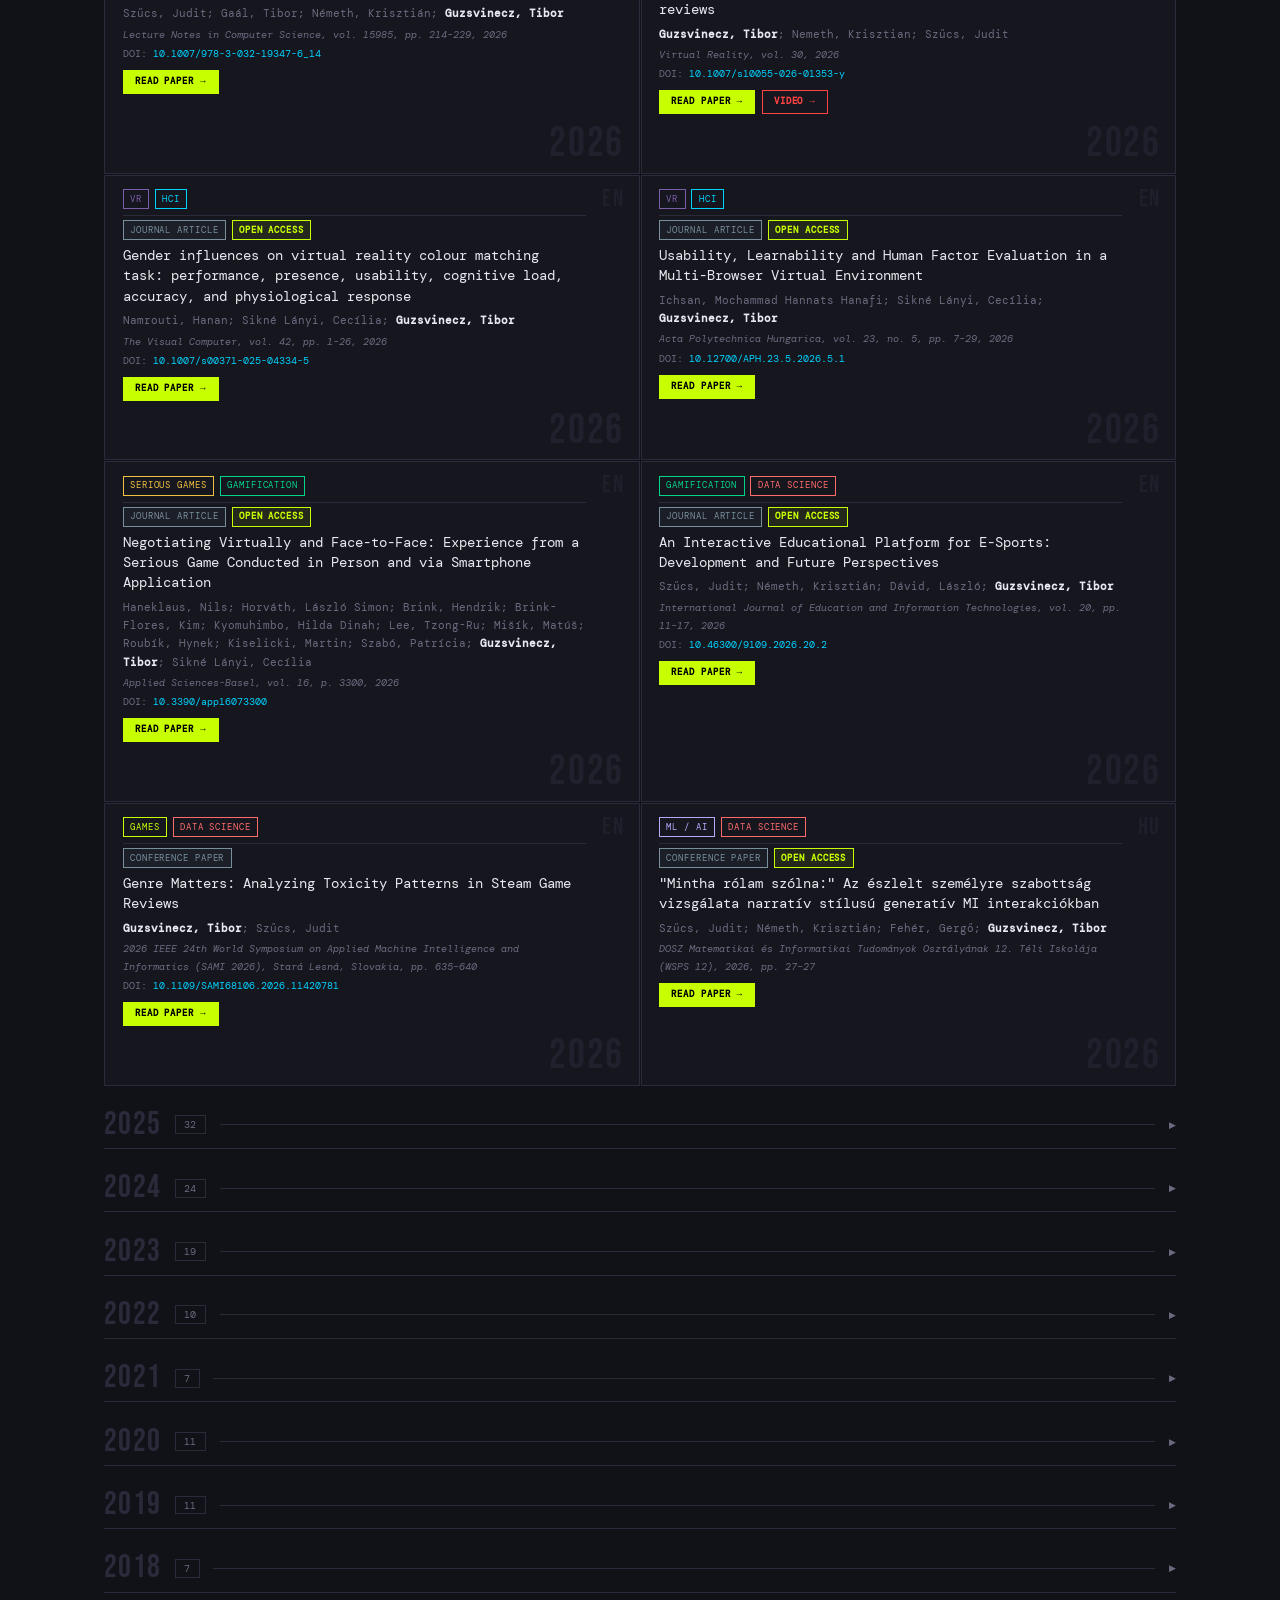
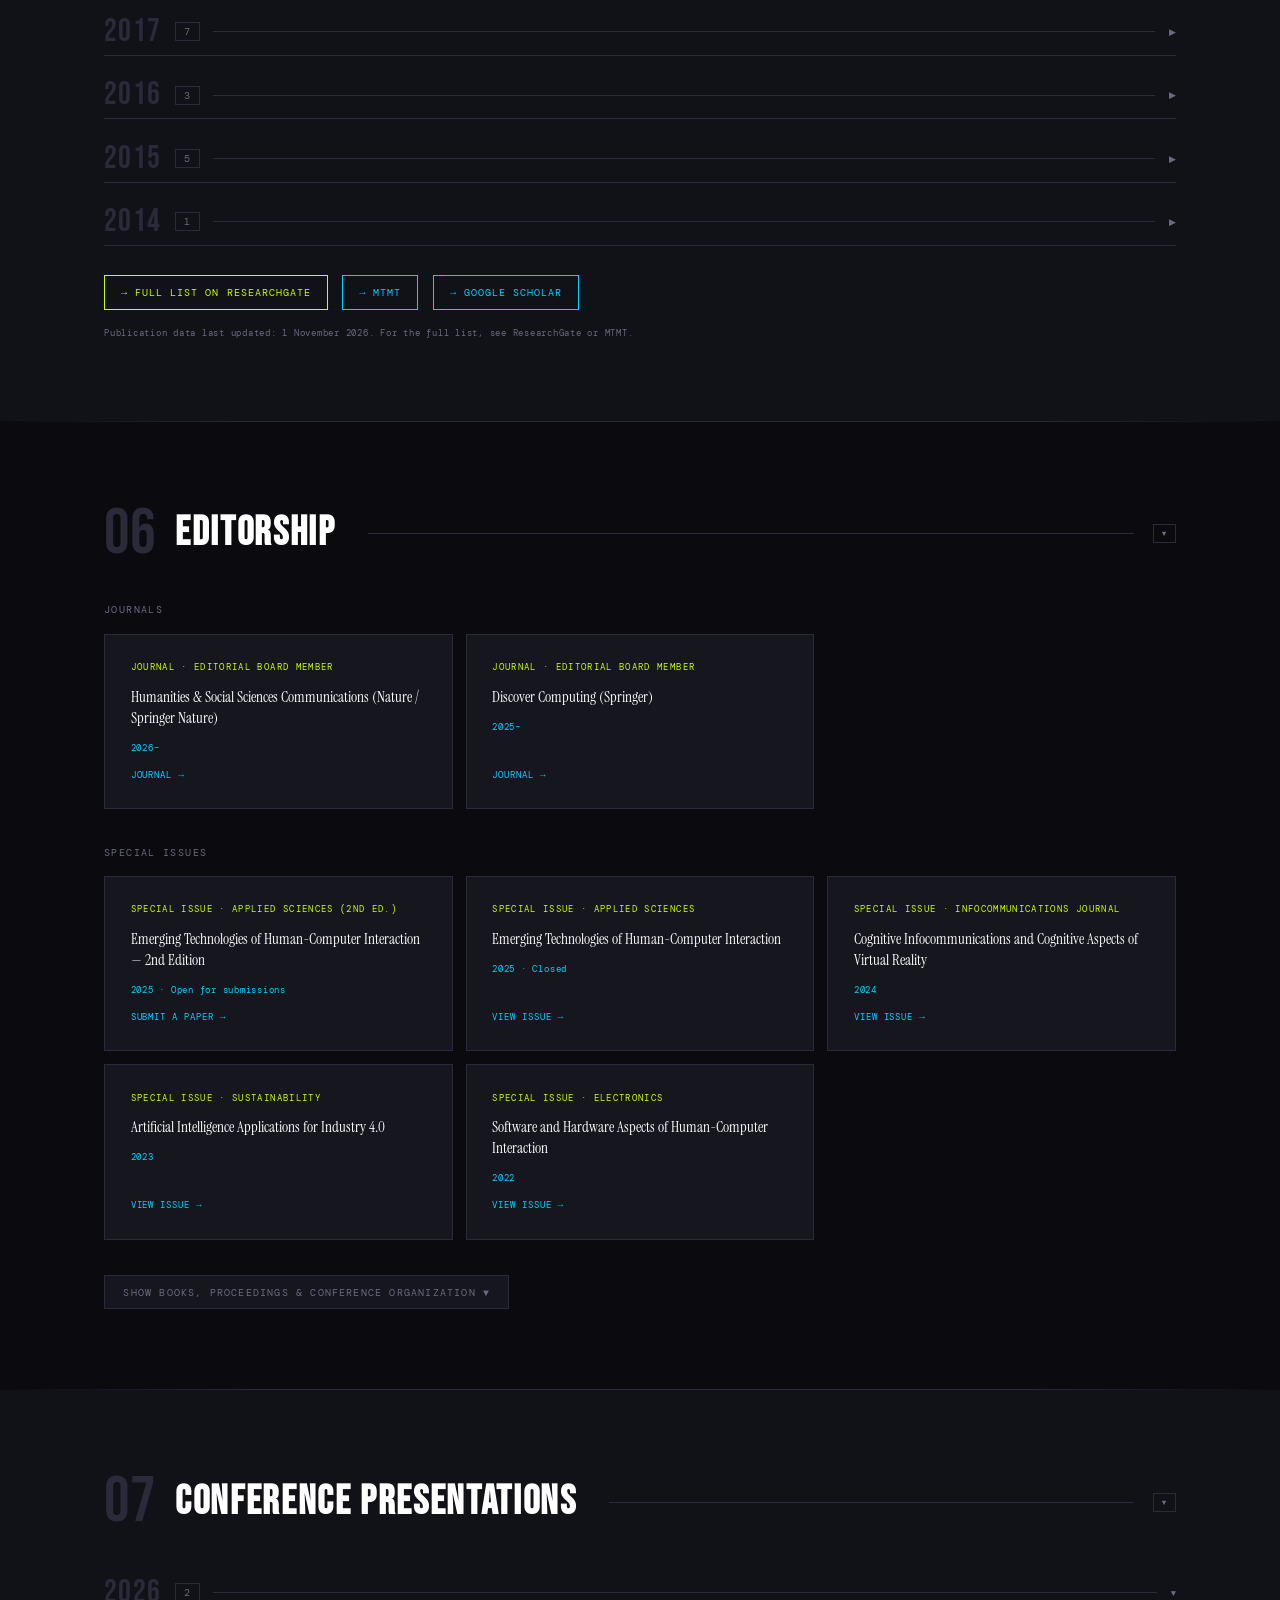
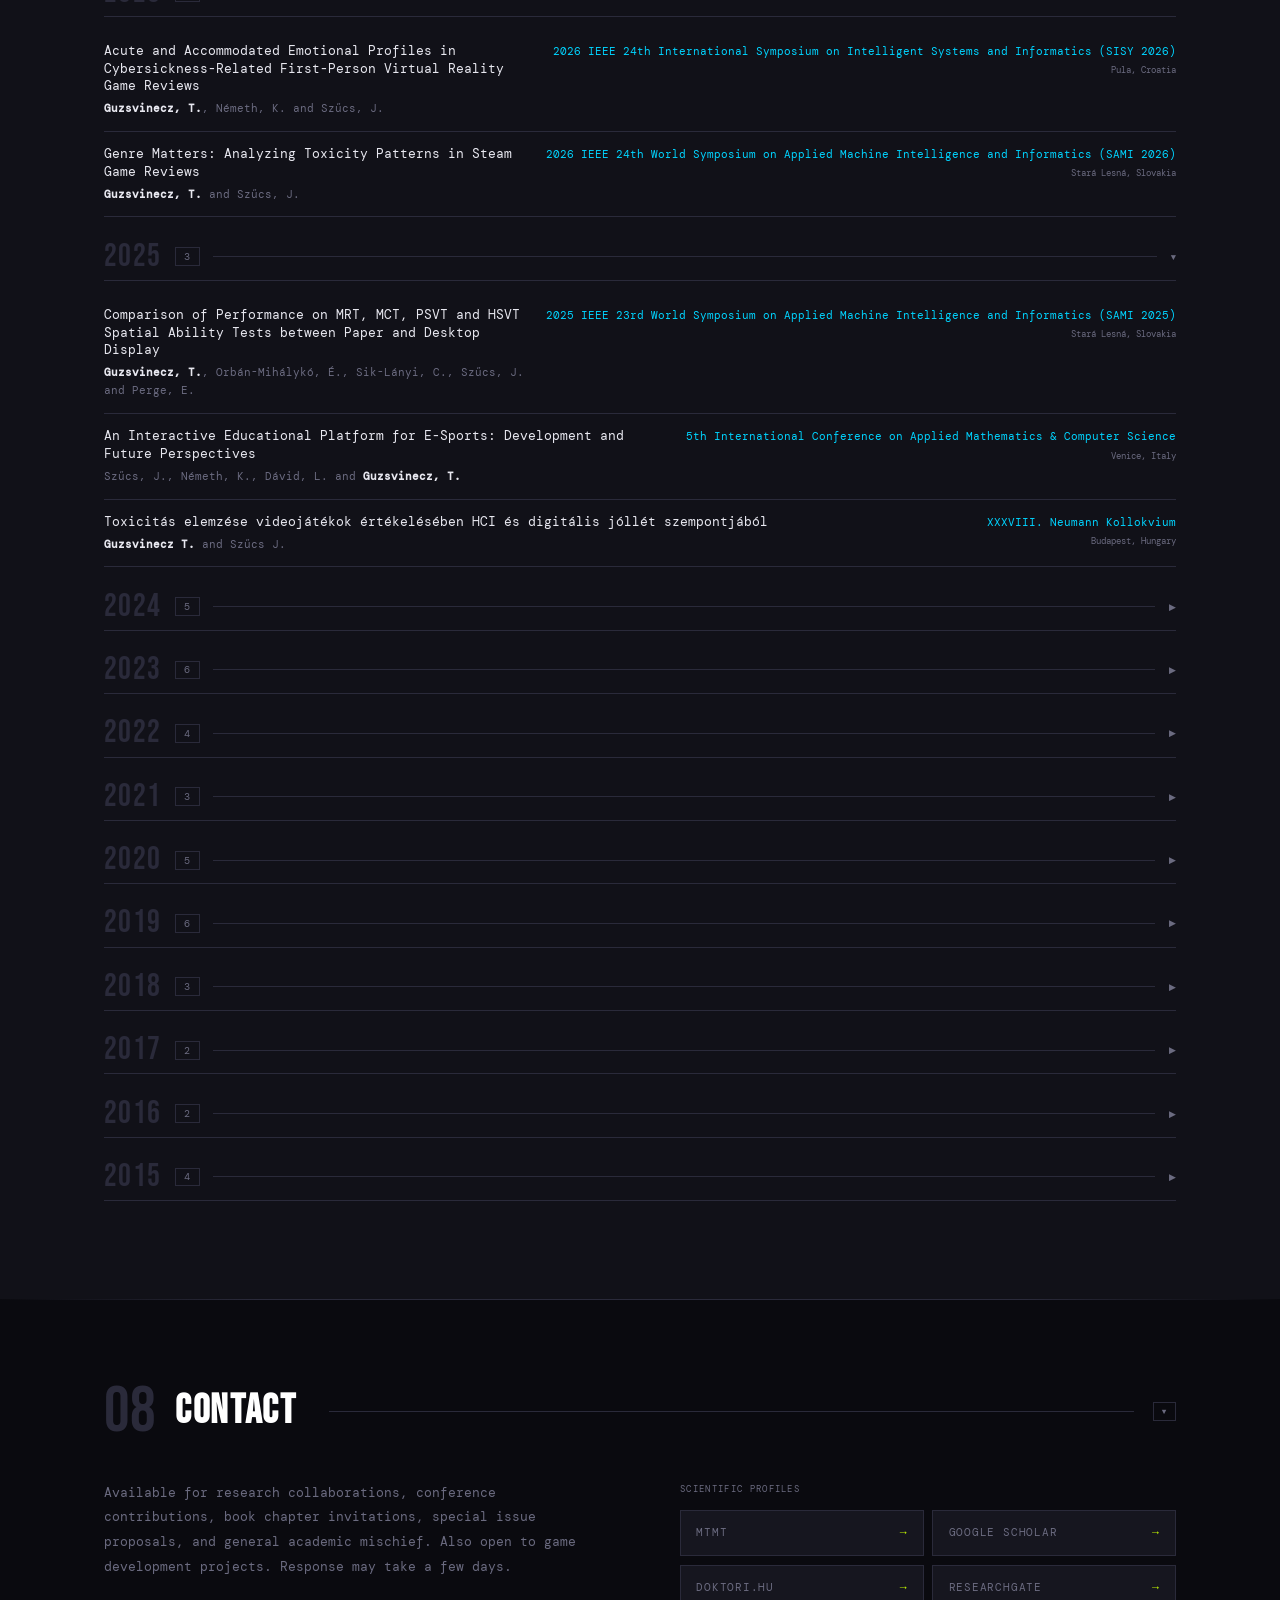
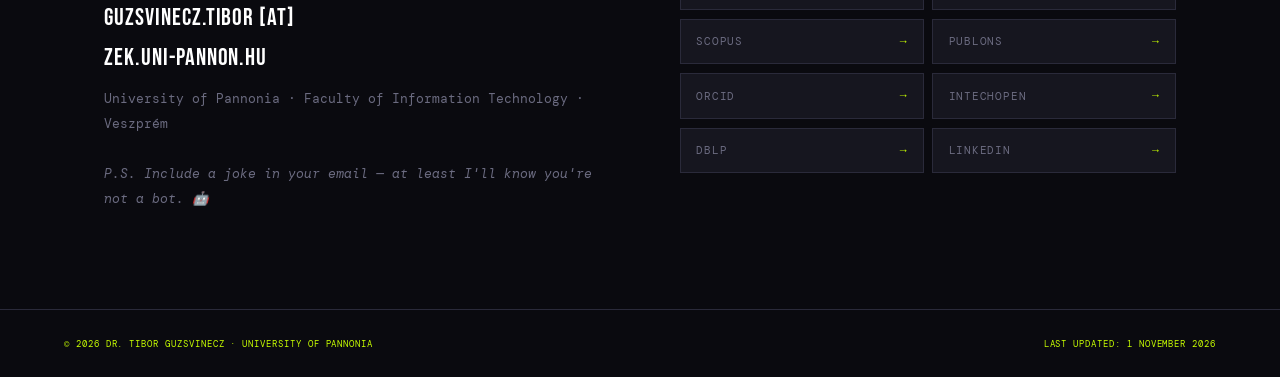
==== commit 7721c4cd: "Add files via upload" ====
--- a/index.html
+++ b/index.html
@@ -415,8 +415,8 @@
     <a class="pfl alt" href="https://scholar.google.com/citations?user=03Sg_PgAAAAJ" target="_blank">→ Google Scholar</a>
   </div>
   <div class="updated">
-    <span data-en>Publication data last updated: 26 September 2026. For the full list, see ResearchGate or MTMT.</span>
-    <span data-hu>A publikációs adatok utolsó frissítése: 2026. szeptember 26. A teljes listáért lásd a ResearchGate-et vagy az MTMT-t.</span>
+    <span data-en>Publication data last updated: 1 November 2026. For the full list, see ResearchGate or MTMT.</span>
+    <span data-hu>A publikációs adatok utolsó frissítése: 2026. november 1. A teljes listáért lásd a ResearchGate-et vagy az MTMT-t.</span>
   </div>
 </div></div>
 
@@ -511,7 +511,7 @@
 
 <footer>
   <div class="fc"><span data-en>© 2026 Dr. Tibor Guzsvinecz <span>·</span> University of Pannonia</span><span data-hu>© 2026 Dr. Guzsvinecz Tibor <span>·</span> Pannon Egyetem</span></div>
-  <div class="fc"><span data-en>Last updated: 26 September 2026</span><span data-hu>Utolsó frissítés: 2026. szeptember 26.</span></div>
+  <div class="fc"><span data-en>Last updated: 1 November 2026</span><span data-hu>Utolsó frissítés: 2026. november 1.</span></div>
 </footer>
 
 <script>
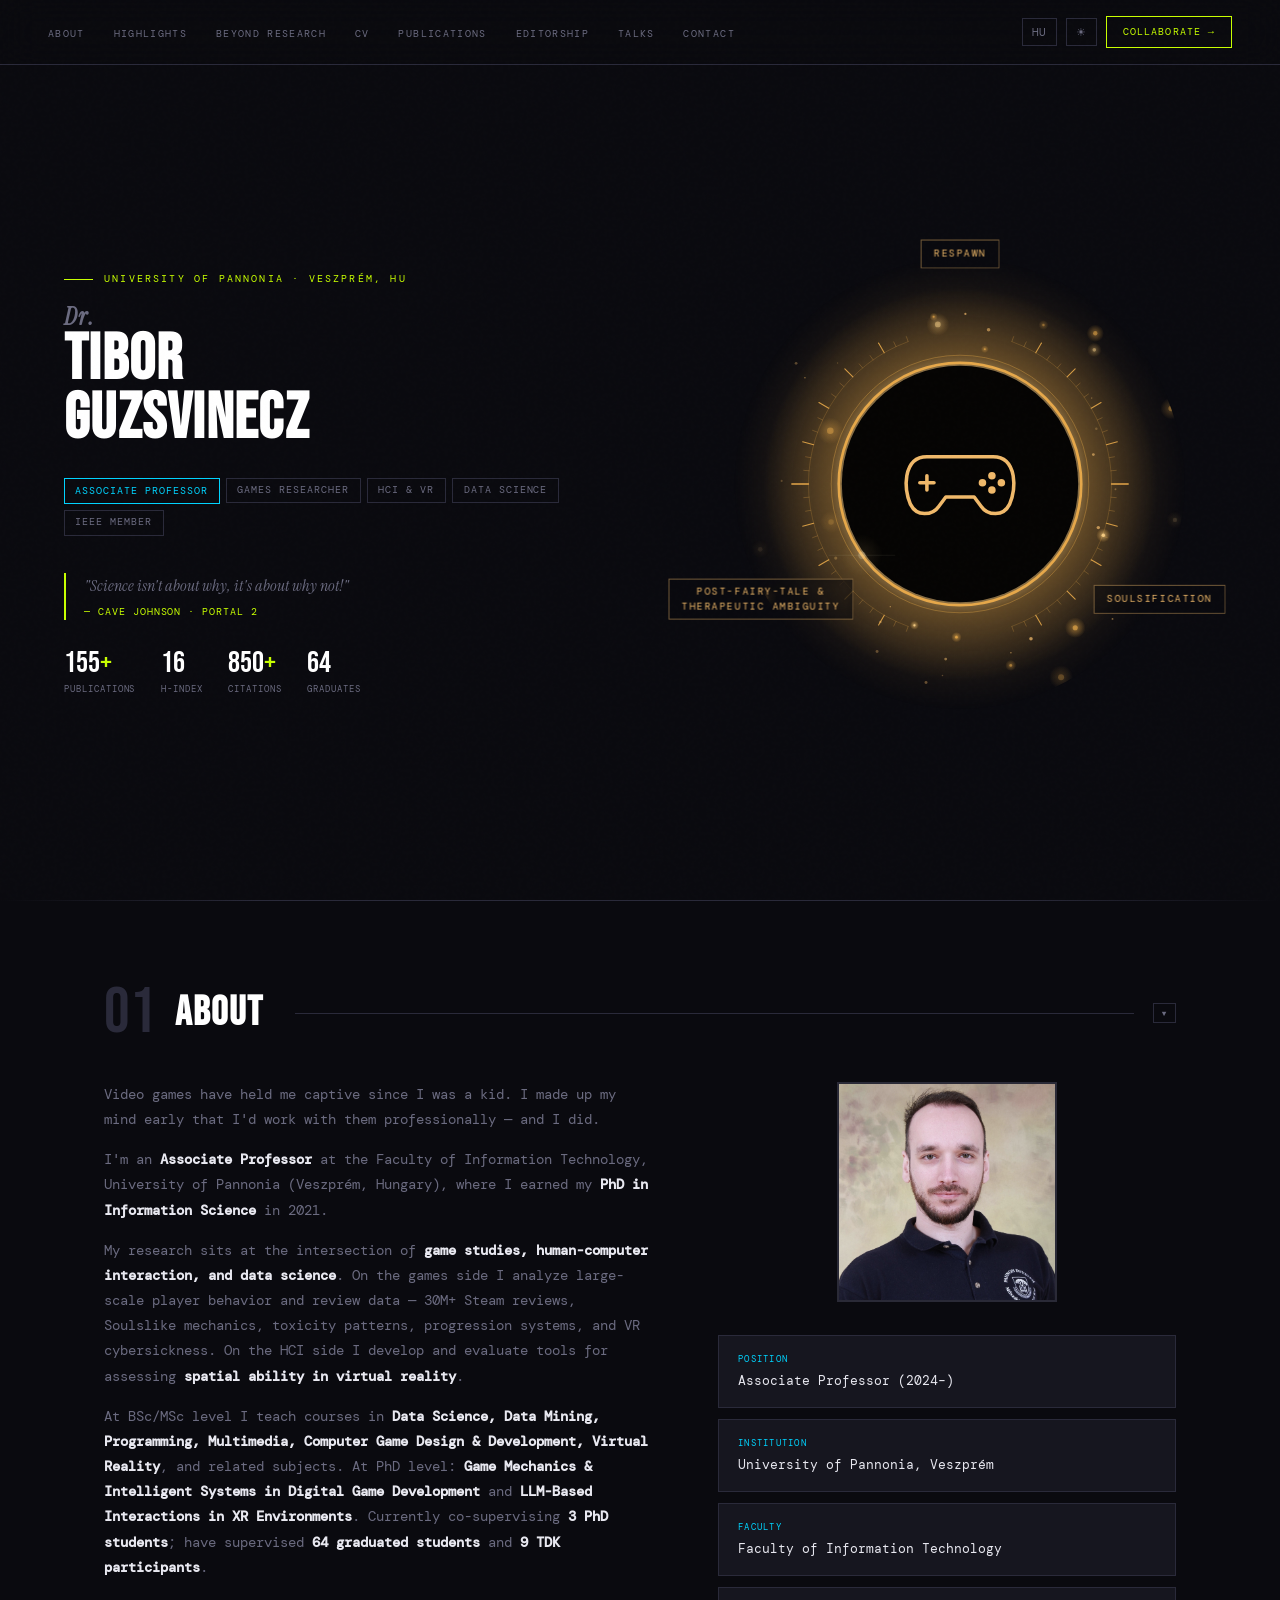
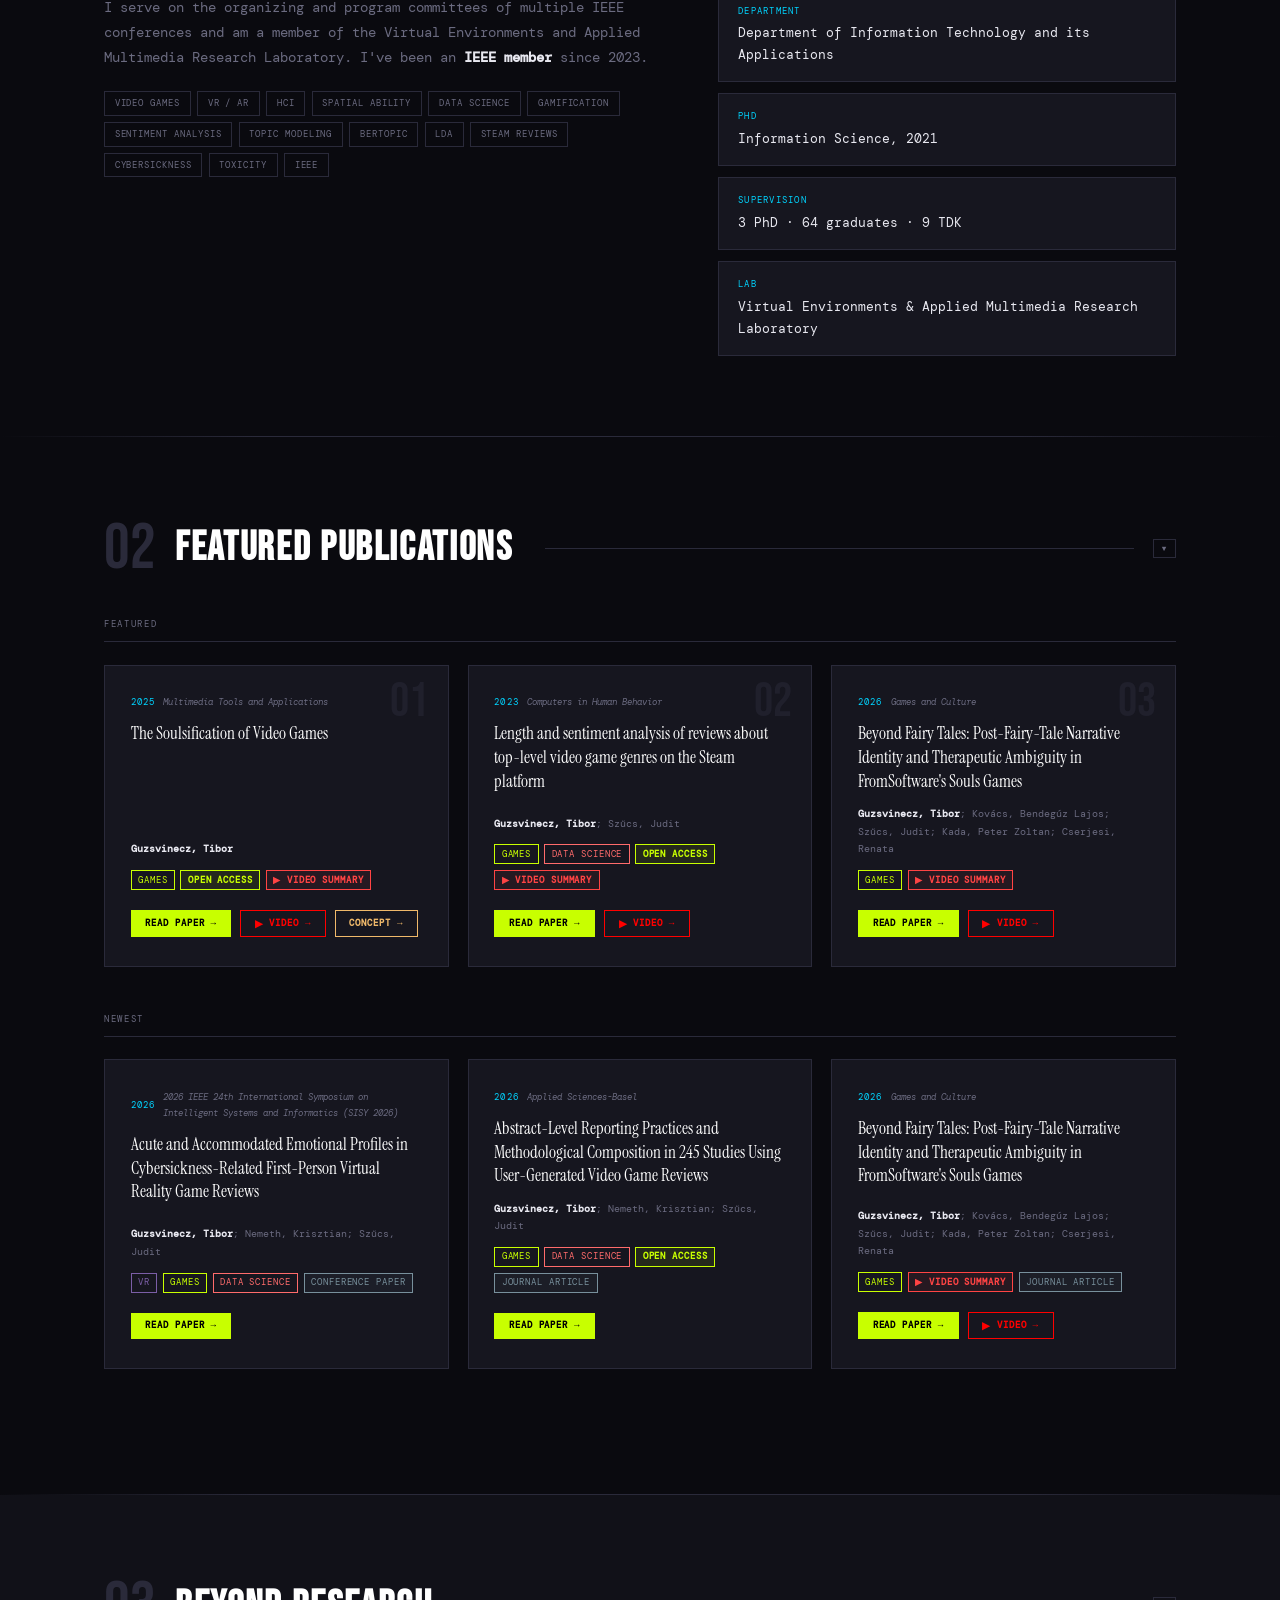
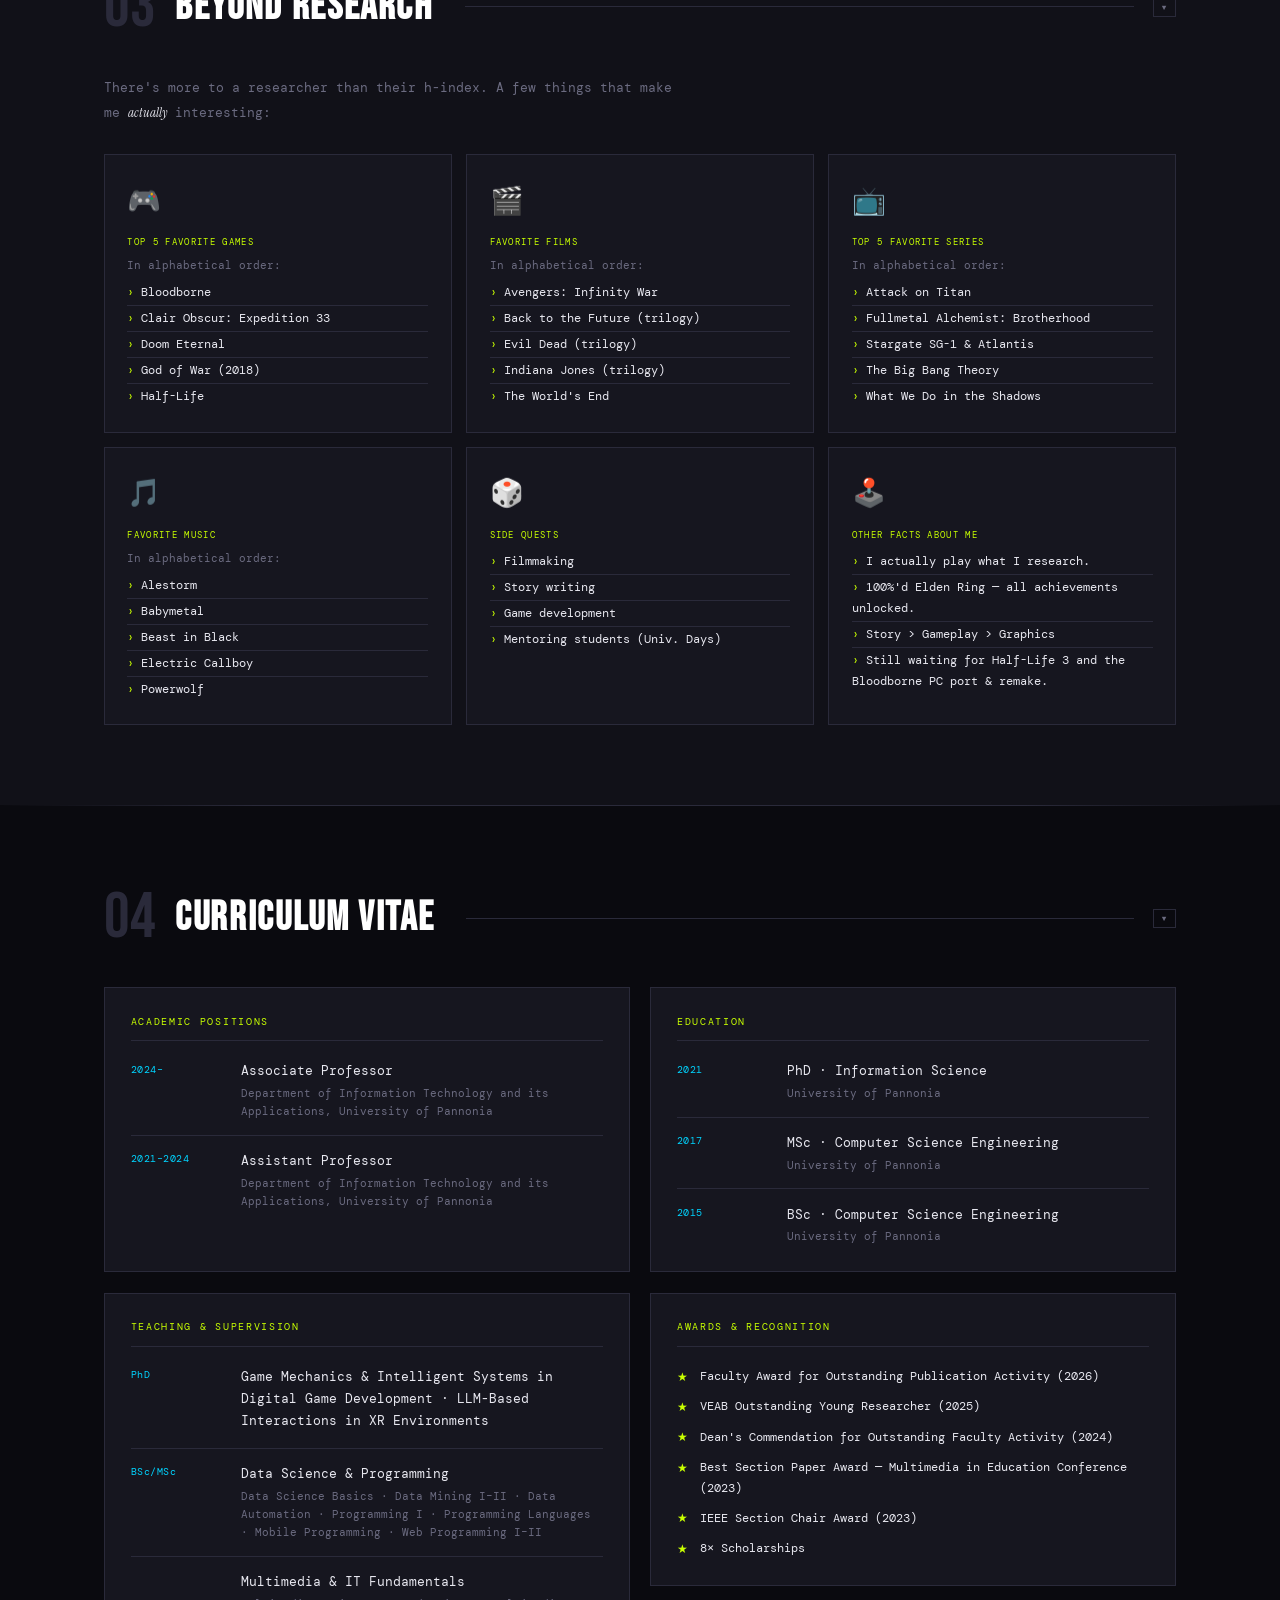
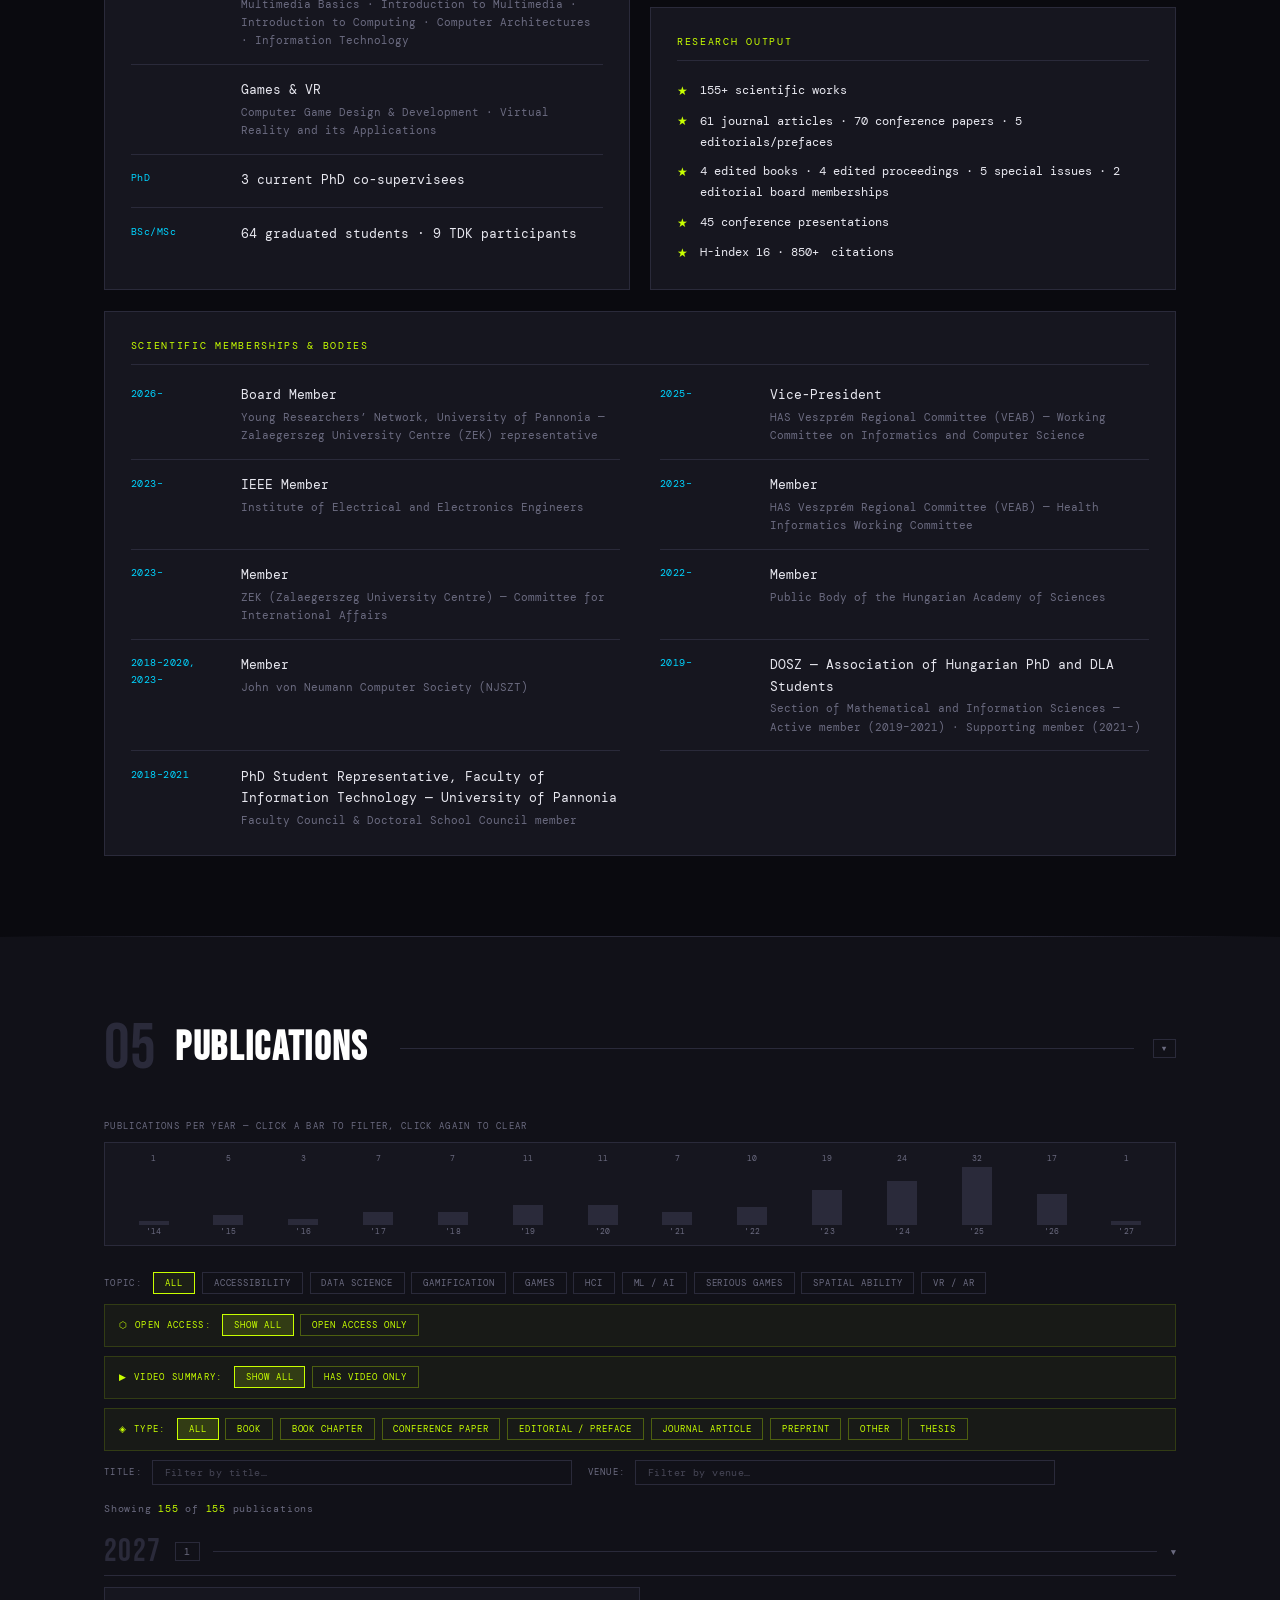
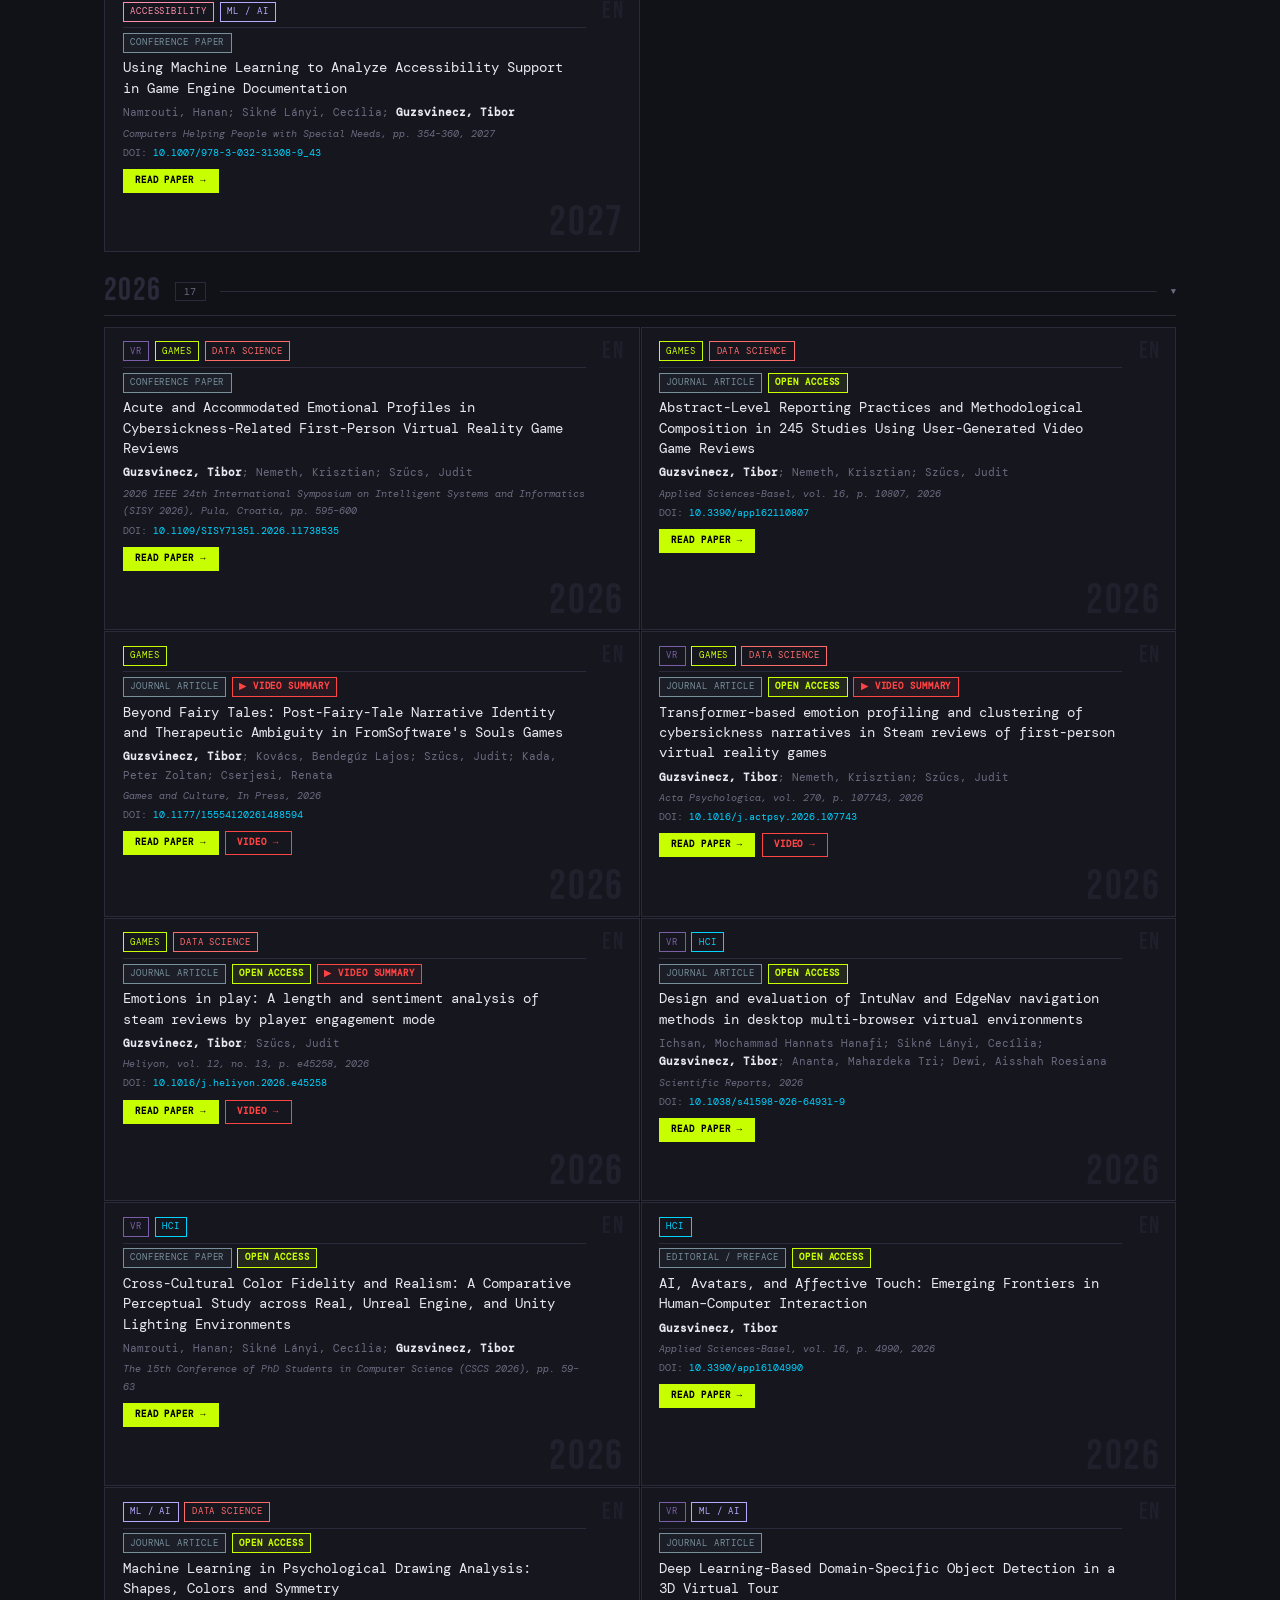
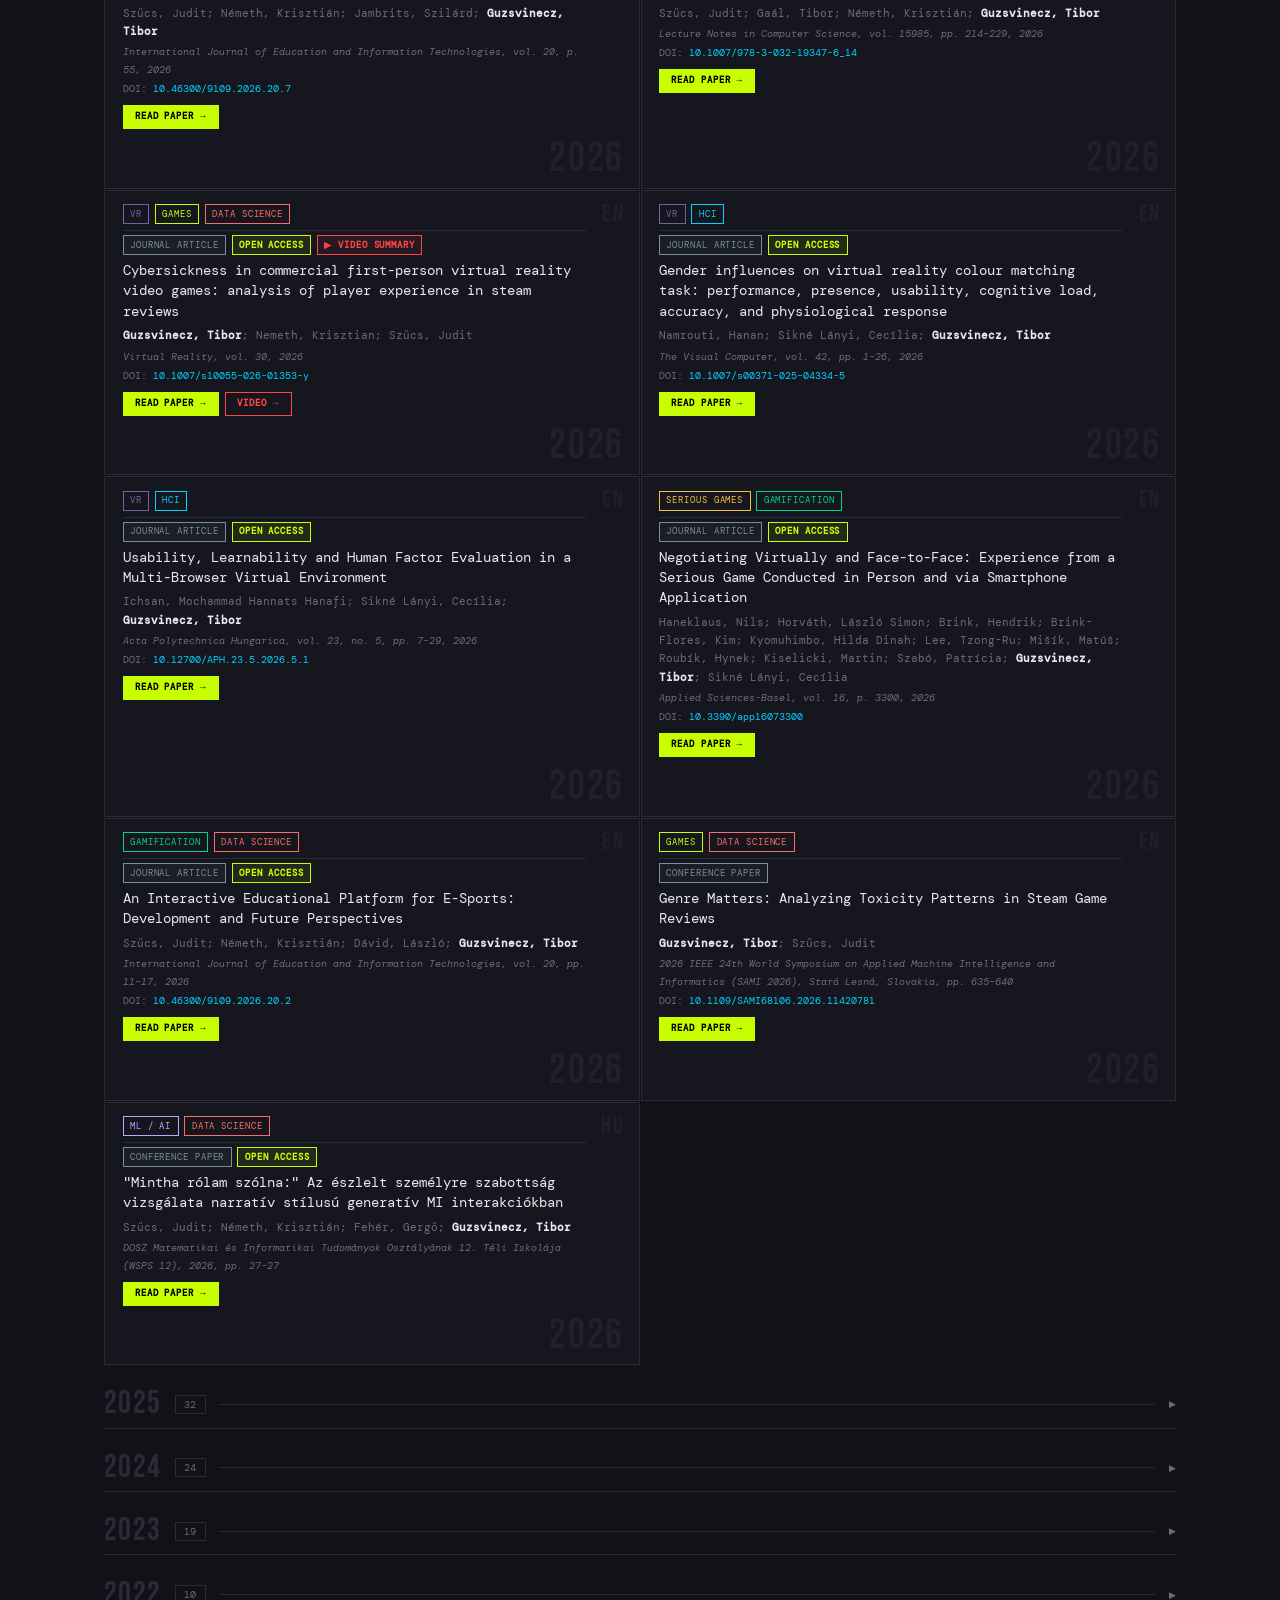
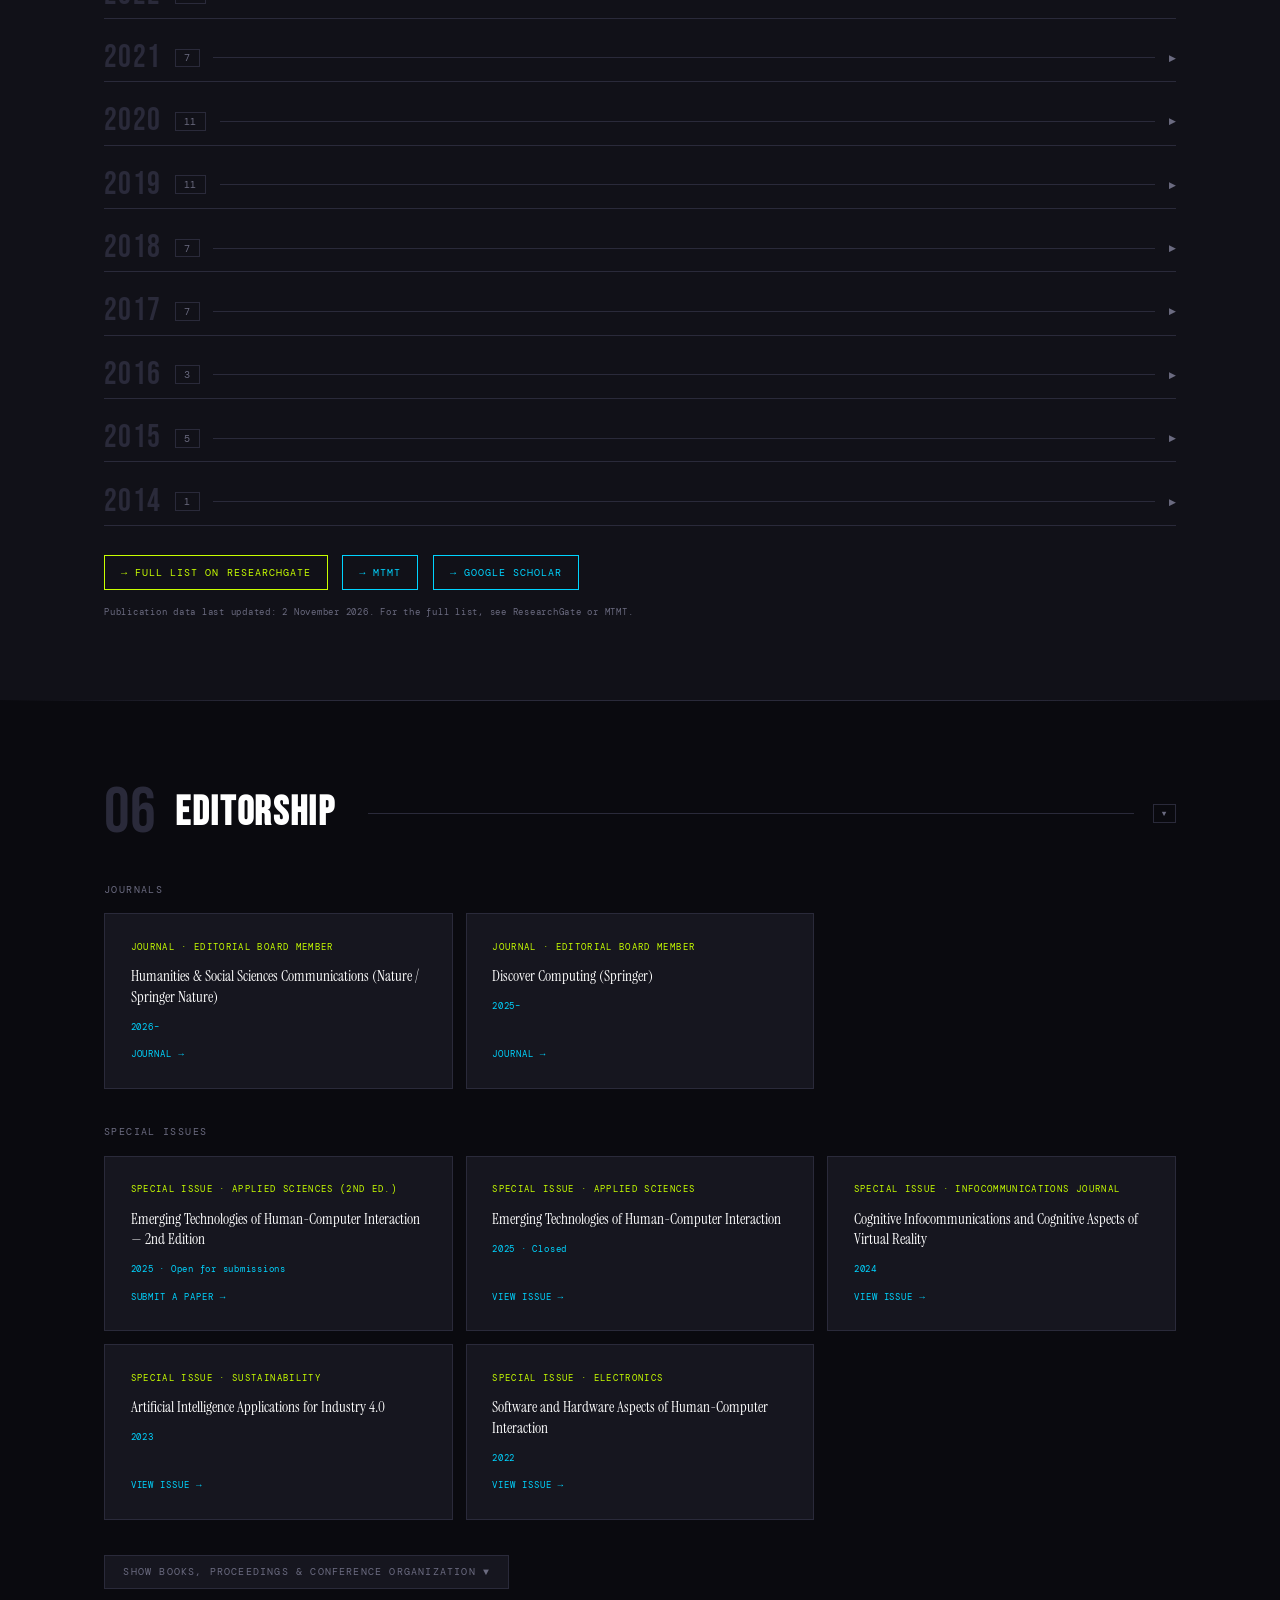
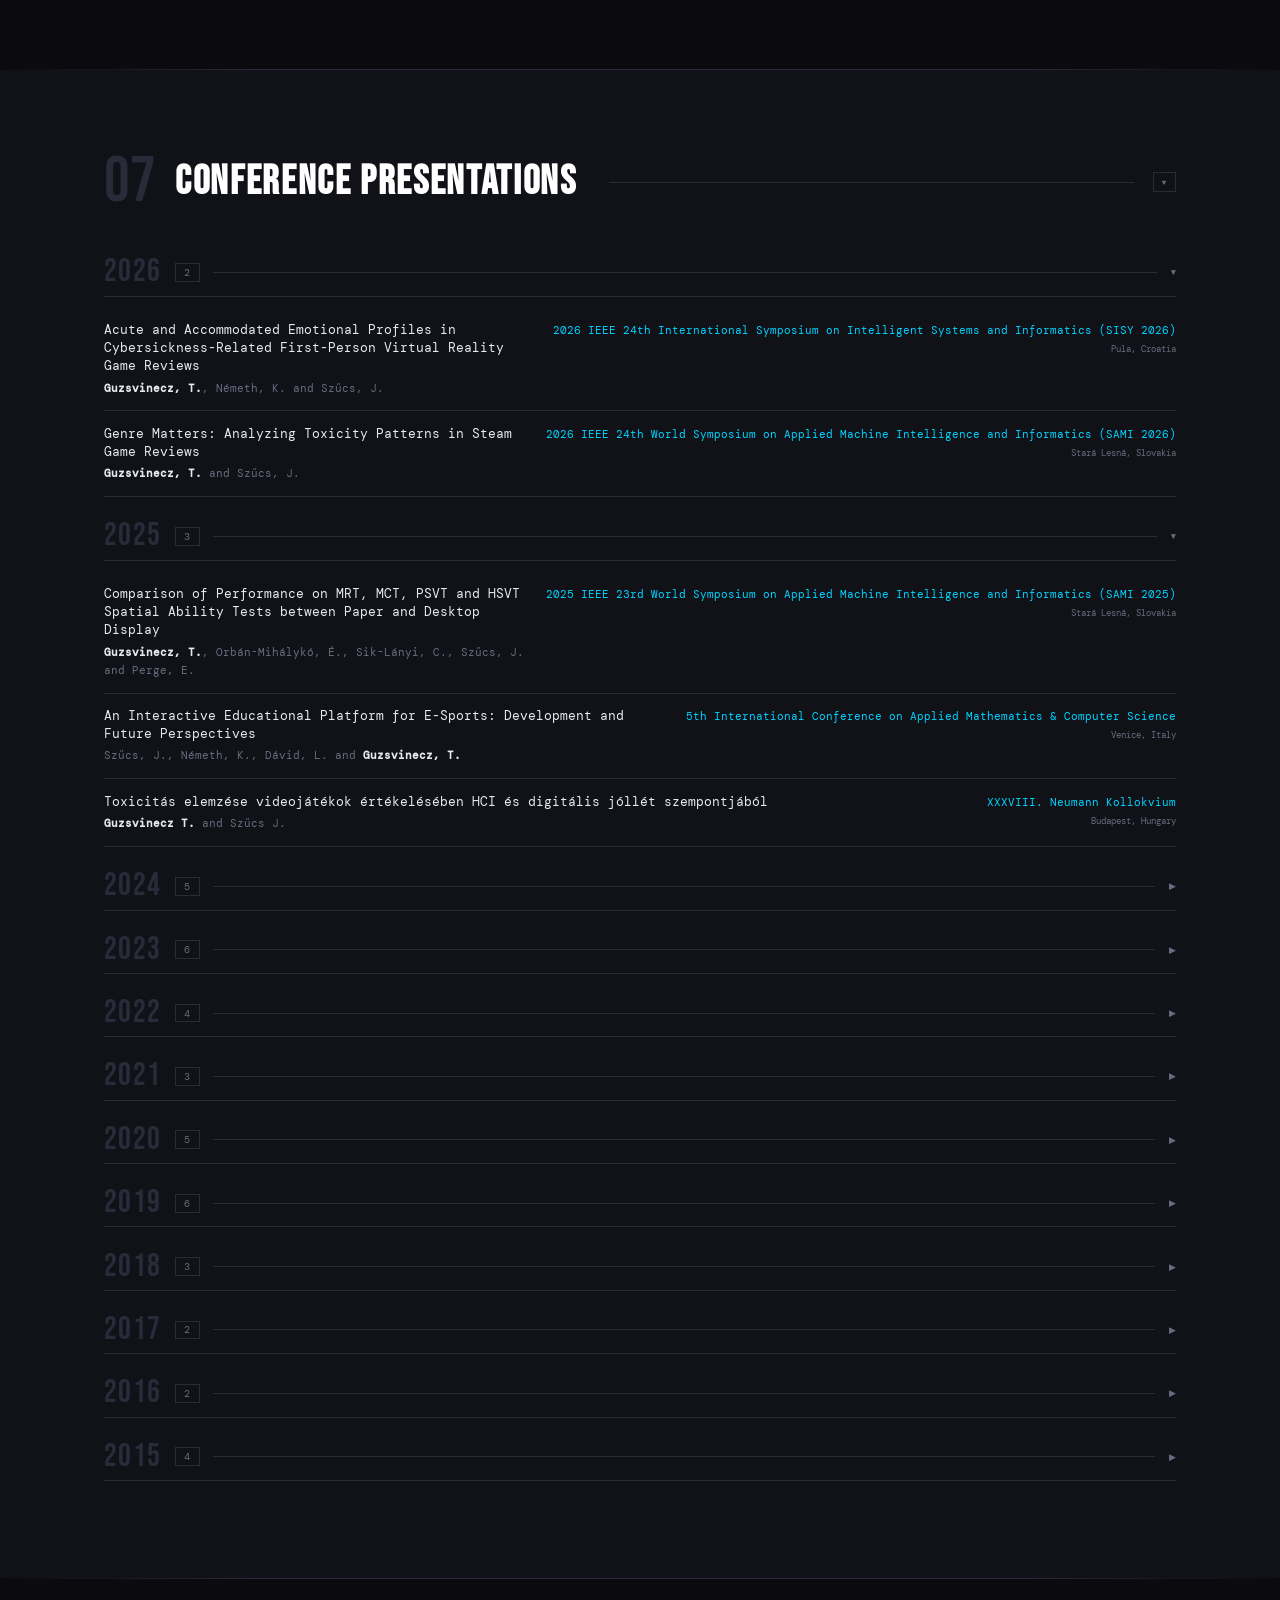
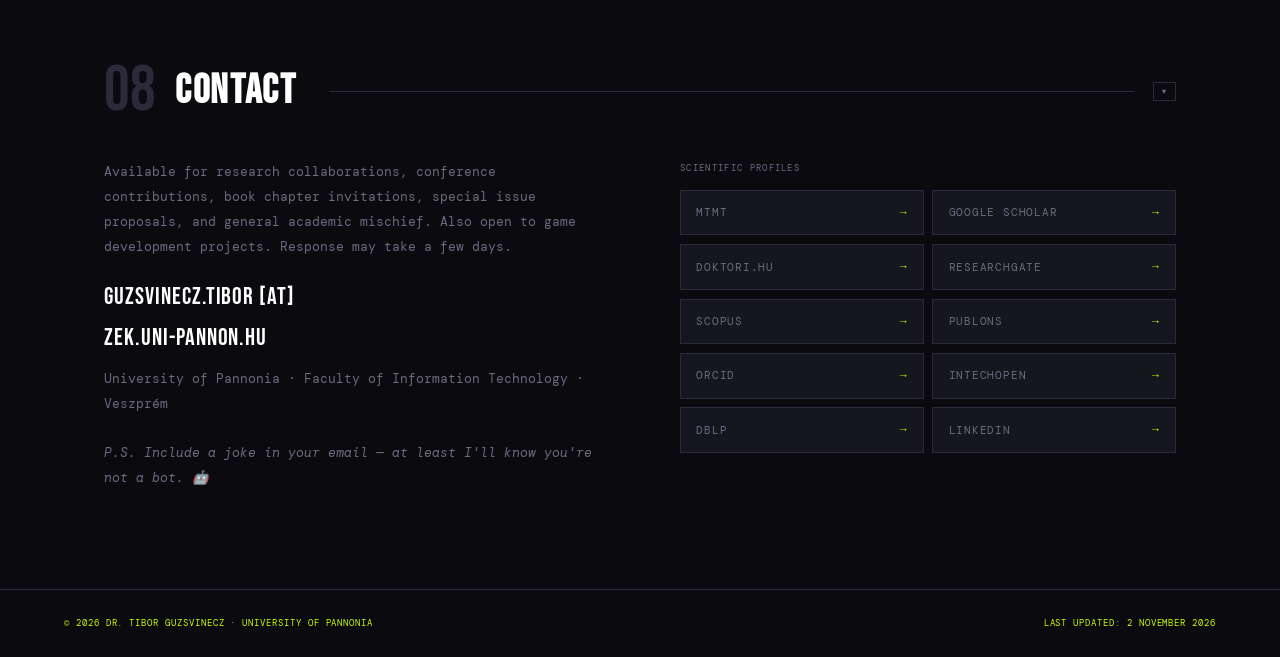
==== commit c12eeb73: "Add files via upload" ====
--- a/index.html
+++ b/index.html
@@ -117,6 +117,16 @@
     <div class="hero-eclipse">
       <iframe src="eclipse_loop.html" loading="lazy" title="Dr. Guzsvinecz logo animation" allowtransparency="true"></iframe>
       <div class="hero-eclipse-label">HOMO · LUDENS · QUAERIT</div>
+      <div class="orbit" role="navigation" aria-label="Projects">
+        <a class="orbit-item" style="--a:-90deg" href="respawn.html" title="Reporting checklist and flow-diagram generator for game review research"><span>RESPAWN</span></a>
+        <a class="orbit-item" style="--a:30deg" href="soulsification.html" title="The concept and the research line"><span>Soulsification</span></a>
+        <a class="orbit-item" style="--a:150deg" href="post-fairy-tale.html" title="The post-fairy-tale narrative system and therapeutic ambiguity"><span class="two">Post-Fairy-Tale &amp;<br>Therapeutic Ambiguity</span></a>
+      </div>
+    </div>
+    <div class="orbit-chips" aria-label="Projects">
+      <a href="respawn.html">RESPAWN</a>
+      <a href="soulsification.html">Soulsification</a>
+      <a href="post-fairy-tale.html">Post-Fairy-Tale &amp; Therapeutic Ambiguity</a>
     </div>
   </div>
 </section>
@@ -183,6 +193,7 @@
       <div class="fp-actions">
         <a class="fp-read" href="https://doi.org/10.1007/s11042-024-19628-4" target="_blank"><span data-en>Read Paper →</span><span data-hu>Cikk olvasása →</span></a>
         <a class="fp-yt" href="https://youtu.be/UKjXXJNndeM">Video →</a>
+        <a class="fp-concept" href="soulsification.html"><span data-en>Concept →</span><span data-hu>A fogalom →</span></a>
       </div>
     </div>
 
@@ -415,8 +426,8 @@
     <a class="pfl alt" href="https://scholar.google.com/citations?user=03Sg_PgAAAAJ" target="_blank">→ Google Scholar</a>
   </div>
   <div class="updated">
-    <span data-en>Publication data last updated: 1 November 2026. For the full list, see ResearchGate or MTMT.</span>
-    <span data-hu>A publikációs adatok utolsó frissítése: 2026. november 1. A teljes listáért lásd a ResearchGate-et vagy az MTMT-t.</span>
+    <span data-en>Publication data last updated: 2 November 2026. For the full list, see ResearchGate or MTMT.</span>
+    <span data-hu>A publikációs adatok utolsó frissítése: 2026. november 2. A teljes listáért lásd a ResearchGate-et vagy az MTMT-t.</span>
   </div>
 </div></div>
 
@@ -511,7 +522,7 @@
 
 <footer>
   <div class="fc"><span data-en>© 2026 Dr. Tibor Guzsvinecz <span>·</span> University of Pannonia</span><span data-hu>© 2026 Dr. Guzsvinecz Tibor <span>·</span> Pannon Egyetem</span></div>
-  <div class="fc"><span data-en>Last updated: 1 November 2026</span><span data-hu>Utolsó frissítés: 2026. november 1.</span></div>
+  <div class="fc"><span data-en>Last updated: 2 November 2026</span><span data-hu>Utolsó frissítés: 2026. november 2.</span></div>
 </footer>
 
 <script>
@@ -524,6 +535,12 @@
   const r=document.documentElement,b=document.getElementById('lang-btn');
   r.getAttribute('data-lang')==='en'?(r.setAttribute('data-lang','hu'),b.textContent='EN'):(r.setAttribute('data-lang','en'),b.textContent='HU');
 }
+// Carry the current language/theme to the sub-pages (soulsification.html + post-fairy-tale.html read ?lang= & ?theme=)
+document.addEventListener('click',function(e){
+  const a=e.target.closest('a[href^="soulsification.html"],a[href^="post-fairy-tale.html"]'); if(!a) return;
+  const r=document.documentElement;
+  a.href=a.getAttribute('href').split('?')[0]+'?lang='+r.getAttribute('data-lang')+'&theme='+r.getAttribute('data-theme');
+});
 
 // ── SITE-WIDE STATS — SINGLE SOURCE OF TRUTH (update these numbers HERE only) ──
 const SITE_STATS={hIndex:16,citations:850,citationsPlus:true,graduates:64,tdk:9,phdStudents:3};
--- a/style.css
+++ b/style.css
@@ -328,3 +328,31 @@
   .pub-chart{gap:.18rem;padding:.6rem .5rem .45rem}.pych-n{font-size:.45rem}.pych-y{font-size:.45rem}
   footer{flex-direction:column;gap:.7rem;text-align:center;padding:1.4rem 1.5rem}
 }
+
+
+/* ── HERO ORBIT (2026-11-02): project links circling the eclipse logo ── */
+@property --spin{syntax:'<angle>';inherits:true;initial-value:0deg}
+.hero-eclipse{container-type:inline-size}
+.orbit{position:absolute;inset:0;z-index:3;pointer-events:none;--spin:0deg;animation:orbitSpin 140s linear infinite}
+.orbit-item{position:absolute;left:50%;top:50%;pointer-events:auto;--t:calc(var(--a) + var(--spin));transform:rotate(var(--t)) translateX(46cqi) rotate(calc(-1 * var(--t)))}
+.orbit-item>span{display:block;transform:translate(-50%,-50%);font-family:'DM Mono',monospace;font-size:.6rem;letter-spacing:.16em;text-transform:uppercase;white-space:nowrap;color:#f0b96a;padding:.32rem .75rem;border:1px solid rgba(240,185,106,.45);background:rgba(10,10,15,.72);backdrop-filter:blur(6px);transition:color .25s,border-color .25s,background .25s,box-shadow .25s}
+.orbit-item>span.two{text-align:center;line-height:1.5}
+.orbit-item:hover{text-decoration:none}
+.orbit-item:hover>span,.orbit-item:focus-visible>span{color:#000;background:#f0b96a;border-color:#f0b96a;box-shadow:0 0 18px rgba(230,168,74,.55)}
+.orbit-item:focus-visible{outline:none}
+.hero-eclipse:hover .orbit,.orbit:focus-within{animation-play-state:paused}
+[data-theme="light"] .orbit-item>span{background:rgba(244,244,239,.85);color:#a86a14;border-color:rgba(168,106,20,.45)}
+[data-theme="light"] .orbit-item:hover>span{background:#a86a14;color:#fff}
+@keyframes orbitSpin{to{--spin:360deg}}
+.orbit-chips{display:none}
+@media(prefers-reduced-motion:reduce){.orbit{animation:none}}
+@media(max-width:900px){
+  .hero-right{flex-direction:column;gap:1rem}
+  .orbit{display:none}
+  .orbit-chips{display:flex;flex-wrap:wrap;justify-content:center;gap:.5rem}
+  .orbit-chips a{font-size:.6rem;letter-spacing:.14em;text-transform:uppercase;color:#f0b96a;border:1px solid rgba(240,185,106,.45);padding:.35rem .8rem}
+  [data-theme="light"] .orbit-chips a{color:#a86a14;border-color:rgba(168,106,20,.45)}
+}
+.fp-concept{display:inline-flex;align-items:center;font-size:.58rem;letter-spacing:.1em;text-transform:uppercase;color:#f0b96a;padding:.28rem .85rem;border:1px solid #f0b96a;font-family:'DM Mono',monospace;font-weight:600;transition:background .2s,color .2s}
+.fp-concept:hover{background:#f0b96a;color:#000;text-decoration:none}
+[data-theme="light"] .fp-concept{color:#a86a14;border-color:#a86a14}
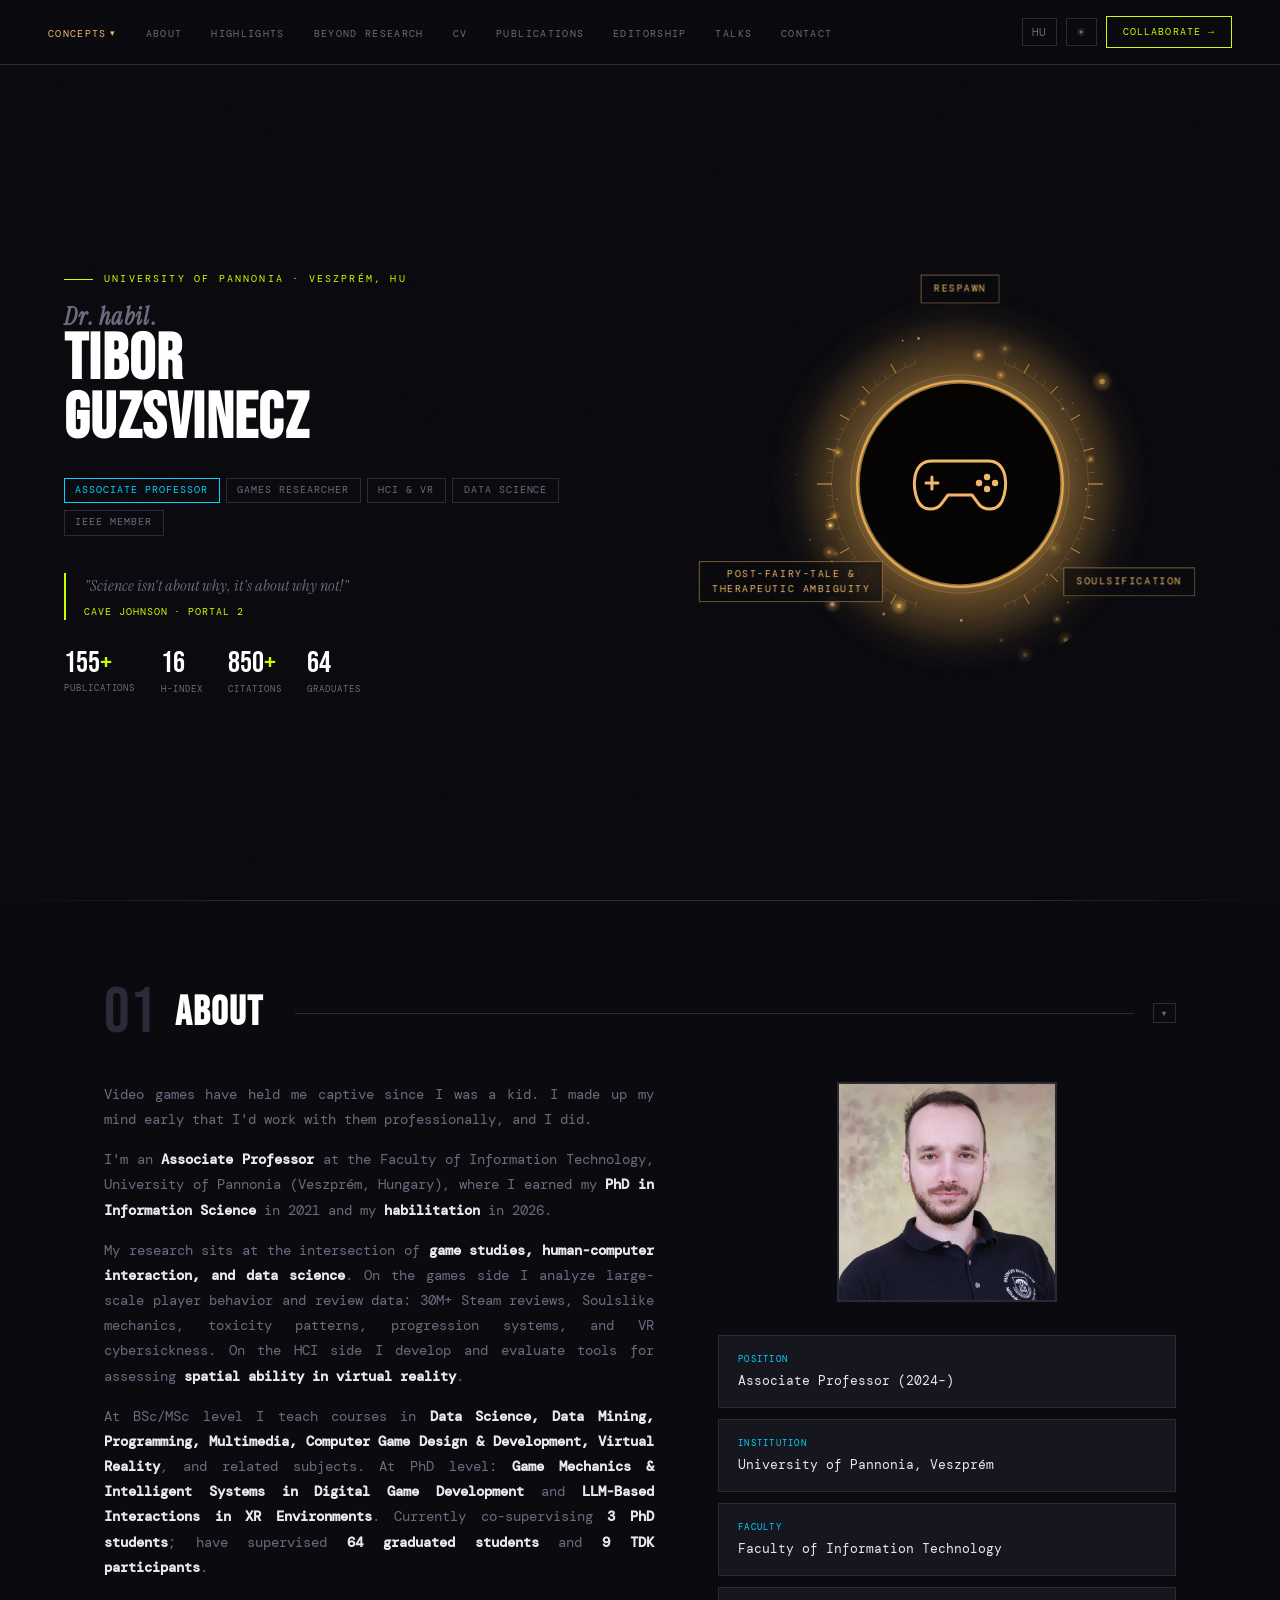
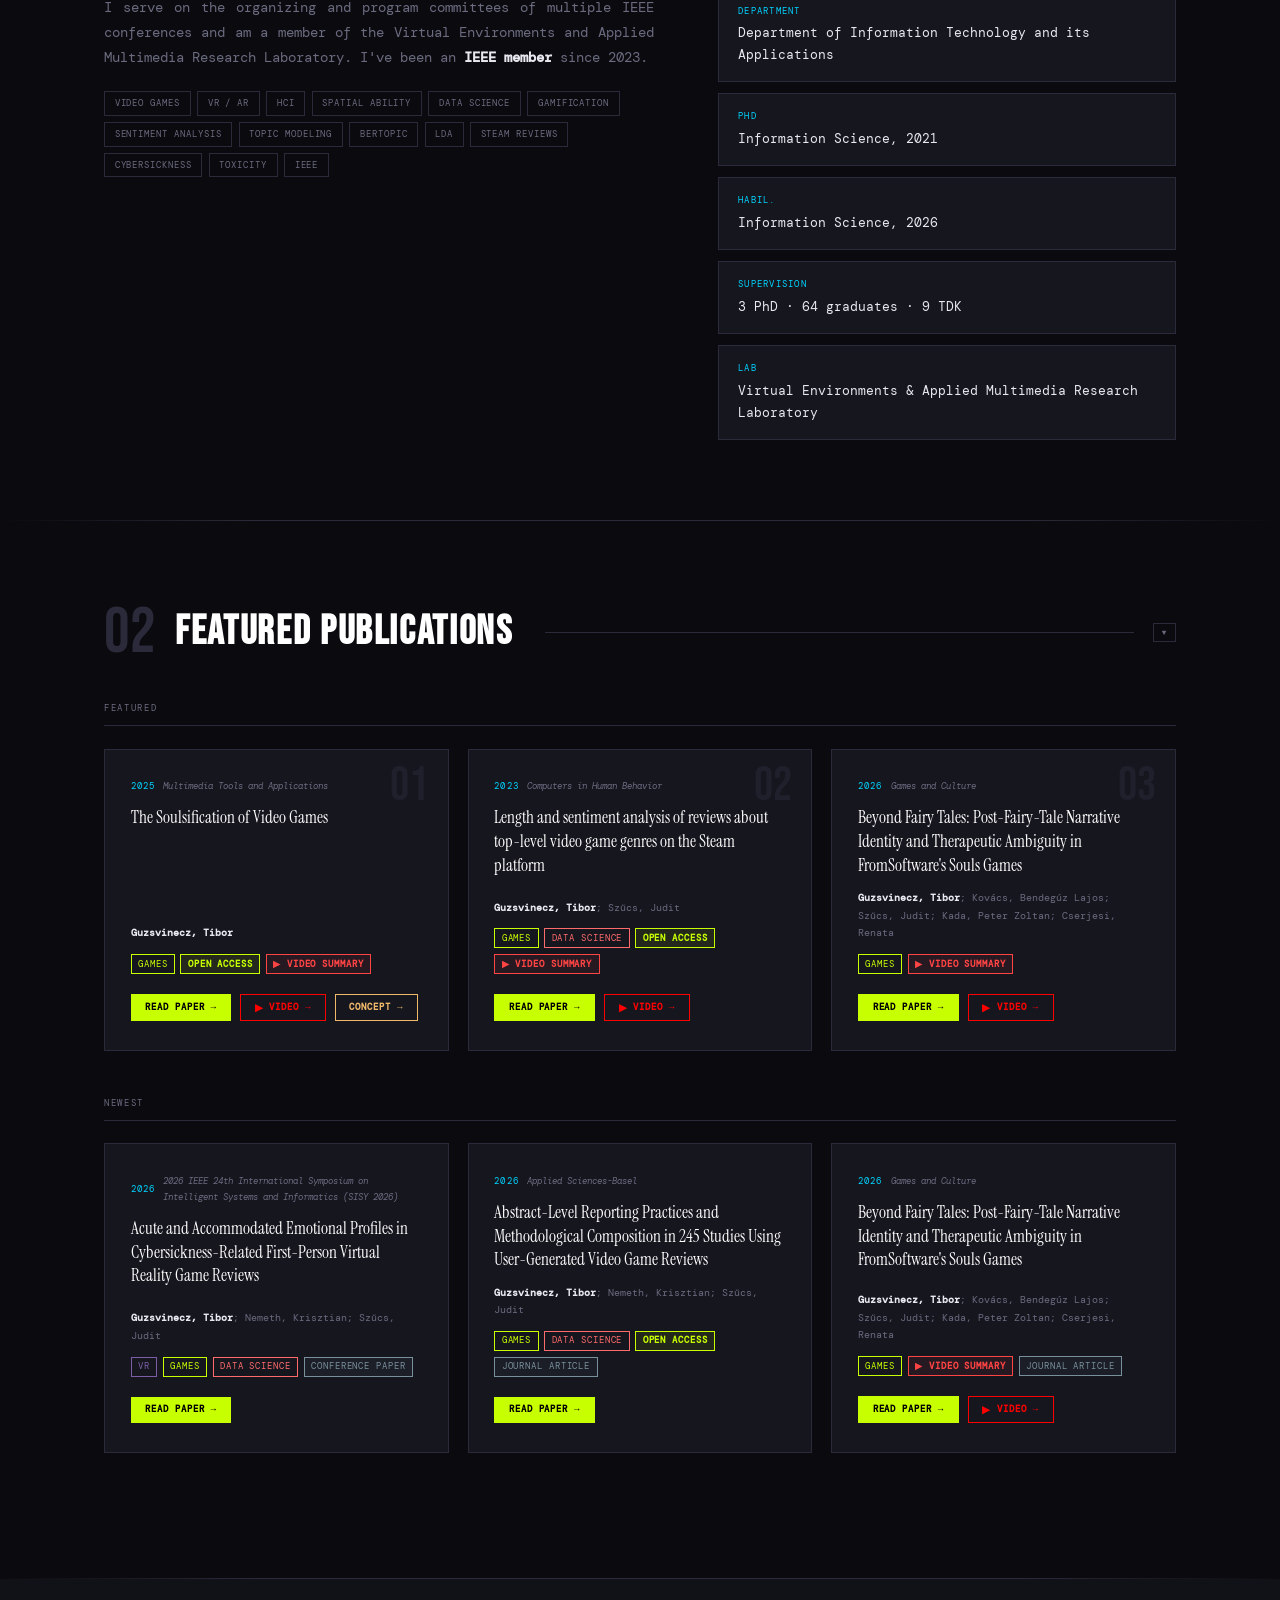
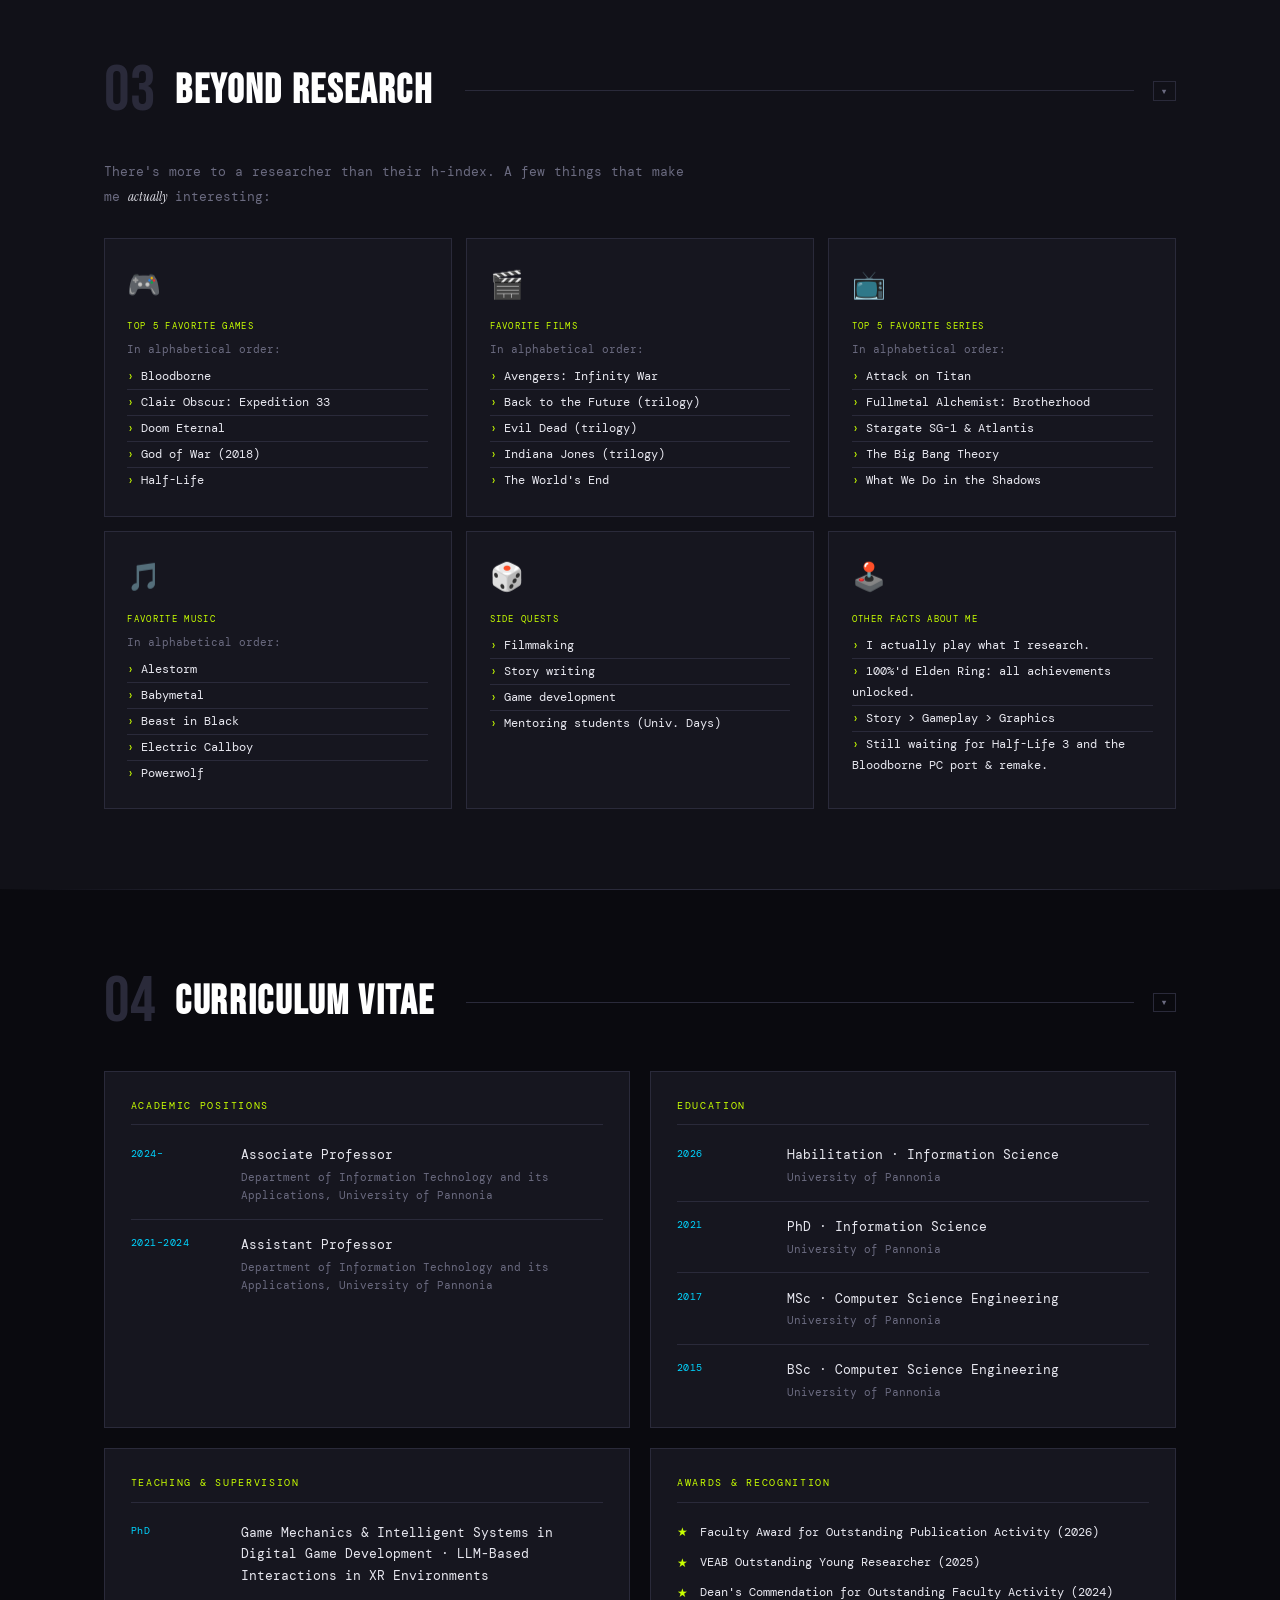
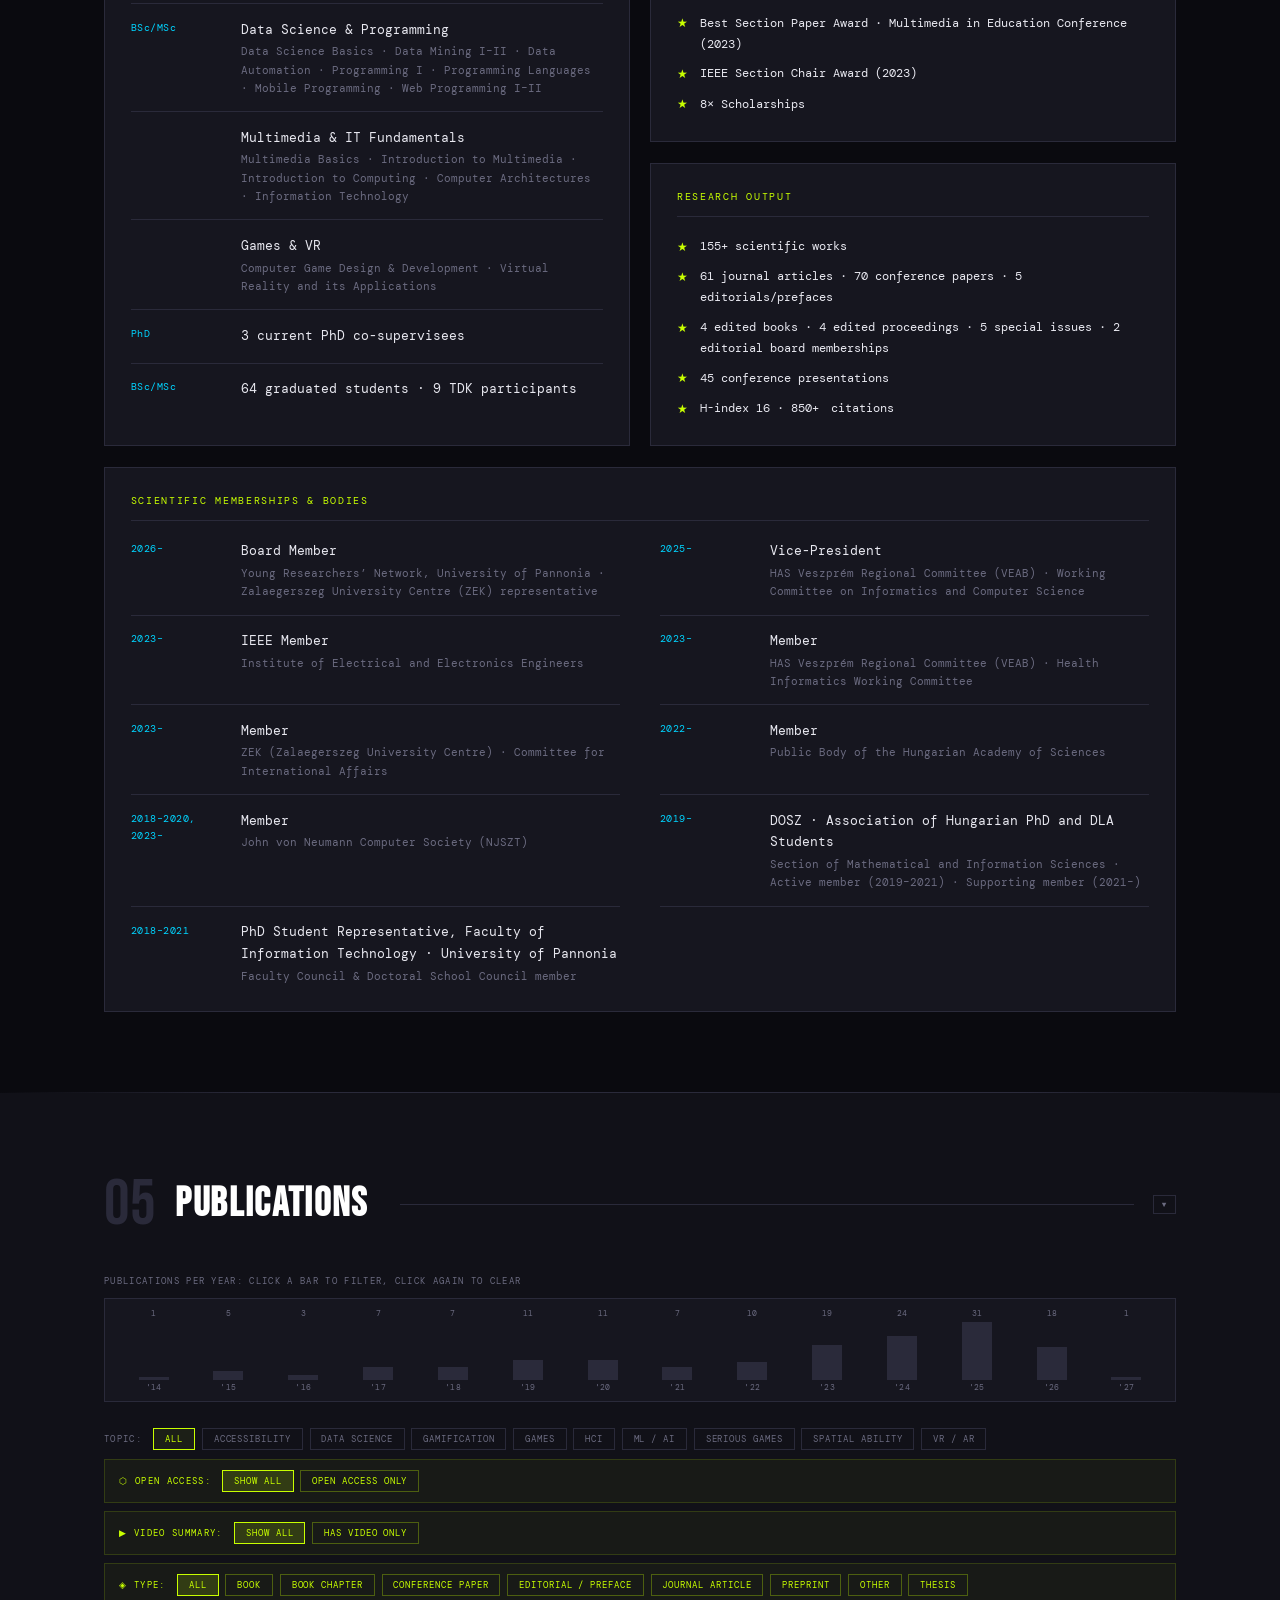
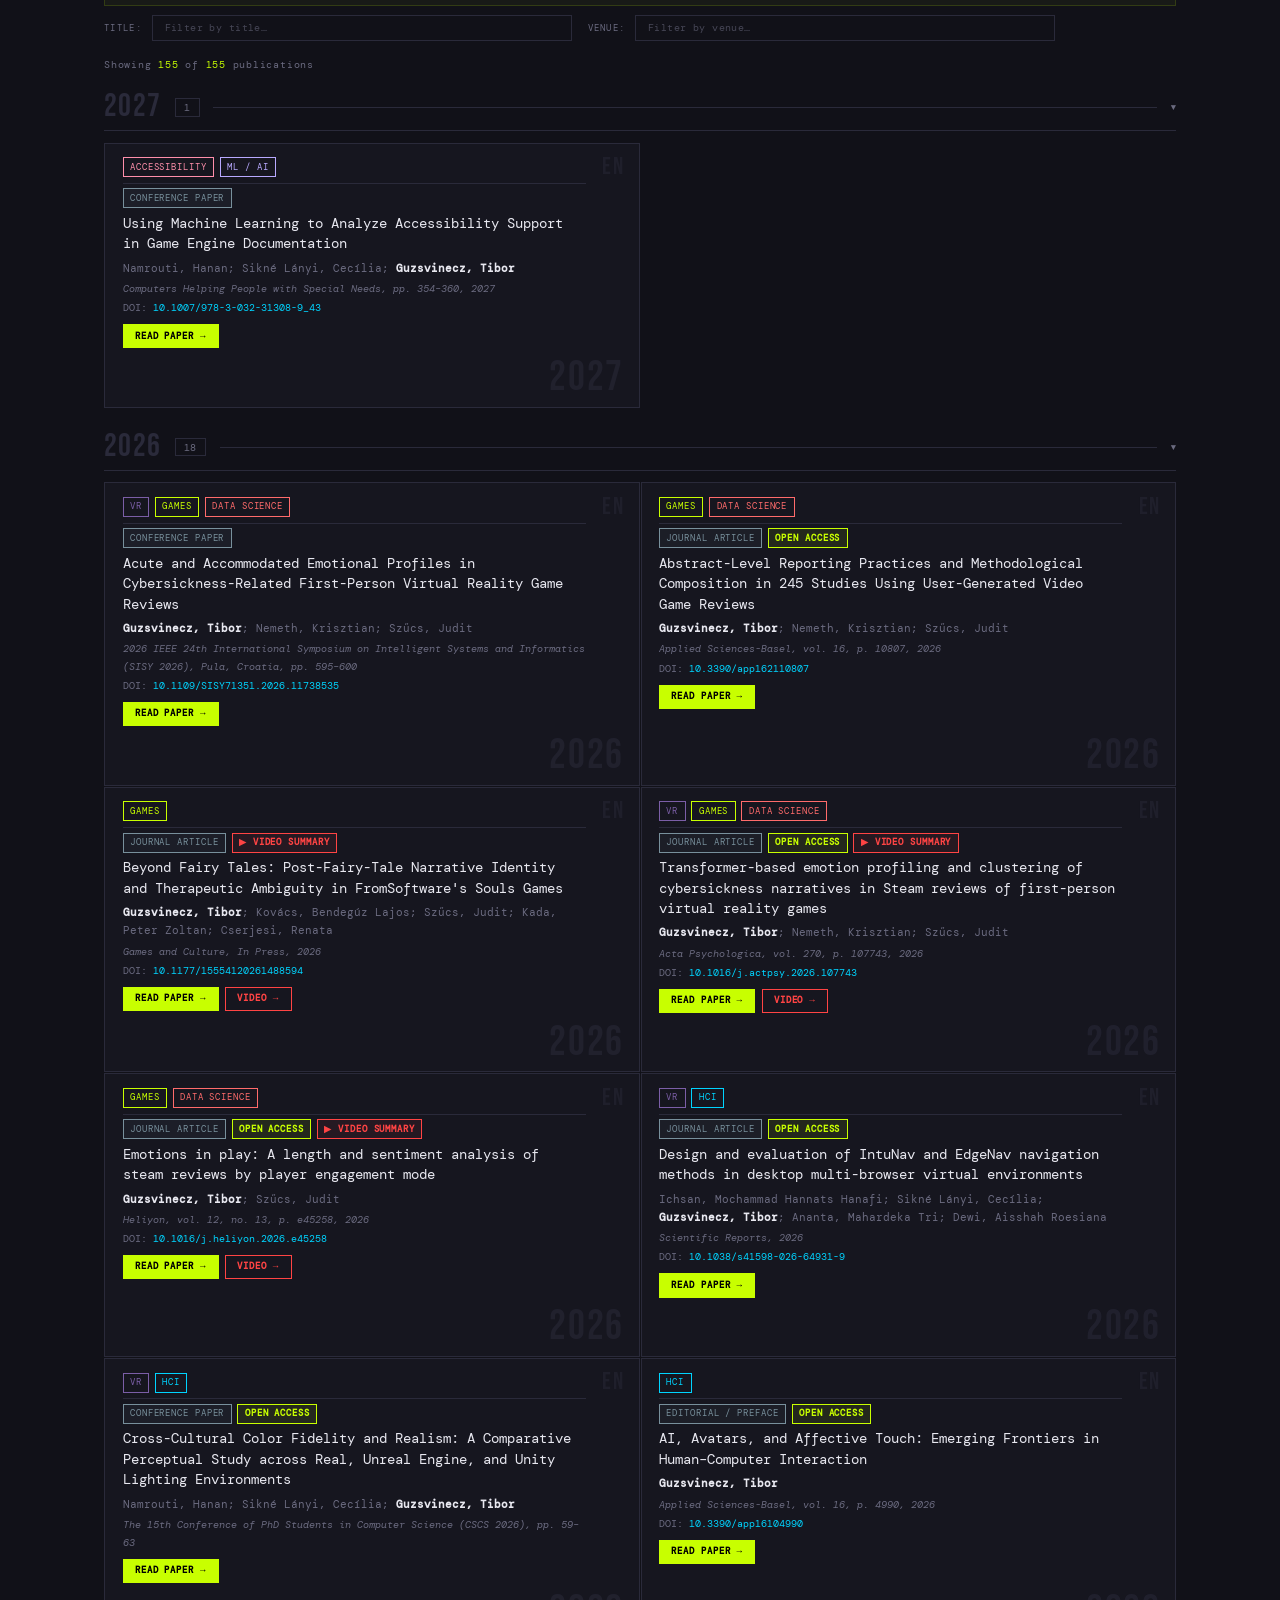
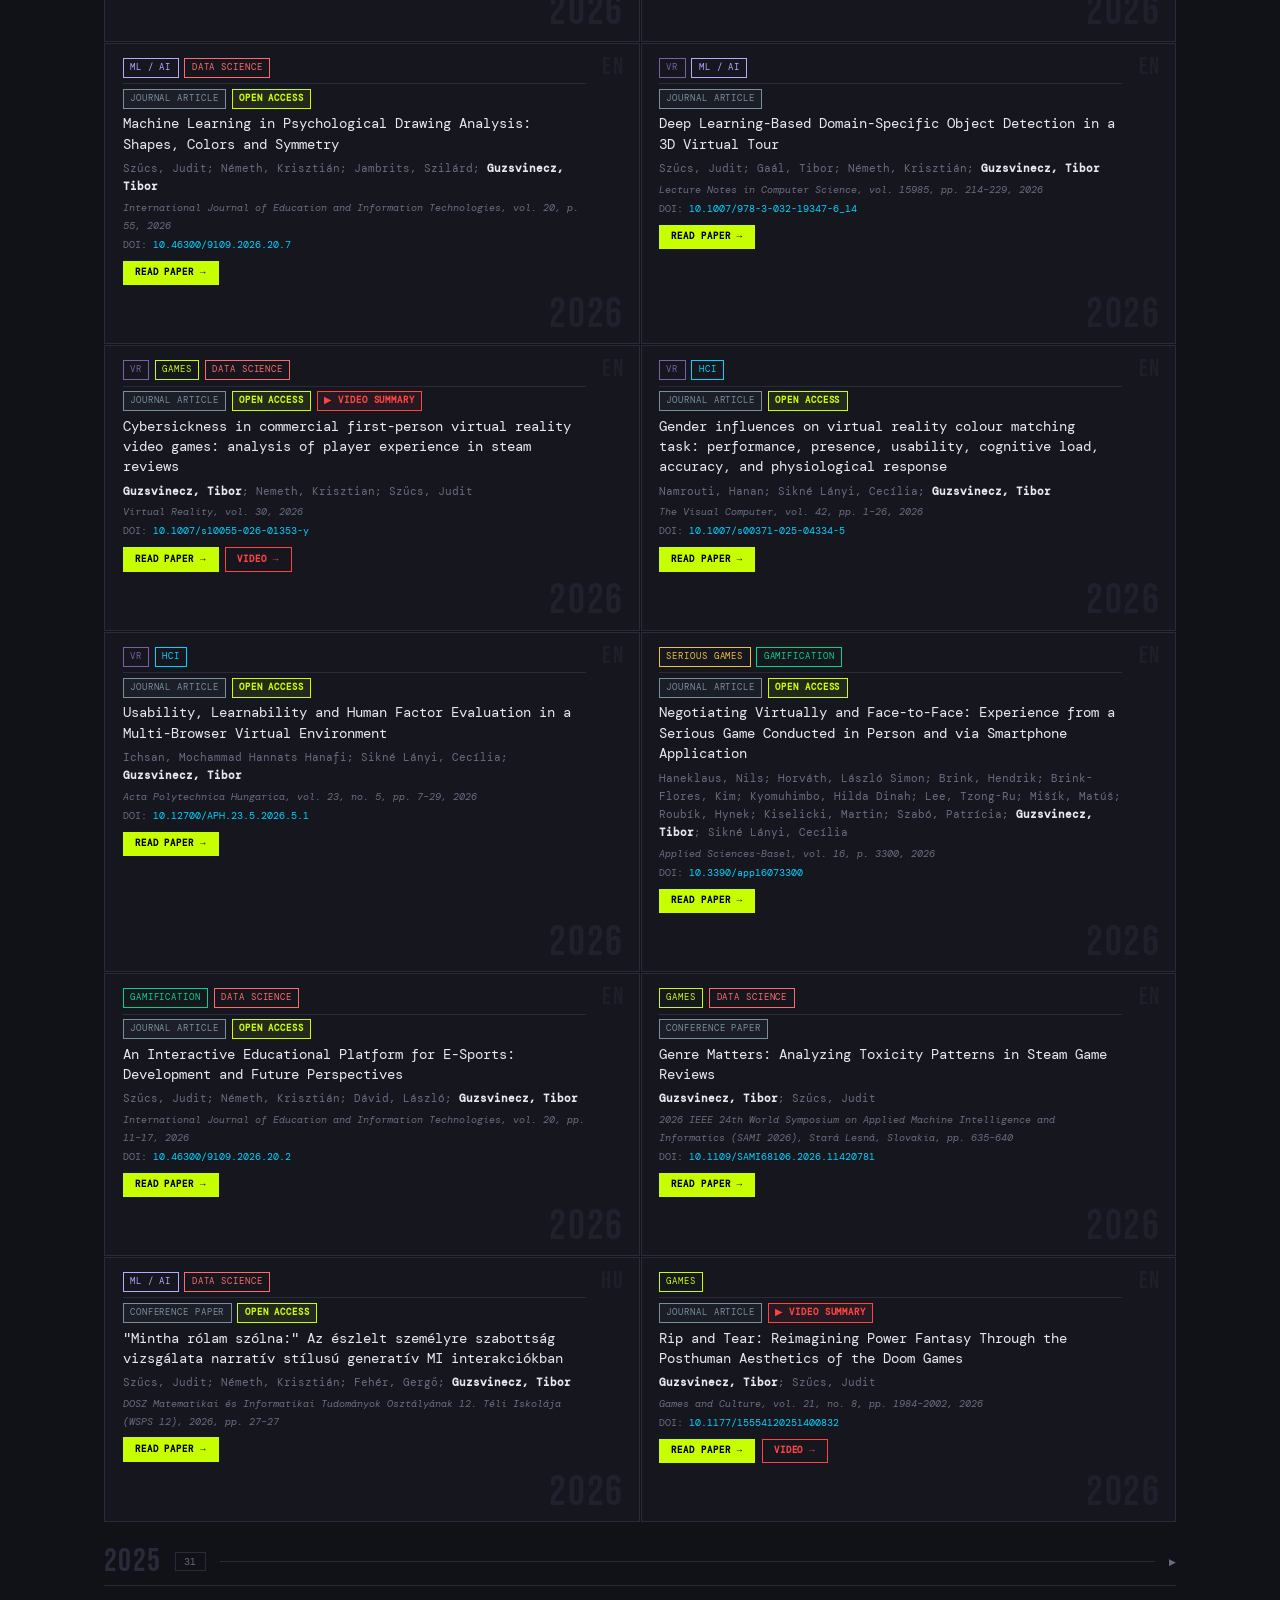
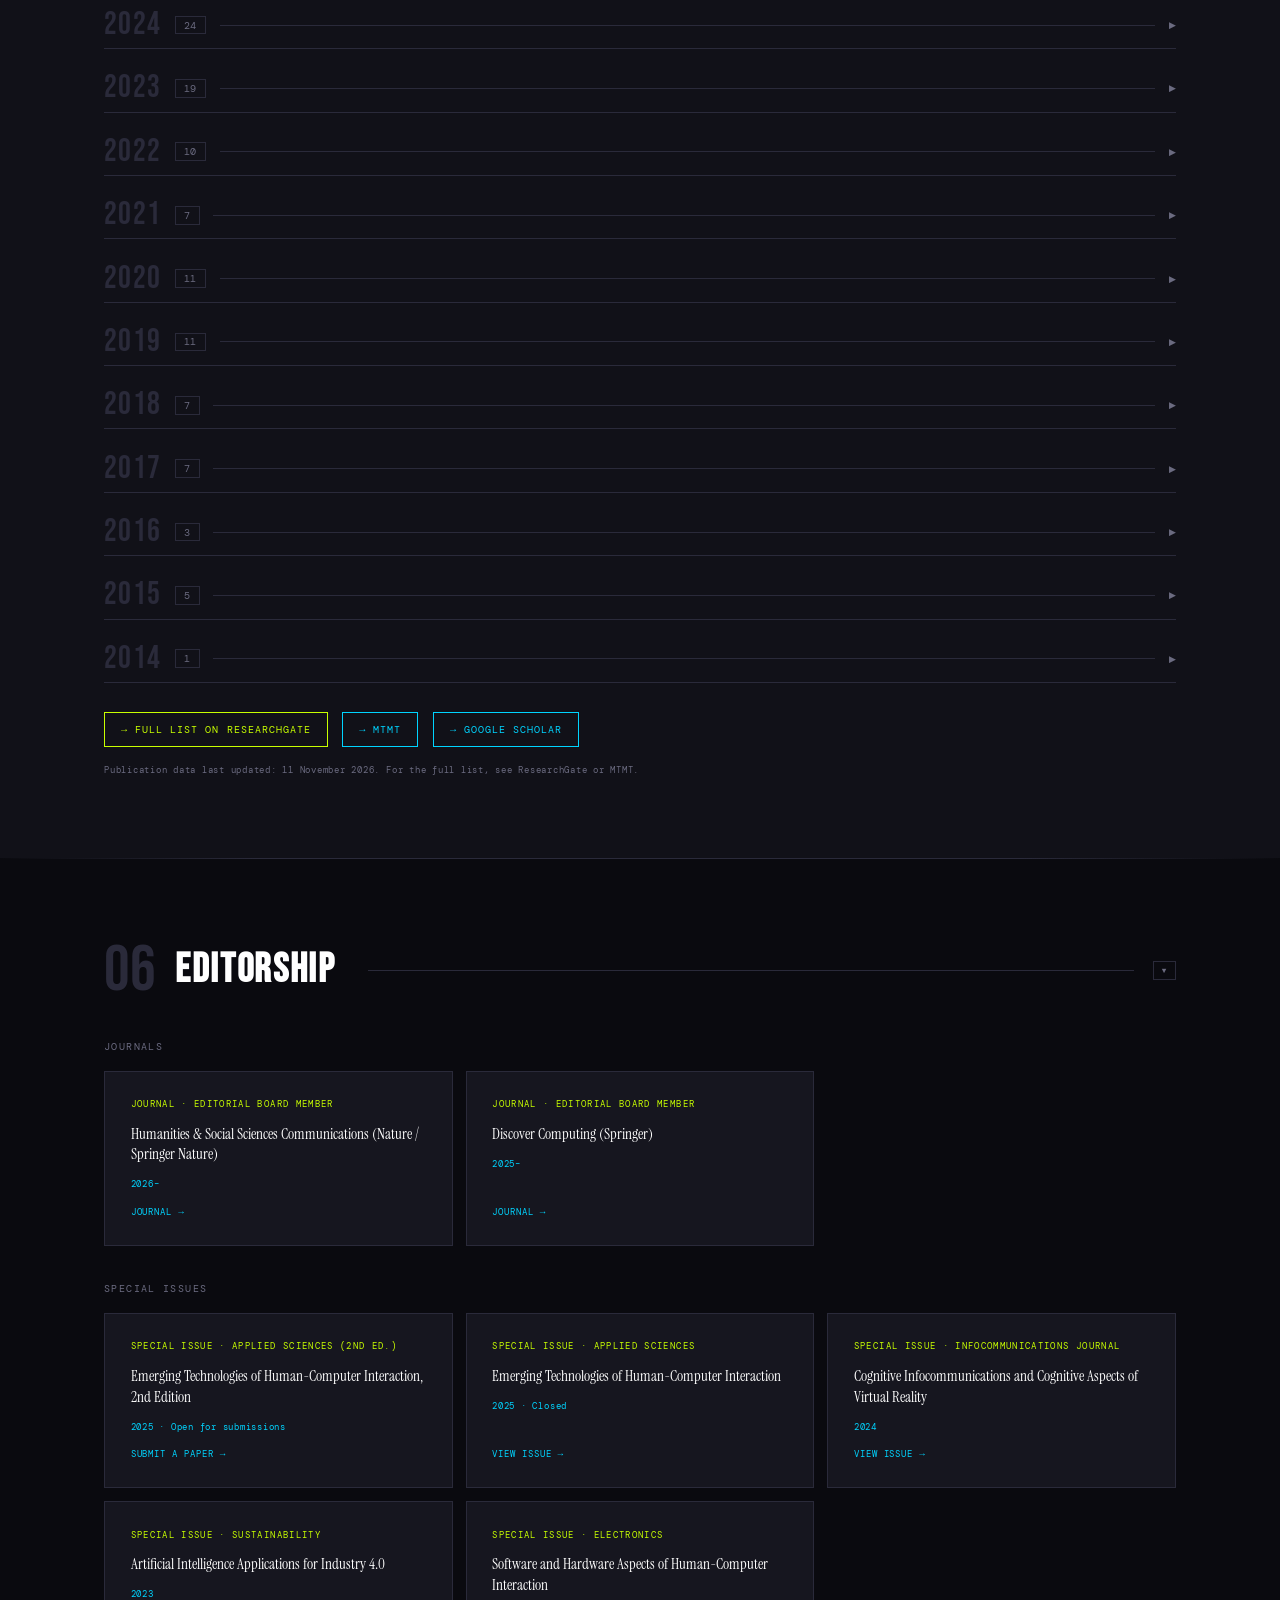
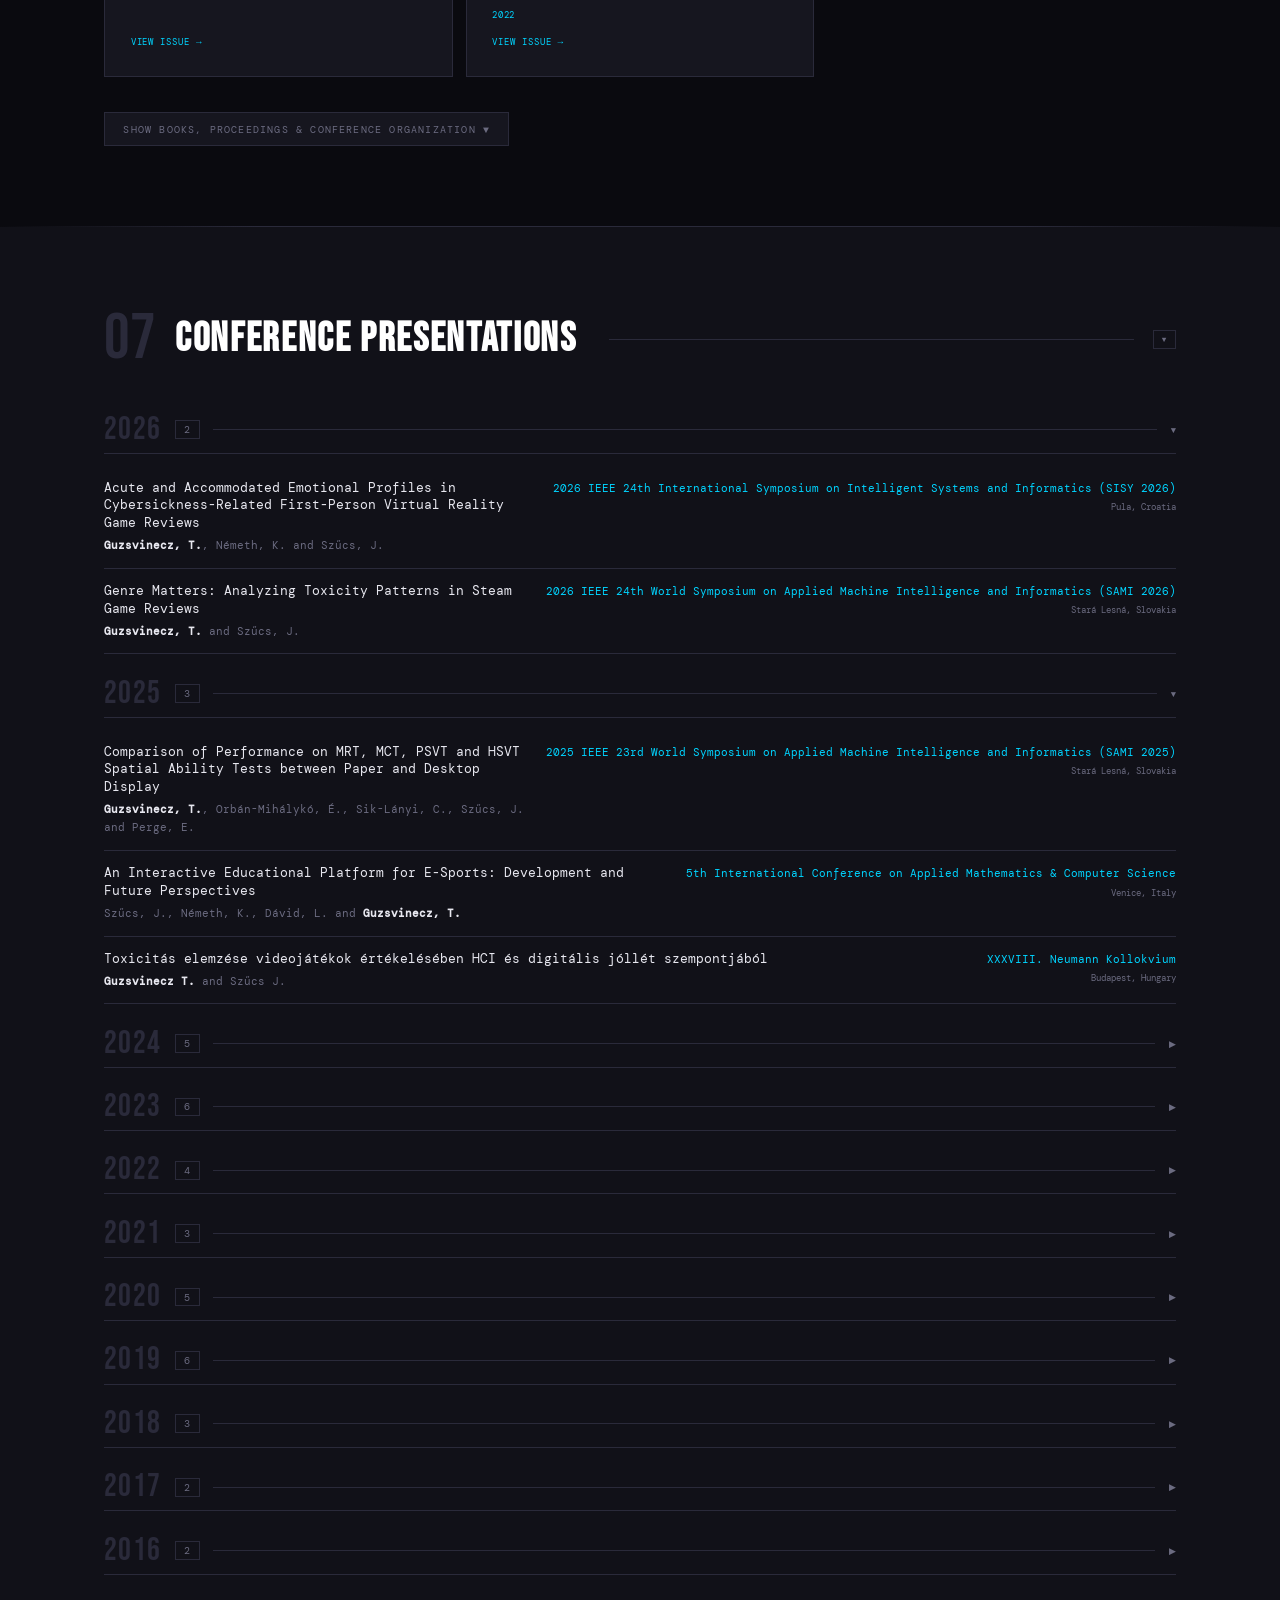
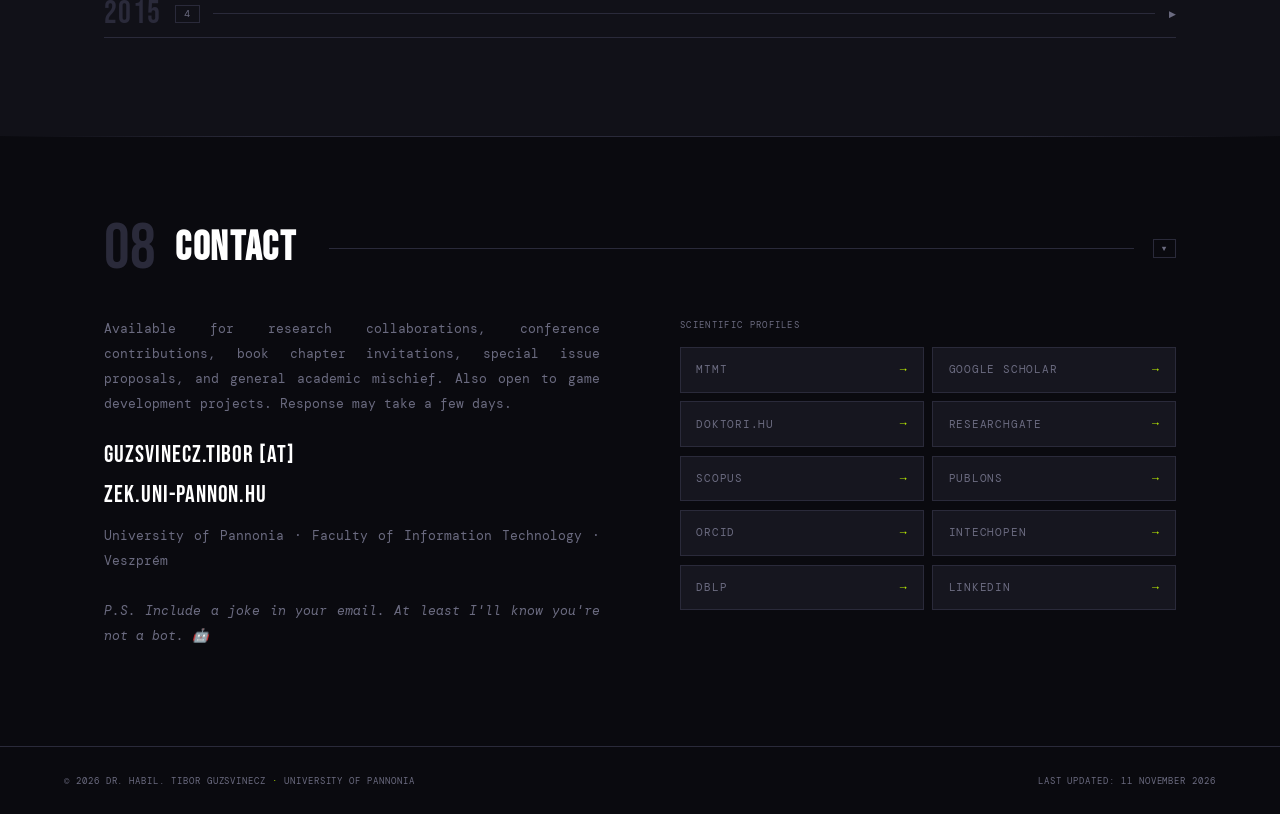
==== commit 000a8265: "Add files via upload" ====
--- a/index.html
+++ b/index.html
@@ -3,16 +3,16 @@
 <head>
   <meta charset="UTF-8"/>
   <meta name="viewport" content="width=device-width,initial-scale=1.0"/>
-  <meta name="description" content="Dr. Tibor Guzsvinecz — Associate Professor, University of Pannonia. Researcher in game studies, HCI, VR, and data science."/>
+  <meta name="description" content="Dr. habil. Tibor Guzsvinecz, Associate Professor, University of Pannonia. Researcher in game studies, HCI, VR, and data science."/>
   <meta name="google-site-verification" content="VYPgA3GGvtpWsgCemNUv4t1YVIuUIQu7Yn3-zF-Onvo" />
   <link rel="canonical" href="https://guzsvinecz.com/"/>
   <meta property="og:type" content="profile"/>
-  <meta property="og:title" content="Dr. Tibor Guzsvinecz — Games Researcher · HCI &amp; VR · Data Science"/>
+  <meta property="og:title" content="Dr. habil. Tibor Guzsvinecz | Games Researcher · HCI &amp; VR · Data Science"/>
   <meta property="og:description" content="Associate Professor, University of Pannonia. Researcher in game studies, HCI, VR, and data science."/>
   <meta property="og:url" content="https://guzsvinecz.com/"/>
   <meta property="og:image" content="https://guzsvinecz.com/GT.jpg"/>
   <meta name="twitter:card" content="summary"/>
-  <meta name="twitter:title" content="Dr. Tibor Guzsvinecz — Games Researcher · HCI &amp; VR · Data Science"/>
+  <meta name="twitter:title" content="Dr. habil. Tibor Guzsvinecz | Games Researcher · HCI &amp; VR · Data Science"/>
   <meta name="twitter:description" content="Associate Professor, University of Pannonia. Researcher in game studies, HCI, VR, and data science."/>
   <meta name="twitter:image" content="https://guzsvinecz.com/GT.jpg"/>
   <script type="application/ld+json">
@@ -20,7 +20,7 @@
     "@context": "https://schema.org",
     "@type": "Person",
     "name": "Tibor Guzsvinecz",
-    "honorificPrefix": "Dr.",
+    "honorificPrefix": "Dr. habil.",
     "jobTitle": "Associate Professor",
     "url": "https://guzsvinecz.com/",
     "image": "https://guzsvinecz.com/GT.jpg",
@@ -48,7 +48,7 @@
     ]
   }
   </script>
-  <title>Dr. Tibor Guzsvinecz</title>
+  <title>Dr. habil. Tibor Guzsvinecz</title>
   <link rel="preconnect" href="https://fonts.googleapis.com"/>
   <link rel="preconnect" href="https://fonts.gstatic.com" crossorigin/>
   <link href="https://fonts.googleapis.com/css2?family=Bebas+Neue&family=Cinzel:wght@600&family=DM+Mono:ital,wght@0,300;0,400;0,500;1,300&family=Instrument+Serif:ital@0;1&display=swap" rel="stylesheet"/>
@@ -60,6 +60,14 @@
 
 <nav>
   <ul class="nav-links">
+    <li class="nav-dd" id="nav-dd">
+      <button class="nav-dd-btn" id="nav-dd-btn" aria-expanded="false" aria-controls="nav-dd-menu"><span data-en>Concepts</span><span data-hu>Fogalmak</span><span class="nav-dd-caret" aria-hidden="true">▾</span></button>
+      <div class="nav-dd-menu" id="nav-dd-menu">
+        <a href="respawn.html"><span class="nav-dd-name">RESPAWN</span><span class="nav-dd-desc"><span data-en>Reporting checklist and flow-diagram generator for game review research</span><span data-hu>Riportolási checklist és folyamatábra-generátor játék-review kutatásokhoz</span></span></a>
+        <a href="soulsification.html"><span class="nav-dd-name">Soulsification</span><span class="nav-dd-desc"><span data-en>The concept and the research line</span><span data-hu>A fogalom és a kutatási vonal</span></span></a>
+        <a href="post-fairy-tale.html"><span class="nav-dd-name">Post-Fairy-Tale &amp; Therapeutic Ambiguity</span><span class="nav-dd-desc"><span data-en>The post-fairy-tale narrative system and therapeutic ambiguity</span><span data-hu>A post-fairy-tale narratív rendszer és a terápiás kétértelműség</span></span></a>
+      </div>
+    </li>
     <li><a href="#about"><span data-en>About</span><span data-hu>Rólam</span></a></li>
     <li><a href="#featured-pubs"><span data-en>Highlights</span><span data-hu>Kiemelt művek</span></a></li>
     <li><a href="#fun"><span data-en>Beyond Research</span><span data-hu>Kutatáson túl</span></a></li>
@@ -78,6 +86,11 @@
 </nav>
 <div class="nav-mobile-panel" id="nav-mobile-panel">
   <ul>
+    <li class="nav-mp-group"><span class="nav-mp-label"><span data-en>Concepts</span><span data-hu>Fogalmak</span></span>
+      <a href="respawn.html" class="nav-mp-link nav-mp-sub">RESPAWN</a>
+      <a href="soulsification.html" class="nav-mp-link nav-mp-sub">Soulsification</a>
+      <a href="post-fairy-tale.html" class="nav-mp-link nav-mp-sub">Post-Fairy-Tale &amp; Therapeutic Ambiguity</a>
+    </li>
     <li><a href="#about" class="nav-mp-link"><span data-en>About</span><span data-hu>Rólam</span></a></li>
     <li><a href="#featured-pubs" class="nav-mp-link"><span data-en>Highlights</span><span data-hu>Kiemelt művek</span></a></li>
     <li><a href="#fun" class="nav-mp-link"><span data-en>Beyond Research</span><span data-hu>Kutatáson túl</span></a></li>
@@ -94,7 +107,7 @@
   <div class="hero-left">
     <div class="hero-tag"><span data-en>University of Pannonia · Veszprém, HU</span><span data-hu>Pannon Egyetem · Veszprém</span></div>
     <h1 class="hero-name">
-      <span class="dr">Dr.</span>
+      <span class="dr">Dr. habil.</span>
       <span data-en>TIBOR<br>GUZSVINECZ</span>
       <span data-hu>GUZSVINECZ<br>TIBOR</span>
     </h1>
@@ -105,9 +118,9 @@
       <span class="hero-role"><span data-en>Data Science</span><span data-hu>Adattudomány</span></span>
       <span class="hero-role">IEEE Member</span>
     </div>
-    <blockquote class="hero-quote">"Science isn't about why, it's about why not!"<cite>— Cave Johnson · Portal 2</cite></blockquote>
+    <blockquote class="hero-quote">"Science isn't about why, it's about why not!"<cite>Cave Johnson · Portal 2</cite></blockquote>
     <div class="hero-stats">
-      <div class="stat"><span class="stat-num" id="pub-stat-hero">—</span><span class="stat-label"><span data-en>Publications</span><span data-hu>Publikáció</span></span></div>
+      <div class="stat"><span class="stat-num" id="pub-stat-hero">…</span><span class="stat-label"><span data-en>Publications</span><span data-hu>Publikáció</span></span></div>
       <div class="stat"><span class="stat-num" id="stat-hindex">16</span><span class="stat-label">H-index</span></div>
       <div class="stat"><span class="stat-num" id="stat-cites">850<span>+</span></span><span class="stat-label"><span data-en>Citations</span><span data-hu>Hivatkozás</span></span></div>
       <div class="stat"><span class="stat-num" id="stat-grads">64</span><span class="stat-label"><span data-en>Graduates</span><span data-hu>Végzett hallg.</span></span></div>
@@ -139,30 +152,31 @@
   <div class="about-grid">
     <div class="ab">
       <span data-en>
-        <p>Video games have held me captive since I was a kid. I made up my mind early that I'd work with them professionally — and I did.</p>
-        <p>I'm an <strong>Associate Professor</strong> at the Faculty of Information Technology, University of Pannonia (Veszprém, Hungary), where I earned my <strong>PhD in Information Science</strong> in 2021.</p>
-        <p>My research sits at the intersection of <strong>game studies, human-computer interaction, and data science</strong>. On the games side I analyze large-scale player behavior and review data — 30M+ Steam reviews, Soulslike mechanics, toxicity patterns, progression systems, and VR cybersickness. On the HCI side I develop and evaluate tools for assessing <strong>spatial ability in virtual reality</strong>.</p>
+        <p>Video games have held me captive since I was a kid. I made up my mind early that I'd work with them professionally, and I did.</p>
+        <p>I'm an <strong>Associate Professor</strong> at the Faculty of Information Technology, University of Pannonia (Veszprém, Hungary), where I earned my <strong>PhD in Information Science</strong> in 2021 and my <strong>habilitation</strong> in 2026.</p>
+        <p>My research sits at the intersection of <strong>game studies, human-computer interaction, and data science</strong>. On the games side I analyze large-scale player behavior and review data: 30M+ Steam reviews, Soulslike mechanics, toxicity patterns, progression systems, and VR cybersickness. On the HCI side I develop and evaluate tools for assessing <strong>spatial ability in virtual reality</strong>.</p>
         <p>At BSc/MSc level I teach courses in <strong>Data Science, Data Mining, Programming, Multimedia, Computer Game Design &amp; Development, Virtual Reality</strong>, and related subjects. At PhD level: <strong>Game Mechanics &amp; Intelligent Systems in Digital Game Development</strong> and <strong>LLM-Based Interactions in XR Environments</strong>. Currently co-supervising <strong>3 PhD students</strong>; have supervised <strong>64 graduated students</strong> and <strong>9 TDK participants</strong>.</p>
         <p>I serve on the organizing and program committees of multiple IEEE conferences and am a member of the Virtual Environments and Applied Multimedia Research Laboratory. I've been an <strong>IEEE member</strong> since 2023.</p>
       </span>
       <span data-hu>
-        <p>Gyerekkoromtól lekötöttek a videojátékok. Hamar eldöntöttem, hogy ezzel akarok foglalkozni professzionálisan — és sikerült.</p>
-        <p>Egyetemi docens vagyok a Pannon Egyetem Műszaki Informatikai Karán (Veszprém), ahol 2021-ben szereztem <strong>a PhD fokozatom az informatikai tudományokból</strong>.</p>
-        <p>Kutatásaim a <strong>játéktudomány, az ember-számítógép interakció és az adattudomány</strong> metszéspontján helyezkednek el. Játékok oldalán nagy adathalmazokat elemzek — 30M+ Steam értékelés, Soulslike mechanikák, toxicitásminták, progressziós rendszerek, VR cybersickness. HCI oldalán <strong>virtuális valóságban mért térbeli képességeket</strong> vizsgálok.</p>
+        <p>Gyerekkoromtól lekötöttek a videojátékok. Hamar eldöntöttem, hogy ezzel akarok foglalkozni professzionálisan, és sikerült.</p>
+        <p>Egyetemi docens vagyok a Pannon Egyetem Műszaki Informatikai Karán (Veszprém), ahol 2021-ben szereztem <strong>a PhD fokozatom az informatikai tudományokból</strong>, 2026-ban pedig ugyanitt <strong>habilitáltam</strong>.</p>
+        <p>Kutatásaim a <strong>játéktudomány, az ember-számítógép interakció és az adattudomány</strong> metszéspontján helyezkednek el. Játékok oldalán nagy adathalmazokat elemzek: 30M+ Steam értékelés, Soulslike mechanikák, toxicitásminták, progressziós rendszerek, VR cybersickness. HCI oldalán <strong>virtuális valóságban mért térbeli képességeket</strong> vizsgálok.</p>
         <p>Oktatott tárgyaim BSc/MSc szinten: <strong>Adattudomány, Adatbányászat, Programozás, Multimédia, Számítógépes játéktervezés és -fejlesztés, Virtuális valóság</strong> és kapcsolódó tárgyak. PhD szinten: <strong>Játékmechanikák és intelligens rendszerek a digitális játékfejlesztésben</strong> és <strong>LLM-alapú interakciók XR környezetben</strong>. Jelenleg <strong>3 PhD hallgató</strong> társtémavezetője vagyok; eddig <strong>64 végzett hallgatóm</strong> és <strong>9 TDK-zó hallgatóm</strong> volt.</p>
-        <p>Több IEEE konferencia szervező- és programbizottságának tagja vagyok, és a Virtuális Környezetek és Alkalmazott Multimédia Kutatólaboratórium tagja. <strong>IEEE tag</strong>vagyok 2023 óta.</p>
+        <p>Több IEEE konferencia szervező- és programbizottságának tagja vagyok, és a Virtuális Környezetek és Alkalmazott Multimédia Kutatólaboratórium tagja. <strong>IEEE tag</strong> vagyok 2023 óta.</p>
       </span>
       <div class="tags">
         <span class="tag">Video Games</span><span class="tag">VR / AR</span><span class="tag">HCI</span><span class="tag">Spatial Ability</span><span class="tag">Data Science</span><span class="tag">Gamification</span><span class="tag">Sentiment Analysis</span><span class="tag">Topic Modeling</span><span class="tag">BERTopic</span><span class="tag">LDA</span><span class="tag">Steam Reviews</span><span class="tag">Cybersickness</span><span class="tag">Toxicity</span><span class="tag">IEEE</span>
       </div>
     </div>
     <div class="aside">
-      <img class="about-photo" src="GT.jpg" alt="Dr. Tibor Guzsvinecz"/>
+      <img class="about-photo" src="GT.jpg" alt="Dr. habil. Tibor Guzsvinecz"/>
       <div class="ai"><div class="ai-l"><span data-en>Position</span><span data-hu>Beosztás</span></div><div class="ai-v"><span data-en>Associate Professor (2024–)</span><span data-hu>Egyetemi docens (2024–)</span></div></div>
       <div class="ai"><div class="ai-l"><span data-en>Institution</span><span data-hu>Intézmény</span></div><div class="ai-v"><span data-en>University of Pannonia, Veszprém</span><span data-hu>Pannon Egyetem, Veszprém</span></div></div>
       <div class="ai"><div class="ai-l"><span data-en>Faculty</span><span data-hu>Kar</span></div><div class="ai-v"><span data-en>Faculty of Information Technology</span><span data-hu>Műszaki Informatikai Kar</span></div></div>
       <div class="ai"><div class="ai-l"><span data-en>Department</span><span data-hu>Tanszék</span></div><div class="ai-v"><span data-en>Department of Information Technology and its Applications</span><span data-hu>Informatikai Rendszerek és Alkalmazásai Tanszék</span></div></div>
       <div class="ai"><div class="ai-l">PhD</div><div class="ai-v"><span data-en>Information Science, 2021</span><span data-hu>Informatikai tudományok, 2021</span></div></div>
+      <div class="ai"><div class="ai-l">Habil.</div><div class="ai-v"><span data-en>Information Science, 2026</span><span data-hu>Informatikai tudományok, 2026</span></div></div>
       <div class="ai"><div class="ai-l"><span data-en>Supervision</span><span data-hu>Témavezetés</span></div><div class="ai-v" id="aside-supervision"><span data-en>3 PhD · 64 graduates · 9 TDK</span><span data-hu>3 PhD · 64 végzett · 9 TDK</span></div></div>
       <div class="ai"><div class="ai-l">Lab</div><div class="ai-v"><span data-en>Virtual Environments &amp; Applied Multimedia Research Laboratory</span><span data-hu>Virtuális Környezetek és Alkalmazott Multimédia Kutatólaboratórium</span></div></div>
     </div>
@@ -289,7 +303,7 @@
       <div class="fun-label"><span data-en>Other facts about me</span><span data-hu>Más tények rólam</span></div>
       <ul class="fun-list">
         <li><span data-en>I actually play what I research.</span><span data-hu>Valójában játszom azokkal, amiket kutatok.</span></li>
-        <li><span data-en>100%'d Elden Ring — all achievements unlocked.</span><span data-hu>100%-os Elden Ring — minden achievement megszerezve.</span></li>
+        <li><span data-en>100%'d Elden Ring: all achievements unlocked.</span><span data-hu>100%-os Elden Ring: minden achievement megszerezve.</span></li>
         <li>Story &gt; Gameplay &gt; Graphics</li>
         <li><span data-en>Still waiting for Half-Life 3 and the Bloodborne PC port &amp; remake.</span><span data-hu>Még mindig várok a Half-Life 3-ra és a Bloodborne PC portra &amp; remake-re.</span></li>
       </ul>
@@ -310,6 +324,7 @@
     </div>
     <div class="cv-block">
       <div class="cv-bt"><span data-en>Education</span><span data-hu>Végzettség</span></div>
+      <div class="cv-e"><div class="cv-y">2026</div><div><div class="cv-et"><span data-en>Habilitation</span><span data-hu>Habilitáció</span> · <span data-en>Information Science</span><span data-hu>Informatikai tudományok</span></div><div class="cv-es"><span data-en>University of Pannonia</span><span data-hu>Pannon Egyetem</span></div></div></div>
       <div class="cv-e"><div class="cv-y">2021</div><div><div class="cv-et">PhD · <span data-en>Information Science</span><span data-hu>Informatikai tudományok</span></div><div class="cv-es"><span data-en>University of Pannonia</span><span data-hu>Pannon Egyetem</span></div></div></div>
 	  <div class="cv-e"><div class="cv-y">2017</div><div><div class="cv-et">MSc · <span data-en>Computer Science Engineering</span><span data-hu>Okleveles mérnökinformatikus</span></div><div class="cv-es"><span data-en>University of Pannonia</span><span data-hu>Pannon Egyetem</span></div></div></div>
 	  <div class="cv-e"><div class="cv-y">2015</div><div><div class="cv-et">BSc · <span data-en>Computer Science Engineering</span><span data-hu>Mérnökinformatikus</span></div><div class="cv-es"><span data-en>University of Pannonia</span><span data-hu>Pannon Egyetem</span></div></div></div>
@@ -330,7 +345,7 @@
           <div class="cv-aw-i"><span data-en>Faculty Award for Outstanding Publication Activity (2026)</span><span data-hu>Kari Publikációs Díj Kimagasló Publikációs Tevékenységért (2026)</span></div>
           <div class="cv-aw-i"><span data-en>VEAB Outstanding Young Researcher (2025)</span><span data-hu>VEAB Kiemelkedő Ifjú Kutatója (2025)</span></div>
           <div class="cv-aw-i"><span data-en>Dean's Commendation for Outstanding Faculty Activity (2024)</span><span data-hu>Dékáni dicséret kiemelkedő kari tevékenységéért (2024)</span></div>
-          <div class="cv-aw-i"><span data-en>Best Section Paper Award — Multimedia in Education Conference (2023)</span><span data-hu>Legjobb szekciócikk díj — Multimédia az Oktatásban Konferencia (2023)</span></div>
+          <div class="cv-aw-i"><span data-en>Best Section Paper Award · Multimedia in Education Conference (2023)</span><span data-hu>Legjobb szekciócikk díj · Multimédia az Oktatásban Konferencia (2023)</span></div>
           <div class="cv-aw-i"><span data-en>IEEE Section Chair Award (2023)</span><span data-hu>IEEE Section Chair Award (2023)</span></div>
           <div class="cv-aw-i"><span data-en>8× Scholarships</span><span data-hu>8× Ösztöndíj</span></div>
         </div>
@@ -338,10 +353,10 @@
       <div class="cv-block">
         <div class="cv-bt"><span data-en>Research Output</span><span data-hu>Tudományos teljesítmény</span></div>
         <div class="cv-aw">
-          <div class="cv-aw-i" id="cv-sci-works"><span data-en>— scientific works</span><span data-hu>— tudományos mű</span></div>
-          <div class="cv-aw-i" id="cv-pub-breakdown"><span data-en>— journal articles · — conference papers · — editorials</span><span data-hu>— folyóiratcikk · — konferenciacikk · — szerkesztői</span></div>
-          <div class="cv-aw-i" id="cv-edited-works"><span data-en>— edited books · — proceedings · — special issues</span><span data-hu>— szerk. könyv · — konferenciakötet · — különszám</span></div>
-          <div class="cv-aw-i" id="cv-talks-count"><span data-en>— conference presentations</span><span data-hu>— konferencia-előadás</span></div>
+          <div class="cv-aw-i" id="cv-sci-works"><span data-en>… scientific works</span><span data-hu>… tudományos mű</span></div>
+          <div class="cv-aw-i" id="cv-pub-breakdown"><span data-en>… journal articles · … conference papers · … editorials</span><span data-hu>… folyóiratcikk · … konferenciacikk · … szerkesztői</span></div>
+          <div class="cv-aw-i" id="cv-edited-works"><span data-en>… edited books · … proceedings · … special issues</span><span data-hu>… szerk. könyv · … konferenciakötet · … különszám</span></div>
+          <div class="cv-aw-i" id="cv-talks-count"><span data-en>… conference presentations</span><span data-hu>… konferencia-előadás</span></div>
           <div class="cv-aw-i" id="cv-hindex-line">H-index 16 · 850+ <span data-en>citations</span><span data-hu>hivatkozás</span></div>
         </div>
       </div>
@@ -349,15 +364,15 @@
     <div class="cv-block cv-block-wide">
       <div class="cv-bt"><span data-en>Scientific Memberships &amp; Bodies</span><span data-hu>Tudományos testületek &amp; tagságok</span></div>
       <div class="cv-two-col">
-        <div class="cv-e"><div class="cv-y">2026–</div><div><div class="cv-et"><span data-en>Board Member</span><span data-hu>Vezetőségi tag</span></div><div class="cv-es"><span data-en>Young Researchers&rsquo; Network, University of Pannonia — Zalaegerszeg University Centre (ZEK) representative</span><span data-hu>Pannon Egyetem Fiatal Kutatói Hálózat — a Zalaegerszegi Egyetemi Központ (ZEK) képviselője</span></div></div></div>
-        <div class="cv-e"><div class="cv-y">2025–</div><div><div class="cv-et"><span data-en>Vice-President</span><span data-hu>Alelnök</span></div><div class="cv-es"><span data-en>HAS Veszprém Regional Committee (VEAB) — Working Committee on Informatics and Computer Science</span><span data-hu>MTA VEAB Informatikai és Számítástudományi Munkabizottság</span></div></div></div>
+        <div class="cv-e"><div class="cv-y">2026–</div><div><div class="cv-et"><span data-en>Board Member</span><span data-hu>Vezetőségi tag</span></div><div class="cv-es"><span data-en>Young Researchers&rsquo; Network, University of Pannonia · Zalaegerszeg University Centre (ZEK) representative</span><span data-hu>Pannon Egyetem Fiatal Kutatói Hálózat · a Zalaegerszegi Egyetemi Központ (ZEK) képviselője</span></div></div></div>
+        <div class="cv-e"><div class="cv-y">2025–</div><div><div class="cv-et"><span data-en>Vice-President</span><span data-hu>Alelnök</span></div><div class="cv-es"><span data-en>HAS Veszprém Regional Committee (VEAB) · Working Committee on Informatics and Computer Science</span><span data-hu>MTA VEAB Informatikai és Számítástudományi Munkabizottság</span></div></div></div>
         <div class="cv-e"><div class="cv-y">2023–</div><div><div class="cv-et">IEEE Member</div><div class="cv-es">Institute of Electrical and Electronics Engineers</div></div></div>
-        <div class="cv-e"><div class="cv-y">2023–</div><div><div class="cv-et"><span data-en>Member</span><span data-hu>Tag</span></div><div class="cv-es"><span data-en>HAS Veszprém Regional Committee (VEAB) — Health Informatics Working Committee</span><span data-hu>MTA VEAB Egészségügyi Informatika Munkabizottság</span></div></div></div>
-        <div class="cv-e"><div class="cv-y">2023–</div><div><div class="cv-et"><span data-en>Member</span><span data-hu>Tag</span></div><div class="cv-es"><span data-en>ZEK (Zalaegerszeg University Centre) — Committee for International Affairs</span><span data-hu>ZEK Külügyi és Nemzetközi Bizottság</span></div></div></div>
+        <div class="cv-e"><div class="cv-y">2023–</div><div><div class="cv-et"><span data-en>Member</span><span data-hu>Tag</span></div><div class="cv-es"><span data-en>HAS Veszprém Regional Committee (VEAB) · Health Informatics Working Committee</span><span data-hu>MTA VEAB Egészségügyi Informatika Munkabizottság</span></div></div></div>
+        <div class="cv-e"><div class="cv-y">2023–</div><div><div class="cv-et"><span data-en>Member</span><span data-hu>Tag</span></div><div class="cv-es"><span data-en>ZEK (Zalaegerszeg University Centre) · Committee for International Affairs</span><span data-hu>ZEK Külügyi és Nemzetközi Bizottság</span></div></div></div>
         <div class="cv-e"><div class="cv-y">2022–</div><div><div class="cv-et"><span data-en>Member</span><span data-hu>Köztestületi tag</span></div><div class="cv-es"><span data-en>Public Body of the Hungarian Academy of Sciences</span><span data-hu>MTA</span></div></div></div>
         <div class="cv-e"><div class="cv-y">2018–2020, 2023–</div><div><div class="cv-et"><span data-en>Member</span><span data-hu>Tag</span></div><div class="cv-es"><span data-en>John von Neumann Computer Society (NJSZT)</span><span data-hu>Neumann János Számítógéptudományi Társaság (NJSZT)</span></div></div></div>
-        <div class="cv-e"><div class="cv-y">2019–</div><div><div class="cv-et">DOSZ <span data-en>— Association of Hungarian PhD and DLA Students</span><span data-hu>Doktoranduszok Országos Szövetsége</span></div><div class="cv-es"><span data-en>Section of Mathematical and Information Sciences — Active member (2019–2021) · Supporting member (2021–)</span><span data-hu>Matematikai és Informatikai Tudományok Osztálya – aktív tag (2019–2021), pártoló tag (2021–)</span></div></div></div>
-        <div class="cv-e"><div class="cv-y">2018–2021</div><div><div class="cv-et"><span data-en>PhD Student Representative, Faculty of Information Technology — University of Pannonia</span><span data-hu>MIK PhD képviselő — Pannon Egyetem Doktorandusz Önkormányzat</span></div><div class="cv-es"><span data-en>Faculty Council &amp; Doctoral School Council member</span><span data-hu>Kari Tanács és Doktori Iskola Tanács tagja</span></div></div></div>
+        <div class="cv-e"><div class="cv-y">2019–</div><div><div class="cv-et">DOSZ <span data-en>· Association of Hungarian PhD and DLA Students</span><span data-hu>Doktoranduszok Országos Szövetsége</span></div><div class="cv-es"><span data-en>Section of Mathematical and Information Sciences · Active member (2019–2021) · Supporting member (2021–)</span><span data-hu>Matematikai és Informatikai Tudományok Osztálya · aktív tag (2019–2021), pártoló tag (2021–)</span></div></div></div>
+        <div class="cv-e"><div class="cv-y">2018–2021</div><div><div class="cv-et"><span data-en>PhD Student Representative, Faculty of Information Technology · University of Pannonia</span><span data-hu>MIK PhD képviselő · Pannon Egyetem Doktorandusz Önkormányzat</span></div><div class="cv-es"><span data-en>Faculty Council &amp; Doctoral School Council member</span><span data-hu>Kari Tanács és Doktori Iskola Tanács tagja</span></div></div></div>
       </div>
     </div>
   </div>
@@ -369,7 +384,7 @@
 <div id="publications" class="swf"><div class="inner">
   <div class="sh"><span class="sn">05</span><h2 class="st"><span data-en>PUBLICATIONS</span><span data-hu>PUBLIKÁCIÓK</span></h2><div class="sl"></div></div>
 
-  <div class="pub-chart-label"><span data-en>Publications per year — click a bar to filter, click again to clear</span><span data-hu>Publikációk évente — kattints egy oszlopra a szűréshez, újra kattintva törlöd</span></div>
+  <div class="pub-chart-label"><span data-en>Publications per year: click a bar to filter, click again to clear</span><span data-hu>Publikációk évente: kattints egy oszlopra a szűréshez, újra kattintva törlöd</span></div>
   <div class="pub-chart" id="pub-chart"></div>
 
   <div class="pub-bar" id="bar-topic">
@@ -426,8 +441,8 @@
     <a class="pfl alt" href="https://scholar.google.com/citations?user=03Sg_PgAAAAJ" target="_blank">→ Google Scholar</a>
   </div>
   <div class="updated">
-    <span data-en>Publication data last updated: 2 November 2026. For the full list, see ResearchGate or MTMT.</span>
-    <span data-hu>A publikációs adatok utolsó frissítése: 2026. november 2. A teljes listáért lásd a ResearchGate-et vagy az MTMT-t.</span>
+    <span data-en>Publication data last updated: 11 November 2026. For the full list, see ResearchGate or MTMT.</span>
+    <span data-hu>A publikációs adatok utolsó frissítése: 2026. november 11. A teljes listáért lásd a ResearchGate-et vagy az MTMT-t.</span>
   </div>
 </div></div>
 
@@ -443,7 +458,7 @@
   </div>
   <div class="eseclabel" style="margin-top:2.2rem"><span data-en>Special Issues</span><span data-hu>Különszámok</span></div>
   <div class="edit-grid">
-    <div class="ec"><div class="etype">Special Issue · Applied Sciences (2nd Ed.)</div><div class="etitle">Emerging Technologies of Human-Computer Interaction — 2nd Edition</div><div class="eyear">2025 · <span data-en>Open for submissions</span><span data-hu>Beküldés nyitva</span></div><a class="elink" href="https://www.mdpi.com/journal/applsci/special_issues/77U210K264" target="_blank">Submit a paper →</a></div>
+    <div class="ec"><div class="etype">Special Issue · Applied Sciences (2nd Ed.)</div><div class="etitle">Emerging Technologies of Human-Computer Interaction, 2nd Edition</div><div class="eyear">2025 · <span data-en>Open for submissions</span><span data-hu>Beküldés nyitva</span></div><a class="elink" href="https://www.mdpi.com/journal/applsci/special_issues/77U210K264" target="_blank">Submit a paper →</a></div>
     <div class="ec"><div class="etype">Special Issue · Applied Sciences</div><div class="etitle">Emerging Technologies of Human-Computer Interaction</div><div class="eyear">2025 · <span data-en>Closed</span><span data-hu>Lezárva</span></div><a class="elink" href="https://www.mdpi.com/journal/applsci/special_issues/627T226B9S" target="_blank">View issue →</a></div>
     <div class="ec"><div class="etype">Special Issue · Infocommunications Journal</div><div class="etitle">Cognitive Infocommunications and Cognitive Aspects of Virtual Reality</div><div class="eyear">2024</div><a class="elink" href="https://www.infocommunications.hu/special-issue" target="_blank">View issue →</a></div>
     <div class="ec"><div class="etype">Special Issue · Sustainability</div><div class="etitle">Artificial Intelligence Applications for Industry 4.0</div><div class="eyear">2023</div><a class="elink" href="https://www.mdpi.com/journal/sustainability/special_issues/DX549NE43W" target="_blank">View issue →</a></div>
@@ -457,12 +472,12 @@
   <div class="eseclabel" style="margin-top:2.2rem"><span data-en>Books &amp; Proceedings</span><span data-hu>Könyvek &amp; konferenciakötetetek</span></div>
   <div class="edit-grid">
     <div class="ec"><div class="etype">Book · IntechOpen</div><div class="etitle">Fundamentals and Future Trends of Image and Video Coding</div><div class="eyear">2026 · <span data-en>In preparation</span><span data-hu>Előkészületben</span></div><a class="elink" href="https://www.intechopen.com/welcome/1005629" target="_blank"><span data-en>Call for Chapters →</span><span data-hu>Fejezetek várhatók →</span></a></div>
-    <div class="ec"><div class="etype">Book · IntechOpen</div><div class="etitle">From Pixels to Play — The Art and Science of Video Games</div><div class="eyear">2026</div><a class="elink" href="https://www.intechopen.com/books/1004656" target="_blank">Open Access →</a></div>
-    <div class="ec"><div class="etype">Book · IntechOpen</div><div class="etitle">Game Theory — Computational Aspects and Applications</div><div class="eyear">2025</div><a class="elink" href="https://www.intechopen.com/books/1003417" target="_blank">View book →</a></div>
+    <div class="ec"><div class="etype">Book · IntechOpen</div><div class="etitle">From Pixels to Play: The Art and Science of Video Games</div><div class="eyear">2026</div><a class="elink" href="https://www.intechopen.com/books/1004656" target="_blank">Open Access →</a></div>
+    <div class="ec"><div class="etype">Book · IntechOpen</div><div class="etitle">Game Theory: Computational Aspects and Applications</div><div class="eyear">2025</div><a class="elink" href="https://www.intechopen.com/books/1003417" target="_blank">View book →</a></div>
     <div class="ec"><div class="etype">Book · IntechOpen</div><div class="etitle">Level Up! Exploring Gamification's Impact on Research and Innovation</div><div class="eyear">2024</div><a class="elink" href="https://www.intechopen.com/books/1003441" target="_blank">Open Access →</a></div>
-    <div class="ec"><div class="etype"><span data-en>Proceedings</span><span data-hu>Konferenciakötet</span></div><div class="etitle">WSPS 12 — 12th Winter School of PhD Students in Informatics and Mathematics</div><div class="eyear">2026</div><a class="elink" href="https://www.doszmito.hu/wp-content/uploads/2026/02/WSPS_12_online.pdf" target="_blank">Download PDF →</a></div>
-    <div class="ec"><div class="etype"><span data-en>Proceedings</span><span data-hu>Konferenciakötet</span></div><div class="etitle">WSPS 11 — 11th Winter School of PhD Students in Informatics and Mathematics</div><div class="eyear">2025</div><a class="elink" href="http://doszmito.hu/wsps11.pdf" target="_blank">Download PDF →</a></div>
-    <div class="ec"><div class="etype"><span data-en>Proceedings</span><span data-hu>Konferenciakötet</span></div><div class="etitle">WSPS 10 — 10th Winter School of PhD Students in Informatics and Mathematics</div><div class="eyear">2024</div><a class="elink" href="https://www.doszmito.hu/wp-content/uploads/2024/03/WSPS_X_online.pdf" target="_blank">Download PDF →</a></div>
+    <div class="ec"><div class="etype"><span data-en>Proceedings</span><span data-hu>Konferenciakötet</span></div><div class="etitle">WSPS 12: 12th Winter School of PhD Students in Informatics and Mathematics</div><div class="eyear">2026</div><a class="elink" href="https://www.doszmito.hu/wp-content/uploads/2026/02/WSPS_12_online.pdf" target="_blank">Download PDF →</a></div>
+    <div class="ec"><div class="etype"><span data-en>Proceedings</span><span data-hu>Konferenciakötet</span></div><div class="etitle">WSPS 11: 11th Winter School of PhD Students in Informatics and Mathematics</div><div class="eyear">2025</div><a class="elink" href="http://doszmito.hu/wsps11.pdf" target="_blank">Download PDF →</a></div>
+    <div class="ec"><div class="etype"><span data-en>Proceedings</span><span data-hu>Konferenciakötet</span></div><div class="etitle">WSPS 10: 10th Winter School of PhD Students in Informatics and Mathematics</div><div class="eyear">2024</div><a class="elink" href="https://www.doszmito.hu/wp-content/uploads/2024/03/WSPS_X_online.pdf" target="_blank">Download PDF →</a></div>
     <div class="ec"><div class="etype"><span data-en>Proceedings</span><span data-hu>Konferenciakötet</span></div><div class="etitle">2nd PE-ZEK Professional E-Sports Days</div><div class="evenue">University of Pannonia, Zalaegerszeg</div><div class="eyear">2023</div><a class="elink" href="https://zek.uni-pannon.hu/images/doku_zek/pe_zek_esport_szakmai_napok_kiadvany_2023.pdf" target="_blank">Download PDF →</a></div>
   </div>
   <div class="eseclabel" style="margin-top:2.2rem"><span data-en>Conference Organization</span><span data-hu>Konferenciaszervezés</span></div>
@@ -499,8 +514,8 @@
       <p data-en>Available for research collaborations, conference contributions, book chapter invitations, special issue proposals, and general academic mischief. Also open to game development projects. Response may take a few days.</p>
       <p data-hu>Kutatási együttműködések, konferenciabeküldések, könyvfejezet-meghívások, különszám-javaslatok és egyéb tudományos kalandok ügyében kereshetsz. Játékfejlesztési projektekre is nyitott vagyok. Valószínűleg csak néhány nap múlva válaszok a levelekre.</p>
       <a class="cem" id="contact-email" href="#">guzsvinecz.tibor [at]<br>zek.uni-pannon.hu</a>
-      <p class="cnote" data-en>University of Pannonia · Faculty of Information Technology · Veszprém<br><br><em>P.S. Include a joke in your email — at least I'll know you're not a bot. 🤖</em></p>
-      <p class="cnote" data-hu>Pannon Egyetem · Műszaki Informatikai Kar · Veszprém<br><br><em>U.i. Írj egy viccet az e-mailbe — legalább tudom, hogy nem spam. 🤖</em></p>
+      <p class="cnote" data-en>University of Pannonia · Faculty of Information Technology · Veszprém<br><br><em>P.S. Include a joke in your email. At least I'll know you're not a bot. 🤖</em></p>
+      <p class="cnote" data-hu>Pannon Egyetem · Műszaki Informatikai Kar · Veszprém<br><br><em>U.i. Írj egy viccet az e-mailbe, legalább tudom, hogy nem spam. 🤖</em></p>
     </div>
     <div>
       <div style="font-size:.59rem;letter-spacing:.14em;text-transform:uppercase;color:var(--muted);margin-bottom:.85rem"><span data-en>Scientific Profiles</span><span data-hu>Tudományos profilok</span></div>
@@ -521,8 +536,8 @@
 </section>
 
 <footer>
-  <div class="fc"><span data-en>© 2026 Dr. Tibor Guzsvinecz <span>·</span> University of Pannonia</span><span data-hu>© 2026 Dr. Guzsvinecz Tibor <span>·</span> Pannon Egyetem</span></div>
-  <div class="fc"><span data-en>Last updated: 2 November 2026</span><span data-hu>Utolsó frissítés: 2026. november 2.</span></div>
+  <div class="fc"><span data-en>© 2026 Dr. habil. Tibor Guzsvinecz <span class="sep">·</span> University of Pannonia</span><span data-hu>© 2026 Dr. habil. Guzsvinecz Tibor <span class="sep">·</span> Pannon Egyetem</span></div>
+  <div class="fc"><span data-en>Last updated: 11 November 2026</span><span data-hu>Utolsó frissítés: 2026. november 11.</span></div>
 </footer>
 
 <script>
@@ -534,15 +549,16 @@
 function toggleLang(){
   const r=document.documentElement,b=document.getElementById('lang-btn');
   r.getAttribute('data-lang')==='en'?(r.setAttribute('data-lang','hu'),b.textContent='EN'):(r.setAttribute('data-lang','en'),b.textContent='HU');
-}
-// Carry the current language/theme to the sub-pages (soulsification.html + post-fairy-tale.html read ?lang= & ?theme=)
+  r.lang=r.getAttribute('data-lang'); // correct hyphenation for justified text
+}
+// Carry the current language/theme to the sub-pages (the three concept pages read ?lang= & ?theme=)
 document.addEventListener('click',function(e){
-  const a=e.target.closest('a[href^="soulsification.html"],a[href^="post-fairy-tale.html"]'); if(!a) return;
+  const a=e.target.closest('a[href^="soulsification.html"],a[href^="post-fairy-tale.html"],a[href^="respawn.html"]'); if(!a) return;
   const r=document.documentElement;
   a.href=a.getAttribute('href').split('?')[0]+'?lang='+r.getAttribute('data-lang')+'&theme='+r.getAttribute('data-theme');
 });
 
-// ── SITE-WIDE STATS — SINGLE SOURCE OF TRUTH (update these numbers HERE only) ──
+// ── SITE-WIDE STATS: SINGLE SOURCE OF TRUTH (update these numbers HERE only) ──
 const SITE_STATS={hIndex:16,citations:850,citationsPlus:true,graduates:64,tdk:9,phdStudents:3};
 function fillStats(){
   const S=SITE_STATS, plus=S.citationsPlus?'+':'';
@@ -992,6 +1008,16 @@
   });
 })();
 
+// ── CONCEPTS DROPDOWN (hover on desktop; click/tap and Esc also work) ──
+(function(){
+  const dd=document.getElementById('nav-dd'),btn=document.getElementById('nav-dd-btn');
+  if(!dd||!btn) return;
+  const set=o=>{dd.classList.toggle('open',o);btn.setAttribute('aria-expanded',o?'true':'false');};
+  btn.addEventListener('click',e=>{e.stopPropagation();set(!dd.classList.contains('open'));});
+  document.addEventListener('click',e=>{if(!dd.contains(e.target)) set(false);});
+  document.addEventListener('keydown',e=>{if(e.key==='Escape'){set(false);}});
+})();
+
 // ── MOBILE MENU ──
 (function(){
   const ham=document.getElementById('nav-hamburger');
--- a/style.css
+++ b/style.css
@@ -18,6 +18,31 @@
 .nav-links a::after{content:'';position:absolute;bottom:-3px;left:0;width:0;height:1px;background:var(--accent);transition:width .3s cubic-bezier(.16,1,.3,1)}
 .nav-links a:hover{color:var(--text)}.nav-links a:hover::after{width:100%}
 .nav-right{display:flex;gap:.6rem;align-items:center}
+/* ── CONCEPTS DROPDOWN ── */
+.nav-dd{position:relative}
+.nav-dd-btn{background:none;border:none;padding:0;cursor:pointer;font:inherit;font-size:.65rem;letter-spacing:.13em;text-transform:uppercase;color:#f0b96a;display:inline-flex;align-items:center;gap:.35em;transition:color .2s}
+.nav-dd-caret{font-size:.85em;transition:transform .25s}
+.nav-dd:hover .nav-dd-btn,.nav-dd.open .nav-dd-btn{color:var(--text)}
+.nav-dd:hover .nav-dd-caret,.nav-dd.open .nav-dd-caret{transform:rotate(180deg)}
+.nav-dd-menu{position:absolute;top:100%;left:-1rem;padding-top:1.1rem;min-width:300px;opacity:0;visibility:hidden;transform:translateY(-4px);transition:opacity .2s,transform .2s,visibility .2s}
+.nav-dd:hover .nav-dd-menu,.nav-dd:focus-within .nav-dd-menu,.nav-dd.open .nav-dd-menu{opacity:1;visibility:visible;transform:none}
+.nav-dd-menu a{display:block;padding:.7rem 1rem;background:var(--bg);border:1px solid var(--border);border-top:none;border-left:2px solid rgba(240,185,106,.45);transition:background .2s,border-color .2s}
+.nav-dd-menu a:first-child{border-top:1px solid var(--border)}
+.nav-dd-menu a::after{display:none}
+.nav-dd-menu a:hover,.nav-dd-menu a:focus-visible{border-left-color:#f0b96a;background:var(--surface);text-decoration:none}
+.nav-dd-name{display:block;font-family:'DM Mono',monospace;font-size:.62rem;letter-spacing:.14em;text-transform:uppercase;color:#f0b96a}
+.nav-dd-desc{display:block;margin-top:.3rem;font-size:.72rem;line-height:1.45;letter-spacing:0;text-transform:none;color:var(--muted)}
+[data-theme="light"] .nav-dd-btn,[data-theme="light"] .nav-dd-name{color:#a86a14}
+[data-theme="light"] .nav-dd-menu a{border-left-color:rgba(168,106,20,.45)}
+[data-theme="light"] .nav-dd-menu a:hover{border-left-color:#a86a14}
+.nav-links a,.nav-dd-btn{white-space:nowrap}
+.nav-dd-menu{box-shadow:0 12px 30px rgba(0,0,0,.35)}
+/* full nav needs ~1240px; below that use the hamburger panel */
+@media(max-width:1240px){nav{padding:1rem 1.5rem}.nav-links{display:none}.nav-hamburger{display:block}}
+.nav-mp-group{border-bottom:1px solid var(--border);padding:.55rem 0 .35rem}
+.nav-mp-label{display:block;font-size:.7rem;letter-spacing:.13em;text-transform:uppercase;color:#f0b96a;margin-bottom:.15rem}
+[data-theme="light"] .nav-mp-label{color:#a86a14}
+.nav-mobile-panel ul li a.nav-mp-sub{padding:.4rem 0 .4rem 1rem;border-bottom:none;font-size:.64rem}
 .nav-hamburger{display:none;background:transparent;border:none;color:var(--muted);font-size:1.3rem;cursor:pointer;padding:.2rem .3rem;line-height:1;transition:color .2s}
 .nav-hamburger:hover{color:var(--accent)}
 .nav-mobile-panel{display:none;position:fixed;top:53px;left:0;right:0;z-index:99;background:var(--nav-bg);backdrop-filter:blur(20px);border-bottom:1px solid var(--border);padding:.8rem 1.5rem 1.2rem}
@@ -276,9 +301,10 @@
 .parr{color:var(--accent);font-size:.72rem}
 
 /* ── FOOTER ── */
-footer{padding:1.6rem 4rem;display:flex;justify-content:space-between;align-items:center;border-top:1px solid var(--border)}
+footer{padding:1.6rem 4rem;display:flex;justify-content:space-between;align-items:center;gap:1rem;flex-wrap:wrap;border-top:1px solid var(--border)}
 .fc{font-size:.59rem;letter-spacing:.1em;text-transform:uppercase;color:var(--muted)}
-.fc span{color:var(--accent)}
+.fc .sep{color:var(--accent)}
+.fc a{color:var(--accent2)}
 
 /* ── ANIMATIONS ── */
 @keyframes fadeUp{from{opacity:0;transform:translateY(18px)}to{opacity:1;transform:translateY(0)}}
@@ -356,3 +382,19 @@
 .fp-concept{display:inline-flex;align-items:center;font-size:.58rem;letter-spacing:.1em;text-transform:uppercase;color:#f0b96a;padding:.28rem .85rem;border:1px solid #f0b96a;font-family:'DM Mono',monospace;font-weight:600;transition:background .2s,color .2s}
 .fp-concept:hover{background:#f0b96a;color:#000;text-decoration:none}
 [data-theme="light"] .fp-concept{color:#a86a14;border-color:#a86a14}
+
+/* ── OVERFLOW FIXES ── */
+/* orbit labels reached past the right edge between 901 and 1300px */
+@media(max-width:1300px) and (min-width:901px){.hero-eclipse{width:min(510px,78%)}}
+/* long section titles + collapse button pushed past the edge on phones */
+.st{min-width:0}
+@media(max-width:900px){.sh{gap:.8rem}.sn{font-size:3rem}.sl{margin-left:0}}
+/* the transformed orbit links leave an invisible layout box past the edge; clip it horizontally */
+#home{overflow-x:clip}
+@media(max-width:900px){#home{grid-template-columns:minmax(0,1fr)}}
+@media(max-width:380px){.st{font-size:1.45rem}.sn{font-size:2.4rem}}
+@media(max-width:900px){.about-grid,.cv-grid,.cg,.fun-grid{grid-template-columns:minmax(0,1fr)}.cv-block{overflow-wrap:anywhere}}
+@media(max-width:340px){.hero-name{font-size:2.5rem}}
+
+/* justified body text */
+#about p,#fun p,#contact p{text-align:justify;text-justify:inter-word;hyphens:auto;-webkit-hyphens:auto}
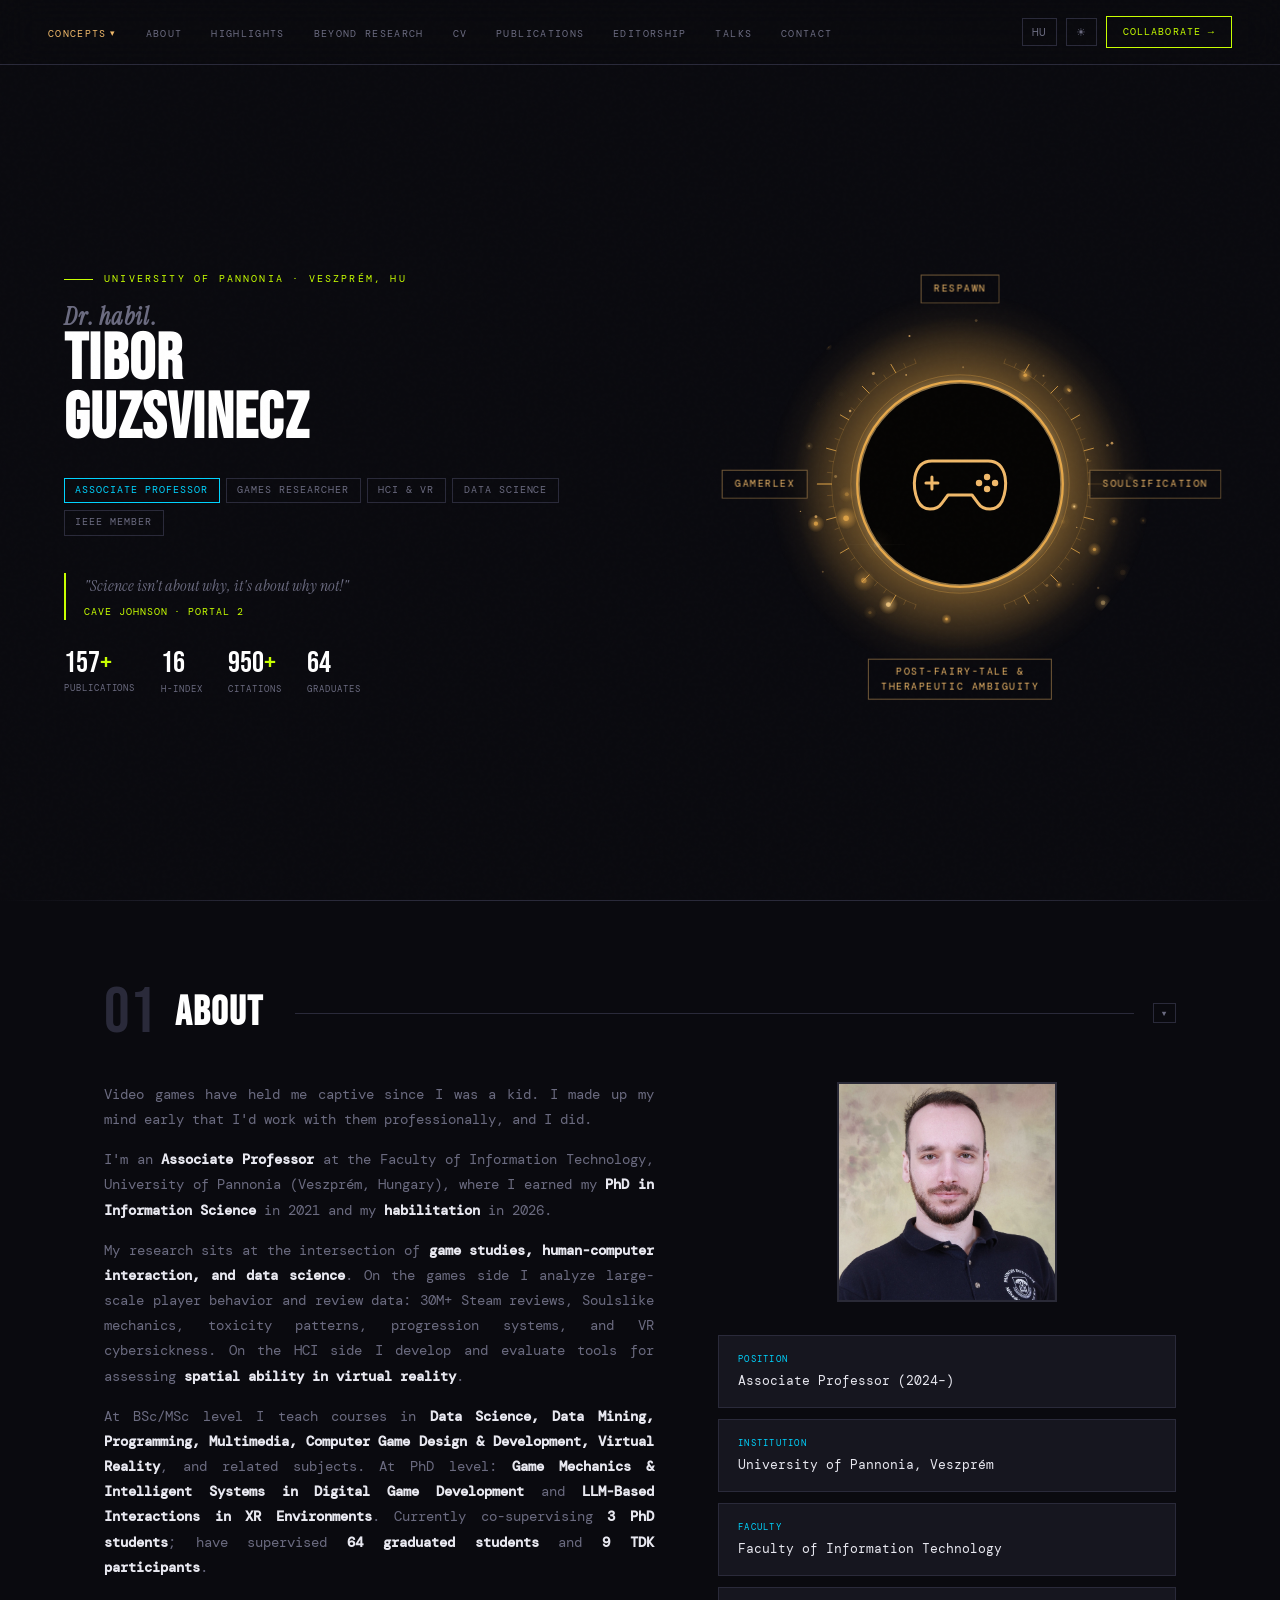
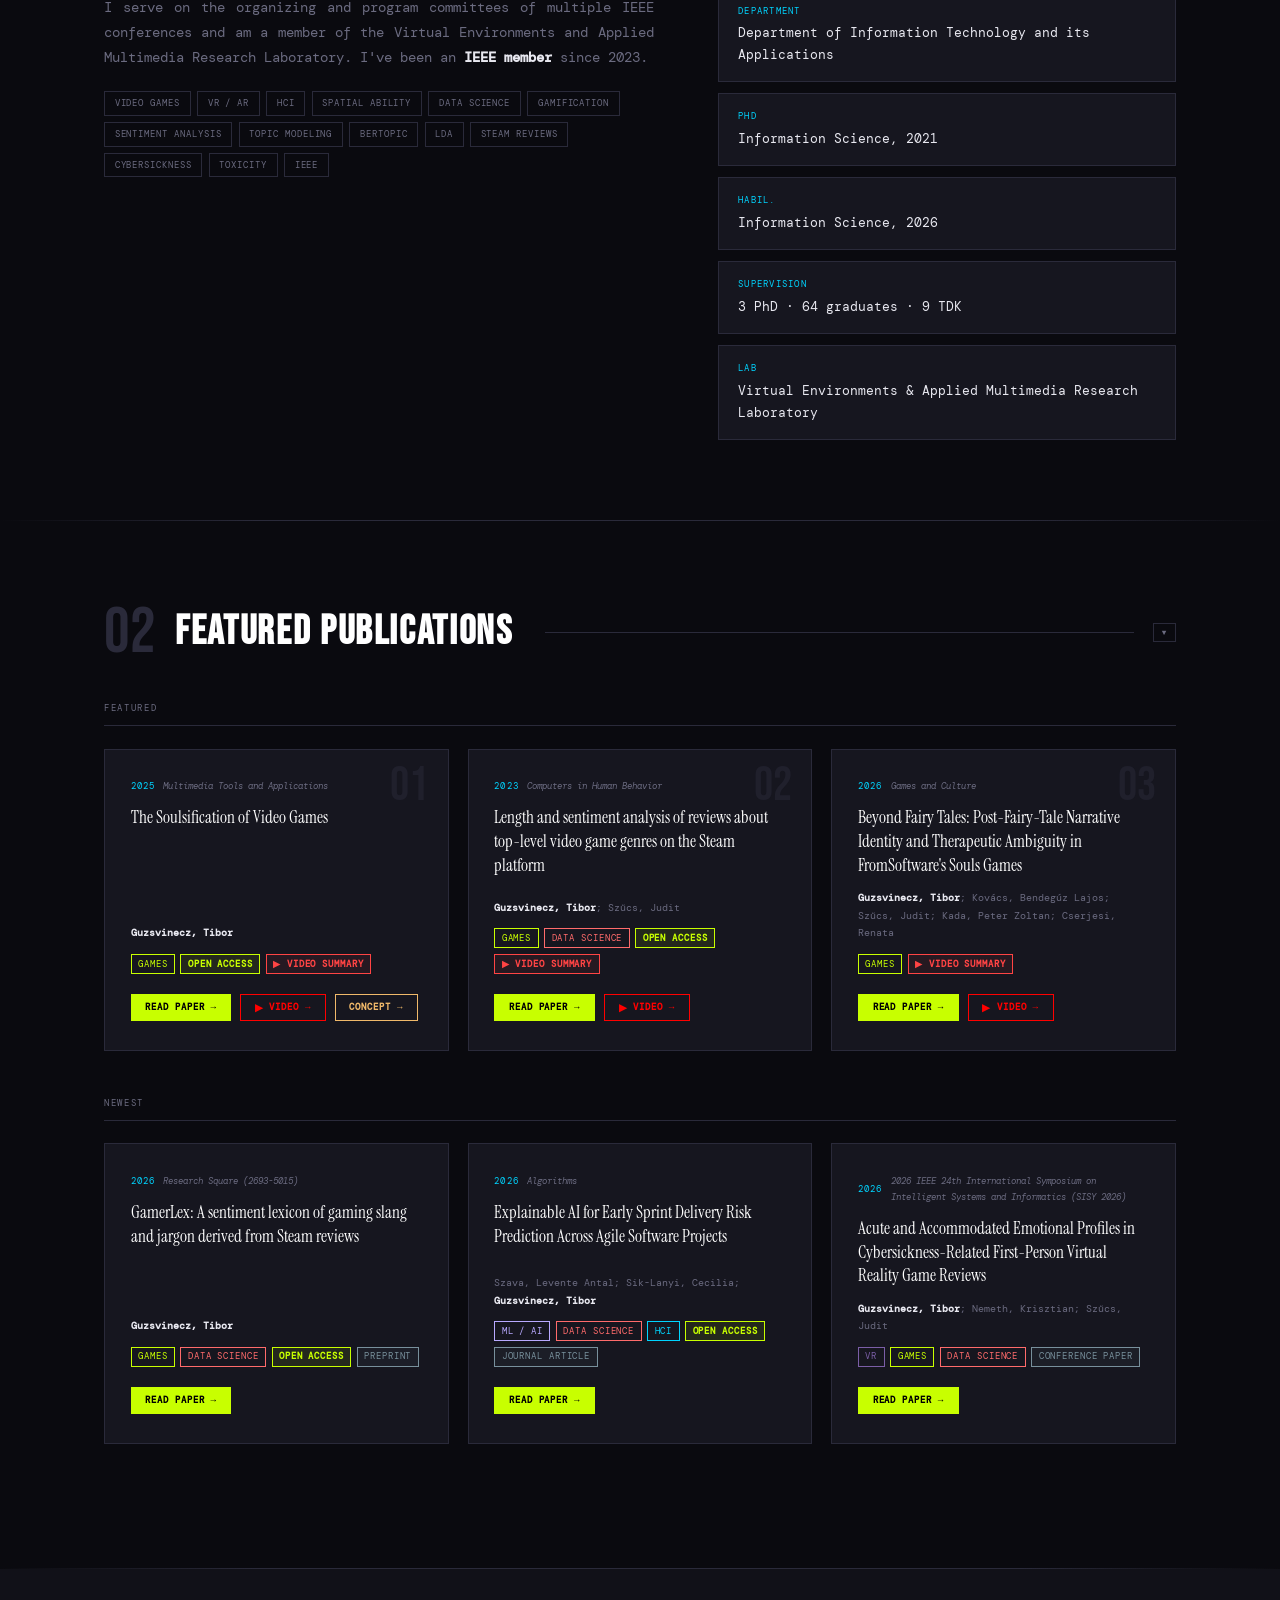
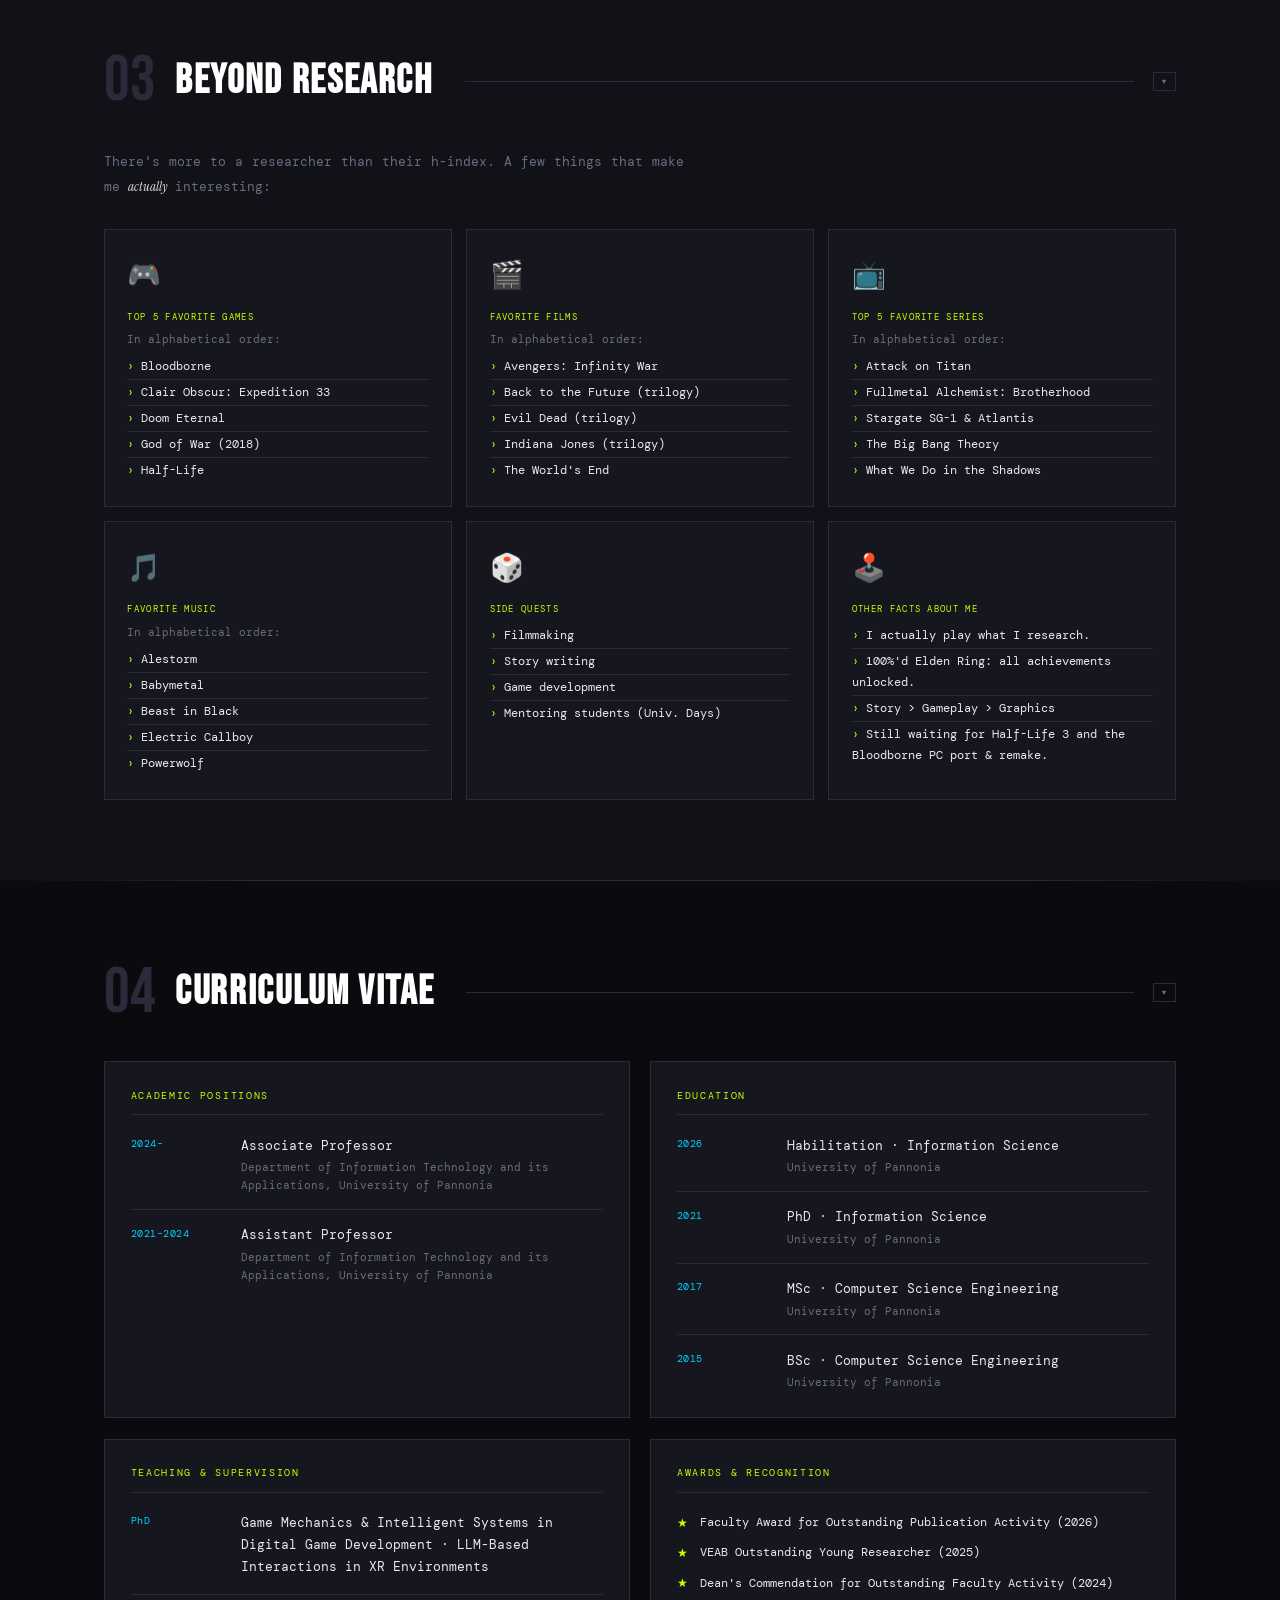
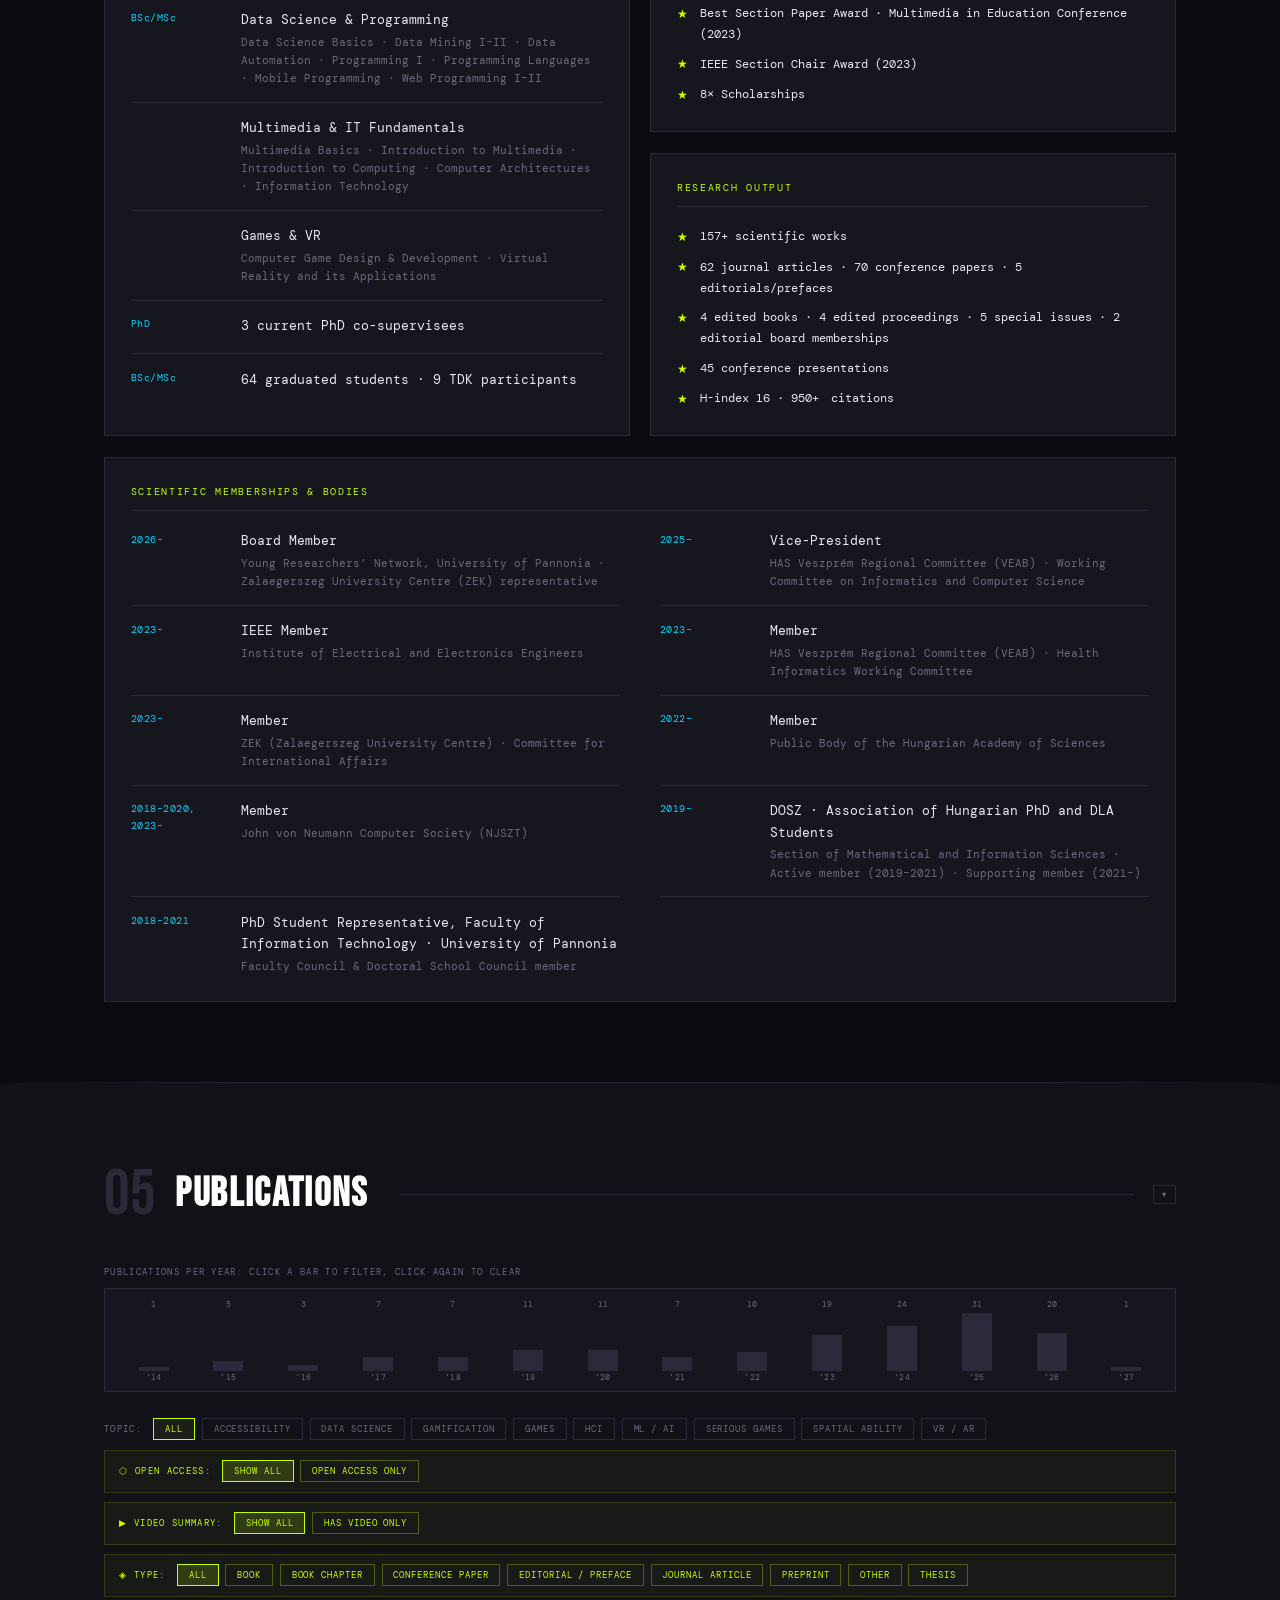
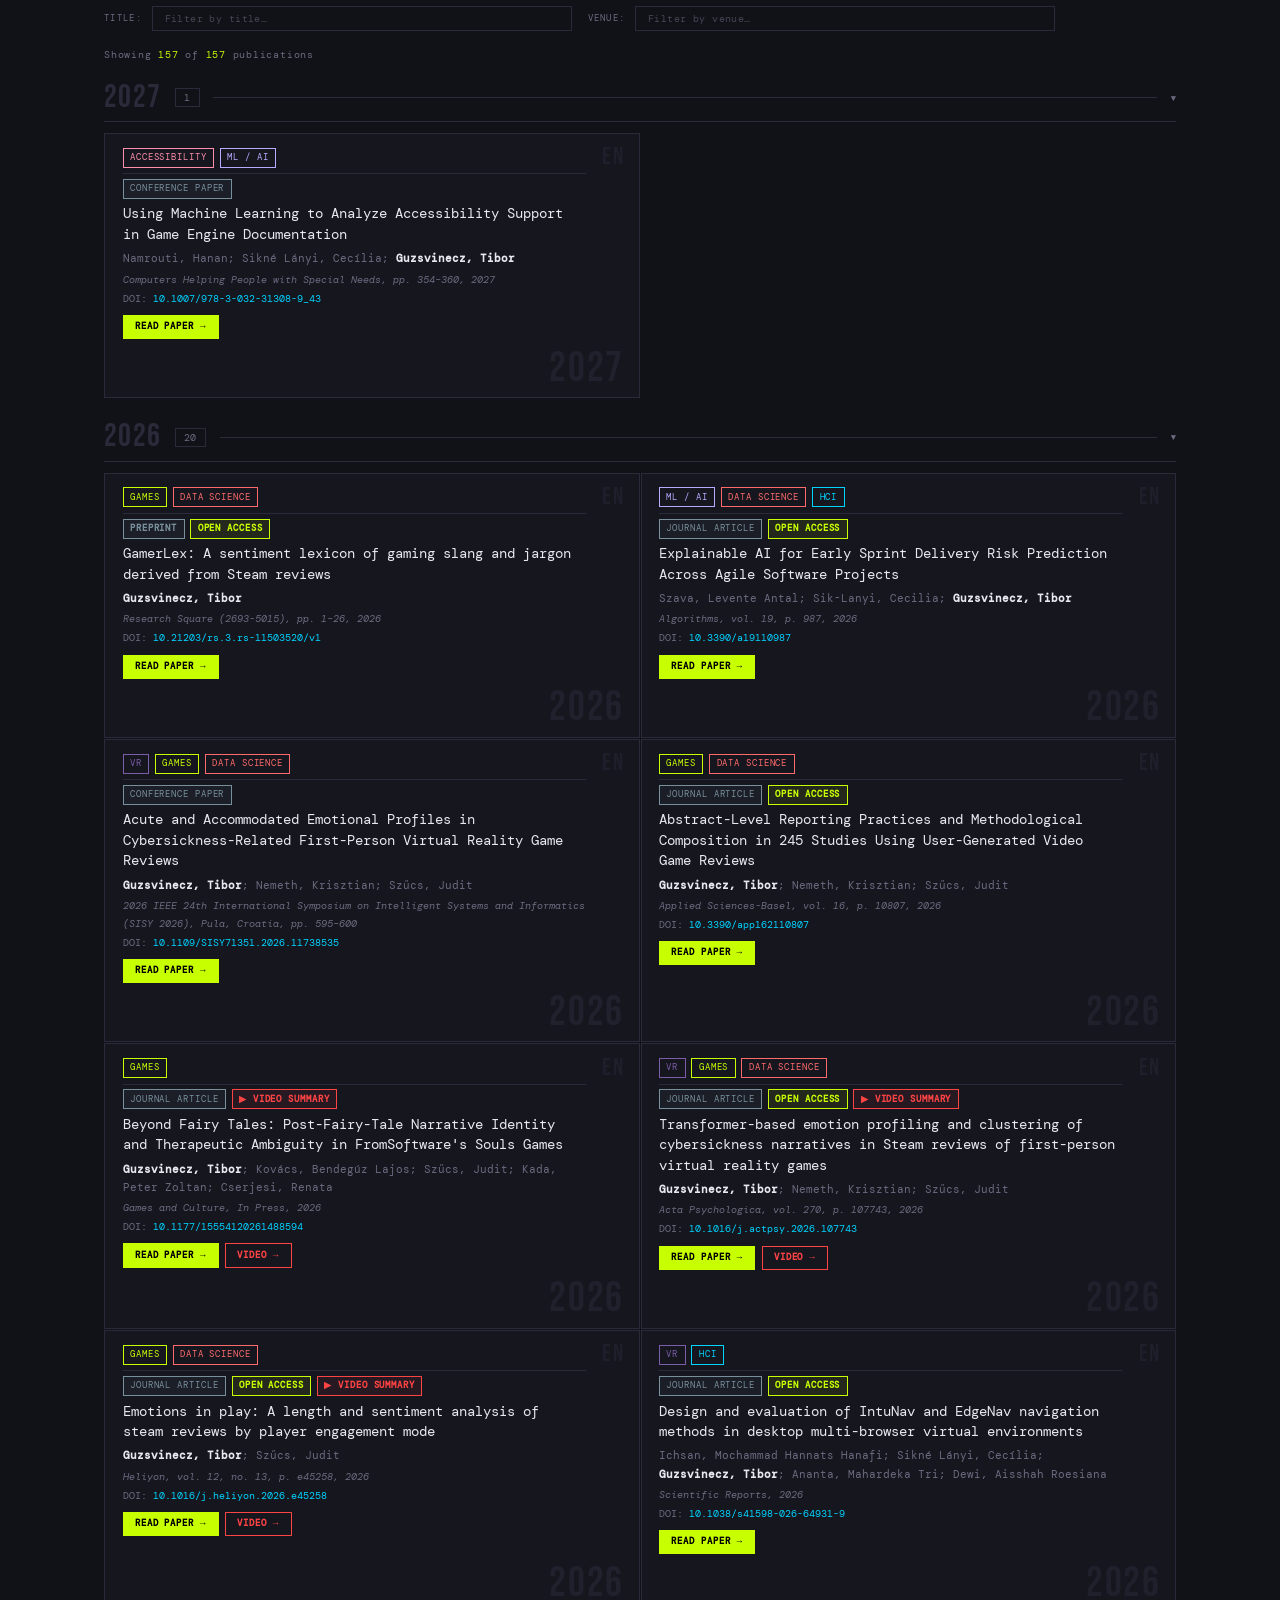
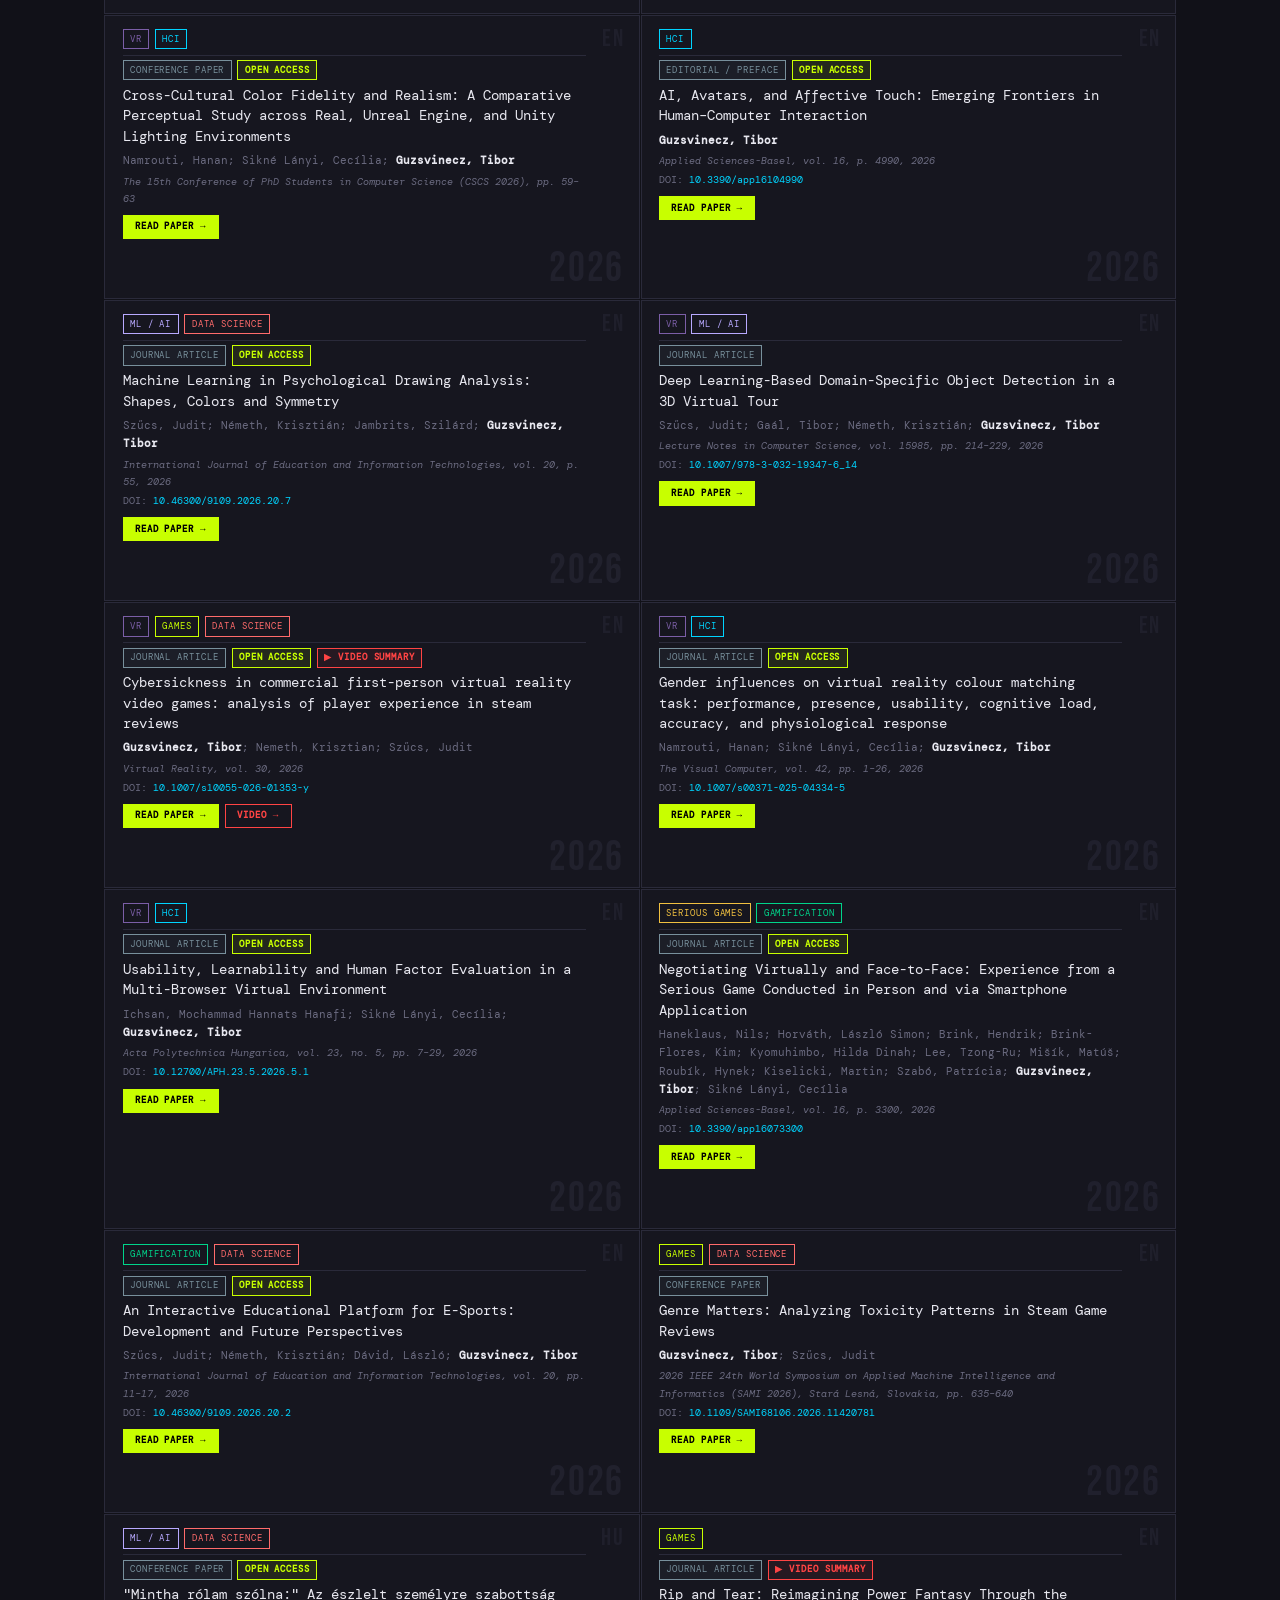
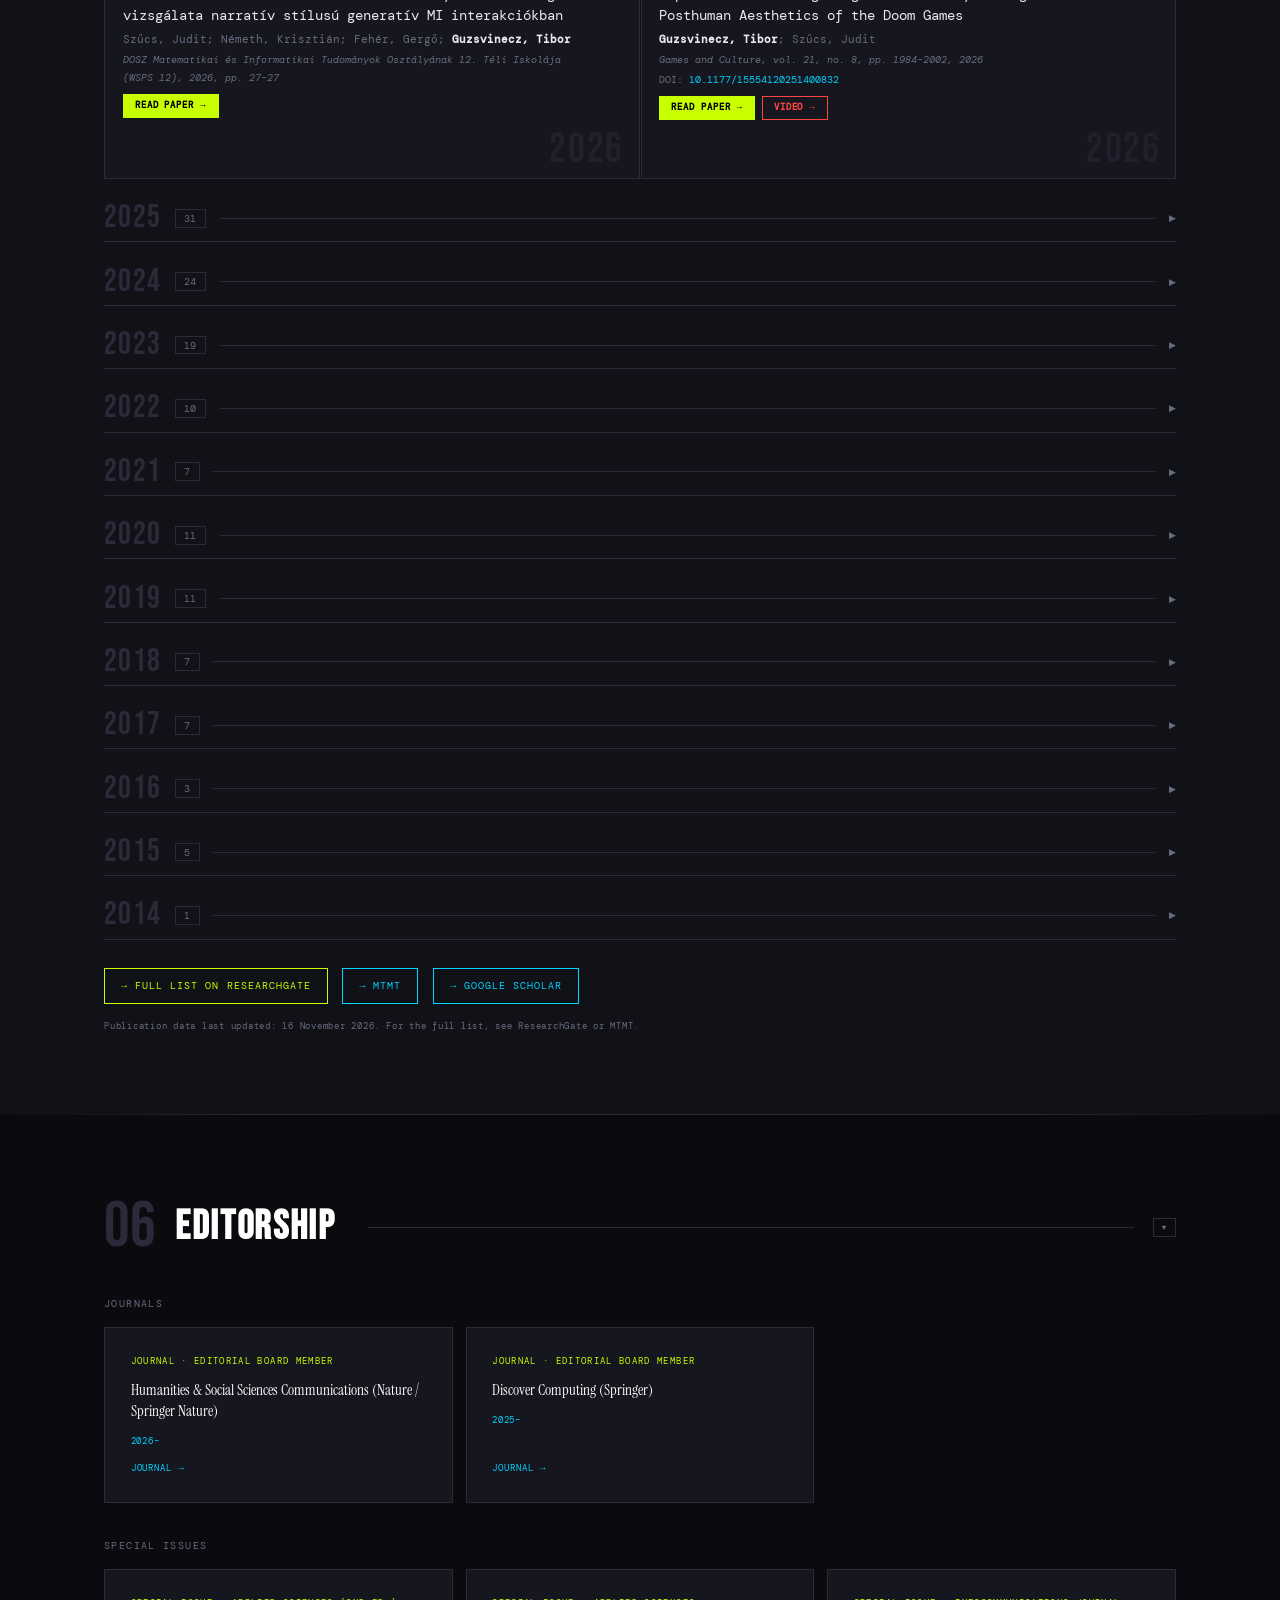
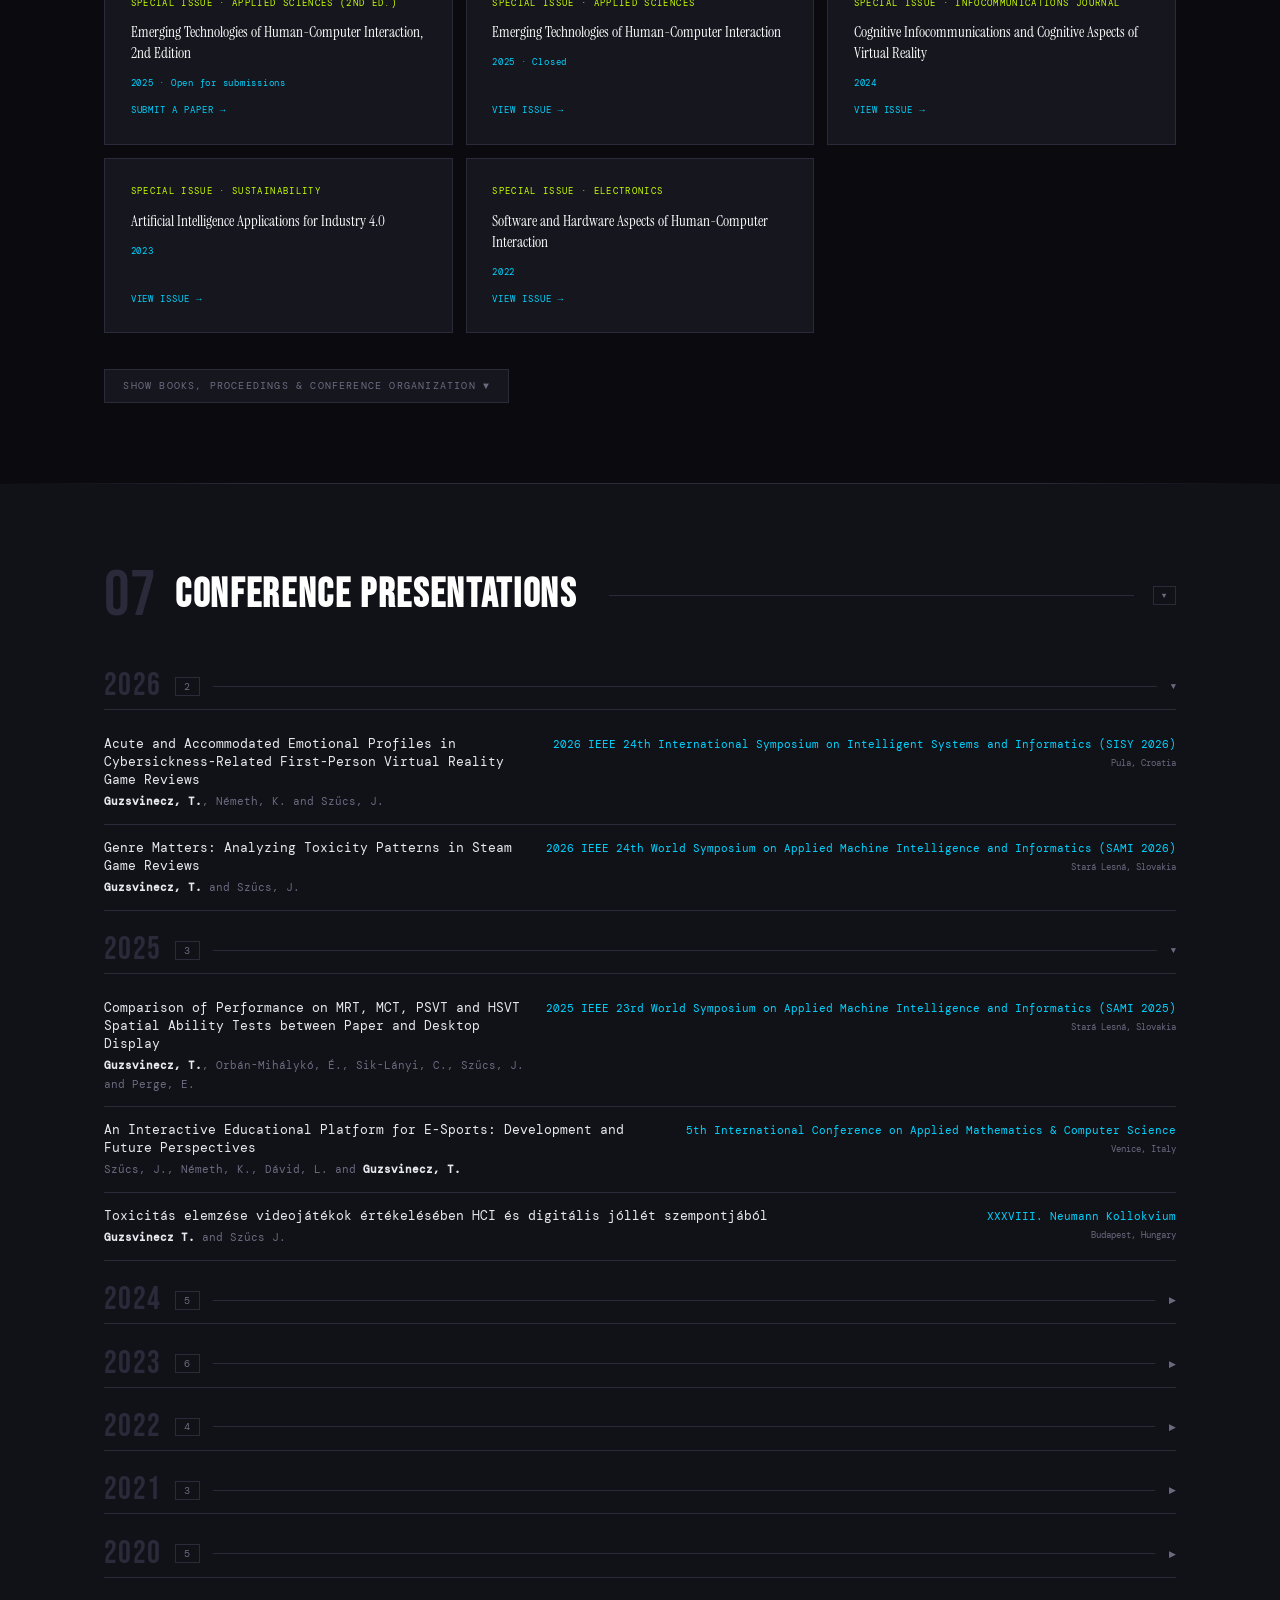
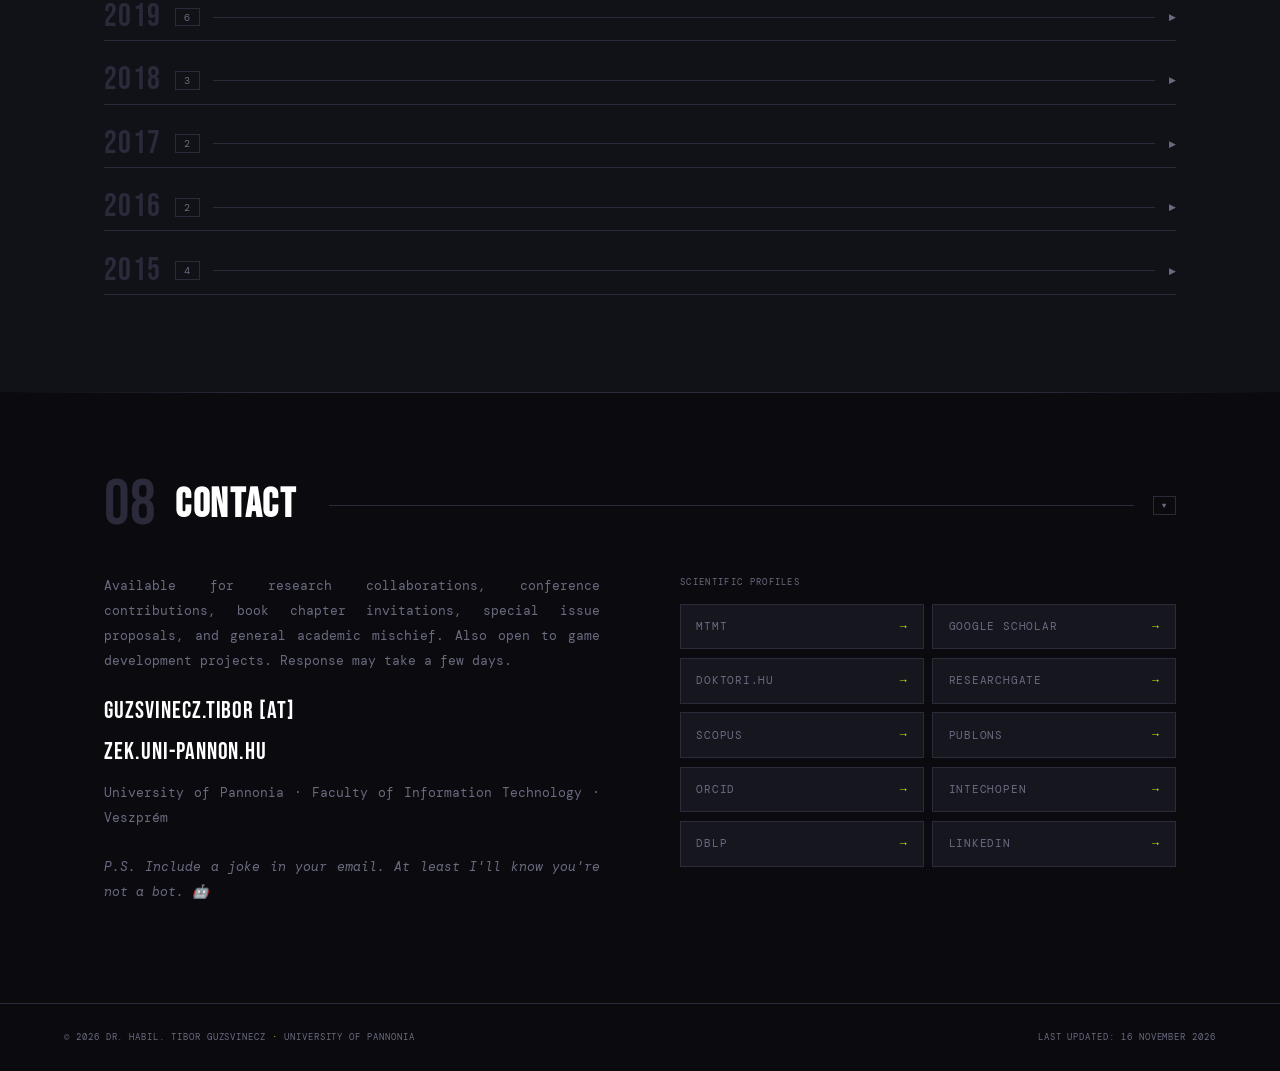
==== commit 19a12294: "Add files via upload" ====
--- a/index.html
+++ b/index.html
@@ -66,6 +66,7 @@
         <a href="respawn.html"><span class="nav-dd-name">RESPAWN</span><span class="nav-dd-desc"><span data-en>Reporting checklist and flow-diagram generator for game review research</span><span data-hu>Riportolási checklist és folyamatábra-generátor játék-review kutatásokhoz</span></span></a>
         <a href="soulsification.html"><span class="nav-dd-name">Soulsification</span><span class="nav-dd-desc"><span data-en>The concept and the research line</span><span data-hu>A fogalom és a kutatási vonal</span></span></a>
         <a href="post-fairy-tale.html"><span class="nav-dd-name">Post-Fairy-Tale &amp; Therapeutic Ambiguity</span><span class="nav-dd-desc"><span data-en>The post-fairy-tale narrative system and therapeutic ambiguity</span><span data-hu>A post-fairy-tale narratív rendszer és a terápiás kétértelműség</span></span></a>
+        <a href="gamerlex.html"><span class="nav-dd-name">GamerLex</span><span class="nav-dd-desc"><span data-en>Sentiment lexicon of gaming slang and jargon for player reviews</span><span data-hu>Gamerszleng- és játékzsargon-szentimentlexikon játékosértékelésekhez</span></span></a>
       </div>
     </li>
     <li><a href="#about"><span data-en>About</span><span data-hu>Rólam</span></a></li>
@@ -90,6 +91,7 @@
       <a href="respawn.html" class="nav-mp-link nav-mp-sub">RESPAWN</a>
       <a href="soulsification.html" class="nav-mp-link nav-mp-sub">Soulsification</a>
       <a href="post-fairy-tale.html" class="nav-mp-link nav-mp-sub">Post-Fairy-Tale &amp; Therapeutic Ambiguity</a>
+      <a href="gamerlex.html" class="nav-mp-link nav-mp-sub">GamerLex</a>
     </li>
     <li><a href="#about" class="nav-mp-link"><span data-en>About</span><span data-hu>Rólam</span></a></li>
     <li><a href="#featured-pubs" class="nav-mp-link"><span data-en>Highlights</span><span data-hu>Kiemelt művek</span></a></li>
@@ -122,7 +124,7 @@
     <div class="hero-stats">
       <div class="stat"><span class="stat-num" id="pub-stat-hero">…</span><span class="stat-label"><span data-en>Publications</span><span data-hu>Publikáció</span></span></div>
       <div class="stat"><span class="stat-num" id="stat-hindex">16</span><span class="stat-label">H-index</span></div>
-      <div class="stat"><span class="stat-num" id="stat-cites">850<span>+</span></span><span class="stat-label"><span data-en>Citations</span><span data-hu>Hivatkozás</span></span></div>
+      <div class="stat"><span class="stat-num" id="stat-cites">950<span>+</span></span><span class="stat-label"><span data-en>Citations</span><span data-hu>Hivatkozás</span></span></div>
       <div class="stat"><span class="stat-num" id="stat-grads">64</span><span class="stat-label"><span data-en>Graduates</span><span data-hu>Végzett hallg.</span></span></div>
     </div>
   </div>
@@ -132,14 +134,16 @@
       <div class="hero-eclipse-label">HOMO · LUDENS · QUAERIT</div>
       <div class="orbit" role="navigation" aria-label="Projects">
         <a class="orbit-item" style="--a:-90deg" href="respawn.html" title="Reporting checklist and flow-diagram generator for game review research"><span>RESPAWN</span></a>
-        <a class="orbit-item" style="--a:30deg" href="soulsification.html" title="The concept and the research line"><span>Soulsification</span></a>
-        <a class="orbit-item" style="--a:150deg" href="post-fairy-tale.html" title="The post-fairy-tale narrative system and therapeutic ambiguity"><span class="two">Post-Fairy-Tale &amp;<br>Therapeutic Ambiguity</span></a>
+        <a class="orbit-item" style="--a:0deg" href="soulsification.html" title="The concept and the research line"><span>Soulsification</span></a>
+        <a class="orbit-item" style="--a:90deg" href="post-fairy-tale.html" title="The post-fairy-tale narrative system and therapeutic ambiguity"><span class="two">Post-Fairy-Tale &amp;<br>Therapeutic Ambiguity</span></a>
+        <a class="orbit-item" style="--a:180deg" href="gamerlex.html" title="Sentiment lexicon of gaming slang and jargon for player reviews"><span>GamerLex</span></a>
       </div>
     </div>
     <div class="orbit-chips" aria-label="Projects">
       <a href="respawn.html">RESPAWN</a>
       <a href="soulsification.html">Soulsification</a>
       <a href="post-fairy-tale.html">Post-Fairy-Tale &amp; Therapeutic Ambiguity</a>
+      <a href="gamerlex.html">GamerLex</a>
     </div>
   </div>
 </section>
@@ -357,7 +361,7 @@
           <div class="cv-aw-i" id="cv-pub-breakdown"><span data-en>… journal articles · … conference papers · … editorials</span><span data-hu>… folyóiratcikk · … konferenciacikk · … szerkesztői</span></div>
           <div class="cv-aw-i" id="cv-edited-works"><span data-en>… edited books · … proceedings · … special issues</span><span data-hu>… szerk. könyv · … konferenciakötet · … különszám</span></div>
           <div class="cv-aw-i" id="cv-talks-count"><span data-en>… conference presentations</span><span data-hu>… konferencia-előadás</span></div>
-          <div class="cv-aw-i" id="cv-hindex-line">H-index 16 · 850+ <span data-en>citations</span><span data-hu>hivatkozás</span></div>
+          <div class="cv-aw-i" id="cv-hindex-line">H-index 16 · 950+ <span data-en>citations</span><span data-hu>hivatkozás</span></div>
         </div>
       </div>
     </div>
@@ -441,8 +445,8 @@
     <a class="pfl alt" href="https://scholar.google.com/citations?user=03Sg_PgAAAAJ" target="_blank">→ Google Scholar</a>
   </div>
   <div class="updated">
-    <span data-en>Publication data last updated: 11 November 2026. For the full list, see ResearchGate or MTMT.</span>
-    <span data-hu>A publikációs adatok utolsó frissítése: 2026. november 11. A teljes listáért lásd a ResearchGate-et vagy az MTMT-t.</span>
+    <span data-en>Publication data last updated: 16 November 2026. For the full list, see ResearchGate or MTMT.</span>
+    <span data-hu>A publikációs adatok utolsó frissítése: 2026. november 16. A teljes listáért lásd a ResearchGate-et vagy az MTMT-t.</span>
   </div>
 </div></div>
 
@@ -537,7 +541,7 @@
 
 <footer>
   <div class="fc"><span data-en>© 2026 Dr. habil. Tibor Guzsvinecz <span class="sep">·</span> University of Pannonia</span><span data-hu>© 2026 Dr. habil. Guzsvinecz Tibor <span class="sep">·</span> Pannon Egyetem</span></div>
-  <div class="fc"><span data-en>Last updated: 11 November 2026</span><span data-hu>Utolsó frissítés: 2026. november 11.</span></div>
+  <div class="fc"><span data-en>Last updated: 16 November 2026</span><span data-hu>Utolsó frissítés: 2026. november 16.</span></div>
 </footer>
 
 <script>
@@ -551,15 +555,15 @@
   r.getAttribute('data-lang')==='en'?(r.setAttribute('data-lang','hu'),b.textContent='EN'):(r.setAttribute('data-lang','en'),b.textContent='HU');
   r.lang=r.getAttribute('data-lang'); // correct hyphenation for justified text
 }
-// Carry the current language/theme to the sub-pages (the three concept pages read ?lang= & ?theme=)
+// Carry the current language/theme to the sub-pages (the four concept pages read ?lang= & ?theme=)
 document.addEventListener('click',function(e){
-  const a=e.target.closest('a[href^="soulsification.html"],a[href^="post-fairy-tale.html"],a[href^="respawn.html"]'); if(!a) return;
+  const a=e.target.closest('a[href^="soulsification.html"],a[href^="post-fairy-tale.html"],a[href^="respawn.html"],a[href^="gamerlex.html"]'); if(!a) return;
   const r=document.documentElement;
   a.href=a.getAttribute('href').split('?')[0]+'?lang='+r.getAttribute('data-lang')+'&theme='+r.getAttribute('data-theme');
 });
 
 // ── SITE-WIDE STATS: SINGLE SOURCE OF TRUTH (update these numbers HERE only) ──
-const SITE_STATS={hIndex:16,citations:850,citationsPlus:true,graduates:64,tdk:9,phdStudents:3};
+const SITE_STATS={hIndex:16,citations:950,citationsPlus:true,graduates:64,tdk:9,phdStudents:3};
 function fillStats(){
   const S=SITE_STATS, plus=S.citationsPlus?'+':'';
   const put=(id,html)=>{const el=document.getElementById(id);if(el)el.innerHTML=html;};
